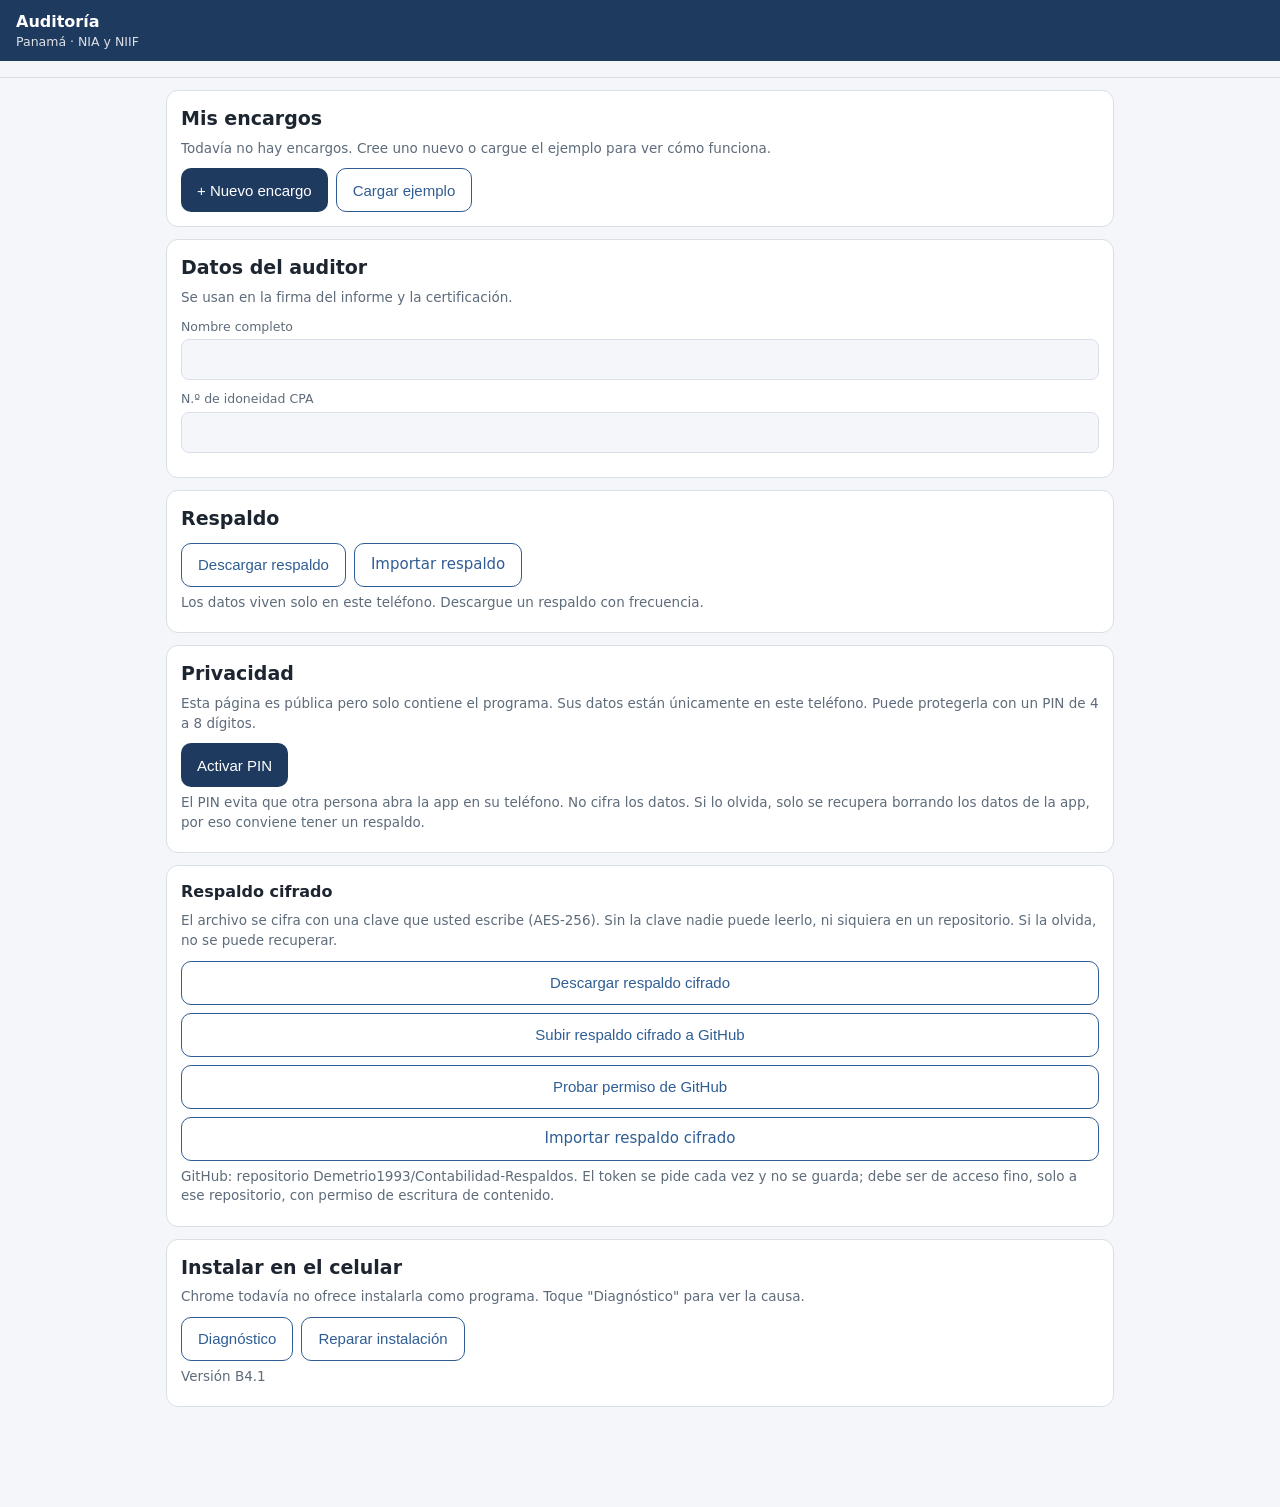
==== index.html @ 21fd391e "Add files via upload" ====
<!doctype html>
<html lang="es">
<head>
<meta charset="utf-8">
<meta name="viewport" content="width=device-width, initial-scale=1, viewport-fit=cover">
<meta name="theme-color" content="#1f3a5f">
<meta name="apple-mobile-web-app-capable" content="yes">
<meta name="mobile-web-app-capable" content="yes">
<meta name="apple-mobile-web-app-title" content="Auditoría">
<title>Auditoría Panamá</title>
<link rel="manifest" href="manifest.webmanifest">
<link rel="icon" href="icon-192.png" type="image/png">
<link rel="apple-touch-icon" href="icon-192.png">
<style>
/* estilos.css - App de auditoría */
:root {
  --bg: #f4f6f9; --card: #ffffff; --tx: #1c2530; --mut: #5d6b7a; --lin: #d9dfe7;
  --pri: #1f3a5f; --pri2: #2f5d94; --ok: #1d7a46; --mal: #b3261e; --med: #a86a00; --flag: #fff4d6;
}
@media (prefers-color-scheme: dark) {
  :root { --bg: #11161c; --card: #1a222b; --tx: #e6ebf1; --mut: #9aa8b6; --lin: #2d3946; --pri: #5f8fc9; --pri2: #7aa6dc; --ok: #4cc27f; --mal: #ff7b72; --med: #e0a63d; --flag: #3a3216; }
}
* { box-sizing: border-box; }
html { -webkit-text-size-adjust: 100%; }
body { margin: 0; background: var(--bg); color: var(--tx); font: 15px/1.45 system-ui, -apple-system, "Segoe UI", Roboto, sans-serif; padding-bottom: 76px; }
.cab { position: sticky; top: 0; z-index: 20; display: flex; align-items: center; gap: 12px; padding: 10px 16px; padding-top: calc(10px + env(safe-area-inset-top)); background: var(--pri); color: #fff; }
@media (prefers-color-scheme: dark) { .cab { background: #1f3a5f; } }
.cab .ico { background: transparent; border: 0; color: #fff; font-size: 22px; line-height: 1; padding: 4px 6px; cursor: pointer; }
.tit-app { display: flex; flex-direction: column; min-width: 0; }
.tit-app b { font-size: 16px; }
.tit-app small { opacity: .85; white-space: nowrap; overflow: hidden; text-overflow: ellipsis; }
.pasos { position: sticky; top: calc(52px + env(safe-area-inset-top)); z-index: 19; display: flex; gap: 6px; overflow-x: auto; padding: 8px 16px; background: var(--bg); border-bottom: 1px solid var(--lin); scrollbar-width: none; }
.pasos::-webkit-scrollbar { display: none; }
.paso { flex: 0 0 auto; border: 1px solid var(--lin); background: var(--card); color: var(--tx); border-radius: 999px; padding: 6px 12px; font-size: 13px; cursor: pointer; white-space: nowrap; }
.paso.act { background: var(--pri); color: #fff; border-color: var(--pri); }
@media (prefers-color-scheme: dark) { .paso.act { color: #0c1218; } }
.pt { display: inline-block; width: 8px; height: 8px; border-radius: 50%; margin-right: 6px; background: var(--lin); vertical-align: middle; }
.pt.ok { background: var(--ok); } .pt.parcial { background: var(--med); } .pt.no { background: var(--mal); }
.pts .pt { margin: 0 2px 0 0; }
.vista { padding: 12px 16px; max-width: 980px; margin: 0 auto; }
.card { background: var(--card); border: 1px solid var(--lin); border-radius: 12px; padding: 14px; margin-bottom: 12px; }
.card.sin-pad { padding: 0; overflow: hidden; }
h2 { font-size: 19px; margin: 0 0 6px; } h3 { font-size: 16px; margin: 0 0 8px; } h4 { font-size: 14px; margin: 14px 0 6px; color: var(--pri2); }
p { margin: 6px 0; } .mut { color: var(--mut); font-size: 13.5px; }
.okt { color: var(--ok); font-weight: 600; } .mal { color: var(--mal); font-weight: 600; }
.btn { display: inline-flex; align-items: center; justify-content: center; border: 0; background: var(--pri); color: #fff; padding: 10px 16px; border-radius: 10px; font-size: 15px; cursor: pointer; min-height: 44px; }
@media (prefers-color-scheme: dark) { .btn { color: #0c1218; } }
.btn.sec { background: transparent; color: var(--pri2); border: 1px solid var(--pri2); }
.btn.peligro { background: var(--mal); color: #fff; }
.btn:disabled { opacity: .4; cursor: default; }
.botones { display: flex; flex-wrap: wrap; gap: 8px; margin-top: 10px; } .botones.col { flex-direction: column; } .botones.col .btn { width: 100%; }
.campo { display: block; margin: 10px 0; } .campo > span { display: block; font-size: 12.5px; color: var(--mut); margin-bottom: 3px; }
input, select, textarea { width: 100%; font: inherit; color: var(--tx); background: var(--bg); border: 1px solid var(--lin); border-radius: 8px; padding: 9px 10px; min-height: 40px; }
textarea { resize: vertical; }
input[type=checkbox] { width: 20px; height: 20px; min-height: 0; flex: 0 0 auto; margin-top: 2px; }
.dos { display: grid; grid-template-columns: 1fr 1fr; gap: 10px; } .tres { display: grid; grid-template-columns: 1fr 1fr 1fr; gap: 8px; }
.chk { display: flex; gap: 10px; align-items: flex-start; margin: 8px 0; font-size: 14.5px; }
.nota { margin: 0 0 6px 30px; width: calc(100% - 30px); font-size: 13px; min-height: 34px; padding: 6px 8px; }
.vals { list-style: none; margin: 10px 0 0; padding: 0; } .vals li { font-size: 13.5px; padding: 3px 0; } .vals li.ok { color: var(--ok); } .vals li.no { color: var(--mal); }
.fila-emp { display: grid; grid-template-columns: 1fr auto; gap: 2px 10px; width: 100%; text-align: left; background: var(--bg); border: 1px solid var(--lin); border-radius: 10px; padding: 10px 12px; margin: 8px 0; color: var(--tx); font: inherit; cursor: pointer; }
.fila-emp small { color: var(--mut); grid-column: 1; } .fila-emp .pts, .fila-emp .chip, .fila-emp .sal { grid-column: 2; grid-row: 1; justify-self: end; } .fila-emp .sal { grid-row: 2; font-variant-numeric: tabular-nums; color: var(--mut); font-size: 13px; }
.tabla-scroll { overflow-x: auto; -webkit-overflow-scrolling: touch; }
table { border-collapse: collapse; width: 100%; }
.est td { padding: 6px 4px; border-bottom: 1px solid var(--lin); font-size: 14px; } .est .num, .grid .num, .kv .num { text-align: right; font-variant-numeric: tabular-nums; white-space: nowrap; }
.est tr.tit td { font-weight: 700; color: var(--pri2); padding-top: 12px; } .est tr.tot td { font-weight: 700; border-top: 1px solid var(--tx); } .est tr.gran td { font-weight: 800; border-top: 1px solid var(--tx); border-bottom: 3px double var(--tx); }
.ecp td { white-space: nowrap; font-size: 13px; } .ecp td:first-child { white-space: normal; min-width: 150px; }
.enc-est { text-align: center; margin-bottom: 10px; line-height: 1.5; }
.grid th { background: var(--pri); color: #fff; font-size: 12px; font-weight: 600; padding: 7px 6px; text-align: left; white-space: nowrap; position: sticky; top: 0; }
@media (prefers-color-scheme: dark) { .grid th { color: #0c1218; } }
.grid td { padding: 3px 4px; border-bottom: 1px solid var(--lin); font-size: 13px; vertical-align: middle; }
.grid input.cel { width: 92px; text-align: right; padding: 6px; min-height: 34px; font-size: 13px; font-variant-numeric: tabular-nums; }
.grid input.cod { width: 108px; min-height: 34px; padding: 6px; font-size: 13px; } .grid input.nom { width: 190px; min-height: 34px; padding: 6px; font-size: 13px; } .grid select.rub { width: 150px; min-height: 34px; padding: 4px; font-size: 12.5px; }
.grid tfoot td { font-weight: 700; padding: 8px 4px; background: var(--bg); } .grid tfoot .mal { color: var(--mal); }
.grid.an td { padding: 6px; } .grid .lect { white-space: normal; min-width: 220px; color: var(--mut); font-size: 12.5px; } .grid tr.flag td { background: var(--flag); } .grid tr.grp td { font-weight: 700; color: var(--pri2); background: var(--bg); }
.x { background: transparent; border: 0; color: var(--mal); font-size: 16px; cursor: pointer; padding: 6px 8px; }
.kv td { padding: 6px 0; border-bottom: 1px solid var(--lin); font-size: 14px; } .kv tr.gran td { font-weight: 700; }
.linea { display: grid; grid-template-columns: 1fr 92px 92px 34px; gap: 6px; margin: 6px 0; align-items: center; } .linea input { text-align: right; padding: 8px 6px; }
.seg { display: flex; gap: 0; margin: 10px 0; border: 1px solid var(--pri2); border-radius: 10px; overflow: hidden; } .seg button { flex: 1; border: 0; background: transparent; color: var(--pri2); padding: 9px 4px; font: inherit; font-size: 13.5px; cursor: pointer; } .seg button.act { background: var(--pri2); color: #fff; }
@media (prefers-color-scheme: dark) { .seg button.act { color: #0c1218; } }
details.rub { background: var(--card); border: 1px solid var(--lin); border-radius: 12px; margin-bottom: 10px; overflow: hidden; }
details.rub > summary { list-style: none; display: grid; grid-template-columns: 38px 1fr auto; gap: 2px 8px; padding: 10px 12px; cursor: pointer; align-items: center; }
details.rub > summary::-webkit-details-marker { display: none; }
.ref { font-weight: 700; color: var(--pri2); } .nm { font-weight: 600; } .sal { text-align: right; font-variant-numeric: tabular-nums; font-size: 13px; color: var(--mut); }
.bar { grid-column: 2; height: 5px; border-radius: 3px; background: var(--lin); overflow: hidden; } .bar i { display: block; height: 100%; background: var(--ok); }
.chip { justify-self: end; font-size: 11.5px; padding: 2px 8px; border-radius: 999px; background: var(--lin); color: var(--tx); white-space: nowrap; }
.c-razonable, .c-aceptado { background: #d7f0e0; color: #0f5a30; } .c-razonableconajustes { background: #dbe9fb; color: #17406f; } .c-consalvedad, .c-propuesto, .c-sinevidenciasuficiente { background: #fde9c4; color: #7a4d00; } .c-incorrecto, .c-noaceptado { background: #f9d6d3; color: #8a1b14; }
.cuerpo { padding: 0 12px 12px; }
.imp { margin-top: 10px; } .imp textarea { font-size: 13px; }
.aviso { position: fixed; left: 50%; bottom: 84px; transform: translateX(-50%) translateY(20px); background: #1c2530; color: #fff; padding: 10px 16px; border-radius: 10px; font-size: 14px; opacity: 0; pointer-events: none; transition: .2s; max-width: 90%; z-index: 40; text-align: center; }
.aviso.ver { opacity: 1; transform: translateX(-50%) translateY(0); }
.pie { position: fixed; left: 0; right: 0; bottom: 0; z-index: 20; display: flex; gap: 10px; padding: 10px 16px; padding-bottom: calc(10px + env(safe-area-inset-bottom)); background: var(--bg); border-top: 1px solid var(--lin); } .pie .btn { flex: 1; }
.pie:empty { display: none; }
@media (max-width: 480px) { .tres { grid-template-columns: 1fr 1fr 1fr; } .dos { grid-template-columns: 1fr; } .vista { padding: 10px 10px; } }
@media print {
  .noprint, .pasos, .cab, .pie, .aviso { display: none !important; }
  body { background: #fff; color: #000; padding: 0; font-size: 11pt; }
  .vista { max-width: none; padding: 0; } .card { border: 0; padding: 0 0 8px; break-inside: avoid-page; }
  details.rub { border: 0; } details.rub:not([open]) > .cuerpo { display: block; }
  textarea { border: 0; background: transparent; resize: none; overflow: visible; }
  .btn, .botones, .seg, .campo select, .campo input { display: none !important; }
}
details.al > summary { grid-template-columns: auto 1fr auto; }
.nv { font-size: 11px; font-weight: 700; padding: 2px 8px; border-radius: 999px; }
.n-alto { background: #f9d6d3; color: #8a1b14; } .n-medio { background: #fde9c4; color: #7a4d00; } .n-bajo { background: #dbe9fb; color: #17406f; }
.c-pendiente { background: var(--lin); } .c-sinproblema { background: #d7f0e0; color: #0f5a30; } .c-hallazgo { background: #f9d6d3; color: #8a1b14; }
.vers { border: 1px solid var(--lin); border-radius: 10px; padding: 10px 12px; margin: 10px 0; } .vers small { display: block; color: var(--mut); margin: 2px 0 4px; }
.carta textarea { font: 14px/1.5 Georgia, 'Times New Roman', serif; min-height: 300px; }
@media print { .carta textarea { font-size: 11pt; width: 100%; height: auto; } }
/* FIN DEL ARCHIVO estilos.css */

.cab .ico.txt { font-size: 15px; font-weight: 600; white-space: nowrap; padding: 8px 10px; border: 1px solid rgba(255,255,255,.5); border-radius: 8px; }
.tit-btn { background: transparent; border: 0; color: #fff; text-align: left; font: inherit; cursor: pointer; padding: 0; flex: 1; }
.bloqueo { position: fixed; inset: 0; z-index: 100; background: var(--bg); display: none; align-items: center; justify-content: center; padding: 16px; }
.bloq-caja { width: 100%; max-width: 340px; display: flex; flex-direction: column; gap: 10px; text-align: center; }
.bloq-caja input { font-size: 24px; text-align: center; letter-spacing: 6px; padding: 10px; border: 1px solid var(--lin); border-radius: 10px; background: var(--bg); color: var(--tx); }

.mx { border: 1px solid var(--lin); border-radius: 10px; padding: 8px 12px; margin: 10px 0; background: var(--bg); }
.mx p { margin: 4px 0; font-size: 14px; } .mx-t { display: flex; align-items: center; gap: 8px; flex-wrap: wrap; margin-bottom: 4px; }
.txt { white-space: pre-wrap; font-size: 14px; } .soloimp { display: none; white-space: pre-wrap; }
@media print { .soloimp { display: block; } .parte { break-inside: auto; } .mx { break-inside: avoid; } }

</style>
</head>
<body>
<header id="cab" class="cab noprint"></header>
<nav id="pasos" class="pasos noprint" aria-label="Módulos"></nav>
<main id="vista" class="vista"></main>
<footer id="pie" class="pie noprint"></footer>
<div id="aviso" class="aviso" role="status" aria-live="polite"></div>
<script>
/* datos.js - Rubros, programa de pruebas y textos base de la app de auditoría */
'use strict';

/* Secciones de los estados financieros */
var SECCIONES = {
  AC:  { nombre: 'Activo corriente',        estado: 'BG', lado: 'A' },
  ANC: { nombre: 'Activo no corriente',     estado: 'BG', lado: 'A' },
  PC:  { nombre: 'Pasivo corriente',        estado: 'BG', lado: 'P' },
  PNC: { nombre: 'Pasivo no corriente',     estado: 'BG', lado: 'P' },
  PAT: { nombre: 'Patrimonio del propietario', estado: 'BG', lado: 'P' },
  ING: { nombre: 'Ingresos',                estado: 'ER' },
  COS: { nombre: 'Costo de ventas o servicios', estado: 'ER' },
  GOP: { nombre: 'Gastos de operación',     estado: 'ER' },
  GDP: { nombre: 'Depreciación',            estado: 'ER' },
  OIN: { nombre: 'Otros ingresos',          estado: 'ER' },
  GFI: { nombre: 'Gastos financieros',      estado: 'ER' },
  GIS: { nombre: 'Impuesto sobre la renta', estado: 'ER' }
};

/* Rubros: flujo = efectivo | op | inv | fin | dep (solo el gasto de depreciación) */
var RUBROS = [
  { id: 'EFE',  nombre: 'Efectivo y equivalentes',                 sec: 'AC',  flujo: 'efectivo' },
  { id: 'CXC',  nombre: 'Cuentas por cobrar clientes',             sec: 'AC',  flujo: 'op' },
  { id: 'OCC',  nombre: 'Otras cuentas por cobrar',                sec: 'AC',  flujo: 'op' },
  { id: 'INV',  nombre: 'Inventarios',                             sec: 'AC',  flujo: 'op' },
  { id: 'ANT',  nombre: 'Gastos pagados por anticipado',           sec: 'AC',  flujo: 'op' },
  { id: 'IMPA', nombre: 'Anticipos y créditos de impuestos',       sec: 'AC',  flujo: 'op' },
  { id: 'PPE',  nombre: 'Propiedad, planta y equipo (costo)',      sec: 'ANC', flujo: 'inv' },
  { id: 'DEPA', nombre: 'Depreciación acumulada',                  sec: 'ANC', flujo: 'inv' },
  { id: 'INT',  nombre: 'Activos intangibles',                     sec: 'ANC', flujo: 'inv' },
  { id: 'OANC', nombre: 'Otros activos no corrientes',             sec: 'ANC', flujo: 'inv' },
  { id: 'CXP',  nombre: 'Cuentas por pagar proveedores',           sec: 'PC',  flujo: 'op' },
  { id: 'ACR',  nombre: 'Gastos acumulados por pagar',             sec: 'PC',  flujo: 'op' },
  { id: 'LAB',  nombre: 'Obligaciones laborales y cargas sociales', sec: 'PC', flujo: 'op' },
  { id: 'IMPP', nombre: 'Impuestos por pagar',                     sec: 'PC',  flujo: 'op' },
  { id: 'PRC',  nombre: 'Préstamos a corto plazo',                 sec: 'PC',  flujo: 'fin' },
  { id: 'CXPP', nombre: 'Cuentas por pagar al propietario',        sec: 'PC',  flujo: 'fin' },
  { id: 'PRL',  nombre: 'Préstamos a largo plazo',                 sec: 'PNC', flujo: 'fin' },
  { id: 'CAP',  nombre: 'Capital del propietario',                 sec: 'PAT', flujo: 'fin' },
  { id: 'URE',  nombre: 'Utilidades retenidas',                    sec: 'PAT', flujo: 'fin' },
  { id: 'RET',  nombre: 'Retiros del propietario',                 sec: 'PAT', flujo: 'fin' },
  { id: 'ING',  nombre: 'Ingresos por servicios',                  sec: 'ING', flujo: 'er' },
  { id: 'COS',  nombre: 'Costo de ventas o servicios',             sec: 'COS', flujo: 'er' },
  { id: 'GOP',  nombre: 'Gastos de operación',                     sec: 'GOP', flujo: 'er' },
  { id: 'GDEP', nombre: 'Gasto de depreciación',                   sec: 'GDP', flujo: 'dep' },
  { id: 'OIN',  nombre: 'Otros ingresos',                          sec: 'OIN', flujo: 'er' },
  { id: 'GFI',  nombre: 'Gastos financieros',                      sec: 'GFI', flujo: 'er' },
  { id: 'GISR', nombre: 'Gasto de impuesto sobre la renta',        sec: 'GIS', flujo: 'er' }
];

var RUBRO_POR_ID = {};
RUBROS.forEach(function (r) { RUBRO_POR_ID[r.id] = r; });

var MESES = ['Ene', 'Feb', 'Mar', 'Abr', 'May', 'Jun', 'Jul', 'Ago', 'Sep', 'Oct', 'Nov', 'Dic'];

/* Palabras clave para sugerir el rubro de una cuenta al importar */
var PISTAS_RUBRO = [
  ['EFE',  ['caja', 'banco', 'efectivo', 'cuenta corriente', 'cuenta de ahorro']],
  ['DEPA', ['depreciacion acumulada', 'depreciación acumulada', 'deprec. acum', 'dep. acum']],
  ['GDEP', ['gasto de depreciacion', 'gasto de depreciación', 'depreciacion del', 'depreciación del', 'amortizacion', 'amortización']],
  ['CXC',  ['cuentas por cobrar clientes', 'clientes', 'cuentas por cobrar comerciales']],
  ['OCC',  ['otras cuentas por cobrar', 'por cobrar', 'anticipo a empleados', 'prestamo a empleados']],
  ['INV',  ['inventario', 'mercancia', 'mercancía']],
  ['ANT',  ['pagado por anticipado', 'pagados por anticipado', 'seguro pagado', 'alquiler pagado']],
  ['IMPA', ['anticipo de impuesto', 'itbms por cobrar', 'credito fiscal', 'crédito fiscal', 'isr pagado', 'renta estimada']],
  ['PPE',  ['equipo', 'mobiliario', 'vehiculo', 'vehículo', 'edificio', 'terreno', 'maquinaria', 'propiedad']],
  ['INT',  ['intangible', 'software', 'licencia', 'marca']],
  ['CXP',  ['proveedores', 'cuentas por pagar comerciales', 'cuentas por pagar proveedores']],
  ['LAB',  ['seguro social', 'seguro educativo', 'decimo tercer', 'décimo tercer', 'vacaciones', 'prima de antiguedad', 'prima de antigüedad', 'prestaciones', 'salarios por pagar']],
  ['IMPP', ['isr por pagar', 'impuesto sobre la renta por pagar', 'itbms por pagar', 'impuestos por pagar']],
  ['ACR',  ['acumulad', 'por pagar']],
  ['PRC',  ['prestamo corto', 'préstamo corto', 'sobregiro', 'tarjeta de credito', 'tarjeta de crédito']],
  ['PRL',  ['prestamo largo', 'préstamo largo', 'hipoteca']],
  ['CXPP', ['propietario por pagar', 'cuenta con el propietario', 'cuenta del propietario']],
  ['RET',  ['retiro']],
  ['URE',  ['utilidades retenidas', 'utilidad retenida', 'resultados acumulados']],
  ['CAP',  ['capital', 'aporte']],
  ['COS',  ['costo de venta', 'costo de servicio', 'costo de ventas']],
  ['GISR', ['impuesto sobre la renta', 'gasto de isr']],
  ['GFI',  ['interes', 'interés', 'comision bancaria', 'comisión bancaria', 'gastos financieros']],
  ['OIN',  ['otros ingresos', 'ingreso financiero', 'ingresos financieros', 'ganancia']],
  ['ING',  ['ingreso', 'honorario', 'servicio prestado', 'ventas']],
  ['GOP',  ['gasto', 'salario', 'alquiler', 'honorarios profesionales', 'luz', 'agua', 'telefono', 'teléfono', 'internet', 'papeleria', 'papelería', 'combustible', 'mantenimiento', 'publicidad', 'viatico', 'viático']]
];

/* Programa de pruebas por rubro: objetivo, procedimientos, documentos e instrucciones */
var PROGRAMA = {
  EFE: {
    ref: 'A-1',
    objetivo: 'Comprobar que el efectivo y los depósitos existen, están completos, pertenecen al negocio y están bien medidos al cierre.',
    aserciones: 'Existencia, integridad, derechos, valuación',
    procedimientos: [
      'Obtener confirmación bancaria directa de todas las cuentas y préstamos, incluidas las que estén a nombre del propietario y se usen para el negocio',
      'Recalcular la conciliación bancaria de cada cuenta al cierre y seguir las partidas en tránsito hasta los estados de cuenta posteriores',
      'Hacer arqueo de caja sorpresivo, con acta firmada, y cotejarlo con el saldo en libros',
      'Probar el corte: cheques emitidos y depósitos de los últimos y primeros días',
      'Revisar transferencias o depósitos inusuales y confirmar que no mezclan gastos personales con los del negocio'
    ],
    documentos: ['Estados de cuenta del mes de cierre y del mes siguiente', 'Conciliaciones bancarias', 'Confirmación bancaria', 'Acta de arqueo de caja'],
    instrucciones: 'Anote saldo según banco, partidas conciliatorias y saldo en libros. Toda diferencia sin explicar mayor a la materialidad de ejecución se propone como ajuste.'
  },
  CXC: {
    ref: 'B-1',
    objetivo: 'Comprobar que los saldos de clientes existen, son cobrables y están bien cortados al cierre.',
    aserciones: 'Existencia, derechos, valuación, corte',
    procedimientos: [
      'Preparar la antigüedad de saldos y cotejarla con el mayor',
      'Confirmar por escrito los saldos de los clientes de mayor monto; donde no haya respuesta, aplicar procedimientos alternativos con cobros posteriores',
      'Revisar los cobros posteriores al cierre hasta la fecha de trabajo',
      'Evaluar la pérdida esperada o el deterioro de saldos vencidos',
      'Probar el corte de ingresos con las facturas y cobros de los últimos y primeros días'
    ],
    documentos: ['Antigüedad de saldos', 'Facturas fiscales emitidas', 'Estados de cuenta de clientes', 'Recibos y depósitos posteriores'],
    instrucciones: 'Registre saldo confirmado y diferencias por cliente. Los saldos sin respaldo ni cobro posterior se evalúan para provisión o salvedad.'
  },
  OCC: {
    ref: 'B-2',
    objetivo: 'Comprobar la naturaleza y recuperabilidad de otras cuentas por cobrar, incluidas las del propietario o de terceros.',
    aserciones: 'Existencia, valuación, presentación',
    procedimientos: [
      'Obtener el detalle por deudor y cotejarlo con el mayor',
      'Revisar el soporte de cada partida (contrato, recibo, autorización)',
      'Confirmar con el deudor o verificar cobros posteriores',
      'Determinar si el saldo debe clasificarse como corriente o no corriente'
    ],
    documentos: ['Detalle por deudor', 'Contratos o pagarés', 'Recibos de cobro'],
    instrucciones: 'Si el deudor es el propietario, evalúe si corresponde a un retiro y proponga la reclasificación.'
  },
  INV: {
    ref: 'C-1',
    objetivo: 'Comprobar existencia, propiedad y valuación del inventario al menor entre costo y valor neto realizable.',
    aserciones: 'Existencia, integridad, valuación',
    procedimientos: [
      'Observar el conteo físico al cierre o hacer un conteo de prueba y conciliarlo con el kardex',
      'Probar el costeo con facturas de compra y el método de costo usado',
      'Comparar el costo con el valor neto realizable de las partidas de lenta rotación',
      'Probar el corte de compras y ventas alrededor del cierre'
    ],
    documentos: ['Hojas de conteo', 'Kardex', 'Facturas de compra'],
    instrucciones: 'Si el negocio es de servicios y el saldo es mínimo, documente la razón y concluya sobre el monto.'
  },
  ANT: {
    ref: 'C-2',
    objetivo: 'Comprobar que los pagos anticipados están respaldados y se amortizan en el período que corresponde.',
    aserciones: 'Existencia, valuación, corte',
    procedimientos: [
      'Obtener el detalle y recalcular la amortización mensual',
      'Cotejar cada partida con la factura y el contrato o póliza',
      'Verificar que lo ya consumido no quede como activo'
    ],
    documentos: ['Facturas y pólizas', 'Cuadro de amortización'],
    instrucciones: 'La parte consumida y no amortizada se propone como ajuste contra gasto.'
  },
  IMPA: {
    ref: 'C-3',
    objetivo: 'Comprobar los pagos anticipados de impuestos y créditos fiscales que el negocio dice tener a su favor.',
    aserciones: 'Existencia, valuación',
    procedimientos: [
      'Cotejar cada pago con recibos de la DGI o la entidad correspondiente',
      'Verificar que el crédito sea aplicable y no esté ya compensado en otra declaración',
      'Recalcular el saldo contra la declaración de renta'
    ],
    documentos: ['Recibos de pago de la DGI', 'Declaración de renta', 'Estados de cuenta del contribuyente'],
    instrucciones: 'Un crédito que no se pueda respaldar se evalúa para ajuste o salvedad.'
  },
  PPE: {
    ref: 'D-1',
    objetivo: 'Comprobar existencia, propiedad, altas, bajas y medición de la propiedad, planta y equipo.',
    aserciones: 'Existencia, derechos, valuación',
    procedimientos: [
      'Preparar el movimiento del período: saldo inicial, altas, bajas y saldo final',
      'Cotejar las altas con facturas fiscales y comprobar que se capitalizan correctamente',
      'Inspeccionar físicamente una selección de bienes',
      'Verificar la propiedad con factura, título, registro o tarjeta de circulación',
      'Revisar bajas, ventas y su efecto en resultados'
    ],
    documentos: ['Auxiliar de activos fijos', 'Facturas de compra', 'Escrituras o títulos', 'Fotos o acta de inspección'],
    instrucciones: 'Anote la vida útil y el método por categoría. Las compras que no cumplan para capitalizarse se reclasifican a gasto.'
  },
  DEPA: {
    ref: 'D-2',
    objetivo: 'Comprobar que la depreciación acumulada y el gasto del período están bien calculados.',
    aserciones: 'Valuación, exactitud',
    procedimientos: [
      'Recalcular la depreciación de cada bien con su costo, vida útil y fecha de uso',
      'Conciliar el gasto del período con el estado de resultados',
      'Revisar vidas útiles y valores residuales',
      'Verificar que las bajas retiren su depreciación acumulada'
    ],
    documentos: ['Cuadro de depreciación', 'Auxiliar de activos'],
    instrucciones: 'Diferencias de recálculo sobre la trivialidad se anotan y se proponen como ajuste.'
  },
  INT: {
    ref: 'D-3',
    objetivo: 'Comprobar que los intangibles cumplen las condiciones para reconocerse como activo y se amortizan.',
    aserciones: 'Existencia, derechos, valuación',
    procedimientos: [
      'Cotejar cada intangible con su contrato o licencia',
      'Recalcular la amortización acumulada y del período',
      'Evaluar si hay indicios de deterioro'
    ],
    documentos: ['Licencias y contratos', 'Cuadro de amortización'],
    instrucciones: 'Si el desembolso no cumple condiciones de reconocimiento, proponga el ajuste contra gasto.'
  },
  OANC: {
    ref: 'D-4',
    objetivo: 'Comprobar depósitos en garantía y otros activos de largo plazo.',
    aserciones: 'Existencia, valuación, clasificación',
    procedimientos: [
      'Cotejar cada depósito con el contrato que lo originó',
      'Confirmar con la contraparte los saldos de mayor monto',
      'Revisar la clasificación entre corriente y no corriente'
    ],
    documentos: ['Contratos de alquiler o servicio', 'Recibos del depósito', 'Confirmación de la contraparte'],
    instrucciones: 'Documente la fecha esperada de recuperación para la clasificación.'
  },
  CXP: {
    ref: 'E-1',
    objetivo: 'Comprobar que los saldos con proveedores están completos y bien medidos, y buscar pasivos no registrados.',
    aserciones: 'Integridad, obligaciones, valuación, corte',
    procedimientos: [
      'Obtener el detalle por proveedor y cotejarlo con el mayor',
      'Conciliar con estados de cuenta o confirmaciones de los proveedores principales',
      'Buscar pasivos no registrados con los pagos y facturas posteriores al cierre',
      'Probar el corte de compras y gastos'
    ],
    documentos: ['Detalle por proveedor', 'Estados de cuenta de proveedores', 'Facturas y pagos posteriores'],
    instrucciones: 'Cada factura del período que aparezca después del cierre y no esté registrada se propone como ajuste.'
  },
  ACR: {
    ref: 'E-2',
    objetivo: 'Comprobar que los gastos devengados y no pagados están registrados y bien calculados.',
    aserciones: 'Integridad, valuación, corte',
    procedimientos: [
      'Obtener el detalle de cada acumulación y su base de cálculo',
      'Recalcular los montos y cotejarlos con contratos o facturas posteriores',
      'Revisar si falta algún gasto devengado (servicios, honorarios, intereses)'
    ],
    documentos: ['Detalle de acumulaciones', 'Contratos', 'Facturas posteriores'],
    instrucciones: 'Anote cualquier gasto devengado que falte y su monto estimado.'
  },
  LAB: {
    ref: 'E-3',
    objetivo: 'Comprobar las obligaciones laborales y cargas sociales: Caja de Seguro Social, seguro educativo, décimo tercer mes, vacaciones y prestaciones.',
    aserciones: 'Integridad, obligaciones, valuación',
    procedimientos: [
      'Cotejar planillas y salarios con el mayor de gastos de personal',
      'Recalcular cuotas obrero-patronales y seguro educativo y verificar su pago',
      'Recalcular la provisión del décimo tercer mes (pagos de abril, agosto y diciembre) y de vacaciones',
      'Revisar prima de antigüedad e indemnización según el Código de Trabajo',
      'Si no hay empleados, confirmarlo con planillas de la CSS y documentar la conclusión'
    ],
    documentos: ['Planillas de la CSS', 'Recibos de pago de cuotas', 'Contratos de trabajo', 'Cálculo de provisiones'],
    instrucciones: 'Registre cada diferencia de recálculo. Las cargas sociales no pagadas al cierre deben estar como pasivo.'
  },
  IMPP: {
    ref: 'E-4',
    objetivo: 'Comprobar el impuesto por pagar y su cálculo, incluido el ISR de persona natural y los demás impuestos.',
    aserciones: 'Integridad, obligaciones, valuación',
    procedimientos: [
      'Conciliar la utilidad contable con la renta gravable',
      'Recalcular el ISR con la tabla de persona natural: sin impuesto hasta B/. 11,000; 15 % sobre el exceso hasta B/. 50,000; B/. 5,850 más 25 % sobre el exceso de B/. 50,000',
      'Cotejar declaraciones presentadas y recibos de pago',
      'Confirmar si el negocio es o no contribuyente del ITBMS según su actividad e ingresos (verificar el umbral vigente con la DGI)',
      'Recalcular el seguro educativo y otras cargas calculadas sobre el ingreso'
    ],
    documentos: ['Declaración de renta', 'Recibos de pago DGI', 'Paz y salvo de la DGI', 'Cálculo del impuesto'],
    instrucciones: 'Use el cálculo esperado de ISR del módulo 3. La diferencia contra el saldo en libros se evalúa para ajuste.'
  },
  PRC: {
    ref: 'F-1',
    objetivo: 'Comprobar préstamos y financiamientos de corto plazo y sus intereses.',
    aserciones: 'Existencia, integridad, valuación, presentación',
    procedimientos: [
      'Confirmar saldos, tasas y garantías con el acreedor',
      'Recalcular intereses devengados con la tabla de amortización',
      'Verificar la clasificación del vencimiento corriente',
      'Revisar condiciones o cláusulas incumplidas'
    ],
    documentos: ['Contrato de préstamo', 'Tabla de amortización', 'Confirmación del acreedor', 'Estados de cuenta'],
    instrucciones: 'Diferencias contra la confirmación se anotan y se proponen como ajuste.'
  },
  CXPP: {
    ref: 'F-2',
    objetivo: 'Comprobar las cuentas con el propietario y su naturaleza (préstamo o aporte).',
    aserciones: 'Existencia, presentación, partes relacionadas',
    procedimientos: [
      'Obtener el auxiliar de movimientos con el propietario',
      'Determinar la naturaleza de cada partida con documentos o declaración escrita del propietario',
      'Revelar las transacciones como partes relacionadas',
      'Confirmar el saldo por escrito con el propietario'
    ],
    documentos: ['Auxiliar de la cuenta', 'Confirmación escrita del propietario', 'Soportes de cada movimiento'],
    instrucciones: 'Reclasifique a capital o retiros lo que no sea un préstamo exigible.'
  },
  PRL: {
    ref: 'F-3',
    objetivo: 'Comprobar préstamos de largo plazo, su porción corriente y sus condiciones.',
    aserciones: 'Existencia, valuación, presentación',
    procedimientos: [
      'Confirmar saldo y condiciones con el acreedor',
      'Recalcular intereses y la porción corriente',
      'Revisar garantías y cláusulas, y revelarlas',
      'Verificar la clasificación entre corriente y no corriente'
    ],
    documentos: ['Contrato de préstamo', 'Tabla de amortización', 'Confirmación del acreedor'],
    instrucciones: 'Reclasifique la porción que vence en los siguientes 12 meses al pasivo corriente.'
  },
  CAP: {
    ref: 'G-1',
    objetivo: 'Comprobar el capital o aportes del propietario.',
    aserciones: 'Existencia, derechos, presentación',
    procedimientos: [
      'Conciliar el saldo con el cierre auditado o declarado del año anterior',
      'Cotejar los aportes del período con depósitos o transferencias',
      'Obtener declaración escrita del propietario sobre el capital'
    ],
    documentos: ['Estados financieros anteriores', 'Depósitos de aportes', 'Declaración del propietario'],
    instrucciones: 'Todo aporte sin documento queda como salvedad hasta tener el soporte.'
  },
  URE: {
    ref: 'G-2',
    objetivo: 'Comprobar que las utilidades retenidas inician igual al cierre del año anterior y que sus movimientos están justificados.',
    aserciones: 'Integridad, exactitud, presentación',
    procedimientos: [
      'Conciliar el saldo inicial con el cierre del año anterior y con la declaración de renta',
      'Revisar cualquier movimiento del período y su autorización',
      'Verificar que las correcciones de años anteriores se presenten según la norma'
    ],
    documentos: ['Balance de cierre anterior', 'Asientos de cierre', 'Declaración de renta anterior'],
    instrucciones: 'Un saldo inicial que no concilia con el año anterior se informa como salvedad en el dictamen.'
  },
  RET: {
    ref: 'G-3',
    objetivo: 'Comprobar los retiros del propietario y que no incluyan gastos del negocio ni se hayan llevado a gasto.',
    aserciones: 'Presentación, exactitud, clasificación',
    procedimientos: [
      'Obtener el detalle de retiros con fecha, monto y forma de pago',
      'Cotejar cada retiro con el estado de cuenta bancario',
      'Verificar que gastos personales no estén deducidos como gastos del negocio'
    ],
    documentos: ['Detalle de retiros', 'Estados de cuenta', 'Autorización del propietario'],
    instrucciones: 'Los gastos personales dentro de los gastos del negocio se reclasifican a retiros.'
  },
  ING: {
    ref: 'P-1',
    objetivo: 'Comprobar que los ingresos por servicios están completos, ocurrieron y se reconocen en el período correcto.',
    aserciones: 'Ocurrencia, integridad, corte, clasificación',
    procedimientos: [
      'Hacer análisis mensual de ingresos y explicar variaciones inusuales',
      'Cotejar los ingresos del mayor con las facturas fiscales electrónicas emitidas en el período',
      'Probar una selección de ingresos contra contratos, facturas y cobros',
      'Probar el corte en los últimos y primeros días del período',
      'Verificar la clasificación de ingresos exentos, no gravados o de fuente extranjera según la declaración de renta'
    ],
    documentos: ['Facturas fiscales electrónicas', 'Contratos de servicio', 'Estados de cuenta bancarios', 'Reporte de ventas de la DGI'],
    instrucciones: 'Los ingresos cobrados y no facturados, o facturados y no registrados, se anotan y se proponen como ajuste.'
  },
  COS: {
    ref: 'P-2',
    objetivo: 'Comprobar que el costo directo de los servicios corresponde al período y a los ingresos reconocidos.',
    aserciones: 'Ocurrencia, integridad, corte',
    procedimientos: [
      'Analizar el margen mensual contra el período anterior',
      'Probar una selección de costos con factura y contrato',
      'Probar el corte de costos'
    ],
    documentos: ['Facturas de proveedores', 'Contratos', 'Detalle del costo'],
    instrucciones: 'Si no existe costo directo, documente la naturaleza del negocio y concluya.'
  },
  GOP: {
    ref: 'P-3',
    objetivo: 'Comprobar que los gastos de operación ocurrieron, pertenecen al negocio, están soportados y pertenecen al período.',
    aserciones: 'Ocurrencia, integridad, corte, clasificación',
    procedimientos: [
      'Analizar los gastos por cuenta y por mes contra el período anterior',
      'Probar una selección con factura fiscal a nombre del negocio y verificar que sea gasto necesario para producir la renta',
      'Detectar gastos personales y de capital llevados a resultados',
      'Probar el corte de gastos'
    ],
    documentos: ['Facturas fiscales', 'Comprobantes de pago', 'Planillas', 'Contratos'],
    instrucciones: 'Anote los gastos sin soporte o no deducibles; afectan el cálculo del impuesto y se evalúan para ajuste.'
  },
  GDEP: {
    ref: 'P-4',
    objetivo: 'Comprobar que el gasto de depreciación y amortización del período está bien calculado.',
    aserciones: 'Exactitud, valuación',
    procedimientos: [
      'Conciliar el gasto con el cuadro de depreciación del módulo D',
      'Recalcular una selección de bienes'
    ],
    documentos: ['Cuadro de depreciación'],
    instrucciones: 'Debe coincidir con el movimiento de la depreciación acumulada; cualquier diferencia queda pendiente de explicar.'
  },
  OIN: {
    ref: 'P-5',
    objetivo: 'Comprobar otros ingresos y su clasificación.',
    aserciones: 'Ocurrencia, integridad, clasificación',
    procedimientos: [
      'Obtener el detalle y cotejarlo con documentos de respaldo',
      'Verificar la naturaleza y su tratamiento tributario'
    ],
    documentos: ['Detalle de otros ingresos', 'Documentos de respaldo'],
    instrucciones: 'Ingresos no relacionados con la actividad se presentan por separado.'
  },
  GFI: {
    ref: 'P-6',
    objetivo: 'Comprobar intereses y comisiones financieras.',
    aserciones: 'Exactitud, integridad, corte',
    procedimientos: [
      'Recalcular intereses con la tabla de amortización',
      'Cotejar comisiones con estados de cuenta bancarios',
      'Verificar el devengado al cierre'
    ],
    documentos: ['Tablas de amortización', 'Estados de cuenta bancarios'],
    instrucciones: 'Diferencias contra el recálculo se evalúan para ajuste.'
  },
  GISR: {
    ref: 'P-7',
    objetivo: 'Comprobar el gasto de impuesto sobre la renta del período y su conciliación con la declaración.',
    aserciones: 'Exactitud, presentación',
    procedimientos: [
      'Recalcular el impuesto con la utilidad auditada y la tabla de persona natural',
      'Conciliar con el pasivo por impuestos y con la declaración',
      'Revisar el efecto de los ajustes propuestos sobre el impuesto'
    ],
    documentos: ['Cálculo del impuesto', 'Declaración de renta'],
    instrucciones: 'Cada ajuste de resultados aceptado cambia la base del impuesto: recalcule antes de cerrar.'
  }
};

/* Pruebas de ITBMS: solo se muestran cuando el encargo está marcado como contribuyente del ITBMS */
PROGRAMA.ITBMS = {
  ref: 'IT-1',
  objetivo: 'Comprobar que el negocio, como contribuyente del ITBMS, factura, declara y paga el impuesto correctamente y que el crédito fiscal que usa está respaldado.',
  aserciones: 'Integridad, exactitud, derechos, corte',
  procedimientos: [
    'Confirmar que el negocio está inscrito como contribuyente del ITBMS y que las actividades facturadas son gravadas, exentas o no gravadas según la ley (verificar con la DGI)',
    'Conciliar las ventas gravadas, exentas y no gravadas de las declaraciones mensuales (Formulario 430) con el mayor de ingresos',
    'Recalcular el ITBMS facturado con la tasa que corresponda a cada venta (la tasa general es 7 %) y compararlo con el pasivo y con lo declarado',
    'Verificar el crédito fiscal: facturas de compra a nombre del negocio, con RUC y DV, ITBMS desglosado y relación con la actividad gravada',
    'Revisar que las declaraciones se presentaron y se pagaron a tiempo, y si hay recargos o saldos pendientes',
    'Revisar retenciones de ITBMS, si el negocio actúa como agente de retención, y su declaración'
  ],
  documentos: ['Declaraciones mensuales del ITBMS (Formulario 430)', 'Recibos de pago de la DGI', 'Libros o reportes de ventas y compras', 'Facturas de compra con ITBMS'],
  instrucciones: 'Concilie mes a mes. Una diferencia entre el ITBMS declarado y el que resulta de los ingresos del mayor se propone como ajuste o se informa como salvedad según su monto.'
};

/* Lista de verificación de planificación (módulo 3) */
var CHECK_PLAN = [
  { id: 'p1', t: 'Aceptación del encargo y evaluación de independencia y ética (NIA 210, Código de Ética)' },
  { id: 'p2', t: 'Carta de compromiso firmada con el propietario (NIA 210)' },
  { id: 'p3', t: 'Entendimiento del negocio, su entorno y control interno (NIA 315)' },
  { id: 'p4', t: 'Evaluación de riesgos de incorrección material, incluido el fraude (NIA 240 y 315)' },
  { id: 'p5', t: 'Determinación de la materialidad y su umbral de ejecución (NIA 320)' },
  { id: 'p6', t: 'Procedimientos analíticos preliminares con la balanza (NIA 520)' },
  { id: 'p7', t: 'Estrategia global y programa de auditoría aprobados (NIA 300)' },
  { id: 'p8', t: 'Identificación de partes relacionadas, en especial el propietario (NIA 550)' },
  { id: 'p9', t: 'Determinación de si el negocio es contribuyente del ITBMS y de sus obligaciones (declaraciones y crédito fiscal)' }
];

/* Procedimientos finales (módulo 8) */
var CHECK_CIERRE = [
  { id: 'c1', t: 'Hechos posteriores al cierre revisados hasta la fecha del informe (NIA 560)' },
  { id: 'c2', t: 'Carta de representación firmada por el propietario (NIA 580)' },
  { id: 'c3', t: 'Evaluación de la hipótesis de empresa en funcionamiento (NIA 570)' },
  { id: 'c4', t: 'Revisión analítica final de los estados financieros (NIA 520)' },
  { id: 'c5', t: 'Evaluación de las diferencias no corregidas contra la materialidad (NIA 450)' },
  { id: 'c6', t: 'Partes relacionadas y su revelación revisadas (NIA 550)' },
  { id: 'c7', t: 'Revisión de papeles de trabajo por el auditor responsable (NIA 220)' }
];

var CONCLUSIONES = ['Pendiente', 'Razonable', 'Razonable con ajustes', 'Con salvedad', 'Sin evidencia suficiente', 'Incorrecto'];

var OPINIONES = [
  { id: 'favorable', nombre: 'Opinión favorable (sin salvedades)' },
  { id: 'salvedad', nombre: 'Opinión con salvedades' },
  { id: 'desfavorable', nombre: 'Opinión desfavorable' },
  { id: 'abstencion', nombre: 'Abstención de opinión' }
];

var MARCOS = [
  'NIIF para las PYMES',
  'NIIF completas',
  'NIIF para las PYMES (negocio de persona natural)'
];

/* Datos de ejemplo para probar la app (empresa ficticia, cuadrada) */
function datosEjemplo() {
  var z = function () { return [0, 0, 0, 0, 0, 0, 0, 0, 0, 0, 0, 0]; };
  var cta = function (cod, nombre, rubro, si, m) { return { cod: cod, nombre: nombre, rubro: rubro, si: si, m: m || z() }; };
  var ing = [3000, 3200, 3100, 2900, 3300, 3500, 3400, 3600, 3300, 3500, 3700, 3900].map(function (v) { return -v; });
  var gas = [1200, 1250, 1180, 1220, 1260, 1300, 1280, 1320, 1250, 1300, 1340, 1400];
  var dep = [100, 100, 100, 100, 100, 100, 100, 100, 100, 100, 100, 100];
  var banco = ing.map(function (v, i) { return -v - gas[i]; });
  var depac = dep.map(function (v) { return -v; });
  var lab = [0, 0, 0, 0, 0, 0, 0, 0, 0, 0, 0, 0];
  var iva = z();
  void lab; void iva;
  return [
    cta('1.1.01.001', 'Banco - cuenta corriente', 'EFE', 8000, banco),
    cta('1.1.02.001', 'Clientes', 'CXC', 2500),
    cta('1.2.01.001', 'Equipo de oficina', 'PPE', 12000),
    cta('1.2.01.002', 'Depreciación acumulada equipo', 'DEPA', -2400, depac),
    cta('2.1.01.001', 'Proveedores', 'CXP', -1500),
    cta('2.1.03.001', 'Seguro educativo por pagar', 'LAB', -300),
    cta('3.1.01.001', 'Capital del propietario', 'CAP', -15000),
    cta('3.3.01.001', 'Utilidades retenidas', 'URE', -3300),
    cta('3.2.01.001', 'Retiros del propietario', 'RET', 0),
    cta('4.1.01.001', 'Ingresos por servicios profesionales', 'ING', 0, ing),
    cta('6.1.01.001', 'Gastos de operación', 'GOP', 0, gas),
    cta('6.1.09.001', 'Gasto de depreciación', 'GDEP', 0, dep)
  ];
}
/* FIN DEL ARCHIVO datos.js */

</script>
<script>
/* calc.js - Cálculos de auditoría: balanza, ajustes, estados, análisis, razones, materialidad y textos */
'use strict';

/* Convención: todos los saldos internos van con signo (débito +, crédito -). */

function r2(n) { return Math.round((Number(n) || 0) * 100) / 100; }
function num(v) {
  if (typeof v === 'number') return isFinite(v) ? v : 0;
  var s = String(v == null ? '' : v).trim();
  if (!s) return 0;
  var neg = false;
  if (/^\(.*\)$/.test(s)) { neg = true; s = s.slice(1, -1); }
  s = s.replace(/B\/\.?/gi, '').replace(/[^0-9.,\-]/g, '');
  if (s.charAt(0) === '-') { neg = !neg; s = s.slice(1); }
  s = s.replace(/-/g, '');
  var pc = s.lastIndexOf('.'), cm = s.lastIndexOf(',');
  if (pc >= 0 && cm >= 0) {
    if (cm > pc) s = s.replace(/\./g, '').replace(',', '.'); else s = s.replace(/,/g, '');
  } else if (cm >= 0) {
    var partes = s.split(',');
    if (partes.length === 2 && partes[1].length <= 2) s = partes[0] + '.' + partes[1]; else s = s.replace(/,/g, '');
  }
  var x = parseFloat(s);
  if (!isFinite(x)) return 0;
  return neg ? -x : x;
}
function fmt(n, paren) {
  n = r2(n);
  var s = Math.abs(n).toLocaleString('en-US', { minimumFractionDigits: 2, maximumFractionDigits: 2 });
  if (n < 0) return paren ? '(' + s + ')' : '-' + s;
  return s;
}
function pct(n) { return (Math.round((Number(n) || 0) * 10) / 10).toFixed(1) + ' %'; }

/* ---------- Cuentas y balanza ---------- */
function acum(c) {
  var t = Number(c.si) || 0;
  for (var i = 0; i < 12; i++) t += Number(c.m && c.m[i]) || 0;
  return r2(t);
}
function movimiento(c) { return r2(acum(c) - (Number(c.si) || 0)); }

function ajustesAplicados(ajustes, estados) {
  var ok = estados || ['Aceptado'];
  var mapa = {};
  (ajustes || []).forEach(function (a) {
    if (ok.indexOf(a.estado) < 0) return;
    (a.lineas || []).forEach(function (l) {
      mapa[l.cod] = r2((mapa[l.cod] || 0) + (Number(l.debe) || 0) - (Number(l.haber) || 0));
    });
  });
  return mapa;
}

/* modo: 'prelim' (libros) | 'audit' (libros + ajustes aceptados) */
function saldoCuenta(c, mapa, modo) {
  var s = acum(c);
  if (modo === 'audit') s = r2(s + ((mapa && mapa[c.cod]) || 0));
  return s;
}

function porRubro(cuentas, mapa, modo) {
  var cierre = {}, ini = {}, ant = {};
  RUBROS.forEach(function (r) { cierre[r.id] = 0; ini[r.id] = 0; ant[r.id] = 0; });
  (cuentas || []).forEach(function (c) {
    if (!RUBRO_POR_ID[c.rubro]) return;
    cierre[c.rubro] = r2(cierre[c.rubro] + saldoCuenta(c, mapa, modo));
    ini[c.rubro] = r2(ini[c.rubro] + (Number(c.si) || 0));
    ant[c.rubro] = r2(ant[c.rubro] + (Number(c.pa) || 0));
  });
  return { cierre: cierre, ini: ini, ant: ant };
}

function sumaRubros(vals, ids) {
  var t = 0;
  ids.forEach(function (id) { t += vals[id] || 0; });
  return r2(t);
}
function idsDeSeccion(sec) {
  return RUBROS.filter(function (r) { return r.sec === sec; }).map(function (r) { return r.id; });
}

/* ---------- Estados financieros ---------- */
function estados(cuentas, ajustes, modo) {
  var mapa = ajustesAplicados(ajustes);
  var pr = porRubro(cuentas, mapa, modo);
  var v = pr.cierre, vi = pr.ini;

  var ing = r2(-v.ING), cos = r2(v.COS), gop = r2(v.GOP), gdep = r2(v.GDEP);
  var oin = r2(-v.OIN), gfi = r2(v.GFI), gisr = r2(v.GISR);
  var ub = r2(ing - cos), uo = r2(ub - gop - gdep), uai = r2(uo + oin - gfi), ni = r2(uai - gisr);

  var er = [
    { t: 'Ingresos por servicios', v: ing, k: 'fila' },
    { t: 'Costo de ventas o servicios', v: cos, k: 'fila' },
    { t: 'Utilidad bruta', v: ub, k: 'tot' },
    { t: 'Gastos de operación', v: gop, k: 'fila' },
    { t: 'Gasto de depreciación', v: gdep, k: 'fila' },
    { t: 'Utilidad de operación', v: uo, k: 'tot' },
    { t: 'Otros ingresos', v: oin, k: 'fila' },
    { t: 'Gastos financieros', v: gfi, k: 'fila' },
    { t: 'Utilidad antes del impuesto sobre la renta', v: uai, k: 'tot' },
    { t: 'Impuesto sobre la renta', v: gisr, k: 'fila' },
    { t: 'Utilidad neta del ejercicio', v: ni, k: 'gran' }
  ];

  /* Balance general */
  var bg = [], activos = 0, pasivos = 0, patBase = 0;
  function seccion(sec, signo) {
    var ids = idsDeSeccion(sec), total = 0, filas = [];
    ids.forEach(function (id) {
      var val = r2(signo * (v[id] || 0));
      if (Math.abs(val) >= 0.005) { filas.push({ t: RUBRO_POR_ID[id].nombre, v: val, k: 'fila', id: id }); total = r2(total + val); }
    });
    bg.push({ t: SECCIONES[sec].nombre, v: null, k: 'tit' });
    filas.forEach(function (f) { bg.push(f); });
    bg.push({ t: 'Total ' + SECCIONES[sec].nombre.toLowerCase(), v: total, k: 'tot' });
    return total;
  }
  var ac = seccion('AC', 1), anc = seccion('ANC', 1);
  activos = r2(ac + anc);
  bg.push({ t: 'TOTAL ACTIVOS', v: activos, k: 'gran' });
  var pc = seccion('PC', -1), pnc = seccion('PNC', -1);
  pasivos = r2(pc + pnc);
  bg.push({ t: 'Total pasivos', v: pasivos, k: 'tot' });
  /* Patrimonio */
  bg.push({ t: SECCIONES.PAT.nombre, v: null, k: 'tit' });
  ['CAP', 'URE', 'RET'].forEach(function (id) {
    var val = r2(-v[id]);
    if (Math.abs(val) >= 0.005) { bg.push({ t: RUBRO_POR_ID[id].nombre, v: val, k: 'fila', id: id }); patBase = r2(patBase + val); }
  });
  bg.push({ t: 'Utilidad neta del ejercicio', v: ni, k: 'fila' });
  var patrimonio = r2(patBase + ni);
  bg.push({ t: 'Total patrimonio', v: patrimonio, k: 'tot' });
  bg.push({ t: 'TOTAL PASIVOS Y PATRIMONIO', v: r2(pasivos + patrimonio), k: 'gran' });
  var difBG = r2(activos - pasivos - patrimonio);

  /* Cambios en el patrimonio: columnas Capital | Utilidades retenidas | Retiros | Resultado | Total */
  var ecp = [];
  var iCAP = r2(-vi.CAP), iURE = r2(-vi.URE), iRET = r2(-vi.RET);
  var mCAP = r2(-(v.CAP - vi.CAP)), mURE = r2(-(v.URE - vi.URE)), mRET = r2(-(v.RET - vi.RET));
  function fila(t, a, b, c, d, k) { return { t: t, c: [r2(a), r2(b), r2(c), r2(d), r2(a + b + c + d)], k: k || 'fila' }; }
  ecp.push(fila('Saldo al inicio del período', iCAP, iURE, iRET, 0, 'tot'));
  ecp.push(fila('Aportes del propietario', mCAP, 0, 0, 0));
  ecp.push(fila('Retiros del propietario', 0, 0, mRET, 0));
  ecp.push(fila('Otros movimientos en utilidades retenidas', 0, mURE, 0, 0));
  ecp.push(fila('Utilidad neta del ejercicio', 0, 0, 0, ni));
  ecp.push(fila('Saldo al final del período', iCAP + mCAP, iURE + mURE, iRET + mRET, ni, 'gran'));
  var ecpTotal = ecp[ecp.length - 1].c[4];
  var difECP = r2(ecpTotal - patrimonio);

  /* Flujo de efectivo, método indirecto */
  var delta = function (id) { return r2((v[id] || 0) - (vi[id] || 0)); };
  var fe = [], cfo = 0, cfi = 0, cff = 0;
  fe.push({ t: 'Actividades de operación', v: null, k: 'tit' });
  fe.push({ t: 'Utilidad neta del ejercicio', v: ni, k: 'fila' }); cfo = r2(cfo + ni);
  if (Math.abs(gdep) >= 0.005) { fe.push({ t: 'Más: depreciación (partida que no usa efectivo)', v: gdep, k: 'fila' }); cfo = r2(cfo + gdep); }
  RUBROS.filter(function (r) { return r.flujo === 'op'; }).forEach(function (r) {
    var d = delta(r.id);
    if (Math.abs(d) < 0.005) return;
    var activo = SECCIONES[r.sec].lado === 'A';
    var t = (activo ? '(Aumento) disminución en ' : 'Aumento (disminución) en ') + r.nombre.toLowerCase();
    fe.push({ t: t, v: r2(-d), k: 'fila' }); cfo = r2(cfo - d);
  });
  fe.push({ t: 'Efectivo neto de actividades de operación', v: cfo, k: 'tot' });
  fe.push({ t: 'Actividades de inversión', v: null, k: 'tit' });
  ['PPE', 'INT', 'OANC'].forEach(function (id) {
    var d = delta(id);
    if (Math.abs(d) < 0.005) return;
    fe.push({ t: (d > 0 ? 'Adquisición de ' : 'Disposición de ') + RUBRO_POR_ID[id].nombre.toLowerCase(), v: r2(-d), k: 'fila' }); cfi = r2(cfi - d);
  });
  var dDep = r2(delta('DEPA') + gdep);
  if (Math.abs(dDep) >= 0.005) { fe.push({ t: 'Bajas o ajustes de depreciación acumulada', v: r2(-dDep), k: 'fila' }); cfi = r2(cfi - dDep); }
  fe.push({ t: 'Efectivo neto de actividades de inversión', v: cfi, k: 'tot' });
  fe.push({ t: 'Actividades de financiamiento', v: null, k: 'tit' });
  ['PRC', 'PRL', 'CXPP', 'CAP', 'URE', 'RET'].forEach(function (id) {
    var d = delta(id);
    if (Math.abs(d) < 0.005) return;
    var t = RUBRO_POR_ID[id].nombre;
    if (id === 'CAP') t = 'Aportes del propietario';
    else if (id === 'RET') t = 'Retiros del propietario';
    else if (id === 'URE') t = 'Otros movimientos en utilidades retenidas';
    else t = (d < 0 ? 'Aumento en ' : 'Disminución en ') + t.toLowerCase();
    fe.push({ t: t, v: r2(-d), k: 'fila' }); cff = r2(cff - d);
  });
  fe.push({ t: 'Efectivo neto de actividades de financiamiento', v: cff, k: 'tot' });
  var neto = r2(cfo + cfi + cff);
  fe.push({ t: 'Aumento (disminución) neto del efectivo', v: neto, k: 'tot' });
  fe.push({ t: 'Efectivo al inicio del período', v: vi.EFE, k: 'fila' });
  fe.push({ t: 'Efectivo al final del período', v: r2(vi.EFE + neto), k: 'gran' });
  var difFE = r2(r2(vi.EFE + neto) - v.EFE);

  return {
    modo: modo, er: er, bg: bg, ecp: ecp, fe: fe,
    n: { ing: ing, cos: cos, ub: ub, gop: gop, gdep: gdep, uo: uo, oin: oin, gfi: gfi, uai: uai, gisr: gisr, ni: ni,
         ac: ac, anc: anc, activos: activos, pc: pc, pnc: pnc, pasivos: pasivos, patrimonio: patrimonio,
         cfo: cfo, cfi: cfi, cff: cff, neto: neto, efectivo: v.EFE, efectivoIni: vi.EFE },
    dif: { bg: difBG, ecp: difECP, fe: difFE },
    rub: pr
  };
}

/* ---------- Análisis horizontal y vertical ---------- */
function comparativo(cuentas, ajustes, modo, opc) {
  opc = opc || {};
  var umbralPct = opc.umbralPct == null ? 20 : opc.umbralPct;
  var umbralMonto = opc.umbralMonto || 0;
  var est = estados(cuentas, ajustes, modo);
  var pr = est.rub;
  var hayAntER = RUBROS.some(function (r) { return SECCIONES[r.sec].estado === 'ER' && Math.abs(pr.ant[r.id]) >= 0.005; });
  var baseBG = est.n.activos, baseER = est.n.ing;
  var filas = [];
  RUBROS.forEach(function (r) {
    var s = SECCIONES[r.sec], esBG = s.estado === 'BG';
    var signo = (esBG && s.lado === 'A') ? 1 : -1;
    if (!esBG && ['COS', 'GOP', 'GDP', 'GFI', 'GIS'].indexOf(r.sec) >= 0) signo = 1;
    var cur = r2(signo * pr.cierre[r.id]);
    var prev = esBG ? r2(signo * pr.ini[r.id]) : r2(signo * pr.ant[r.id]);
    var tienePrev = esBG || hayAntER;
    if (Math.abs(cur) < 0.005 && Math.abs(prev) < 0.005) return;
    var d = r2(cur - prev);
    var dp = Math.abs(prev) >= 0.005 ? (d / Math.abs(prev)) * 100 : null;
    var base = esBG ? baseBG : baseER;
    var vert = base ? (cur / base) * 100 : null;
    var flag = false;
    if (tienePrev && Math.abs(d) >= umbralMonto) {
      if (dp === null) flag = Math.abs(cur) >= Math.max(umbralMonto, 0.005);
      else flag = Math.abs(dp) >= umbralPct;
    }
    filas.push({ id: r.id, t: r.nombre, estado: s.estado, cur: cur, prev: prev, tienePrev: tienePrev, d: d, dp: dp, vert: vert, flag: flag });
  });
  return { filas: filas, hayAntER: hayAntER, est: est };
}

/* ---------- Razones financieras ---------- */
function razones(est) {
  var n = est.n, pr = est.rub;
  var prom = function (id) { return ((pr.cierre[id] || 0) + (pr.ini[id] || 0)) / 2; };
  var div = function (a, b) { return Math.abs(b) < 0.005 ? null : a / b; };
  var inv = prom('INV'), cxc = prom('CXC');
  var activoIni = 0, patIni = 0;
  RUBROS.forEach(function (r) {
    var s = SECCIONES[r.sec];
    if (s.estado === 'BG' && s.lado === 'A') activoIni += pr.ini[r.id] || 0;
    if (s.estado === 'BG' && r.sec === 'PAT') patIni += -(pr.ini[r.id] || 0);
  });
  var out = [];
  function add(grupo, nombre, valor, formato, texto) { out.push({ g: grupo, t: nombre, v: valor, f: formato, i: texto }); }
  var rc = div(n.ac, n.pc);
  add('Liquidez', 'Razón corriente', rc, 'x',
    rc === null ? 'No hay pasivo corriente.' : rc < 1 ? 'El activo corriente no alcanza a cubrir el pasivo corriente: revise la capacidad de pago y la hipótesis de empresa en funcionamiento.' :
    rc < 1.5 ? 'Cobertura ajustada del pasivo corriente.' : 'El activo corriente cubre el pasivo corriente con margen.');
  var pa = div(n.ac - (pr.cierre.INV || 0) - (pr.cierre.ANT || 0), n.pc);
  add('Liquidez', 'Prueba ácida', pa, 'x', pa === null ? '' : pa < 1 ? 'Sin contar inventarios ni anticipos, la cobertura es menor a 1.' : 'Cobertura suficiente sin depender de inventarios.');
  add('Liquidez', 'Capital de trabajo', r2(n.ac - n.pc), 'b', n.ac - n.pc < 0 ? 'Capital de trabajo negativo.' : 'Capital de trabajo positivo.');
  var e1 = div(n.pasivos, n.activos);
  add('Endeudamiento', 'Pasivo / Activo', e1, '%', e1 === null ? '' : e1 > 0.6 ? 'Más del 60 % de los activos se financia con deuda.' : 'Nivel de deuda moderado respecto de los activos.');
  var e2 = div(n.pasivos, n.patrimonio);
  add('Endeudamiento', 'Pasivo / Patrimonio', e2, 'x', e2 === null ? '' : e2 > 1.5 ? 'Apalancamiento alto frente al patrimonio.' : 'Apalancamiento dentro de un rango moderado.');
  var ri = div(n.cos, inv);
  add('Actividad', 'Rotación de inventarios', ri, 'x', ri === null ? 'Sin inventarios o sin costo de ventas.' : 'Equivale a ' + (365 / ri).toFixed(0) + ' días de inventario.');
  var rcx = div(n.ing, cxc);
  add('Actividad', 'Rotación de cuentas por cobrar', rcx, 'x', rcx === null ? 'Sin saldo promedio de clientes.' : 'Equivale a ' + (365 / rcx).toFixed(0) + ' días de cobro en promedio.');
  var mb = div(n.ub, n.ing), mo = div(n.uo, n.ing), mn = div(n.ni, n.ing);
  add('Rentabilidad', 'Margen bruto', mb === null ? null : mb, '%', '');
  add('Rentabilidad', 'Margen operativo', mo === null ? null : mo, '%', '');
  add('Rentabilidad', 'Margen neto', mn === null ? null : mn, '%', mn === null ? '' : mn < 0 ? 'El período cierra con pérdida.' : '');
  var roa = div(n.ni, (n.activos + activoIni) / 2), roe = div(n.ni, (n.patrimonio + patIni) / 2);
  add('Rentabilidad', 'Rendimiento sobre activos', roa, '%', '');
  add('Rentabilidad', 'Rendimiento sobre patrimonio', roe, '%', '');
  return out;
}
function fmtRazon(r) {
  if (r.v === null || r.v === undefined) return 'n/d';
  if (r.f === 'x') return r.v.toFixed(2) + ' veces';
  if (r.f === '%') return (r.v * 100).toFixed(1) + ' %';
  return fmt(r.v);
}

/* ---------- Materialidad e ISR ---------- */
function materialidad(emp, est) {
  var p = emp.plan || {};
  var bases = { ingresos: est.n.ing, activos: est.n.activos, utilidad: Math.abs(est.n.uai) };
  var pcts = { ingresos: 1, activos: 2, utilidad: 5 };
  var base = p.base || 'ingresos';
  var pctMat = p.pctMat == null || p.pctMat === '' ? pcts[base] : Number(p.pctMat);
  var pctEjec = p.pctEjec == null || p.pctEjec === '' ? 75 : Number(p.pctEjec);
  var pctTriv = p.pctTriv == null || p.pctTriv === '' ? 5 : Number(p.pctTriv);
  var valor = Math.max(0, bases[base] || 0);
  var mat = r2(valor * pctMat / 100);
  return {
    base: base, valorBase: r2(valor), pctMat: pctMat, pctEjec: pctEjec, pctTriv: pctTriv,
    mat: mat, ejec: r2(mat * pctEjec / 100), triv: r2(mat * pctTriv / 100),
    bases: bases, pcts: pcts,
    ref: { ingresos: r2(Math.max(0, bases.ingresos) * pcts.ingresos / 100), activos: r2(Math.max(0, bases.activos) * pcts.activos / 100), utilidad: r2(bases.utilidad * pcts.utilidad / 100) }
  };
}
function isrPN(base) {
  base = Math.max(0, Number(base) || 0);
  if (base <= 11000) return 0;
  if (base <= 50000) return r2((base - 11000) * 0.15);
  return r2(5850 + (base - 50000) * 0.25);
}

/* ---------- Ajustes ---------- */
function ajusteCuadrado(a) {
  var d = 0, h = 0;
  (a.lineas || []).forEach(function (l) { d += Number(l.debe) || 0; h += Number(l.haber) || 0; });
  return { debe: r2(d), haber: r2(h), ok: Math.abs(d - h) < 0.005 && d > 0 };
}
/* Efecto de ajustes (por estado) sobre utilidad, activos y pasivos */
function efectoAjustes(cuentas, ajustes, estadosOk) {
  var rubroDe = {};
  (cuentas || []).forEach(function (c) { rubroDe[c.cod] = c.rubro; });
  var ut = 0, act = 0, pas = 0;
  (ajustes || []).forEach(function (a) {
    if (estadosOk.indexOf(a.estado) < 0) return;
    (a.lineas || []).forEach(function (l) {
      var net = (Number(l.debe) || 0) - (Number(l.haber) || 0);
      var r = RUBRO_POR_ID[rubroDe[l.cod]];
      if (!r) return;
      var s = SECCIONES[r.sec];
      if (s.estado === 'ER') ut -= net;
      else if (s.lado === 'A') act += net;
      else if (r.sec !== 'PAT') pas -= net;
    });
  });
  return { utilidad: r2(ut), activos: r2(act), pasivos: r2(pas) };
}
function diferenciasNoCorregidas(emp, mat) {
  var ef = efectoAjustes(emp.cuentas, emp.ajustes, ['No aceptado']);
  var mayor = Math.max(Math.abs(ef.utilidad), Math.abs(ef.activos), Math.abs(ef.pasivos));
  var nivel = mayor === 0 ? 'ninguna' : mayor > mat.mat && mat.mat > 0 ? 'material' : mayor > mat.ejec && mat.ejec > 0 ? 'cercana' : 'no material';
  return { efecto: ef, mayor: r2(mayor), nivel: nivel };
}

/* ---------- Programa ---------- */
function progresoRubro(emp, id) {
  var base = PROGRAMA[id];
  if (!base) return { proc: 0, total: 0, docs: 0, totalDocs: 0, pct: 0 };
  var p = (emp.programa && emp.programa[id]) || {};
  var proc = 0, docs = 0;
  base.procedimientos.forEach(function (_, i) { if (p.proc && p.proc[i] && p.proc[i].ok) proc++; });
  base.documentos.forEach(function (_, i) { if (p.doc && p.doc[i] && p.doc[i].ok) docs++; });
  var total = base.procedimientos.length, totalDocs = base.documentos.length;
  return { proc: proc, total: total, docs: docs, totalDocs: totalDocs, pct: Math.round(100 * (proc + docs) / (total + totalDocs)) };
}
function rubrosConSaldo(emp) {
  var pr = porRubro(emp.cuentas, ajustesAplicados(emp.ajustes), 'audit');
  var pl = porRubro(emp.cuentas, {}, 'prelim');
  return RUBROS.filter(function (r) {
    return Math.abs(pr.cierre[r.id]) >= 0.005 || Math.abs(pl.cierre[r.id]) >= 0.005 || Math.abs(pl.ini[r.id]) >= 0.005;
  });
}
function conclusionSugerida(emp, id) {
  var p = (emp.programa && emp.programa[id]) || {};
  if (p.conclusion) return p.conclusion;
  var pg = progresoRubro(emp, id);
  if (pg.proc < pg.total) return 'Pendiente';
  var tieneAj = (emp.ajustes || []).some(function (a) {
    return a.estado === 'Aceptado' && (a.lineas || []).some(function (l) { return (emp.cuentas || []).some(function (c) { return c.cod === l.cod && c.rubro === id; }); });
  });
  return tieneAj ? 'Razonable con ajustes' : 'Razonable';
}

/* ---------- Validaciones por módulo ---------- */
function validaciones(emp) {
  var res = { 1: [], 2: [], 3: [], 4: [], 5: [], 6: [], 7: [], 8: [] };
  function chk(m, ok, msg) { res[m].push({ ok: !!ok, msg: msg }); }
  var e = emp.encargo || {};
  chk(1, e.nombre, 'Nombre del cliente');
  chk(1, e.anio, 'Ejercicio fiscal');
  chk(1, e.fechaCierre, 'Fecha de cierre del período');
  var cu = emp.cuentas || [];
  chk(2, cu.length > 0, 'Hay cuentas cargadas');
  var sumSi = r2(cu.reduce(function (t, c) { return t + (Number(c.si) || 0); }, 0));
  chk(2, Math.abs(sumSi) < 0.005, 'Saldos iniciales cuadran' + (Math.abs(sumSi) < 0.005 ? '' : ' (diferencia ' + fmt(sumSi) + ')'));
  var mesesMal = [];
  for (var i = 0; i < 12; i++) {
    var s = r2(cu.reduce(function (t, c) { return t + (Number(c.m && c.m[i]) || 0); }, 0));
    if (Math.abs(s) >= 0.005) mesesMal.push(MESES[i]);
  }
  chk(2, mesesMal.length === 0, 'Cada mes cuadra' + (mesesMal.length ? ' (descuadre en ' + mesesMal.join(', ') + ')' : ''));
  var sinRubro = cu.filter(function (c) { return !RUBRO_POR_ID[c.rubro]; }).length;
  chk(2, sinRubro === 0, 'Todas las cuentas tienen rubro' + (sinRubro ? ' (' + sinRubro + ' sin rubro)' : ''));
  var erIni = cu.filter(function (c) { var r = RUBRO_POR_ID[c.rubro]; return r && SECCIONES[r.sec].estado === 'ER' && Math.abs(c.si || 0) >= 0.005; }).length;
  chk(2, erIni === 0, 'Cuentas de resultados inician en cero' + (erIni ? ' (' + erIni + ' con saldo inicial)' : ''));

  var est0 = estados(cu, emp.ajustes, 'prelim');
  var mat = materialidad(emp, est0);
  chk(3, mat.mat > 0, 'Materialidad determinada' + (mat.mat > 0 ? ' (' + fmt(mat.mat) + ')' : ''));
  var plan = (emp.plan && emp.plan.check) || {};
  var hechos = CHECK_PLAN.filter(function (c) { return plan[c.id]; }).length;
  chk(3, hechos === CHECK_PLAN.length, 'Lista de planificación completa (' + hechos + ' de ' + CHECK_PLAN.length + ')');

  var rs = rubrosConSaldo(emp), compl = 0;
  rs.forEach(function (r) { var pg = progresoRubro(emp, r.id); if (pg.proc === pg.total) compl++; });
  chk(4, rs.length > 0 && compl === rs.length, 'Pruebas ejecutadas en ' + compl + ' de ' + rs.length + ' rubros con saldo');
  var sinConc = rs.filter(function (r) { return conclusionSugerida(emp, r.id) === 'Pendiente'; }).length;
  chk(4, sinConc === 0, 'Conclusión por rubro' + (sinConc ? ' (' + sinConc + ' pendientes)' : ''));

  var aj = emp.ajustes || [];
  var desc = aj.filter(function (a) { return !ajusteCuadrado(a).ok; }).length;
  chk(5, desc === 0, 'Todos los ajustes cuadran' + (desc ? ' (' + desc + ' descuadrados)' : ''));
  var pend = aj.filter(function (a) { return a.estado === 'Propuesto'; }).length;
  chk(5, pend === 0, 'Sin ajustes pendientes de decisión' + (pend ? ' (' + pend + ')' : ''));
  var cods = {};
  cu.forEach(function (c) { cods[c.cod] = 1; });
  var ext = 0;
  aj.forEach(function (a) { (a.lineas || []).forEach(function (l) { if (!cods[l.cod]) ext++; }); });
  chk(5, ext === 0, 'Cuentas de ajustes existen en la balanza' + (ext ? ' (' + ext + ' líneas sin cuenta)' : ''));

  var mapa = ajustesAplicados(aj);
  var sa = r2(cu.reduce(function (t, c) { return t + saldoCuenta(c, mapa, 'audit'); }, 0));
  chk(6, Math.abs(sa) < 0.005 && cu.length > 0, 'Balanza auditada cuadra');

  var est = estados(cu, aj, 'audit');
  chk(7, Math.abs(est.dif.bg) < 0.005, 'El balance cuadra' + (Math.abs(est.dif.bg) < 0.005 ? '' : ' (diferencia ' + fmt(est.dif.bg) + ')'));
  chk(7, Math.abs(est.dif.fe) < 0.005, 'El flujo de efectivo concilia con el efectivo del balance');
  chk(7, Math.abs(est.dif.ecp) < 0.005, 'El estado de patrimonio concilia con el balance');

  var cierre = (emp.dictamen && emp.dictamen.check) || {};
  var hc = CHECK_CIERRE.filter(function (c) { return cierre[c.id]; }).length;
  chk(8, hc === CHECK_CIERRE.length, 'Procedimientos finales completos (' + hc + ' de ' + CHECK_CIERRE.length + ')');
  chk(8, emp.dictamen && emp.dictamen.opinion, 'Tipo de opinión elegido');
  chk(8, emp.auditor && emp.auditor.nombre, 'Nombre del auditor en la firma');
  return res;
}
function estadoModulo(res, m) {
  var l = res[m] || [];
  if (!l.length) return 'na';
  var ok = l.filter(function (x) { return x.ok; }).length;
  return ok === l.length ? 'ok' : ok === 0 ? 'no' : 'parcial';
}

/* ---------- Opinión sugerida ---------- */
function opinionSugerida(emp) {
  var est = estados(emp.cuentas, emp.ajustes, 'audit');
  var mat = materialidad(emp, estados(emp.cuentas, emp.ajustes, 'prelim'));
  var dif = diferenciasNoCorregidas(emp, mat);
  var rs = rubrosConSaldo(emp);
  var conc = rs.map(function (r) { return conclusionSugerida(emp, r.id); });
  var motivos = [];
  if (dif.nivel === 'material') motivos.push('Las diferencias no corregidas (' + fmt(dif.mayor) + ') superan la materialidad (' + fmt(mat.mat) + ').');
  if (conc.indexOf('Con salvedad') >= 0) motivos.push('Hay rubros concluidos con salvedad.');
  if (conc.indexOf('Sin evidencia suficiente') >= 0) motivos.push('Hay rubros sin evidencia suficiente: evalúe si la limitación es generalizada para una abstención.');
  if (conc.indexOf('Incorrecto') >= 0) motivos.push('Hay rubros concluidos como incorrectos: evalúe si el efecto es generalizado para una opinión desfavorable.');
  var id = motivos.length ? 'salvedad' : 'favorable';
  return { id: id, motivos: motivos, est: est, mat: mat, dif: dif };
}

/* ---------- Textos: dictamen por cuenta, informe y certificación ---------- */
function fechaLarga(iso) {
  if (!iso) return '__ de ______ de ____';
  var p = String(iso).split('-');
  if (p.length < 3) return iso;
  var m = ['enero', 'febrero', 'marzo', 'abril', 'mayo', 'junio', 'julio', 'agosto', 'septiembre', 'octubre', 'noviembre', 'diciembre'];
  return parseInt(p[2], 10) + ' de ' + m[parseInt(p[1], 10) - 1] + ' de ' + p[0];
}
function textoCuenta(emp, rubro, prelim, ajuste, audit, conclusion) {
  var nom = RUBRO_POR_ID[rubro].nombre.toLowerCase();
  var ref = PROGRAMA[rubro] ? PROGRAMA[rubro].ref : '';
  var fecha = fechaLarga(emp.encargo && emp.encargo.fechaCierre);
  var base = 'Saldo según libros: B/. ' + fmt(prelim) + '; ajustes de auditoría: B/. ' + fmt(ajuste) + '; saldo auditado: B/. ' + fmt(audit) + ' al ' + fecha + '. ';
  var txt = {
    'Razonable': 'Con base en los procedimientos del papel de trabajo ' + ref + ', el saldo de ' + nom + ' se presenta razonablemente, en todos los aspectos materiales.',
    'Razonable con ajustes': 'Con base en los procedimientos del papel de trabajo ' + ref + ' y después de los ajustes de auditoría aceptados por el propietario, el saldo de ' + nom + ' se presenta razonablemente, en todos los aspectos materiales.',
    'Con salvedad': 'Excepto por la cuestión descrita en el hallazgo del papel de trabajo ' + ref + ', el saldo de ' + nom + ' se presenta razonablemente, en todos los aspectos materiales.',
    'Sin evidencia suficiente': 'No fue posible obtener evidencia de auditoría suficiente y adecuada sobre el saldo de ' + nom + ' (papel de trabajo ' + ref + '), por lo que no se expresa conclusión sobre este rubro.',
    'Incorrecto': 'El saldo de ' + nom + ' contiene incorrecciones materiales descritas en el papel de trabajo ' + ref + ' y no se presenta razonablemente.',
    'Pendiente': 'Las pruebas de este rubro (papel de trabajo ' + ref + ') están pendientes de concluir.'
  };
  return base + (txt[conclusion] || txt.Pendiente);
}

function textosInforme(emp, opinionId) {
  var e = emp.encargo || {}, a = emp.auditor || {}, d = emp.dictamen || {};
  var nom = e.nombre || '[Nombre del negocio]';
  var fecha = fechaLarga(e.fechaCierre);
  var marco = e.marco || 'NIIF para las PYMES';
  var s = [];
  var salv = d.salvedadTexto || '[Describa la cuestión que origina la salvedad, su efecto y los montos]';
  var detalleEst = 'el balance general al ' + fecha + ', el estado de resultados, el estado de cambios en el patrimonio y el estado de flujos de efectivo por el período terminado en esa fecha, así como las notas a los estados financieros, que incluyen un resumen de las políticas contables significativas';
  s.push({ h: 'Al propietario de ' + nom, p: '' });
  if (opinionId === 'favorable') {
    s.push({ h: 'Opinión', p: 'He auditado los estados financieros de ' + nom + ', que comprenden ' + detalleEst + '.\n\nEn mi opinión, los estados financieros adjuntos presentan razonablemente, en todos los aspectos materiales, la situación financiera de ' + nom + ' al ' + fecha + ', así como su desempeño financiero y sus flujos de efectivo por el período terminado en esa fecha, de conformidad con ' + marco + '.' });
    s.push({ h: 'Fundamento de la opinión', p: 'Llevé a cabo mi auditoría de conformidad con las Normas Internacionales de Auditoría (NIA). Mis responsabilidades de acuerdo con esas normas se describen más adelante en la sección Responsabilidades del auditor en relación con la auditoría de los estados financieros. Soy independiente de ' + nom + ' de conformidad con el Código de Ética para Contadores Públicos aplicable en la República de Panamá y he cumplido las demás responsabilidades de ética de acuerdo con ese código. Considero que la evidencia de auditoría obtenida proporciona una base suficiente y adecuada para mi opinión.' });
  } else if (opinionId === 'salvedad') {
    s.push({ h: 'Opinión con salvedades', p: 'He auditado los estados financieros de ' + nom + ', que comprenden ' + detalleEst + '.\n\nEn mi opinión, excepto por los efectos de la cuestión descrita en la sección Fundamento de la opinión con salvedades, los estados financieros adjuntos presentan razonablemente, en todos los aspectos materiales, la situación financiera de ' + nom + ' al ' + fecha + ', así como su desempeño financiero y sus flujos de efectivo por el período terminado en esa fecha, de conformidad con ' + marco + '.' });
    s.push({ h: 'Fundamento de la opinión con salvedades', p: salv + '\n\nLlevé a cabo mi auditoría de conformidad con las NIA. Mis responsabilidades se describen más adelante en la sección Responsabilidades del auditor. Soy independiente de ' + nom + ' de conformidad con el Código de Ética aplicable en la República de Panamá. Considero que la evidencia de auditoría obtenida proporciona una base suficiente y adecuada para mi opinión con salvedades.' });
  } else if (opinionId === 'desfavorable') {
    s.push({ h: 'Opinión desfavorable', p: 'He auditado los estados financieros de ' + nom + ', que comprenden ' + detalleEst + '.\n\nEn mi opinión, debido a la importancia de la cuestión descrita en la sección Fundamento de la opinión desfavorable, los estados financieros adjuntos no presentan razonablemente la situación financiera de ' + nom + ' al ' + fecha + ', ni su desempeño financiero ni sus flujos de efectivo por el período terminado en esa fecha, de conformidad con ' + marco + '.' });
    s.push({ h: 'Fundamento de la opinión desfavorable', p: salv + '\n\nLlevé a cabo mi auditoría de conformidad con las NIA y soy independiente de ' + nom + ' de conformidad con el Código de Ética aplicable en la República de Panamá. Considero que la evidencia de auditoría obtenida proporciona una base suficiente y adecuada para mi opinión desfavorable.' });
  } else {
    s.push({ h: 'Abstención de opinión', p: 'Fui contratado para auditar los estados financieros de ' + nom + ', que comprenden ' + detalleEst + '.\n\nNo expreso una opinión sobre los estados financieros adjuntos. Debido a la significatividad de la cuestión descrita en la sección Fundamento de la abstención de opinión, no he podido obtener evidencia de auditoría suficiente y adecuada que proporcione una base para una opinión de auditoría sobre estos estados financieros.' });
    s.push({ h: 'Fundamento de la abstención de opinión', p: salv });
  }
  if (d.enfasis) s.push({ h: 'Párrafo de énfasis', p: d.enfasis });
  s.push({ h: 'Responsabilidades del propietario en relación con los estados financieros', p: 'El propietario es responsable de la preparación y presentación razonable de los estados financieros de conformidad con ' + marco + ', y del control interno que considere necesario para permitir la preparación de estados financieros libres de incorrección material, debida a fraude o error.\n\nEn la preparación de los estados financieros, el propietario es responsable de evaluar la capacidad del negocio para continuar como empresa en funcionamiento, revelando, según corresponda, las cuestiones relacionadas con la empresa en funcionamiento.' });
  if (opinionId !== 'abstencion') {
    s.push({ h: 'Responsabilidades del auditor en relación con la auditoría de los estados financieros', p: 'Mis objetivos son obtener una seguridad razonable de que los estados financieros en su conjunto están libres de incorrección material, debida a fraude o error, y emitir un informe de auditoría que contiene mi opinión. Seguridad razonable es un alto grado de seguridad, pero no garantiza que una auditoría realizada de conformidad con las NIA siempre detecte una incorrección material cuando existe.\n\nComo parte de una auditoría de conformidad con las NIA, aplico mi juicio profesional y mantengo una actitud de escepticismo profesional durante toda la auditoría. También: identifico y evalúo los riesgos de incorrección material en los estados financieros; obtengo conocimiento del control interno relevante para la auditoría; evalúo lo adecuado de las políticas contables aplicadas y la razonabilidad de las estimaciones contables; concluyo sobre lo adecuado de la utilización por el propietario de la hipótesis de empresa en funcionamiento; y evalúo la presentación global, la estructura y el contenido de los estados financieros.' });
  }
  s.push({ h: 'Firma', p: (a.nombre || '[Nombre del auditor]') + '\nContador Público Autorizado, Idoneidad N.º ' + (a.idoneidad || '[número]') + '\n' + (d.ciudad || 'Panamá') + ', ' + fechaLarga(d.fechaInforme) });
  return s;
}

function textoCertificacion(emp) {
  var e = emp.encargo || {}, a = emp.auditor || {}, d = emp.dictamen || {};
  var nom = e.nombre || '[Nombre del negocio]';
  return 'Yo, ' + (a.nombre || '[Nombre del auditor]') + ', Contador Público Autorizado con Idoneidad N.º ' + (a.idoneidad || '[número]') + ', certifico que los estados financieros adjuntos de ' + nom + ', correspondientes al período terminado el ' + fechaLarga(e.fechaCierre) + ', fueron auditados por mí de conformidad con las Normas Internacionales de Auditoría y que reflejan los saldos que resultan de los libros y registros del negocio, después de los ajustes de auditoría aceptados, en los términos de mi informe de esta misma fecha.\n\nSe expide la presente certificación a solicitud del interesado en ' + (d.ciudad || 'Panamá') + ', el ' + fechaLarga(d.fechaInforme) + '.';
}

function interpretacionFinal(emp) {
  var est = estados(emp.cuentas, emp.ajustes, 'audit');
  var pre = estados(emp.cuentas, emp.ajustes, 'prelim');
  var n = est.n, o = (emp.ajustes || []).filter(function (x) { return x.estado === 'Aceptado'; });
  var ns = (emp.ajustes || []).filter(function (x) { return x.estado === 'No aceptado'; });
  var rz = razones(est);
  var rc = rz.filter(function (r) { return r.t === 'Razón corriente'; })[0];
  var mn = rz.filter(function (r) { return r.t === 'Margen neto'; })[0];
  var t = 'El negocio reporta ingresos por B/. ' + fmt(n.ing) + ' y una utilidad neta auditada de B/. ' + fmt(n.ni) + (mn && mn.v !== null ? ' (margen neto de ' + (mn.v * 100).toFixed(1) + ' %)' : '') + '. ';
  t += 'Los ajustes de auditoría aceptados cambiaron la utilidad en B/. ' + fmt(n.ni - pre.n.ni) + ' (' + o.length + ' ajustes). ';
  if (ns.length) t += 'Quedan ' + ns.length + ' diferencias no corregidas que se evalúan en el informe. ';
  if (rc && rc.v !== null) t += 'La razón corriente es de ' + rc.v.toFixed(2) + ' veces. ';
  t += 'Activos totales por B/. ' + fmt(n.activos) + ', pasivos por B/. ' + fmt(n.pasivos) + ' y patrimonio por B/. ' + fmt(n.patrimonio) + '.';
  return t;
}

/* ---------- Importación de texto pegado (Excel, CSV) ---------- */
function sugerirRubro(cod, nombre) {
  var n = String(nombre || '').toLowerCase();
  for (var i = 0; i < PISTAS_RUBRO.length; i++) {
    var claves = PISTAS_RUBRO[i][1];
    for (var j = 0; j < claves.length; j++) { if (n.indexOf(claves[j]) >= 0) return PISTAS_RUBRO[i][0]; }
  }
  return '';
}
function parseTabla(texto) {
  var lineas = String(texto || '').split(/\r?\n/).filter(function (l) { return l.trim(); });
  if (!lineas.length) return { cuentas: [], saltadas: 0 };
  var sep = lineas[0].indexOf('\t') >= 0 ? '\t' : (lineas[0].split(';').length > lineas[0].split(',').length ? ';' : ',');
  var filas = lineas.map(function (ln) { return ln.split(sep).map(function (x) { return x.trim().replace(/^"|"$/g, ''); }); });
  /* Con o sin columna de rubro: por encabezado o por texto en la tercera columna */
  var conRubro = filas.some(function (c, i) {
    if (c.length < 4) return false;
    if (i === 0 && /rubro/i.test(c[2])) return true;
    return /[A-Za-z]/.test(c[2]) && !/^(b\/\.?|\$)?\s*[\d.,()\-\s]+$/i.test(c[2]) && !/saldo/i.test(c[2]);
  });
  var o = conRubro ? 3 : 2;
  var cuentas = [], saltadas = 0;
  filas.forEach(function (c) {
    if (c.length < o + 1) { saltadas++; return; }
    var hayNumeros = c.slice(o).some(function (x) { return /\d/.test(x); });
    var esEncabezado = /saldo|ene|c[oó]digo|cuenta/i.test(c[o]) || /c[oó]digo/i.test(c[0]);
    if (!hayNumeros || esEncabezado || (!c[0] && !c[1])) { saltadas++; return; }
    var rubro = '';
    if (conRubro && RUBRO_POR_ID[(c[2] || '').toUpperCase()]) rubro = c[2].toUpperCase();
    if (!rubro) rubro = sugerirRubro(c[0], c[1]);
    var m = [];
    for (var i = 0; i < 12; i++) m.push(num(c[o + 1 + i]));
    cuentas.push({ cod: c[0], nombre: c[1], rubro: rubro, si: num(c[o]), m: m, pa: num(c[o + 13]) });
  });
  return { cuentas: cuentas, saltadas: saltadas };
}

if (typeof module !== 'undefined' && module.exports) {
  module.exports = { r2: r2, num: num, fmt: fmt, acum: acum, estados: estados, comparativo: comparativo, razones: razones, materialidad: materialidad, isrPN: isrPN, validaciones: validaciones, opinionSugerida: opinionSugerida, parseTabla: parseTabla, ajustesAplicados: ajustesAplicados, diferenciasNoCorregidas: diferenciasNoCorregidas, textosInforme: textosInforme, ajusteCuadrado: ajusteCuadrado };
}
/* FIN DEL ARCHIVO calc.js */

</script>
<script>
/* diario.js - Bloque 2: analítica de datos del diario (importación y pruebas de alertas) */
'use strict';

/* Feriados nacionales 2026 según el calendario oficial publicado por La Estrella de Panamá (12 días).
   Editable por encargo: confirmar contra la Gaceta Oficial si el ejercicio es otro. */
var FERIADOS_2026 = ['2026-01-01', '2026-01-09', '2026-02-17', '2026-04-03', '2026-05-01', '2026-11-03', '2026-11-05', '2026-11-10', '2026-11-28', '2026-12-08', '2026-12-20', '2026-12-25'];

var PRUEBAS_DIARIO = [
  { id: 'T1', t: 'Asientos manuales fuera de horario', n: 'NIA 240', d: 'Asientos manuales registrados antes o después del horario laboral indicado. Requiere la columna Hora.' },
  { id: 'T2', t: 'Asientos en fines de semana y feriados', n: 'NIA 240', d: 'Asientos manuales con fecha en sábado, domingo o feriado nacional.' },
  { id: 'T3', t: 'Ajustes significativos cerca del cierre', n: 'NIA 240 y 330', d: 'Asientos grandes en los últimos días del ejercicio, sobre todo los que dicen ajuste, reclasificación, provisión o estimación.' },
  { id: 'T4', t: 'Facturas de proveedores duplicadas', n: 'NIA 330', d: 'Mismo proveedor y mismo número de documento en más de un asiento, mismo número con distinto proveedor, o mismo proveedor, monto y fecha con documentos distintos.' },
  { id: 'T5', t: 'Secuencia de facturación de ventas', n: 'NIA 330', d: 'Números de factura de ingresos faltantes dentro de una serie o repetidos en más de un asiento.' },
  { id: 'T6', t: 'Montos redondeados en gastos', n: 'NIA 240', d: 'Gastos con montos terminados en centenas exactas, por cuenta y por partida individual.' },
  { id: 'T7', t: 'Montos idénticos repetidos en gastos', n: 'NIA 240', d: 'La misma cuenta con el mismo monto en tres o más asientos distintos.' },
  { id: 'T8', t: 'Primer dígito de los gastos (Benford)', n: 'NIA 520', d: 'Compara la frecuencia del primer dígito de los gastos con la distribución esperada. Necesita al menos 50 líneas.' },
  { id: 'T9', t: 'Integridad de los asientos', n: 'NIA 500', d: 'Asientos descuadrados, sin fecha o fuera del período, con cuentas que no están en la balanza o sin descripción.' },
  { id: 'T10', t: 'Diario contra balanza', n: 'NIA 500', d: 'El movimiento de cada cuenta en el diario debe coincidir con el de la balanza preliminar (acumulado menos saldo inicial).' }
];

/* ---------- Lectura de fechas, horas y tablas ---------- */
function pad2(n) { return (n < 10 ? '0' : '') + n; }
function fechaValida(y, m, d) { return y >= 1990 && y <= 2100 && m >= 1 && m <= 12 && d >= 1 && d <= 31; }
function parseFechaHora(v) {
  var s = String(v == null ? '' : v).trim();
  if (!s) return { f: '', h: '' };
  var m;
  if (/^\d+(\.\d+)?$/.test(s) && parseFloat(s) > 20000 && parseFloat(s) < 80000) {
    var ser = parseFloat(s), dias = Math.floor(ser), frac = ser - dias;
    var dt = new Date(Date.UTC(1899, 11, 30) + dias * 86400000);
    var min = Math.round(frac * 1440);
    return { f: dt.getUTCFullYear() + '-' + pad2(dt.getUTCMonth() + 1) + '-' + pad2(dt.getUTCDate()), h: frac > 0.0001 ? pad2(Math.floor(min / 60) % 24) + ':' + pad2(min % 60) : '' };
  }
  var hora = '';
  var mh = s.match(/[ T](\d{1,2}):(\d{2})(?::\d{2})?\s*(a\.?\s?m\.?|p\.?\s?m\.?)?$/i);
  if (mh) {
    var hh = parseInt(mh[1], 10);
    if (mh[3]) { var pm = /p/i.test(mh[3]); if (pm && hh < 12) hh += 12; if (!pm && hh === 12) hh = 0; }
    hora = pad2(hh) + ':' + mh[2];
    s = s.slice(0, mh.index).trim();
  }
  if ((m = s.match(/^(\d{4})[-\/](\d{1,2})[-\/](\d{1,2})$/))) { if (fechaValida(+m[1], +m[2], +m[3])) return { f: m[1] + '-' + pad2(+m[2]) + '-' + pad2(+m[3]), h: hora }; }
  if ((m = s.match(/^(\d{1,2})[-\/.](\d{1,2})[-\/.](\d{2,4})$/))) {
    var y = +m[3]; if (y < 100) y += 2000;
    if (fechaValida(y, +m[2], +m[1])) return { f: y + '-' + pad2(+m[2]) + '-' + pad2(+m[1]), h: hora };
  }
  return { f: '', h: hora };
}
function parseHora(v) {
  var s = String(v == null ? '' : v).trim();
  if (!s) return '';
  if (/^0?\.\d+$|^0$|^1$/.test(s) && parseFloat(s) < 1) { var min = Math.round(parseFloat(s) * 1440); return pad2(Math.floor(min / 60) % 24) + ':' + pad2(min % 60); }
  var r = parseFechaHora('2000-01-01 ' + s);
  return r.h;
}
function diaSemana(iso) { return new Date(iso + 'T12:00:00Z').getUTCDay(); }
function minutos(hhmm) { var p = String(hhmm).split(':'); return parseInt(p[0], 10) * 60 + parseInt(p[1], 10); }
function normTxt(s) { return String(s == null ? '' : s).toLowerCase().normalize('NFD').replace(/[̀-ͯ]/g, '').replace(/[^a-z0-9]+/g, ' ').trim(); }

var COLS_DIARIO = [
  ['f', ['fecha', 'date']], ['hr', ['hora', 'time']], ['as', ['asiento', 'comprobante', 'poliza', 'numero de asiento', 'no asiento', 'n asiento']],
  ['cod', ['codigo de cuenta', 'cuenta', 'codigo', 'cod']], ['ds', ['descripcion', 'concepto', 'detalle', 'glosa', 'referencia']],
  ['de', ['debe', 'debito', 'debitos']], ['ha', ['haber', 'credito', 'creditos']], ['us', ['usuario', 'registrado por', 'creado por', 'user']],
  ['or', ['origen', 'fuente', 'modulo', 'tipo de asiento', 'source']], ['dc', ['documento', 'factura', 'n factura', 'no factura', 'num documento', 'numero de documento', 'doc']],
  ['te', ['tercero', 'proveedor', 'cliente', 'beneficiario', 'nombre del tercero']]
];
var ORDEN_FIJO = ['f', 'as', 'cod', 'ds', 'de', 'ha', 'us', 'hr', 'or', 'dc', 'te'];

function parseDiario(texto) {
  var lineas = String(texto || '').split(/\r?\n/).filter(function (l) { return l.trim(); });
  if (!lineas.length) return { filas: [], saltadas: 0, mapa: [] };
  var sep = lineas[0].indexOf('\t') >= 0 ? '\t' : (lineas[0].split(';').length > lineas[0].split(',').length ? ';' : ',');
  var cel = lineas.map(function (l) { return l.split(sep).map(function (x) { return x.trim().replace(/^"|"$/g, ''); }); });
  /* Encabezado: se reconoce si la primera fila trae nombres de columnas conocidos */
  var mapa = [], usado = {}, reconocidas = 0;
  cel[0].forEach(function (h, i) {
    var n = normTxt(h), hallada = '';
    for (var k = 0; k < COLS_DIARIO.length && !hallada; k++) {
      if (usado[COLS_DIARIO[k][0]]) continue;
      var sin = COLS_DIARIO[k][1];
      for (var j = 0; j < sin.length; j++) { if (n === sin[j]) { hallada = COLS_DIARIO[k][0]; break; } }
    }
    if (!hallada && n) {
      for (var k2 = 0; k2 < COLS_DIARIO.length && !hallada; k2++) {
        if (usado[COLS_DIARIO[k2][0]]) continue;
        var sin2 = COLS_DIARIO[k2][1];
        for (var j2 = 0; j2 < sin2.length; j2++) { if (n.indexOf(sin2[j2]) === 0) { hallada = COLS_DIARIO[k2][0]; break; } }
      }
    }
    mapa[i] = hallada;
    if (hallada) { usado[hallada] = 1; reconocidas++; }
  });
  var conEncabezado = reconocidas >= 3;
  if (!conEncabezado) mapa = ORDEN_FIJO.slice(0, cel[0].length);
  var filas = [], saltadas = 0;
  cel.forEach(function (c, idx) {
    if (conEncabezado && idx === 0) return;
    var o = {};
    c.forEach(function (v, i) { if (mapa[i]) o[mapa[i]] = v; });
    var fh = parseFechaHora(o.f), hr = o.hr ? parseHora(o.hr) : '';
    var de = num(o.de), ha = num(o.ha);
    if (!o.cod || (!de && !ha)) { saltadas++; return; }
    filas.push({ f: fh.f, hr: hr || fh.h, as: String(o.as || '').trim(), cod: o.cod, ds: o.ds || '', de: r2(de), ha: r2(ha), us: o.us || '', or: o.or || '', dc: String(o.dc || '').trim(), te: o.te || '' });
  });
  return { filas: filas, saltadas: saltadas, mapa: mapa, conEncabezado: conEncabezado };
}

/* ---------- Análisis ---------- */
var RUBROS_GASTO = ['GOP', 'COS', 'GFI']; /* la depreciación se excluye: sus cifras redondas son normales */
var RUBROS_COMPRA = ['GOP', 'COS', 'GFI', 'PPE', 'INV', 'INT', 'ANT', 'OANC'];
var BENFORD = [0.301, 0.176, 0.125, 0.097, 0.079, 0.067, 0.058, 0.051, 0.046];

function listaFeriados(D) {
  var t = D && D.feriados != null ? D.feriados : FERIADOS_2026.join(', ');
  var out = {};
  String(t).split(/[\s,;]+/).forEach(function (x) { var r = parseFechaHora(x); if (r.f) out[r.f] = 1; });
  return out;
}
function rangos(nums) {
  var out = [], ini = null, prev = null;
  nums.forEach(function (n) {
    if (ini === null) { ini = prev = n; return; }
    if (n === prev + 1) { prev = n; return; }
    out.push(ini === prev ? String(ini) : ini + '-' + prev); ini = prev = n;
  });
  if (ini !== null) out.push(ini === prev ? String(ini) : ini + '-' + prev);
  return out;
}

function analizarDiario(e) {
  var D = e.diario || {}, filas = D.filas || [];
  var res = { alertas: [], avisos: [], resumen: null, benford: null };
  if (!filas.length) return res;
  var cfg = {
    horaIni: D.horaIni == null || D.horaIni === '' ? 7 : Number(D.horaIni),
    horaFin: D.horaFin == null || D.horaFin === '' ? 19 : Number(D.horaFin),
    diasCierre: D.diasCierre == null || D.diasCierre === '' ? 5 : Number(D.diasCierre)
  };
  var mat = materialidad(e, estados(e.cuentas, [], 'prelim'));
  var uEj = mat.ejec > 0 ? mat.ejec : 1000, uTr = mat.triv > 0 ? mat.triv : 50, uMat = mat.mat > 0 ? mat.mat : 2000;
  var cuentaPor = {};
  (e.cuentas || []).forEach(function (c) { cuentaPor[c.cod] = c; });
  var rubroDe = function (cod) { return cuentaPor[cod] ? cuentaPor[cod].rubro : ''; };
  var feriados = listaFeriados(D);
  var cierre = e.encargo.fechaCierre, ini = e.encargo.fechaIni;
  var esManual = function (f) { return !/autom|sistema|interfaz|import/i.test(f.or || ''); };
  var A = function (prueba, nivel, id, titulo, det, monto) { res.alertas.push({ k: prueba + '|' + id, p: prueba, nivel: nivel, titulo: titulo, det: det, monto: monto ? r2(monto) : 0 }); };

  /* Agrupar por asiento */
  var asientos = {}, orden = [];
  filas.forEach(function (f, i) {
    var id = f.as || ('S/N ' + (f.f || 'sin fecha') + ' ' + (f.ds || '').slice(0, 20));
    if (!asientos[id]) { asientos[id] = { id: id, f: f.f, hr: f.hr, us: f.us, ds: f.ds, filas: [], de: 0, ha: 0, manual: false }; orden.push(id); }
    var a = asientos[id];
    a.filas.push(f); a.de = r2(a.de + f.de); a.ha = r2(a.ha + f.ha);
    if (!a.f && f.f) a.f = f.f;
    if (!a.hr && f.hr) a.hr = f.hr;
    if (!a.us && f.us) a.us = f.us;
    if (!a.ds && f.ds) a.ds = f.ds;
    if (esManual(f)) a.manual = true;
  });
  var lista = orden.map(function (id) { var a = asientos[id]; a.monto = Math.max(a.de, a.ha); return a; });
  var fechas = lista.map(function (a) { return a.f; }).filter(Boolean).sort();
  res.resumen = { filas: filas.length, asientos: lista.length, desde: fechas[0] || '', hasta: fechas[fechas.length - 1] || '', debe: r2(filas.reduce(function (t, f) { return t + f.de; }, 0)), haber: r2(filas.reduce(function (t, f) { return t + f.ha; }, 0)), umbralEj: uEj, umbralTriv: uTr, umbralMat: uMat };
  var desc = function (a) { return 'Asiento ' + a.id + (a.f ? ' del ' + a.f : '') + (a.hr ? ' a las ' + a.hr : '') + (a.us ? ', usuario ' + a.us : '') + ': B/. ' + fmt(a.monto) + (a.ds ? '. ' + a.ds : '') + '.'; };

  /* T1 y T2 */
  var hayHora = lista.some(function (a) { return a.hr; });
  var hayOrigen = filas.some(function (f) { return f.or; });
  if (!hayOrigen) res.avisos.push('El diario no trae la columna Origen; se tratan todos los asientos como manuales.');
  if (!hayHora) res.avisos.push('El diario no trae la columna Hora: la prueba de horario (T1) no se pudo aplicar.');
  lista.forEach(function (a) {
    if (!a.manual) return;
    if (a.hr) {
      var m = minutos(a.hr);
      if (m < cfg.horaIni * 60 || m >= cfg.horaFin * 60) A('T1', a.monto >= uEj ? 'Alto' : 'Medio', a.id, 'Asiento ' + a.id + ' a las ' + a.hr, desc(a) + ' Horario laboral definido: ' + cfg.horaIni + ':00 a ' + cfg.horaFin + ':00.', a.monto);
    }
    if (a.f) {
      var dw = diaSemana(a.f), fer = feriados[a.f];
      if (dw === 0 || dw === 6 || fer) A('T2', a.monto >= uEj ? 'Alto' : 'Medio', a.id, 'Asiento ' + a.id + ' en ' + (fer ? 'feriado' : dw === 0 ? 'domingo' : 'sábado'), desc(a), a.monto);
    }
  });

  /* T3: ajustes grandes cerca del cierre */
  if (cierre) {
    var limite = new Date(cierre + 'T12:00:00Z'); limite.setUTCDate(limite.getUTCDate() - cfg.diasCierre + 1);
    var desdeIso = limite.getUTCFullYear() + '-' + pad2(limite.getUTCMonth() + 1) + '-' + pad2(limite.getUTCDate());
    lista.forEach(function (a) {
      if (!a.f || a.f < desdeIso || a.f > cierre || a.monto < uEj) return;
      var esAj = /ajust|reclas|provis|estimac|correcc|regulariz/i.test(a.ds || '');
      var nivel = (a.manual && a.monto >= uMat) || (esAj && a.monto >= uEj) ? 'Alto' : 'Medio';
      A('T3', nivel, a.id, 'Asiento ' + a.id + ' dentro de los últimos ' + cfg.diasCierre + ' días', desc(a) + (esAj ? ' La descripción indica ajuste o estimación.' : ''), a.monto);
    });
  } else res.avisos.push('Falta la fecha de cierre en el encargo: la prueba de cierre (T3) no se pudo aplicar.');

  /* T4: duplicados de proveedores */
  var porDoc = {}, porDocSolo = {}, porMonto = {};
  filas.forEach(function (f) {
    if (!f.dc || !(f.de > 0) || RUBROS_COMPRA.indexOf(rubroDe(f.cod)) < 0) return;
    var as = f.as || ('S/N ' + f.f), ter = normTxt(f.te), doc = normTxt(f.dc);
    var k1 = ter + '|' + doc; (porDoc[k1] = porDoc[k1] || { ter: f.te, dc: f.dc, as: {}, monto: 0 }); porDoc[k1].as[as] = 1; porDoc[k1].monto = Math.max(porDoc[k1].monto, f.de);
    (porDocSolo[doc] = porDocSolo[doc] || { dc: f.dc, ter: {}, as: {} }); porDocSolo[doc].ter[ter || '(sin proveedor)'] = f.te || '(sin proveedor)'; porDocSolo[doc].as[as] = 1;
    var k3 = ter + '|' + f.de + '|' + f.f; (porMonto[k3] = porMonto[k3] || { ter: f.te, monto: f.de, f: f.f, docs: {}, as: {} }); porMonto[k3].docs[doc] = f.dc; porMonto[k3].as[as] = 1;
  });
  Object.keys(porDoc).forEach(function (k) {
    var d = porDoc[k], as = Object.keys(d.as);
    if (as.length >= 2) A('T4', 'Alto', 'dup|' + k, 'Documento ' + d.dc + (d.ter ? ' de ' + d.ter : '') + ' en ' + as.length + ' asientos', 'El mismo proveedor y número de documento aparece en los asientos ' + as.join(', ') + '. Monto mayor: B/. ' + fmt(d.monto) + '. Verifique si se registró y se pagó dos veces.', d.monto * (as.length - 1));
  });
  Object.keys(porDocSolo).forEach(function (k) {
    var d = porDocSolo[k], ters = Object.keys(d.ter);
    if (ters.length >= 2 && Object.keys(d.as).length >= 2) A('T4', 'Medio', 'num|' + k, 'Documento ' + d.dc + ' con ' + ters.length + ' proveedores distintos', 'Proveedores: ' + ters.map(function (t) { return d.ter[t]; }).join('; ') + '. Puede ser coincidencia de numeración o un documento reutilizado.', 0);
  });
  Object.keys(porMonto).forEach(function (k) {
    var d = porMonto[k], docs = Object.keys(d.docs);
    if (docs.length >= 2 && Object.keys(d.as).length >= 2) A('T4', 'Medio', 'mon|' + k, 'Mismo proveedor, monto y fecha con ' + docs.length + ' documentos', (d.ter || '(sin proveedor)') + ', B/. ' + fmt(d.monto) + ' el ' + d.f + '. Documentos: ' + docs.map(function (x) { return d.docs[x]; }).join(', ') + '. Posible duplicado con otro número.', d.monto);
  });

  /* T5: secuencia de ventas */
  var series = {}, hayDocVenta = false;
  filas.forEach(function (f) {
    if (rubroDe(f.cod) !== 'ING' || !f.dc || !(f.ha > 0)) return;
    var m = f.dc.match(/^(.*?)(\d+)\s*$/); if (!m) return;
    hayDocVenta = true;
    var pre = m[1].replace(/\s+/g, '').toUpperCase(), n = parseInt(m[2], 10), as = f.as || ('S/N ' + f.f);
    var s = series[pre] = series[pre] || { nums: {}, f: {} };
    (s.nums[n] = s.nums[n] || {})[as] = 1;
  });
  if (!hayDocVenta) res.avisos.push('No hay números de documento en las líneas de ingresos: la prueba de secuencia (T5) no se pudo aplicar.');
  Object.keys(series).forEach(function (pre) {
    var s = series[pre], nums = Object.keys(s.nums).map(Number).sort(function (a, b) { return a - b; });
    var falt = [], dups = [];
    nums.forEach(function (n, i) { if (Object.keys(s.nums[n]).length >= 2) dups.push(n); if (i > 0 && n - nums[i - 1] > 1) for (var x = nums[i - 1] + 1; x < n && falt.length < 5000; x++) falt.push(x); });
    var etq = pre ? 'serie ' + pre : 'serie sin prefijo';
    if (falt.length) A('T5', falt.length > 500 ? 'Medio' : 'Alto', 'falt|' + pre, 'Faltan ' + falt.length + ' números en la ' + etq, 'Entre ' + nums[0] + ' y ' + nums[nums.length - 1] + ' faltan: ' + rangos(falt).slice(0, 40).join(', ') + (rangos(falt).length > 40 ? ' y más' : '') + '. Verifique si son anuladas, notas de crédito o ingresos no registrados, y concilie con el reporte de facturación electrónica de la DGI.', 0);
    if (dups.length) A('T5', 'Alto', 'dup|' + pre, 'Números repetidos en la ' + etq, 'Aparecen en más de un asiento: ' + rangos(dups).slice(0, 40).join(', ') + '.', 0);
  });

  /* T6 y T7: montos redondeados e idénticos en gastos */
  var gastos = [];
  filas.forEach(function (f) { if (RUBROS_GASTO.indexOf(rubroDe(f.cod)) >= 0 && f.de > 0) gastos.push(f); });
  var redondo = function (x) { return x >= 100 && Math.round(x * 100) % 10000 === 0; };
  var porCuenta = {};
  gastos.forEach(function (f) { var c = porCuenta[f.cod] = porCuenta[f.cod] || { n: 0, r: 0, tot: 0 }; c.n++; c.tot += f.de; if (redondo(f.de)) c.r++; });
  Object.keys(porCuenta).forEach(function (cod) {
    var c = porCuenta[cod];
    if (c.r >= 3 && c.n >= 5 && c.r / c.n >= 0.2) A('T6', c.r / c.n >= 0.5 ? 'Alto' : 'Medio', 'cta|' + cod, (cuentaPor[cod] ? cuentaPor[cod].nombre : cod) + ': ' + c.r + ' de ' + c.n + ' líneas redondas', 'El ' + (100 * c.r / c.n).toFixed(0) + ' % de las líneas termina en centenas exactas. Los gastos con factura rara vez dan cifras tan redondas.', 0);
  });
  gastos.forEach(function (f, i) {
    if (!redondo(f.de) || f.de < uEj) return;
    A('T6', 'Medio', 'lin|' + (f.as || i) + '|' + f.cod + '|' + f.de, 'Gasto redondo B/. ' + fmt(f.de) + ' en ' + (f.as ? 'asiento ' + f.as : 'una línea'), (f.f || 'Sin fecha') + ', cuenta ' + f.cod + (f.te ? ', ' + f.te : '') + (f.ds ? '. ' + f.ds : '') + '. Pida el comprobante que lo respalde.', f.de);
  });
  var ident = {};
  gastos.forEach(function (f) {
    if (f.de < uTr) return;
    var k = f.cod + '|' + f.de, o = ident[k] = ident[k] || { cod: f.cod, m: f.de, as: {}, fechas: [] };
    o.as[f.as || ('S/N ' + f.f + f.ds)] = 1; o.fechas.push(f.f);
  });
  Object.keys(ident).forEach(function (k) {
    var o = ident[k], n = Object.keys(o.as).length;
    if (n >= 3) A('T7', o.m >= uEj ? 'Medio' : 'Bajo', k, 'B/. ' + fmt(o.m) + ' repetido ' + n + ' veces en ' + (cuentaPor[o.cod] ? cuentaPor[o.cod].nombre : o.cod), 'Fechas: ' + o.fechas.filter(Boolean).slice(0, 12).join(', ') + '. Puede ser un pago recurrente legítimo (alquiler, cuota); confirme con el contrato.', o.m * n);
  });

  /* T8: Benford sobre gastos */
  var cuenta = [0, 0, 0, 0, 0, 0, 0, 0, 0], tot = 0;
  gastos.forEach(function (f) { if (f.de >= 10) { var d = parseInt(String(Math.floor(f.de)).charAt(0), 10); if (d >= 1) { cuenta[d - 1]++; tot++; } } });
  if (tot >= 50) {
    var mad = 0, tabla = [];
    for (var i = 0; i < 9; i++) { var ob = cuenta[i] / tot; mad += Math.abs(ob - BENFORD[i]); tabla.push({ d: i + 1, n: cuenta[i], obs: ob, esp: BENFORD[i] }); }
    mad /= 9;
    var clase = mad <= 0.006 ? 'Conforme' : mad <= 0.012 ? 'Aceptable' : mad <= 0.015 ? 'Marginal' : 'No conforme';
    res.benford = { n: tot, mad: mad, clase: clase, tabla: tabla };
    if (mad > 0.012) A('T8', mad > 0.015 ? 'Medio' : 'Bajo', 'ben', 'Primer dígito de los gastos: ' + clase.toLowerCase(), 'Desviación media absoluta de ' + mad.toFixed(4) + ' sobre ' + tot + ' líneas (umbrales de Nigrini: hasta 0.006 conforme, 0.012 aceptable, 0.015 marginal). Es una señal para dirigir el muestreo, no una conclusión.', 0);
  } else res.avisos.push('Hay solo ' + tot + ' líneas de gasto de B/. 10 o más; Benford (T8) necesita al menos 50.');

  /* T9: integridad */
  var sinCuenta = {}, sinDesc = 0, sinFecha = 0;
  lista.forEach(function (a) {
    if (Math.abs(a.de - a.ha) > 0.005) A('T9', 'Alto', 'desc|' + a.id, 'Asiento ' + a.id + ' descuadrado', 'Debe B/. ' + fmt(a.de) + ' y haber B/. ' + fmt(a.ha) + ': diferencia B/. ' + fmt(a.de - a.ha) + '.', Math.abs(a.de - a.ha));
    if (!a.f) { sinFecha++; }
    else if ((cierre && a.f > cierre) || (ini && a.f < ini)) A('T9', 'Medio', 'per|' + a.id, 'Asiento ' + a.id + ' fuera del período', desc(a) + ' El período va de ' + (ini || '...') + ' a ' + (cierre || '...') + '.', a.monto);
    if (!a.ds && a.monto >= uTr) sinDesc++;
  });
  if (sinFecha) A('T9', 'Medio', 'sinfecha', sinFecha + ' asientos sin fecha válida', 'Revise el formato de la columna Fecha (se aceptan AAAA-MM-DD, DD/MM/AAAA y fechas de Excel).', 0);
  if (sinDesc) A('T9', 'Bajo', 'sindesc', sinDesc + ' asientos sin descripción', 'Asientos de B/. ' + fmt(uTr) + ' o más sin concepto. Dificultan la revisión del soporte.', 0);
  filas.forEach(function (f) { if (!cuentaPor[f.cod]) sinCuenta[f.cod] = (sinCuenta[f.cod] || 0) + 1; });
  Object.keys(sinCuenta).forEach(function (cod) { A('T9', 'Medio', 'cta|' + cod, 'La cuenta ' + cod + ' no está en la balanza', sinCuenta[cod] + ' líneas del diario usan una cuenta que no existe en la balanza preliminar.', 0); });

  /* T10: diario contra balanza */
  var movDiario = {};
  filas.forEach(function (f) { movDiario[f.cod] = r2((movDiario[f.cod] || 0) + f.de - f.ha); });
  (e.cuentas || []).forEach(function (c) {
    var mb = movimiento(c), md = movDiario[c.cod] || 0, dif = r2(md - mb);
    if (Math.abs(dif) >= 0.005) A('T10', Math.abs(dif) >= uEj ? 'Alto' : 'Medio', c.cod, c.cod + ' ' + c.nombre + ': diferencia B/. ' + fmt(dif), 'Movimiento en el diario B/. ' + fmt(md) + ' contra B/. ' + fmt(mb) + ' en la balanza (acumulado menos saldo inicial). Si el diario es parcial, la diferencia es esperable.', Math.abs(dif));
  });

  var peso = { Alto: 0, Medio: 1, Bajo: 2 };
  res.alertas.sort(function (x, y) { return (peso[x.nivel] - peso[y.nivel]) || (y.monto - x.monto); });
  return res;
}

function revisionDe(e, k) { var r = (e.diario && e.diario.rev && e.diario.rev[k]) || {}; return { estado: r.estado || 'Pendiente', nota: r.nota || '' }; }
function resumenAlertas(e, res) {
  var o = { total: res.alertas.length, pendientes: 0, hallazgos: 0, sinProblema: 0, porNivel: { Alto: 0, Medio: 0, Bajo: 0 }, porPrueba: {} };
  PRUEBAS_DIARIO.forEach(function (p) { o.porPrueba[p.id] = { n: 0, pend: 0 }; });
  res.alertas.forEach(function (a) {
    var st = revisionDe(e, a.k).estado;
    o.porNivel[a.nivel]++; o.porPrueba[a.p].n++;
    if (st === 'Pendiente') { o.pendientes++; o.porPrueba[a.p].pend++; } else if (st === 'Hallazgo') o.hallazgos++; else o.sinProblema++;
  });
  return o;
}

if (typeof module !== 'undefined' && module.exports) { module.exports = { parseDiario: parseDiario, analizarDiario: analizarDiario, parseFechaHora: parseFechaHora }; }
/* FIN DEL ARCHIVO diario.js */

</script>
<script>
/* xlsx.js - Generador mínimo de archivos .xlsx (sin librerías, funciona sin internet) */
'use strict';

/* hojas: [{ nombre, anchos:[...], filas:[[celda,...],...] }]
   celda: texto | número | null | { v: valor, f: 'FÓRMULA', s: 'b'|'n'|'bn'|'h'|'w'|'t' } */
var XLSX_ESTILOS = { b: 1, n: 2, bn: 3, h: 4, w: 5, t: 6 };

function xlsxEsc(s) {
  return String(s).replace(/[\u0000-\u0008\u000B\u000C\u000E-\u001F]/g, '')
    .replace(/&/g, '&amp;').replace(/</g, '&lt;').replace(/>/g, '&gt;').replace(/"/g, '&quot;');
}
function xlsxCol(i) {
  var s = '';
  i++;
  while (i > 0) { var m = (i - 1) % 26; s = String.fromCharCode(65 + m) + s; i = Math.floor((i - 1) / 26); }
  return s;
}
function xlsxNombreHoja(n, usados) {
  var base = String(n || 'Hoja').replace(/[\[\]:*?\/\\]/g, ' ').trim().slice(0, 31) || 'Hoja';
  var nombre = base, k = 2;
  while (usados[nombre.toLowerCase()]) { nombre = base.slice(0, 28) + ' ' + k; k++; }
  usados[nombre.toLowerCase()] = 1;
  return nombre;
}
function xlsxHojaXml(h) {
  var x = '<?xml version="1.0" encoding="UTF-8" standalone="yes"?>\n<worksheet xmlns="http://schemas.openxmlformats.org/spreadsheetml/2006/main">';
  x += '<sheetViews><sheetView workbookViewId="0"/></sheetViews><sheetFormatPr defaultRowHeight="15"/>';
  if (h.anchos && h.anchos.length) {
    x += '<cols>';
    h.anchos.forEach(function (w, i) { x += '<col min="' + (i + 1) + '" max="' + (i + 1) + '" width="' + w + '" customWidth="1"/>'; });
    x += '</cols>';
  }
  x += '<sheetData>';
  (h.filas || []).forEach(function (fila, r) {
    x += '<row r="' + (r + 1) + '">';
    (fila || []).forEach(function (c, i) {
      if (c === null || c === undefined || c === '') return;
      var ref = xlsxCol(i) + (r + 1), est = 0, val = c, f = null;
      if (typeof c === 'object') {
        val = c.v; f = c.f || null;
        est = XLSX_ESTILOS[c.s] || 0;
      }
      if (typeof val === 'number') {
        if (!est) est = 2;
        x += '<c r="' + ref + '" s="' + est + '">' + (f ? '<f>' + xlsxEsc(f) + '</f>' : '') + '<v>' + (isFinite(val) ? val : 0) + '</v></c>';
      } else if (f) {
        x += '<c r="' + ref + '" s="' + est + '"><f>' + xlsxEsc(f) + '</f></c>';
      } else {
        var t = String(val);
        if (!est && t.indexOf('\n') >= 0) est = 5;
        x += '<c r="' + ref + '" t="inlineStr" s="' + est + '"><is><t xml:space="preserve">' + xlsxEsc(t) + '</t></is></c>';
      }
    });
    x += '</row>';
  });
  x += '</sheetData><pageMargins left="0.5" right="0.5" top="0.75" bottom="0.75" header="0.3" footer="0.3"/></worksheet>';
  return x;
}
var XLSX_ESTILOS_XML = '<?xml version="1.0" encoding="UTF-8" standalone="yes"?>\n' +
  '<styleSheet xmlns="http://schemas.openxmlformats.org/spreadsheetml/2006/main">' +
  '<fonts count="4"><font><sz val="11"/><name val="Calibri"/></font><font><b/><sz val="11"/><name val="Calibri"/></font>' +
  '<font><b/><sz val="11"/><color rgb="FFFFFFFF"/><name val="Calibri"/></font><font><b/><sz val="14"/><name val="Calibri"/></font></fonts>' +
  '<fills count="3"><fill><patternFill patternType="none"/></fill><fill><patternFill patternType="gray125"/></fill>' +
  '<fill><patternFill patternType="solid"><fgColor rgb="FF1F3A5F"/><bgColor indexed="64"/></patternFill></fill></fills>' +
  '<borders count="1"><border><left/><right/><top/><bottom/><diagonal/></border></borders>' +
  '<cellStyleXfs count="1"><xf numFmtId="0" fontId="0" fillId="0" borderId="0"/></cellStyleXfs>' +
  '<cellXfs count="7">' +
  '<xf numFmtId="0" fontId="0" fillId="0" borderId="0" xfId="0"/>' +
  '<xf numFmtId="0" fontId="1" fillId="0" borderId="0" xfId="0" applyFont="1"/>' +
  '<xf numFmtId="4" fontId="0" fillId="0" borderId="0" xfId="0" applyNumberFormat="1"/>' +
  '<xf numFmtId="4" fontId="1" fillId="0" borderId="0" xfId="0" applyNumberFormat="1" applyFont="1"/>' +
  '<xf numFmtId="0" fontId="2" fillId="2" borderId="0" xfId="0" applyFont="1" applyFill="1"><alignment wrapText="1" vertical="center"/></xf>' +
  '<xf numFmtId="0" fontId="0" fillId="0" borderId="0" xfId="0" applyAlignment="1"><alignment wrapText="1" vertical="top"/></xf>' +
  '<xf numFmtId="0" fontId="3" fillId="0" borderId="0" xfId="0" applyFont="1"/>' +
  '</cellXfs><cellStyles count="1"><cellStyle name="Normal" xfId="0" builtinId="0"/></cellStyles></styleSheet>';

var XLSX_CRC = (function () {
  var t = [];
  for (var n = 0; n < 256; n++) {
    var c = n;
    for (var k = 0; k < 8; k++) c = (c & 1) ? (0xEDB88320 ^ (c >>> 1)) : (c >>> 1);
    t[n] = c >>> 0;
  }
  return t;
})();
function xlsxCrc32(bytes) {
  var c = 0xFFFFFFFF;
  for (var i = 0; i < bytes.length; i++) c = XLSX_CRC[(c ^ bytes[i]) & 0xFF] ^ (c >>> 8);
  return (c ^ 0xFFFFFFFF) >>> 0;
}
function xlsxUtf8(s) { return new TextEncoder().encode(s); }
function xlsxZip(archivos) {
  var partes = [], central = [], offset = 0;
  function u16(n) { return [n & 255, (n >>> 8) & 255]; }
  function u32(n) { return [n & 255, (n >>> 8) & 255, (n >>> 16) & 255, (n >>> 24) & 255]; }
  archivos.forEach(function (a) {
    var nombre = xlsxUtf8(a.n), datos = xlsxUtf8(a.d), crc = xlsxCrc32(datos);
    var cab = [].concat(u32(0x04034b50), u16(20), u16(0x0800), u16(0), u16(0), u16(0x5A21), u32(crc), u32(datos.length), u32(datos.length), u16(nombre.length), u16(0));
    partes.push(new Uint8Array(cab), nombre, datos);
    var cen = [].concat(u32(0x02014b50), u16(20), u16(20), u16(0x0800), u16(0), u16(0), u16(0x5A21), u32(crc), u32(datos.length), u32(datos.length), u16(nombre.length), u16(0), u16(0), u16(0), u16(0), u32(0), u32(offset));
    central.push(new Uint8Array(cen), nombre);
    offset += cab.length + nombre.length + datos.length;
  });
  var tamCen = 0;
  central.forEach(function (p) { tamCen += p.length; });
  var fin = [].concat(u32(0x06054b50), u16(0), u16(0), u16(archivos.length), u16(archivos.length), u32(tamCen), u32(offset), u16(0));
  var todo = partes.concat(central, [new Uint8Array(fin)]);
  var total = 0;
  todo.forEach(function (p) { total += p.length; });
  var out = new Uint8Array(total), pos = 0;
  todo.forEach(function (p) { out.set(p, pos); pos += p.length; });
  return out;
}
function xlsxCrear(hojas) {
  var usados = {}, nombres = hojas.map(function (h) { return xlsxNombreHoja(h.nombre, usados); });
  var arch = [];
  var ct = '<?xml version="1.0" encoding="UTF-8" standalone="yes"?>\n<Types xmlns="http://schemas.openxmlformats.org/package/2006/content-types"><Default Extension="rels" ContentType="application/vnd.openxmlformats-package.relationships+xml"/><Default Extension="xml" ContentType="application/xml"/><Override PartName="/xl/workbook.xml" ContentType="application/vnd.openxmlformats-officedocument.spreadsheetml.sheet.main+xml"/><Override PartName="/xl/styles.xml" ContentType="application/vnd.openxmlformats-officedocument.spreadsheetml.styles+xml"/>';
  hojas.forEach(function (_, i) { ct += '<Override PartName="/xl/worksheets/sheet' + (i + 1) + '.xml" ContentType="application/vnd.openxmlformats-officedocument.spreadsheetml.worksheet+xml"/>'; });
  ct += '</Types>';
  arch.push({ n: '[Content_Types].xml', d: ct });
  arch.push({ n: '_rels/.rels', d: '<?xml version="1.0" encoding="UTF-8" standalone="yes"?>\n<Relationships xmlns="http://schemas.openxmlformats.org/package/2006/relationships"><Relationship Id="rId1" Type="http://schemas.openxmlformats.org/officeDocument/2006/relationships/officeDocument" Target="xl/workbook.xml"/></Relationships>' });
  var wb = '<?xml version="1.0" encoding="UTF-8" standalone="yes"?>\n<workbook xmlns="http://schemas.openxmlformats.org/spreadsheetml/2006/main" xmlns:r="http://schemas.openxmlformats.org/officeDocument/2006/relationships"><sheets>';
  var rel = '<?xml version="1.0" encoding="UTF-8" standalone="yes"?>\n<Relationships xmlns="http://schemas.openxmlformats.org/package/2006/relationships">';
  hojas.forEach(function (_, i) {
    wb += '<sheet name="' + xlsxEsc(nombres[i]) + '" sheetId="' + (i + 1) + '" r:id="rId' + (i + 1) + '"/>';
    rel += '<Relationship Id="rId' + (i + 1) + '" Type="http://schemas.openxmlformats.org/officeDocument/2006/relationships/worksheet" Target="worksheets/sheet' + (i + 1) + '.xml"/>';
  });
  wb += '</sheets></workbook>';
  rel += '<Relationship Id="rId' + (hojas.length + 1) + '" Type="http://schemas.openxmlformats.org/officeDocument/2006/relationships/styles" Target="styles.xml"/></Relationships>';
  arch.push({ n: 'xl/workbook.xml', d: wb });
  arch.push({ n: 'xl/_rels/workbook.xml.rels', d: rel });
  arch.push({ n: 'xl/styles.xml', d: XLSX_ESTILOS_XML });
  hojas.forEach(function (h, i) { arch.push({ n: 'xl/worksheets/sheet' + (i + 1) + '.xml', d: xlsxHojaXml(h) }); });
  return xlsxZip(arch);
}
if (typeof module !== 'undefined' && module.exports) { module.exports = { xlsxCrear: xlsxCrear }; }
/* FIN DEL ARCHIVO xlsx.js */

</script>
<script>
/* docs.js - Plantillas de cartas: compromiso (NIA 210), representación (NIA 580) y recomendaciones (NIA 265) */
'use strict';

var AVISO_PLANTILLA = 'Plantilla de trabajo. Revísela y ajústela antes de firmar; no sustituye el criterio del auditor ni la revisión legal.';

function mn(n) { return 'B/. ' + fmt(n); }
function dato(v, ph) { return v && String(v).trim() ? String(v).trim() : '[' + ph + ']'; }

function cabeceraCarta(e, extra) {
  var c = e.encargo, d = e.dictamen || {};
  return dato(c.ciudad, 'ciudad') + ', ' + (extra || fechaLarga(c.fechaCarta || d.fechaInforme)) + '\n\nSeñor(a) ' + dato(c.propietario, 'propietario') + '\nPropietario de ' + dato(c.nombre, 'nombre del negocio') + '\n' + dato(c.ciudad, 'ciudad') + '\n\n';
}

function cartaCompromiso(e) {
  var c = e.encargo, a = e.auditor || ESTADO.auditor || {};
  var nom = dato(c.nombre, 'nombre del negocio'), cierre = fechaLarga(c.fechaCierre), marco = c.marco || 'NIIF para las PYMES';
  var hon = c.honorarios ? mn(c.honorarios) : '[honorarios]';
  var t = cabeceraCarta(e, fechaLarga(c.fechaCarta));
  t += 'Estimado(a) señor(a) ' + dato(c.propietario, 'propietario') + ':\n\n';
  t += 'Asunto: Carta de compromiso para la auditoría de los estados financieros por el período terminado el ' + cierre + '\n\n';
  t += 'Esta carta confirma los términos en que acepto el encargo de auditar los estados financieros de ' + nom + ', que comprenden el balance general al ' + cierre + ', el estado de resultados, el estado de cambios en el patrimonio y el estado de flujos de efectivo por el período terminado en esa fecha, con las notas que incluyen un resumen de las políticas contables significativas.\n\n';
  t += '1. Objetivo y alcance. El objetivo de la auditoría es expresar una opinión sobre si los estados financieros presentan razonablemente, en todos los aspectos materiales, la situación financiera y el desempeño de ' + nom + ', de conformidad con ' + marco + '. La auditoría se realizará de conformidad con las Normas Internacionales de Auditoría (NIA).\n\n';
  t += '2. Responsabilidades del auditor. Planificaré y ejecutaré la auditoría para obtener una seguridad razonable de que los estados financieros están libres de incorrección material, debida a fraude o error. Por las limitaciones inherentes a una auditoría y al control interno, existe un riesgo inevitable de que algunas incorrecciones materiales no se detecten, aun cuando la auditoría se planifique y ejecute correctamente. Comunicaré por escrito las deficiencias significativas de control interno que identifique.\n\n';
  t += '3. Responsabilidades del propietario. Usted es responsable de la preparación y presentación razonable de los estados financieros de conformidad con ' + marco + '; del control interno necesario para prepararlos libres de incorrección material; de proporcionarme acceso a toda la información relevante, a los libros, registros, documentos de soporte y estados de cuenta bancarios; de permitirme las indagaciones necesarias con el personal, los asesores y las entidades financieras; y de entregarme una carta de representación al finalizar la auditoría.\n\n';
  t += '4. Marco de información y tributario. Los estados financieros se preparan sobre la base del devengado y en balboas (B/.). ' + (c.itbms === 'Sí' ? 'El negocio es contribuyente del ITBMS y las pruebas incluirán sus declaraciones y el crédito fiscal. ' : 'El negocio no es contribuyente del ITBMS. ') + 'La auditoría no incluye una revisión exhaustiva del cumplimiento de todas las obligaciones tributarias, laborales o de seguridad social, salvo en lo que afecte a los estados financieros.\n\n';
  t += '5. Informe. Emitiré un informe de auditoría con mi opinión, que podrá ser favorable, con salvedades, desfavorable o una abstención, según la evidencia obtenida. Si las circunstancias lo exigen, me reservo el derecho de modificar el informe o renunciar al encargo.\n\n';
  t += '6. Plazos. Iniciaré el trabajo una vez recibida la balanza de comprobación, los libros y los soportes solicitados' + (c.fechaEntrega ? ', y entregaré el informe a más tardar el ' + fechaLarga(c.fechaEntrega) : ', y entregaré el informe en la fecha que acordemos [fecha de entrega]') + ', siempre que la información se reciba a tiempo.\n\n';
  t += '7. Honorarios. Los honorarios por este encargo son de ' + hon + ' [condiciones de pago]. Los gastos en que incurra se facturarán por separado, previa aprobación suya.\n\n';
  t += '8. Confidencialidad. Mantendré la reserva de la información que conozca por este encargo, salvo que una ley o una autoridad competente exija revelarla.\n\n';
  t += 'Le ruego firmar y devolverme una copia de esta carta para confirmar que está de acuerdo con los términos del encargo.\n\nAtentamente,\n\n\n' + dato(a.nombre, 'nombre del auditor') + '\nContador Público Autorizado, Idoneidad N.º ' + dato(a.idoneidad, 'número') + '\n\n\nAceptado y de acuerdo:\n\n\n' + dato(c.propietario, 'propietario') + '\nPropietario de ' + nom + '\nFecha: ____________________\n';
  return t;
}

function listaNoCorregidas(e) {
  var l = (e.ajustes || []).filter(function (a) { return a.estado === 'No aceptado'; });
  if (!l.length) return '   Ninguna.';
  return l.map(function (a, i) {
    var q = ajusteCuadrado(a);
    return '   ' + (i + 1) + '. ' + a.n + ': ' + (a.descripcion || 'sin descripción') + ' (monto ' + mn(q.debe) + ').';
  }).join('\n');
}

function cartaRepresentacion(e) {
  var c = e.encargo, d = e.dictamen || {}, a = e.auditor || ESTADO.auditor || {};
  var nom = dato(c.nombre, 'nombre del negocio'), cierre = fechaLarga(c.fechaCierre), marco = c.marco || 'NIIF para las PYMES';
  var t = dato(c.ciudad, 'ciudad') + ', ' + fechaLarga(d.fechaInforme) + '\n\n' + dato(a.nombre, 'nombre del auditor') + '\nContador Público Autorizado\n\n';
  t += 'Asunto: Carta de representación sobre los estados financieros de ' + nom + ' al ' + cierre + '\n\n';
  t += 'Esta carta se entrega en relación con la auditoría de los estados financieros de ' + nom + ' por el período terminado el ' + cierre + ', con el fin de que usted exprese una opinión sobre si presentan razonablemente, en todos los aspectos materiales, su situación financiera, su desempeño y sus flujos de efectivo, de conformidad con ' + marco + '.\n\n';
  t += 'Confirmo, según mi mejor saber y entender y después de hacer las indagaciones necesarias, que:\n\n';
  t += 'Estados financieros\n';
  t += '1. He cumplido mi responsabilidad de preparar los estados financieros de conformidad con ' + marco + ', y de mantener el control interno necesario para prepararlos libres de incorrección material.\n';
  t += '2. Las estimaciones contables, incluidas las medidas a valor razonable, son razonables.\n';
  t += '3. Las transacciones con partes relacionadas, incluidos mis aportes y retiros como propietario, están registradas y reveladas adecuadamente.\n';
  t += '4. Los hechos ocurridos después de la fecha de los estados financieros que requerían ajuste o revelación han sido ajustados o revelados.\n\n';
  t += 'Información proporcionada\n';
  t += '5. Le he dado acceso a toda la información relevante, a los libros, registros y documentos de soporte, y a las personas de quienes consideró necesario obtener evidencia.\n';
  t += '6. Todas las transacciones están registradas en los libros y reflejadas en los estados financieros.\n';
  t += '7. Le he informado de los resultados de mi evaluación del riesgo de que los estados financieros contengan incorrecciones materiales por fraude, y de cualquier fraude o sospecha de fraude de que tengo conocimiento.\n';
  t += '8. Le he informado de todo incumplimiento o sospecha de incumplimiento de leyes y reglamentos cuyos efectos deban considerarse al preparar los estados financieros.\n';
  t += '9. Todas las cuentas bancarias, cuentas por cobrar y por pagar, y los compromisos y contingencias de los que tengo conocimiento han sido informados.\n\n';
  t += 'Impuestos y obligaciones\n';
  t += '10. Las declaraciones de impuestos del período fueron presentadas y los impuestos exigibles están pagados o registrados como pasivo' + (c.itbms === 'Sí' ? ', incluidas las declaraciones del ITBMS' : '') + '.\n';
  t += '11. Las obligaciones de seguridad social y demás cargas laborales están al día o registradas.\n\n';
  t += 'Continuidad\n';
  t += '12. No tengo conocimiento de hechos o condiciones que pongan en duda la capacidad del negocio para continuar como empresa en funcionamiento.\n\n';
  t += 'Diferencias no corregidas\n';
  t += '13. Los efectos de las incorrecciones no corregidas, que usted me ha comunicado, son inmateriales, individualmente y en conjunto, para los estados financieros en su conjunto. Esas diferencias son:\n' + listaNoCorregidas(e) + '\n\n';
  t += 'Atentamente,\n\n\n' + dato(c.propietario, 'propietario') + '\nPropietario de ' + nom + '\n';
  return t;
}

var RECOMENDACION_PRUEBA = {
  T1: ['Registro de asientos', 'Restringir el registro de asientos manuales al horario laboral, o exigir autorización y bitácora de los registrados fuera de él.'],
  T2: ['Registro de asientos', 'Autorizar de antemano el registro en fines de semana y feriados y dejar constancia del motivo.'],
  T3: ['Cierre contable', 'Exigir aprobación del propietario y soporte documental para los ajustes cercanos al cierre, y usar una lista de verificación de cierre.'],
  T4: ['Compras y pagos', 'Validar el RUC y el número de factura antes de registrar o pagar, y marcar las facturas pagadas para evitar duplicados.'],
  T5: ['Ventas y facturación', 'Controlar la numeración de las facturas emitidas, documentar las anuladas y conciliarlas cada mes con el reporte de facturación electrónica de la DGI.'],
  T6: ['Gastos', 'Exigir factura o soporte para cada gasto y evitar estimaciones redondeadas sin documento.'],
  T7: ['Gastos', 'Revisar los pagos repetidos del mismo monto y documentar los contratos recurrentes.'],
  T8: ['Gastos', 'Investigar las cuentas cuyo patrón de dígitos se aleja de lo esperado y aplicar muestreo dirigido.'],
  T9: ['Sistema contable', 'Corregir los descuadres y las descripciones faltantes y bloquear los períodos ya cerrados.'],
  T10: ['Sistema contable', 'Conciliar cada mes el diario con la balanza y documentar las diferencias.']
};

/* Observaciones sugeridas a partir de lo que el auditor marcó como hallazgo y de los ajustes aceptados */
function observacionesSugeridas(e) {
  var out = [], vistos = {};
  var res = analizarDiario(e);
  res.alertas.forEach(function (al) {
    if (revisionDe(e, al.k).estado !== 'Hallazgo' || vistos[al.p]) return;
    vistos[al.p] = 1;
    var r = RECOMENDACION_PRUEBA[al.p], pr = PRUEBAS_DIARIO.filter(function (x) { return x.id === al.p; })[0];
    out.push({ area: r[0], obs: pr.t + ': ' + al.titulo + (res.alertas.filter(function (z) { return z.p === al.p && revisionDe(e, z.k).estado === 'Hallazgo'; }).length > 1 ? ' y otros casos similares.' : '.'), riesgo: al.nivel, rec: r[1], resp: '' });
  });
  (e.ajustes || []).filter(function (a) { return a.estado === 'Aceptado'; }).forEach(function (a) {
    out.push({ area: a.rubro && RUBRO_POR_ID[a.rubro] ? RUBRO_POR_ID[a.rubro].nombre : 'Registros contables', obs: 'La auditoría propuso el ajuste ' + a.n + ': ' + (a.descripcion || 'sin descripción') + '.', riesgo: 'Medio', rec: 'Revisar el proceso que originó la diferencia y registrar las transacciones de este tipo en el mes en que ocurren.', resp: '' });
  });
  return out;
}

function cartaRecomendaciones(e) {
  var c = e.encargo, d = e.dictamen || {}, a = e.auditor || ESTADO.auditor || {};
  var nom = dato(c.nombre, 'nombre del negocio'), obs = (e.cartas && e.cartas.obs) || [];
  var t = cabeceraCarta(e, fechaLarga(d.fechaInforme));
  t += 'Estimado(a) señor(a) ' + dato(c.propietario, 'propietario') + ':\n\n';
  t += 'Asunto: Comunicación de deficiencias de control interno y recomendaciones, auditoría al ' + fechaLarga(c.fechaCierre) + '\n\n';
  t += 'Al auditar los estados financieros de ' + nom + ' consideré el control interno relevante para su preparación, con el fin de diseñar procedimientos de auditoría adecuados y no para opinar sobre su eficacia. Por eso, las observaciones siguientes se limitan a las que llegaron a mi conocimiento durante la auditoría y no son una lista completa de todas las deficiencias que pudieran existir.\n\n';
  if (!obs.length) t += '[Agregue las observaciones en el módulo Cartas]\n\n';
  obs.forEach(function (o, i) {
    t += (i + 1) + '. ' + dato(o.area, 'área') + ' (riesgo ' + (o.riesgo || 'Medio').toLowerCase() + ')\n   Observación: ' + dato(o.obs, 'observación') + '\n   Recomendación: ' + dato(o.rec, 'recomendación') + '\n' + (o.resp ? '   Respuesta del propietario: ' + o.resp + '\n' : '') + '\n';
  });
  t += 'Esta comunicación es solo para su uso y no debe entregarse a terceros sin mi autorización. Quedo a su disposición para comentar estas observaciones.\n\nAtentamente,\n\n\n' + dato(a.nombre, 'nombre del auditor') + '\nContador Público Autorizado, Idoneidad N.º ' + dato(a.idoneidad, 'número') + '\n';
  return t;
}

var CARTAS = [
  { id: 'comp', t: 'Carta de compromiso', n: 'NIA 210', f: cartaCompromiso },
  { id: 'repr', t: 'Carta de representación', n: 'NIA 580', f: cartaRepresentacion },
  { id: 'reco', t: 'Carta de recomendaciones', n: 'NIA 265', f: cartaRecomendaciones }
];
function textoCarta(e, id) {
  var ov = e.cartas && e.cartas.txt && e.cartas.txt[id];
  if (ov != null && ov !== '') return ov;
  return CARTAS.filter(function (c) { return c.id === id; })[0].f(e);
}
/* FIN DEL ARCHIVO docs.js */

</script>
<script>
/* lock.js - Bloqueo opcional con PIN. Protege contra el acceso casual; no cifra los datos. */
var CLAVE_PIN = 'auditoria.pa.pin';
var LOCK = { pin: null, oculto: 0, espera: 120000 };

function pinLeer() {
  try { var t = localStorage.getItem(CLAVE_PIN); if (t) return JSON.parse(t); } catch (e) { /* sin almacenamiento */ }
  return null;
}
function pinHash(pin, sal) {
  var txt = sal + ':' + pin;
  if (window.crypto && crypto.subtle && window.TextEncoder) {
    return crypto.subtle.digest('SHA-256', new TextEncoder().encode(txt)).then(function (b) {
      return [].map.call(new Uint8Array(b), function (x) { return ('0' + x.toString(16)).slice(-2); }).join('');
    });
  }
  var h = 5381, i; for (i = 0; i < txt.length; i++) h = ((h << 5) + h + txt.charCodeAt(i)) | 0;
  return Promise.resolve('s' + h);
}
function pinGuardar(pin) {
  var sal = Math.random().toString(36).slice(2) + Date.now().toString(36);
  return pinHash(pin, sal).then(function (h) {
    try { localStorage.setItem(CLAVE_PIN, JSON.stringify({ sal: sal, hash: h })); } catch (e) { aviso('No se pudo guardar el PIN'); }
  });
}
function pinQuitar() { try { localStorage.removeItem(CLAVE_PIN); } catch (e) { /* nada */ } }

function cardPin() {
  var on = !!pinLeer();
  return '<section class="card"><h2>Privacidad</h2><p class="mut">Esta página es pública pero solo contiene el programa. Sus datos están únicamente en este teléfono. ' +
    (on ? 'El bloqueo con PIN está activo.' : 'Puede protegerla con un PIN de 4 a 8 dígitos.') + '</p><div class="botones">' +
    (on ? '<button class="btn sec" data-act="pinCambiar">Cambiar PIN</button><button class="btn sec" data-act="pinQuitar">Quitar PIN</button><button class="btn sec" data-act="pinBloquear">Bloquear ahora</button>'
        : '<button class="btn" data-act="pinCambiar">Activar PIN</button>') +
    '</div><p class="mut">El PIN evita que otra persona abra la app en su teléfono. No cifra los datos. Si lo olvida, solo se recupera borrando los datos de la app, por eso conviene tener un respaldo.</p></section>';
}

function bloquear() {
  if (!pinLeer()) return;
  var d = document.getElementById('bloqueo');
  if (!d) { d = document.createElement('div'); d.id = 'bloqueo'; d.className = 'bloqueo'; document.body.appendChild(d); }
  d.innerHTML = '<div class="bloq-caja"><h2>Auditoría Panamá</h2><p class="mut">Escriba su PIN para entrar.</p>' +
    '<input id="pinIn" type="password" inputmode="numeric" autocomplete="off" maxlength="8" placeholder="PIN">' +
    '<div id="pinMsg" class="mal"></div><button class="btn" data-act="pinEntrar">Entrar</button>' +
    '<button class="btn sec" data-act="pinOlvido">Olvidé mi PIN</button></div>';
  d.style.display = 'flex';
  var i = document.getElementById('pinIn');
  i.addEventListener('keydown', function (ev) { if (ev.key === 'Enter') pinEntrar(); });
  setTimeout(function () { i.focus(); }, 50);
}
function desbloquear() { var d = document.getElementById('bloqueo'); if (d) d.style.display = 'none'; }
function pinEntrar() {
  var p = pinLeer(), v = document.getElementById('pinIn').value;
  if (!p) { desbloquear(); return; }
  pinHash(v, p.sal).then(function (h) {
    if (h === p.hash) desbloquear();
    else { document.getElementById('pinMsg').textContent = 'PIN incorrecto'; document.getElementById('pinIn').value = ''; }
  });
}

function clickLock(t, a) {
  if (a === 'pinEntrar') { pinEntrar(); return true; }
  if (a === 'pinBloquear') { bloquear(); return true; }
  if (a === 'pinOlvido') {
    if (confirm('Si no recuerda el PIN, la única forma de entrar es borrar todos los datos guardados en este teléfono. ¿Borrar todo?')) {
      try { localStorage.removeItem(CLAVE); localStorage.removeItem(CLAVE_PIN); } catch (e) { /* nada */ }
      location.reload();
    }
    return true;
  }
  if (a === 'pinQuitar') {
    var v = prompt('Escriba su PIN actual para quitarlo');
    var p = pinLeer();
    if (v == null || !p) return true;
    pinHash(v, p.sal).then(function (h) { if (h === p.hash) { pinQuitar(); render(); aviso('PIN quitado'); } else aviso('PIN incorrecto'); });
    return true;
  }
  if (a === 'pinCambiar') {
    var p2 = pinLeer(), ok = Promise.resolve(true);
    if (p2) {
      var act = prompt('Escriba su PIN actual');
      if (act == null) return true;
      ok = pinHash(act, p2.sal).then(function (h) { return h === p2.hash; });
    }
    ok.then(function (bien) {
      if (!bien) { aviso('PIN incorrecto'); return; }
      var n = prompt('Nuevo PIN (4 a 8 dígitos)');
      if (n == null) return;
      if (!/^\d{4,8}$/.test(n)) { aviso('El PIN debe tener de 4 a 8 dígitos'); return; }
      var c = prompt('Repita el nuevo PIN');
      if (c !== n) { aviso('Los PIN no coinciden'); return; }
      pinGuardar(n).then(function () { render(); aviso('PIN activado'); });
    });
    return true;
  }
  return false;
}

function bloqueoIniciar() {
  if (pinLeer()) bloquear();
  document.addEventListener('visibilitychange', function () {
    if (document.hidden) LOCK.oculto = Date.now();
    else if (LOCK.oculto && Date.now() - LOCK.oculto > LOCK.espera && pinLeer()) bloquear();
  });
}
/* FIN DEL ARCHIVO lock.js */

</script>
<script>
/* instalar.js - Botón de instalación, diagnóstico y reparación (solo toca esta app, no otros sitios) */
var INST = { evento: null, instalada: false };
window.addEventListener('beforeinstallprompt', function (ev) { ev.preventDefault(); INST.evento = ev; if (typeof render === 'function' && (!ESTADO.actual || ESTADO.paso === 0) && !document.getElementById('bloqueo')) { var y = window.scrollY; render(); window.scrollTo(0, y); } });
window.addEventListener('appinstalled', function () { INST.instalada = true; INST.evento = null; });

function modoApp() { return (window.matchMedia && matchMedia('(display-mode: standalone)').matches) || window.navigator.standalone === true; }
function cardInstalar() {
  var h = '<section class="card"><h2>Instalar en el celular</h2>';
  if (modoApp()) h += '<p class="mut">Está usando la app instalada (se abre sin la barra de Chrome).</p>';
  else if (INST.evento) h += '<p class="mut">Su navegador permite instalarla como programa.</p><div class="botones"><button class="btn" data-act="instalarYa">Instalar como programa</button></div>';
  else h += '<p class="mut">Chrome todavía no ofrece instalarla como programa. Toque "Diagnóstico" para ver la causa.</p>';
  h += '<div class="botones"><button class="btn sec" data-act="diag">Diagnóstico</button><button class="btn sec" data-act="reparar">Reparar instalación</button></div><div id="diagOut" class="mut"></div>' +
    '<p class="mut">Versión ' + VERSION_APP + '</p></section>';
  return h;
}
function diagLinea(ok, t) { return '<li class="' + (ok ? 'ok' : 'no') + '">' + (ok ? '✔ ' : '✘ ') + esc(t) + '</li>'; }
function diagnostico() {
  var out = document.getElementById('diagOut'), L = [];
  if (!out) return;
  out.innerHTML = 'Revisando…';
  L.push(diagLinea(location.protocol === 'https:', 'Dirección segura (https)'));
  L.push(diagLinea(modoApp(), modoApp() ? 'Abierta como app instalada' : 'Abierta dentro de Chrome (no como app)'));
  L.push(diagLinea(!!INST.evento, INST.evento ? 'Chrome ofrece instalar' : 'Chrome no ofrece instalar en este momento'));
  var tareas = [];
  tareas.push(('serviceWorker' in navigator ? navigator.serviceWorker.getRegistration() : Promise.resolve(null)).then(function (r) {
    L.push(diagLinea(!!(r && r.active), r && r.active ? 'Servicio sin conexión activo' : 'Servicio sin conexión NO activo'));
  }));
  var lk = document.querySelector('link[rel=manifest]');
  tareas.push(fetch(lk ? lk.href : 'manifest.webmanifest', { cache: 'no-cache' }).then(function (r) {
    if (!r.ok) { L.push(diagLinea(false, 'manifest.webmanifest no se encuentra (error ' + r.status + ')')); return; }
    return r.json().then(function (m) {
      L.push(diagLinea(true, 'manifest.webmanifest correcto (' + (m.display || '?') + ')'));
      return Promise.all((m.icons || []).filter(function (x, i, a) { return a.findIndex(function (y) { return y.src === x.src; }) === i; }).map(function (ic) {
        return fetch(new URL(ic.src, r.url).href, { cache: 'no-cache' }).then(function (q) { L.push(diagLinea(q.ok, ic.src + (q.ok ? ' presente' : ' NO se encuentra (error ' + q.status + '); revise el nombre exacto del archivo'))); }).catch(function () { L.push(diagLinea(false, ic.src + ' sin acceso')); });
      }));
    }).catch(function () { L.push(diagLinea(false, 'manifest.webmanifest tiene un formato inválido')); });
  }).catch(function () { L.push(diagLinea(false, 'No se pudo leer manifest.webmanifest')); }));
  Promise.all(tareas).then(function () {
    var extra = '<p>Si todo sale en ✔ pero Chrome no ofrece instalar, es porque cree que ya está instalada: desinstálela en Ajustes → Aplicaciones, y también quite el acceso directo que abre Google.</p>';
    out.innerHTML = '<ul class="vals">' + L.join('') + '</ul>' + (INST.evento ? '<div class="botones"><button class="btn" data-act="instalarYa">Instalar como programa</button></div>' : extra);
  });
}
function reparar() {
  if (!confirm('Se quitará el servicio sin conexión y la copia guardada de esta app. Sus encargos NO se borran ni se tocan otros sitios. ¿Continuar?')) return;
  var p = [];
  if ('serviceWorker' in navigator) p.push(navigator.serviceWorker.getRegistrations().then(function (rs) { return Promise.all(rs.filter(function (r) { return r.scope.indexOf('/Auditor-a-Nueva/') >= 0 || r.scope === location.origin + location.pathname.replace(/[^\/]*$/, ''); }).map(function (r) { return r.unregister(); })); }));
  if (window.caches) p.push(caches.keys().then(function (ks) { return Promise.all(ks.filter(function (k) { return k.indexOf('auditoria-') === 0; }).map(function (k) { return caches.delete(k); })); }));
  Promise.all(p).then(function () { aviso('Listo. Recargando…'); setTimeout(function () { location.reload(); }, 700); });
}
function clickInst(t, a) {
  if (a === 'diag') { diagnostico(); return true; }
  if (a === 'reparar') { reparar(); return true; }
  if (a === 'instalarYa') { if (INST.evento) { INST.evento.prompt(); INST.evento.userChoice.then(function () { INST.evento = null; render(); }); } return true; }
  return false;
}
/* FIN DEL ARCHIVO instalar.js */

</script>
<script>
/* vistas2.js - Módulos 4 (diario), 9 (cartas) y 12 (control), validación por módulo y exportación extra */
'use strict';

function hoyIso() { var d = new Date(); return d.getFullYear() + '-' + pad2(d.getMonth() + 1) + '-' + pad2(d.getDate()); }

/* Garantiza que un encargo antiguo tenga los campos nuevos */
function asegurarEmp(e) {
  if (!e.diario) e.diario = {};
  var D = e.diario;
  if (!D.filas) D.filas = [];
  if (D.horaIni == null) D.horaIni = 7;
  if (D.horaFin == null) D.horaFin = 19;
  if (D.diasCierre == null) D.diasCierre = 5;
  if (D.feriados == null) D.feriados = FERIADOS_2026.join(', ');
  if (!D.rev) D.rev = {};
  if (!e.cartas) e.cartas = {};
  if (!e.cartas.txt) e.cartas.txt = {};
  if (!e.cartas.obs) e.cartas.obs = [];
  if (!e.cartas.firmada) e.cartas.firmada = {};
  if (!e.informe) e.informe = {};
  if (!e.informe.rev) e.informe.rev = {};
  if (!e.informe.nv) e.informe.nv = {};
  if (e.informe.coment == null) e.informe.coment = '';
  if (!e.versiones) e.versiones = [];
  if (!e.horas) e.horas = [];
  if (!e.plan) e.plan = {};
  if (!e.encargo.estado) e.encargo.estado = 'Planificación';
}

function totalHoras(e) { return r2((e.horas || []).reduce(function (t, h) { return t + (Number(h.horas) || 0); }, 0)); }

/* ---------- Validación con la numeración nueva de módulos ---------- */
function valApp(e) {
  asegurarEmp(e);
  var v = validaciones(e), n = {};
  n[1] = v[1]; n[2] = v[2];
  n[3] = v[3].concat([{ ok: !!(e.plan.justMat && String(e.plan.justMat).trim()), msg: 'Justificación de la materialidad escrita' }]);
  var an = e.diario.filas.length ? analizarDiario(e) : null;
  n[4] = [{ ok: e.diario.filas.length > 0 || !!e.diario.noAplica, msg: 'Diario cargado o marcado como no disponible' }];
  if (an) { var rs = resumenAlertas(e, an); n[4].push({ ok: rs.pendientes === 0, msg: 'Alertas revisadas' + (rs.pendientes ? ' (' + rs.pendientes + ' pendientes)' : '') }); }
  n[5] = v[4];
  if (e.encargo.itbms === 'Sí') { var pg = progresoRubro(e, 'ITBMS'); n[5] = n[5].concat([{ ok: pg.total > 0 && pg.proc === pg.total, msg: 'Pruebas de ITBMS (IT-1) ejecutadas' }]); }
  n[6] = v[5]; n[7] = v[6]; n[8] = v[7];
  var f = e.cartas.firmada;
  n[9] = [{ ok: !!f.comp, msg: 'Carta de compromiso firmada' }, { ok: !!f.repr, msg: 'Carta de representación firmada' }, { ok: !!f.reco, msg: 'Carta de recomendaciones entregada' }];
  n[10] = v[8];
  var rv = e.informe.rev;
  n[11] = [[2, 'Resumen ejecutivo'], [3, 'Matriz de riesgos'], [4, 'Guía de pruebas'], [5, 'Control interno'], [7, 'Otros temas']].map(function (x) { return { ok: !!rv['p' + x[0]], msg: 'Parte ' + x[0] + ' (' + x[1] + ') revisada' }; });
  n[12] = [{ ok: e.versiones.length > 0, msg: 'Al menos una versión guardada de los papeles' }, { ok: totalHoras(e) > 0, msg: 'Horas del encargo registradas' }];
  n[13] = [];
  return n;
}

/* ---------- Módulo 4: Diario ---------- */
function chipEstado(st) { return '<span class="chip c-' + st.replace(/\s/g, '').toLowerCase() + '">' + esc(st) + '</span>'; }
function htmlAlerta(e, a) {
  var rv = revisionDe(e, a.k), ab = UI.abiertos['A' + a.k] ? ' open' : '';
  return '<details class="rub al" data-alerta="' + esc(a.k) + '"' + ab + '><summary><span class="nv n-' + a.nivel.toLowerCase() + '">' + a.nivel + '</span><span class="nm">' + esc(a.titulo) + '</span>' + chipEstado(rv.estado) + '</summary><div class="cuerpo"><p>' + esc(a.det) + '</p>' + (a.monto ? '<p class="mut">Monto involucrado: B/. ' + fmt(a.monto) + '</p>' : '') +
    '<label class="campo"><span>Revisión</span><select data-rev="' + esc(a.k) + '">' + ['Pendiente', 'Sin problema', 'Hallazgo'].map(function (x) { return '<option' + (rv.estado === x ? ' selected' : '') + '>' + x + '</option>'; }).join('') + '</select></label>' +
    '<label class="campo"><span>Nota o referencia del soporte revisado</span><input data-revn="' + esc(a.k) + '" data-nr="1" value="' + esc(rv.nota) + '"></label></div></details>';
}
function vDiario(e, res) {
  var D = e.diario, an = analizarDiario(e), rs = resumenAlertas(e, an), R = an.resumen;
  var h = '<section class="card"><h2>4. Analítica del diario</h2><p class="mut">Cruza los asientos del libro diario para encontrar patrones de riesgo (NIA 240, 330, 500 y 520). Cada alerta es una señal para revisar, no una conclusión: márquela como Sin problema o Hallazgo y anote el soporte que vio.</p>';
  if (R) {
    h += '<table class="kv"><tr><td>Líneas y asientos</td><td class="num">' + R.filas + ' · ' + R.asientos + '</td></tr><tr><td>Fechas</td><td class="num">' + esc(R.desde) + ' a ' + esc(R.hasta) + '</td></tr><tr><td>Total debe / haber</td><td class="num">' + fmt(R.debe) + ' / ' + fmt(R.haber) + '</td></tr><tr><td>Umbral de ejecución usado</td><td class="num">' + fmt(R.umbralEj) + '</td></tr><tr class="gran"><td>Alertas: alto / medio / bajo</td><td class="num">' + rs.porNivel.Alto + ' / ' + rs.porNivel.Medio + ' / ' + rs.porNivel.Bajo + '</td></tr><tr><td>Pendientes · sin problema · hallazgos</td><td class="num">' + rs.pendientes + ' · ' + rs.sinProblema + ' · ' + rs.hallazgos + '</td></tr></table>';
  } else h += '<p class="mut">Todavía no hay asientos cargados.</p>';
  h += '<div class="botones"><button class="btn" data-act="toggleImpDiario">Pegar o cargar asientos</button>' + (D.filas.length ? '<button class="btn sec" data-act="vaciarDiario">Vaciar diario</button>' : '') + '</div>';
  if (UI.impDiario) {
    h += '<div class="imp"><p class="mut">Copie del Excel las columnas del diario y péguelas aquí, con o sin la fila de encabezados. Con encabezados se reconocen: Fecha, Hora, Asiento, Cuenta, Descripción, Debe, Haber, Usuario, Origen, Documento y Tercero. Sin encabezados, el orden es: Fecha, Asiento, Cuenta, Descripción, Debe, Haber, Usuario, Hora, Origen, Documento, Tercero. La cuenta debe ser el mismo código de la balanza.</p>' +
      '<textarea id="txtDiario" rows="6" placeholder="2026-03-05&#9;A0001&#9;1.1.01.001&#9;Cobro&#9;100&#9;&#9;ana"></textarea>' +
      '<div class="botones"><button class="btn" data-act="impDiario" data-m="add">Agregar</button><button class="btn sec" data-act="impDiario" data-m="rep">Reemplazar todo</button></div>' +
      '<label class="campo"><span>O cargue un archivo CSV o de texto</span><input type="file" accept=".csv,.txt,.tsv,text/csv,text/plain" data-act="subirDiario"></label></div>';
  }
  h += '<label class="chk"><input type="checkbox" data-k="diario.noAplica"' + (D.noAplica ? ' checked' : '') + '><span>El cliente no tiene diario utilizable. Se documentará el procedimiento alterno en el papel de trabajo.</span></label></section>';
  h += '<section class="card"><h3>Parámetros</h3><div class="tres">' + campo('Hora de inicio', 'diario.horaIni', D.horaIni, { tipo: 'n' }) + campo('Hora de fin', 'diario.horaFin', D.horaFin, { tipo: 'n' }) + campo('Días de cierre', 'diario.diasCierre', D.diasCierre, { tipo: 'n' }) + '</div>' +
    campo('Feriados (fechas AAAA-MM-DD separadas por coma)', 'diario.feriados', D.feriados, { tipo: 'area', filas: 3 }) +
    '<p class="mut">Los feriados de 2026 son los 12 del calendario oficial publicado por La Estrella de Panamá. Si el ejercicio es otro año o el negocio trabaja en días locales especiales, ajústelos. Las horas se leen como 24 horas: 7 y 19 significan de 7:00 a 19:00.</p>' + listaVal(res, 4) + '</section>';
  an.avisos.forEach(function (x) { h += '<section class="card"><p class="mut">⚠ ' + esc(x) + '</p></section>'; });
  PRUEBAS_DIARIO.forEach(function (p) {
    var l = an.alertas.filter(function (a) { return a.p === p.id; }), pr = rs.porPrueba[p.id];
    h += '<section class="card"><h3>' + p.id + ' · ' + esc(p.t) + ' <span class="chip">' + l.length + '</span></h3><p class="mut">' + esc(p.d) + ' (' + p.n + ')</p>';
    if (p.id === 'T8' && an.benford) {
      h += '<p>Clasificación: <b>' + esc(an.benford.clase) + '</b> · desviación media ' + an.benford.mad.toFixed(4) + ' sobre ' + an.benford.n + ' líneas.</p><div class="tabla-scroll"><table class="grid an"><thead><tr><th>Dígito</th><th>Líneas</th><th>Observado</th><th>Esperado</th></tr></thead><tbody>' +
        an.benford.tabla.map(function (r) { return '<tr><td>' + r.d + '</td><td class="num">' + r.n + '</td><td class="num">' + (r.obs * 100).toFixed(1) + ' %</td><td class="num">' + (r.esp * 100).toFixed(1) + ' %</td></tr>'; }).join('') + '</tbody></table></div>';
    }
    if (!R) h += '<p class="mut">Sin datos.</p>';
    else if (!l.length) h += '<p class="okt">Sin alertas.</p>';
    else {
      var ver = UI.verTodas && UI.verTodas[p.id], lim = ver ? l.length : 25;
      l.slice(0, lim).forEach(function (a) { h += htmlAlerta(e, a); });
      if (l.length > 25) h += '<div class="botones"><button class="btn sec" data-act="verTodas" data-p="' + p.id + '">' + (ver ? 'Mostrar menos' : 'Ver las ' + l.length + ' alertas') + '</button></div>';
      if (pr.pend) h += '<div class="botones"><button class="btn sec" data-act="marcarTodas" data-p="' + p.id + '">Marcar ' + pr.pend + ' pendientes como Sin problema</button></div>';
    }
    h += '</section>';
  });
  return h;
}

/* ---------- Módulo 9: Cartas ---------- */
function vCartas(e, res) {
  var id = UI.carta || 'comp', c = CARTAS.filter(function (x) { return x.id === id; })[0];
  var h = '<section class="card noprint"><h2>9. Cartas y comunicaciones</h2><p class="mut">Plantillas para el encargo. ' + esc(AVISO_PLANTILLA) + ' Lo que usted edite se guarda y reemplaza la plantilla; con Restablecer vuelve a generarse con los datos actuales.</p><div class="seg pestanas">' +
    CARTAS.map(function (x) { return '<button class="' + (id === x.id ? 'act' : '') + '" data-act="cartaTab" data-c="' + x.id + '">' + esc(x.t.replace('Carta de ', '')) + '</button>'; }).join('') + '</div>' + listaVal(res, 9) + '</section>';
  if (id === 'reco') {
    h += '<section class="card noprint"><h3>Observaciones de control interno</h3><p class="mut">Cada observación entra a la carta. Puede traer las que salen de las alertas marcadas como Hallazgo y de los ajustes aceptados.</p><div class="botones"><button class="btn" data-act="addObs">+ Observación</button><button class="btn sec" data-act="obsSug">Traer sugeridas</button></div>';
    e.cartas.obs.forEach(function (o, i) {
      h += '<details class="rub" ' + (UI.abiertos['O' + i] ? 'open' : '') + ' data-rub="O' + i + '"><summary><span class="ref">' + (i + 1) + '</span><span class="nm">' + esc(o.area || 'Sin área') + '</span><span class="sal">' + esc(o.riesgo || 'Medio') + '</span></summary><div class="cuerpo">' +
        campo('Área', 'cartas.obs.' + i + '.area', o.area) + campo('Observación', 'cartas.obs.' + i + '.obs', o.obs, { tipo: 'area', filas: 3 }) +
        campo('Riesgo', 'cartas.obs.' + i + '.riesgo', o.riesgo || 'Medio', { tipo: 'sel', op: ['Alto', 'Medio', 'Bajo'], nr: true }) +
        campo('Recomendación', 'cartas.obs.' + i + '.rec', o.rec, { tipo: 'area', filas: 3 }) + campo('Respuesta del propietario (opcional)', 'cartas.obs.' + i + '.resp', o.resp, { tipo: 'area', filas: 2 }) +
        '<button class="btn peligro" data-act="delObs" data-i="' + i + '">Eliminar</button></div></details>';
    });
    h += '</section>';
  }
  var txt = textoCarta(e, id), filas = Math.min(70, Math.max(10, txt.split('\n').length + 2));
  h += '<section class="card carta"><h3 class="noprint">' + esc(c.t) + ' (' + c.n + ')</h3><textarea rows="' + filas + '" data-cartatxt="' + id + '" data-nr="1">' + esc(txt) + '</textarea>' +
    '<div class="botones noprint"><button class="btn sec" data-act="imprimir">Imprimir o guardar PDF</button><button class="btn sec" data-act="resetCarta" data-c="' + id + '">Restablecer plantilla</button></div>' +
    '<label class="chk noprint"><input type="checkbox" data-k="cartas.firmada.' + id + '"' + (e.cartas.firmada[id] ? ' checked' : '') + '><span>' + (id === 'reco' ? 'Entregada al propietario' : 'Firmada y archivada') + '</span></label></section>';
  return h;
}

/* ---------- Módulo 11: Control del encargo ---------- */
function instantanea(e) { var o = {}; Object.keys(e).forEach(function (k) { if (k !== 'versiones' && k !== 'horas') o[k] = e[k]; }); return JSON.stringify(o); }
function resumenVersion(datos) {
  var s = JSON.parse(datos), est = estados(s.cuentas || [], s.ajustes || [], 'audit');
  var aj = s.ajustes || [], rev = (s.diario && s.diario.rev) || {};
  return { ni: est.n.ni, activos: est.n.activos, pasivos: est.n.pasivos, patrimonio: est.n.patrimonio, ajustes: aj.length, aceptados: aj.filter(function (a) { return a.estado === 'Aceptado'; }).length, cuentas: (s.cuentas || []).length, filas: ((s.diario && s.diario.filas) || []).length, hallazgos: Object.keys(rev).filter(function (k) { return rev[k].estado === 'Hallazgo'; }).length, opinion: (s.dictamen && s.dictamen.opinion) || '' };
}
function kbUsados() { try { return Math.round((localStorage.getItem(CLAVE) || '').length / 1024); } catch (x) { return 0; } }
function vControl(e, res) {
  var h = '<section class="card"><h2>12. Control del encargo</h2><p class="mut">Versiones de los papeles de trabajo y registro de horas. Guarde una versión antes de enviar un borrador al cliente y otra al emitir el informe.</p>' + listaVal(res, 11) + '</section>';
  h += '<section class="card"><h3>Versiones de los papeles</h3><label class="campo"><span>Etiqueta</span><input id="verEtq" placeholder="Ej.: Borrador enviado al cliente"></label><div class="botones"><button class="btn" data-act="guardarVersion">Guardar versión</button></div>' +
    '<p class="mut">Datos guardados en este teléfono: ' + kbUsados() + ' KB de unos 5,000 KB que permite el navegador. Se conservan hasta 6 versiones; descargue un respaldo si se acerca al límite.</p>';
  if (!e.versiones.length) h += '<p class="mut">Todavía no hay versiones.</p>';
  e.versiones.forEach(function (v) {
    var r = resumenVersion(v.datos);
    h += '<div class="vers"><b>' + esc(v.etq) + '</b><small>' + esc(v.fecha) + ' · utilidad auditada ' + fmt(r.ni) + ' · ' + r.ajustes + ' ajustes (' + r.aceptados + ' aceptados) · ' + r.filas + ' líneas de diario</small><div class="botones"><button class="btn sec" data-act="compV" data-id="' + v.id + '">' + (UI.compV === v.id ? 'Ocultar comparación' : 'Comparar con hoy') + '</button><button class="btn sec" data-act="restaurarV" data-id="' + v.id + '">Restaurar</button><button class="btn peligro" data-act="delV" data-id="' + v.id + '">Eliminar</button></div>';
    if (UI.compV === v.id) {
      var s = JSON.parse(v.datos), est = estados(e.cuentas, e.ajustes, 'audit'), hoyAj = e.ajustes, hoyRev = e.diario.rev, ha = Object.keys(hoyRev).filter(function (k) { return hoyRev[k].estado === 'Hallazgo'; }).length;
      var fila = function (t, a, b, esMon) { return '<tr><td>' + t + '</td><td class="num">' + (esMon ? fmt(a) : a) + '</td><td class="num">' + (esMon ? fmt(b) : b) + '</td><td class="num">' + (esMon ? fmt(b - a) : (b - a)) + '</td></tr>'; };
      h += '<div class="tabla-scroll"><table class="grid an"><thead><tr><th>Concepto</th><th>Versión</th><th>Hoy</th><th>Cambio</th></tr></thead><tbody>' + fila('Utilidad neta auditada', r.ni, est.n.ni, 1) + fila('Activos', r.activos, est.n.activos, 1) + fila('Pasivos', r.pasivos, est.n.pasivos, 1) + fila('Patrimonio', r.patrimonio, est.n.patrimonio, 1) + fila('Ajustes', r.ajustes, hoyAj.length) + fila('Ajustes aceptados', r.aceptados, hoyAj.filter(function (a) { return a.estado === 'Aceptado'; }).length) + fila('Cuentas en la balanza', r.cuentas, e.cuentas.length) + fila('Líneas del diario', r.filas, e.diario.filas.length) + fila('Hallazgos del diario', r.hallazgos, ha) + '</tbody></table></div>';
      var antes = {}; (s.ajustes || []).forEach(function (a) { antes[a.n + '|' + a.estado] = a; });
      var nuevos = hoyAj.filter(function (a) { return !antes[a.n + '|' + a.estado]; });
      if (nuevos.length) h += '<p class="mut">Ajustes nuevos o con decisión distinta: ' + nuevos.map(function (a) { return esc(a.n + ' (' + a.estado + ')'); }).join(', ') + '.</p>';
    }
    h += '</div>';
  });
  h += '</section>';
  /* Horas */
  var tot = totalHoras(e), pres = Number(e.encargo.horasPres) || 0, porFase = {};
  e.horas.forEach(function (x) { porFase[x.fase] = r2((porFase[x.fase] || 0) + (Number(x.horas) || 0)); });
  h += '<section class="card"><h3>Registro de horas</h3><div class="dos"><label class="campo"><span>Fecha</span><input type="date" id="hFecha" value="' + hoyIso() + '"></label><label class="campo"><span>Horas</span><input id="hHoras" inputmode="decimal" placeholder="0.0"></label></div>' +
    '<label class="campo"><span>Fase</span><select id="hFase">' + PASOS.map(function (p) { return '<option>' + esc(p.n + '. ' + p.t) + '</option>'; }).join('') + '<option>Otro</option></select></label>' +
    '<label class="campo"><span>Tarea</span><input id="hTarea" placeholder="Ej.: Confirmación bancaria"></label><label class="campo"><span>Persona</span><input id="hQuien" value="' + esc(ESTADO.auditor.nombre || '') + '"></label><div class="botones"><button class="btn" data-act="addHora">Registrar</button></div>' +
    '<table class="kv"><tr><td>Horas registradas</td><td class="num">' + fmt(tot) + '</td></tr><tr><td>Horas presupuestadas</td><td class="num">' + (pres ? fmt(pres) : 'sin definir') + '</td></tr>' + (pres ? '<tr class="gran"><td>Avance contra el presupuesto</td><td class="num">' + pct(tot / pres * 100) + '</td></tr>' : '') + '</table>';
  Object.keys(porFase).forEach(function (f) { h += '<p class="mut">' + esc(f) + ': ' + fmt(porFase[f]) + ' h</p>'; });
  if (e.horas.length) {
    h += '<div class="tabla-scroll"><table class="grid an"><thead><tr><th>Fecha</th><th>Fase</th><th>Tarea</th><th>Persona</th><th>Horas</th><th></th></tr></thead><tbody>' + e.horas.slice().reverse().map(function (x) { return '<tr><td>' + esc(x.fecha) + '</td><td>' + esc(x.fase) + '</td><td>' + esc(x.tarea) + '</td><td>' + esc(x.quien) + '</td><td class="num">' + fmt(x.horas) + '</td><td><button class="x" data-act="delHora" data-id="' + x.id + '" aria-label="Quitar">✕</button></td></tr>'; }).join('') + '</tbody></table></div>';
  }
  return h + '</section>';
}

/* ---------- Eventos de los módulos nuevos ---------- */
function clickExtra(t, a, e) {
  if (!e) return false;
  if (a === 'toggleImpDiario') { UI.impDiario = !UI.impDiario; refrescar(); return true; }
  if (a === 'impDiario') {
    var r = parseDiario(document.getElementById('txtDiario').value);
    if (!r.filas.length) { aviso('No se reconocieron asientos en el texto'); return true; }
    e.diario.filas = t.dataset.m === 'rep' ? r.filas : e.diario.filas.concat(r.filas);
    UI.impDiario = false; if (guardar()) { refrescar(); aviso(r.filas.length + ' líneas importadas' + (r.saltadas ? '; ' + r.saltadas + ' filas omitidas' : '')); }
    return true;
  }
  if (a === 'vaciarDiario') { if (confirm('¿Vaciar el diario y las revisiones de alertas?')) { e.diario.filas = []; e.diario.rev = {}; guardar(); refrescar(); } return true; }
  if (a === 'verTodas') { UI.verTodas = UI.verTodas || {}; UI.verTodas[t.dataset.p] = !UI.verTodas[t.dataset.p]; refrescar(); return true; }
  if (a === 'marcarTodas') {
    analizarDiario(e).alertas.forEach(function (al) { if (al.p === t.dataset.p && revisionDe(e, al.k).estado === 'Pendiente') { e.diario.rev[al.k] = { estado: 'Sin problema', nota: '' }; } });
    guardar(); refrescar(); return true;
  }
  if (a === 'cartaTab') { UI.carta = t.dataset.c; refrescar(); window.scrollTo(0, 0); return true; }
  if (a === 'addObs') { e.cartas.obs.push({ area: '', obs: '', riesgo: 'Medio', rec: '', resp: '' }); delete e.cartas.txt.reco; guardar(); refrescar(); return true; }
  if (a === 'delObs') { e.cartas.obs.splice(parseInt(t.dataset.i, 10), 1); delete e.cartas.txt.reco; guardar(); refrescar(); return true; }
  if (a === 'obsSug') { var s = observacionesSugeridas(e); if (!s.length) { aviso('No hay hallazgos ni ajustes aceptados para sugerir'); return true; } e.cartas.obs = e.cartas.obs.concat(s); delete e.cartas.txt.reco; guardar(); refrescar(); aviso(s.length + ' observaciones agregadas'); return true; }
  if (a === 'resetCarta') { delete e.cartas.txt[t.dataset.c]; guardar(); refrescar(); return true; }
  if (a === 'guardarVersion') {
    var et = document.getElementById('verEtq').value.trim() || 'Versión ' + (e.versiones.length + 1);
    var nv = { id: 'v' + Date.now().toString(36), fecha: new Date().toLocaleString('es-PA'), etq: et, datos: instantanea(e) };
    e.versiones.push(nv);
    var borradas = [];
    while (e.versiones.length > 6) borradas.push(e.versiones.shift());
    if (!guardar()) { e.versiones.pop(); borradas.reverse().forEach(function (b) { e.versiones.unshift(b); }); aviso('No cabe: elimine versiones o descargue un respaldo'); return true; }
    refrescar(); aviso('Versión guardada' + (borradas.length ? '; se eliminó la más antigua' : '')); return true;
  }
  if (a === 'compV') { UI.compV = UI.compV === t.dataset.id ? null : t.dataset.id; refrescar(); return true; }
  if (a === 'delV') { if (confirm('¿Eliminar esta versión?')) { e.versiones = e.versiones.filter(function (v) { return v.id !== t.dataset.id; }); guardar(); refrescar(); } return true; }
  if (a === 'restaurarV') {
    var v = e.versiones.filter(function (x) { return x.id === t.dataset.id; })[0];
    if (!v || !confirm('¿Restaurar la versión "' + v.etq + '"? Se guardará antes una copia del estado actual.')) return true;
    e.versiones.push({ id: 'v' + Date.now().toString(36), fecha: new Date().toLocaleString('es-PA'), etq: 'Antes de restaurar "' + v.etq + '"', datos: instantanea(e) });
    while (e.versiones.length > 6) { var k = e.versiones.findIndex(function (x) { return x.id !== v.id; }); e.versiones.splice(k, 1); }
    var snap = JSON.parse(v.datos); Object.keys(snap).forEach(function (kk) { e[kk] = snap[kk]; });
    asegurarEmp(e); guardar(); refrescar(); aviso('Versión restaurada'); return true;
  }
  if (a === 'addHora') {
    var hrs = num(document.getElementById('hHoras').value);
    if (!(hrs > 0)) { aviso('Escriba las horas'); return true; }
    e.horas.push({ id: 'h' + Date.now().toString(36), fecha: document.getElementById('hFecha').value, fase: document.getElementById('hFase').value, tarea: document.getElementById('hTarea').value.trim(), quien: document.getElementById('hQuien').value.trim(), horas: hrs });
    guardar(); refrescar(); return true;
  }
  if (a === 'delHora') { e.horas = e.horas.filter(function (x) { return x.id !== t.dataset.id; }); guardar(); refrescar(); return true; }
  return false;
}
function changeExtra(t) {
  var e = ESTADO.actual ? emp() : null;
  if (!e) return false;
  if (t.dataset.act === 'subirDiario') {
    var f = t.files[0]; if (!f) return true;
    var rd = new FileReader();
    rd.onload = function () {
      var r = parseDiario(String(rd.result));
      if (!r.filas.length) { aviso('No se reconocieron asientos en el archivo'); return; }
      e.diario.filas = e.diario.filas.concat(r.filas); UI.impDiario = false;
      if (guardar()) { refrescar(); aviso(r.filas.length + ' líneas importadas'); }
    };
    rd.readAsText(f); t.value = ''; return true;
  }
  if (t.dataset.rev) { e.diario.rev[t.dataset.rev] = { estado: t.value, nota: (e.diario.rev[t.dataset.rev] || {}).nota || '' }; guardar(); refrescar(); return true; }
  if (t.dataset.revn) { var cur = e.diario.rev[t.dataset.revn] || { estado: 'Pendiente' }; cur.nota = t.value; e.diario.rev[t.dataset.revn] = cur; guardar(); return true; }
  if (t.dataset.cartatxt) { e.cartas.txt[t.dataset.cartatxt] = t.value; guardar(); return true; }
  if (t.dataset.k && /^cartas\.obs\./.test(t.dataset.k)) { setPath(e, t.dataset.k, t.value); delete e.cartas.txt.reco; guardar(); return true; }
  return false;
}

/* ---------- Hojas extra del libro de Excel ---------- */
function hojasExtra(e) {
  var out = [], an = analizarDiario(e);
  var H = function (a) { return a.map(function (x) { return { v: x, s: 'h' }; }); };
  var al = [[{ v: 'Analítica del diario: alertas y revisión', s: 't' }], []];
  if (an.resumen) { al.push(['Líneas', an.resumen.filas]); al.push(['Asientos', an.resumen.asientos]); al.push(['Período del diario', an.resumen.desde + ' a ' + an.resumen.hasta]); al.push([]); }
  an.avisos.forEach(function (x) { al.push([{ v: 'Aviso: ' + x, s: 'w' }]); });
  al.push(H(['Prueba', 'Nivel', 'Alerta', 'Detalle', 'Monto', 'Revisión', 'Nota']));
  an.alertas.forEach(function (a) { var r = revisionDe(e, a.k); al.push([a.p, a.nivel, { v: a.titulo, s: 'w' }, { v: a.det, s: 'w' }, a.monto, r.estado, { v: r.nota, s: 'w' }]); });
  out.push({ nombre: 'Diario-Alertas', anchos: [8, 10, 40, 70, 14, 14, 36], filas: al });
  var ct = [[{ v: 'Cartas del encargo', s: 't' }], [{ v: AVISO_PLANTILLA, s: 'w' }], []];
  CARTAS.forEach(function (c) { ct.push([{ v: c.t + ' (' + c.n + ')', s: 'b' }]); textoCarta(e, c.id).split(/\n\n+/).forEach(function (p) { ct.push([{ v: p, s: 'w' }]); }); ct.push([]); });
  out.push({ nombre: 'Cartas', anchos: [120], filas: ct });
  var hr = [[{ v: 'Registro de horas', s: 't' }], [], H(['Fecha', 'Fase', 'Tarea', 'Persona', 'Horas'])];
  e.horas.forEach(function (x) { hr.push([x.fecha, x.fase, x.tarea, x.quien, x.horas]); });
  hr.push([{ v: 'Total', s: 'b' }, null, null, null, { v: totalHoras(e), f: 'SUM(E4:E' + (3 + e.horas.length) + ')', s: 'bn' }]);
  out.push({ nombre: 'Horas', anchos: [12, 28, 40, 24, 10], filas: hr });
  var vr = [[{ v: 'Versiones de los papeles de trabajo', s: 't' }], [], H(['Fecha', 'Etiqueta', 'Utilidad auditada', 'Ajustes', 'Aceptados', 'Líneas de diario'])];
  e.versiones.forEach(function (v) { var r = resumenVersion(v.datos); vr.push([v.fecha, v.etq, r.ni, r.ajustes, r.aceptados, r.filas]); });
  out.push({ nombre: 'Versiones', anchos: [22, 40, 18, 10, 10, 16], filas: vr });
  return out;
}
/* FIN DEL ARCHIVO vistas2.js */

</script>
<script>
/* informe.js - Bloque 3: informe de auditoría en 7 partes (módulo 11) */
'use strict';

var PARTES_INFORME = [
  { n: 1, t: 'Estados financieros auditados y notas' },
  { n: 2, t: 'Resumen ejecutivo' },
  { n: 3, t: 'Matriz de riesgos' },
  { n: 4, t: 'Guía de ejecución de pruebas' },
  { n: 5, t: 'Control interno' },
  { n: 6, t: 'Certificación y dictamen' },
  { n: 7, t: 'Otros temas' }
];

/* Riesgo inherente de partida y texto del riesgo por rubro (criterio del auditor: se puede cambiar en la matriz) */
var RIESGO_RUBRO = {
  EFE: ['Alto', 'Fondos no registrados o partidas conciliatorias sin sustento; mezcla de fondos del negocio y personales'],
  CXC: ['Medio', 'Cuentas por cobrar inexistentes, sin cobro posible o sin estimación de incobrables'],
  OCC: ['Medio', 'Préstamos o anticipos a terceros o al propietario sin soporte ni condiciones'],
  INV: ['Medio', 'Existencias que no están, están dañadas u obsoletas, o valoradas por encima de su costo'],
  ANT: ['Bajo', 'Gastos pagados por anticipado sin amortizar o ya consumidos'],
  IMPA: ['Medio', 'Créditos o anticipos de impuestos que no son recuperables o sin comprobante'],
  PPE: ['Bajo', 'Activos que no existen, no son del negocio o gastos capitalizados sin criterio'],
  DEPA: ['Bajo', 'Depreciación mal calculada o con vidas útiles sin sustento'],
  INT: ['Bajo', 'Intangibles sin derecho comprobable o sin amortizar'],
  OANC: ['Bajo', 'Depósitos y otros activos sin soporte'],
  CXP: ['Medio', 'Deudas no registradas (corte) o facturas duplicadas'],
  ACR: ['Medio', 'Gastos devengados sin registrar o provisiones sin base'],
  LAB: ['Medio', 'Cargas sociales y prestaciones laborales sin registrar o mal calculadas'],
  IMPP: ['Medio', 'Impuestos por pagar subestimados o declaraciones no presentadas'],
  PRC: ['Medio', 'Deuda no registrada o sin los intereses devengados'],
  CXPP: ['Medio', 'Saldos con el propietario sin soporte ni clasificación correcta'],
  PRL: ['Medio', 'Deuda a largo plazo mal clasificada o con cláusulas incumplidas'],
  CAP: ['Bajo', 'Aportes sin soporte o mal clasificados'],
  URE: ['Bajo', 'Saldo inicial que no coincide con los estados del año anterior'],
  RET: ['Medio', 'Retiros del propietario no identificados o mezclados con gastos del negocio'],
  ING: ['Alto', 'Ingresos no registrados, registrados antes de ganarse o fuera de período (riesgo presunto de fraude, NIA 240)'],
  COS: ['Medio', 'Costos omitidos o fuera de período que inflan el margen'],
  GOP: ['Medio', 'Gastos sin soporte, de naturaleza personal o fuera de período'],
  GDEP: ['Bajo', 'Gasto de depreciación que no concuerda con el auxiliar de activos'],
  OIN: ['Bajo', 'Otros ingresos mal clasificados o sin soporte'],
  GFI: ['Bajo', 'Intereses y comisiones no conciliados con los estados de los acreedores'],
  GISR: ['Medio', 'Impuesto sobre la renta mal estimado o no registrado']
};

/* Criterios de selección por rubro para la guía de pruebas */
var SELECCION_RUBRO = {
  EFE: 'Todas las cuentas bancarias y la caja. Conciliación al cierre; partidas conciliatorias mayores a la materialidad de ejecución; cheques y transferencias de los últimos 10 días del año y los primeros 10 del siguiente.',
  CXC: 'Todos los saldos mayores a la ejecución; muestra al azar del resto; saldos más antiguos y los de partes relacionadas; cobros posteriores para los no confirmados.',
  OCC: 'Todos los saldos; examine el soporte y la fecha de cobro esperada.',
  INV: 'Artículos de mayor valor y de movimiento lento; conteo físico en las fechas más cercanas al cierre y conciliación con el kárdex; corte en las últimas entradas y salidas.',
  ANT: 'Partidas mayores a la ejecución; recalcule la amortización.',
  IMPA: 'Todos los comprobantes de anticipos y créditos; contraste con la declaración y el recibo de pago.',
  PPE: 'Adiciones del año (todas las mayores a la ejecución); bajas; inspección física de los activos más valiosos; contraste con facturas y títulos.',
  DEPA: 'Recálculo con vida útil y método; contraste con el auxiliar de activos.',
  INT: 'Contratos o registros que dan el derecho; recálculo de amortización.',
  OANC: 'Todas las partidas con su contrato o recibo.',
  CXP: 'Proveedores con saldo mayor a la ejecución; búsqueda de pasivos no registrados con los pagos y facturas posteriores al cierre; confirmaciones o estados de cuenta.',
  ACR: 'Recálculo de cada provisión y contraste con facturas o pagos posteriores.',
  LAB: 'Recálculo de planilla, seguro social, seguro educativo, décimo tercer mes y vacaciones; contraste con los pagos a la Caja de Seguro Social.',
  IMPP: 'Declaraciones, recibos de pago y estado de cuenta tributario; recálculo del impuesto.',
  PRC: 'Contrato, tabla de amortización y confirmación o estado del acreedor.',
  CXPP: 'Todos los movimientos del año con su soporte; clasifique aportes y préstamos del propietario.',
  PRL: 'Contrato, tabla de amortización, parte corriente y confirmación del acreedor.',
  CAP: 'Aportes del año con comprobantes; conciliación del saldo inicial con el año anterior.',
  URE: 'Concilie el saldo inicial con los estados del año anterior y los retiros acordados.',
  RET: 'Todos los retiros del año con su comprobante; revise que no se hayan registrado como gasto.',
  ING: 'Secuencia completa de facturas del período; muestra de facturas con su orden, entrega o servicio y cobro; corte de las últimas y primeras 10 operaciones; conciliación con las ventas declaradas.',
  COS: 'Muestra de facturas de compras y costos con su corte; recálculo del margen y análisis de variaciones.',
  GOP: 'Todos los gastos mayores a la ejecución; muestra al azar del resto; gastos redondos, repetidos o con proveedor nuevo; corte de fin de año.',
  GDEP: 'Concilie con el cálculo del auxiliar de activos.',
  OIN: 'Todas las partidas con su soporte.',
  GFI: 'Concilie con los estados de cuenta de los acreedores.',
  GISR: 'Recalcule el impuesto con la tabla vigente y concilie con la declaración.'
};

/* Controles que se recomiendan según el rubro, cuando el riesgo es medio o alto */
var CONTROL_RUBRO = {
  EFE: ['Efectivo y bancos', 'Hacer la conciliación bancaria cada mes, firmada por el propietario, y mantener cuentas bancarias separadas para el negocio y para uso personal.'],
  CXC: ['Cuentas por cobrar', 'Preparar cada mes un informe de antigüedad de saldos y definir una política para estimar los incobrables.'],
  INV: ['Inventarios', 'Hacer conteos físicos periódicos, conciliarlos con el registro y documentar las mermas y las bajas.'],
  PPE: ['Propiedad, planta y equipo', 'Llevar un auxiliar de activos con fecha, costo, vida útil y ubicación, y revisarlo cada año.'],
  CXP: ['Compras y cuentas por pagar', 'Pagar solo contra factura aprobada y conciliar cada mes los saldos con los estados de cuenta de los proveedores.'],
  LAB: ['Planilla y cargas sociales', 'Conciliar cada mes la planilla con los pagos a la Caja de Seguro Social y guardar los comprobantes.'],
  IMPP: ['Impuestos', 'Llevar un calendario de obligaciones fiscales y archivar las declaraciones con su comprobante de pago.'],
  RET: ['Retiros del propietario', 'Registrar los retiros del propietario en la cuenta de retiros, con comprobante, y no mezclarlos con gastos del negocio.'],
  ING: ['Ventas y facturación', 'Controlar la numeración de facturas, documentar las anuladas y conciliar cada mes las ventas con el reporte de facturación electrónica.'],
  GOP: ['Gastos', 'Exigir un comprobante por cada gasto y marcar los gastos personales para excluirlos de la contabilidad del negocio.']
};

function nivelMax(a, b) { var o = { Bajo: 1, Medio: 2, Alto: 3 }; return (o[b] || 0) > (o[a] || 0) ? b : a; }
function chipNivel(n) { return '<span class="nv n-' + String(n).toLowerCase() + '">' + esc(n) + '</span>'; }

function ctxInforme(e) {
  var pre = estados(e.cuentas, e.ajustes, 'prelim'), aud = estados(e.cuentas, e.ajustes, 'audit');
  var mat = materialidad(e, pre), mapa = ajustesAplicados(e.ajustes);
  var an = e.diario.filas.length ? analizarDiario(e) : null;
  return {
    pre: pre, aud: aud, mat: mat, mapa: mapa, an: an, rs: an ? resumenAlertas(e, an) : null,
    prP: porRubro(e.cuentas, {}, 'prelim'), prA: porRubro(e.cuentas, mapa, 'audit'),
    op: opinionSugerida(e), rubros: rubrosConSaldo(e), rz: razones(aud)
  };
}
function rzVal(c, t) { var r = c.rz.filter(function (x) { return x.t === t; })[0]; return r ? r.v : null; }

/* ---------- Parte 3: matriz de riesgos ---------- */
function matrizRiesgos(e) {
  var c = ctxInforme(e), out = [], nv = (e.informe && e.informe.nv) || {};
  function add(k, area, riesgo, nivel, evid) { out.push({ k: k, area: area, riesgo: riesgo, nivel: nv[k] || nivel, nivelAuto: nivel, evid: evid }); }
  c.rubros.forEach(function (r) {
    var base = RIESGO_RUBRO[r.id]; if (!base) return;
    var p = (e.programa && e.programa[r.id]) || {}, pg = progresoRubro(e, r.id), conc = conclusionSugerida(e, r.id);
    var nivel = p.riesgo || base[0], ev = [];
    var ref = PROGRAMA[r.id] ? PROGRAMA[r.id].ref : '';
    ev.push('Papel ' + ref + ': ' + pg.proc + ' de ' + pg.total + ' procedimientos');
    var sp = p.saldoProbado;
    if (sp !== undefined && sp !== '' && sp !== null) {
      var dif = r2(sp - c.prP.cierre[r.id]);
      ev.push(Math.abs(dif) >= 0.005 ? 'diferencia contra libros B/. ' + fmt(dif) : 'saldo probado igual al de libros');
      if (Math.abs(dif) >= c.mat.ejec && c.mat.ejec > 0) nivel = 'Alto'; else if (Math.abs(dif) >= c.mat.triv && c.mat.triv > 0) nivel = nivelMax(nivel, 'Medio');
    }
    if (['Con salvedad', 'Incorrecto', 'Sin evidencia suficiente'].indexOf(conc) >= 0) { nivel = 'Alto'; ev.push('conclusión: ' + conc.toLowerCase()); }
    else ev.push('conclusión: ' + conc.toLowerCase());
    if (p.hallazgo && String(p.hallazgo).trim()) ev.push('hallazgo: ' + String(p.hallazgo).trim().slice(0, 140));
    ev.push('saldo auditado B/. ' + fmt(Math.abs(c.prA.cierre[r.id])));
    add('r_' + r.id, r.nombre, base[1], nivel, ev.join('; ') + '.');
  });
  /* Riesgos que no dependen de un rubro */
  var ex = (c.an && c.rs) ? c.rs : null;
  add('g_dir', 'Elusión de controles por la dirección', 'Asientos manuales o de cierre registrados sin autorización para cambiar resultados (riesgo presunto, NIA 240)',
    ex ? (ex.porNivel.Alto > 0 || ex.hallazgos > 0 ? 'Alto' : 'Medio') : 'Alto',
    ex ? 'Analítica del diario: ' + ex.total + ' alertas, ' + ex.porNivel.Alto + ' de nivel alto, ' + ex.hallazgos + ' marcadas como hallazgo, ' + ex.pendientes + ' pendientes de revisar.' : 'Sin diario cargado: no se pudo aplicar la analítica de asientos. Es una limitación del trabajo.');
  var rc = rzVal(c, 'Razón corriente'), n = c.aud.n;
  var indicios = [];
  if (rc !== null && rc < 1) indicios.push('razón corriente de ' + rc.toFixed(2));
  if (n.ni < 0) indicios.push('pérdida del ejercicio de B/. ' + fmt(Math.abs(n.ni)));
  if (n.patrimonio < 0) indicios.push('patrimonio negativo');
  add('g_fun', 'Empresa en funcionamiento', 'Que el negocio no pueda pagar sus deudas ni continuar su actividad durante los 12 meses siguientes (NIA 570)',
    indicios.length >= 2 ? 'Alto' : indicios.length === 1 ? 'Medio' : 'Bajo',
    indicios.length ? 'Indicios: ' + indicios.join('; ') + '.' : 'Sin indicios cuantitativos en los estados auditados.' + (rc !== null ? ' Razón corriente ' + rc.toFixed(2) + '.' : ''));
  var dif = diferenciasNoCorregidas(e, c.mat);
  if (dif.nivel !== 'ninguna') add('g_dnc', 'Diferencias no corregidas', 'Que las incorrecciones que el propietario no aceptó corregir afecten los estados (NIA 450)', dif.nivel === 'material' ? 'Alto' : dif.nivel === 'cercana' ? 'Medio' : 'Bajo',
    'La mayor diferencia es B/. ' + fmt(dif.mayor) + ' frente a una materialidad de B/. ' + fmt(c.mat.mat) + ' y una ejecución de B/. ' + fmt(c.mat.ejec) + ' (' + dif.nivel + ').');
  add('g_trib', 'Cumplimiento tributario', 'Impuestos mal calculados o declaraciones no presentadas' + (e.encargo.itbms === 'Sí' ? ', incluido el ITBMS' : ''), 'Medio',
    'Estimado del ISR sobre la utilidad antes de impuesto auditada (B/. ' + fmt(n.uai) + '): B/. ' + fmt(isrPN(n.uai)) + ' frente a un gasto registrado de B/. ' + fmt(Math.abs(c.prA.cierre.GISR || 0)) + '. El estimado es una referencia, no sustituye la declaración.');
  /* Hallazgos del diario, uno por prueba */
  if (c.an) {
    var vistos = {};
    c.an.alertas.forEach(function (al) {
      if (revisionDe(e, al.k).estado !== 'Hallazgo' || vistos[al.p]) return;
      vistos[al.p] = 1;
      var pr = PRUEBAS_DIARIO.filter(function (x) { return x.id === al.p; })[0], rec = RECOMENDACION_PRUEBA[al.p];
      var cuantas = c.an.alertas.filter(function (z) { return z.p === al.p && revisionDe(e, z.k).estado === 'Hallazgo'; }).length;
      add('d_' + al.p, rec[0], pr.t + ': ' + al.titulo, al.nivel, cuantas + ' alerta(s) marcada(s) como hallazgo en la prueba ' + al.p + '.');
    });
  }
  var o = { Alto: 0, Medio: 1, Bajo: 2 };
  out.sort(function (a, b) { return o[a.nivel] - o[b.nivel]; });
  return out;
}

/* ---------- Parte 4: guía de ejecución de pruebas y muestras ---------- */
var FACTOR_CONFIANZA = { Alto: 3.0, Medio: 2.3, Bajo: 1.6 };
function guiaPruebas(e) {
  var c = ctxInforme(e), mx = matrizRiesgos(e), nvl = {};
  mx.forEach(function (m) { if (m.k.indexOf('r_') === 0) nvl[m.k.slice(2)] = m.nivel; });
  var cuentaPor = {}, lineas = {};
  e.cuentas.forEach(function (x) { cuentaPor[x.cod] = x; });
  (e.diario.filas || []).forEach(function (f) { var r = cuentaPor[f.cod] && cuentaPor[f.cod].rubro; if (r) lineas[r] = (lineas[r] || 0) + 1; });
  var out = [], te = c.mat.ejec;
  c.rubros.forEach(function (r) {
    var b = PROGRAMA[r.id]; if (!b) return;
    var saldo = Math.abs(c.prA.cierre[r.id] || 0), nivel = nvl[r.id] || 'Medio', F = FACTOR_CONFIANZA[nivel];
    var nc = e.cuentas.filter(function (x) { return x.rubro === r.id; }).length;
    var pobl = lineas[r.id] || 0, n = null, interv = null, texto;
    if (c.mat.triv > 0 && saldo < c.mat.triv) texto = 'Saldo menor al umbral de trivialidad (B/. ' + fmt(c.mat.triv) + '): bastan procedimientos analíticos.';
    else if (te > 0) {
      n = Math.max(1, Math.ceil(saldo * F / te)); interv = r2(saldo / n);
      if (pobl && n >= pobl) texto = 'La muestra calculada (' + n + ') alcanza o supera las ' + pobl + ' líneas del diario de este rubro: examine el 100 %.';
      else texto = 'Muestra de ' + n + ' partidas con selección por unidad monetaria (intervalo de B/. ' + fmt(interv) + '). Toda partida mayor al intervalo se examina completa.' + (pobl ? '' : ' Si el rubro tiene menos partidas que la muestra, examínelas todas.');
    } else texto = 'Defina la materialidad en el módulo 3 para calcular la muestra.';
    out.push({ id: r.id, ref: b.ref, rubro: r.nombre, saldo: r2(saldo), nivel: nivel, factor: F, cuentas: nc, lineas: pobl, clave: te, n: n, interv: interv, texto: texto, criterio: SELECCION_RUBRO[r.id] || 'Seleccione partidas clave y una muestra al azar del resto.', docs: b.documentos.join('; '), aserciones: b.aserciones });
  });
  return { filas: out, mat: c.mat };
}

/* ---------- Parte 5: recomendaciones de control interno ---------- */
function recomendacionesControl(e) {
  var mx = matrizRiesgos(e), out = observacionesSugeridas(e).map(function (o) { return { area: o.area, obs: o.obs, riesgo: o.riesgo, rec: o.rec, origen: 'Hallazgo o ajuste' }; });
  mx.forEach(function (m) {
    if (m.k.indexOf('r_') !== 0 || m.nivel === 'Bajo') return;
    var r = CONTROL_RUBRO[m.k.slice(2)]; if (!r) return;
    out.push({ area: r[0], obs: 'Riesgo ' + m.nivel.toLowerCase() + ' identificado en la auditoría: ' + m.riesgo + '.', riesgo: m.nivel, rec: r[1], origen: 'Riesgo del rubro' });
  });
  var tieneRet = e.cuentas.some(function (x) { return (x.rubro === 'RET' || x.rubro === 'CXPP') && Math.abs(acum(x)) >= 0.005; });
  if (tieneRet || !out.length) out.push({ area: 'Negocio del propietario', obs: 'El negocio es de una sola persona y los fondos del dueño y del negocio pueden confundirse.', riesgo: 'Medio', rec: 'Usar cuentas separadas, sacar dinero solo mediante retiros registrados y firmar cada mes la conciliación.', origen: 'Característica del encargo' });
  out.push({ area: 'Respaldo de la información', obs: 'Los libros contables y los soportes dependen de pocos medios de almacenamiento.', riesgo: 'Bajo', rec: 'Guardar cada mes una copia de los libros y de las facturas, en la nube o en otro dispositivo.', origen: 'Práctica general' });
  var vistos = {}, res = [];
  out.forEach(function (o) { var k = o.area + '|' + o.rec; if (!vistos[k]) { vistos[k] = 1; res.push(o); } });
  var ord = { Alto: 0, Medio: 1, Bajo: 2 };
  res.sort(function (a, b) { return (ord[a.riesgo] == null ? 1 : ord[a.riesgo]) - (ord[b.riesgo] == null ? 1 : ord[b.riesgo]); });
  return res;
}

/* ---------- Parte 7: otros temas de auditoría ---------- */
function otrosTemas(e) {
  var c = ctxInforme(e), n = c.aud.n, out = [], ex = c.rs;
  function add(t, nia, nivel, txt) { out.push({ t: t, nia: nia, nivel: nivel, txt: txt }); }
  add('Fraude y elusión de controles', 'NIA 240', ex && (ex.porNivel.Alto || ex.hallazgos) ? 'Alto' : 'Medio',
    'Se presume riesgo de fraude en el reconocimiento de ingresos y en la elusión de controles por la dirección. ' + (ex ? 'La analítica del diario generó ' + ex.total + ' alertas: ' + ex.hallazgos + ' son hallazgos, ' + ex.sinProblema + ' se revisaron sin problema y ' + ex.pendientes + ' siguen pendientes.' : 'No se cargó el diario; esa prueba no se pudo aplicar.') + ' Al ser un negocio de un solo dueño, la separación de funciones es limitada; compense con pruebas de corte, secuencia de facturas y confirmaciones con terceros.');
  var rc = rzVal(c, 'Razón corriente'), ct = r2(n.ac - n.pc);
  add('Empresa en funcionamiento', 'NIA 570', (rc !== null && rc < 1) || n.ni < 0 || n.patrimonio < 0 ? 'Alto' : 'Bajo',
    'Razón corriente: ' + (rc === null ? 'n/d' : rc.toFixed(2)) + '; capital de trabajo: B/. ' + fmt(ct) + '; utilidad neta auditada: B/. ' + fmt(n.ni) + '; patrimonio: B/. ' + fmt(n.patrimonio) + '. ' + ((rc !== null && rc < 1) || n.ni < 0 || n.patrimonio < 0 ? 'Hay indicios que obligan a evaluar el plan del propietario para cubrir sus deudas y, si hay duda importante, a revelarla o modificar la opinión.' : 'No hay indicios cuantitativos que cuestionen la continuidad. Confirme además que el propietario no planea cerrar el negocio.'));
  var ret = Math.abs(c.prA.cierre.RET || 0), cxpp = Math.abs(c.prA.cierre.CXPP || 0), cap = Math.abs(c.prA.cierre.CAP || 0);
  add('Partes relacionadas', 'NIA 550', ret + cxpp > c.mat.mat && c.mat.mat > 0 ? 'Medio' : 'Bajo',
    'El propietario es la parte relacionada. Retiros del año: B/. ' + fmt(ret) + '; cuenta por pagar al propietario: B/. ' + fmt(cxpp) + '; capital: B/. ' + fmt(cap) + '. Confirme que todas las operaciones entre el dueño y el negocio están registradas y reveladas en las notas, y que ningún gasto personal está en los gastos del negocio.');
  var isr = isrPN(n.uai), regI = Math.abs(c.prA.cierre.GISR || 0);
  var tx = 'Impuesto sobre la renta estimado con la tabla de persona natural sobre una utilidad antes de impuesto de B/. ' + fmt(n.uai) + ': B/. ' + fmt(isr) + '. Gasto de ISR registrado: B/. ' + fmt(regI) + (Math.abs(isr - regI) >= (c.mat.triv || 0) && Math.abs(isr - regI) >= 0.005 ? ', con una diferencia de B/. ' + fmt(r2(isr - regI)) + ' que debe explicarse.' : '.') + ' Es un cálculo de referencia: la renta se determina con la declaración y sus deducciones.';
  if (e.encargo.itbms !== 'Sí' && c.aud.n.ing > 36000) tx += ' Los ingresos superan B/. 36,000, cifra que la DGI menciona como referencia para declarar el ITBMS. Confirme con la norma vigente que el negocio no está obligado a inscribirse.';
  add('Cumplimiento de leyes y reglamentos', 'NIA 250', 'Medio', tx + ' Revise también seguro social, seguro educativo y aviso de operación.');
  var ch = (e.dictamen && e.dictamen.check) || {};
  add('Hechos posteriores', 'NIA 560', ch.c1 ? 'Bajo' : 'Medio', ch.c1 ? 'Revisados hasta la fecha del informe según el módulo 10.' : 'Pendiente: revise los cobros, pagos, asientos y acuerdos posteriores al cierre hasta la fecha del informe y marque el punto en el módulo 10.');
  add('Estimaciones contables', 'NIA 540', 'Medio',
    'Depreciación (vidas útiles y método), estimación de incobrables' + (Math.abs(c.prA.cierre.CXC || 0) >= 0.005 ? ' sobre cuentas por cobrar de B/. ' + fmt(Math.abs(c.prA.cierre.CXC)) : '') + ' y provisiones laborales. Pruebe que el método es razonable y se aplica igual que el año anterior.');
  var ini = Math.abs(c.pre.n.activos) > 0 || e.cuentas.some(function (x) { return Math.abs(Number(x.si) || 0) >= 0.005; });
  add('Saldos iniciales', 'NIA 510', ini ? 'Medio' : 'Bajo', ini ? 'Concilie los saldos iniciales con los estados financieros del año anterior. Si no fueron auditados, aplique procedimientos adicionales y evalúe el efecto sobre la opinión.' : 'No hay saldos iniciales registrados.');
  add('Comunicación con los encargados del gobierno', 'NIA 260', 'Bajo', 'El propietario es quien dirige y gobierna el negocio. Comunique por escrito el alcance, el calendario, los hallazgos importantes y las diferencias no corregidas; la carta de recomendaciones del módulo 9 cumple parte de esa comunicación.');
  var pc = rzVal(c, 'Rotación de cuentas por cobrar'), mo = rzVal(c, 'Margen operativo');
  var oportun = [];
  if (n.uai > 11000) oportun.push('La utilidad está sobre el tramo exento del ISR (B/. 11,000): revise que todos los gastos deducibles estén documentados y que la depreciación se tome conforme a la norma fiscal.');
  if (pc !== null && pc > 0 && 365 / pc > 60) oportun.push('Cobro en promedio cada ' + Math.round(365 / pc) + ' días: una política de crédito y de cobranza liberaría efectivo.');
  if (rc !== null && rc < 1) oportun.push('Capital de trabajo negativo: renegocie plazos de pago o convierta deuda de corto plazo a largo plazo.');
  if (mo !== null && mo < 0.1 && n.ing > 0) oportun.push('Margen operativo de ' + (mo * 100).toFixed(1) + ' %: analice los gastos de operación de mayor monto.');
  oportun.push('Separar las finanzas personales de las del negocio facilita las declaraciones y reduce el riesgo de que se rechacen gastos.');
  add('Optimización fiscal y financiera', 'Observaciones', 'Bajo', oportun.join(' ') + ' Son sugerencias para conversar con el propietario; valide cada una contra la ley fiscal vigente antes de aplicarla.');
  return out;
}

/* ---------- Parte 2: resumen ejecutivo ---------- */
function resumenEjecutivo(e) {
  var c = ctxInforme(e), n = c.aud.n, p = c.pre.n, mx = matrizRiesgos(e), dif = diferenciasNoCorregidas(e, c.mat);
  var nom = e.encargo.nombre || '[Nombre del negocio]';
  var act = (e.ajustes || []).filter(function (a) { return a.estado === 'Aceptado'; });
  var par = [];
  par.push('Auditamos los estados financieros de ' + nom + ' al ' + fechaLarga(e.encargo.fechaCierre) + ', bajo ' + (e.encargo.marco || 'NIIF para las PYMES') + ' y las NIA. Los ingresos fueron de B/. ' + fmt(n.ing) + ' y la utilidad neta auditada de B/. ' + fmt(n.ni) + ', contra B/. ' + fmt(p.ni) + ' en los libros (cambio de B/. ' + fmt(r2(n.ni - p.ni)) + ' por ' + act.length + ' ajuste(s) aceptado(s)). Activos: B/. ' + fmt(n.activos) + '; pasivos: B/. ' + fmt(n.pasivos) + '; patrimonio: B/. ' + fmt(n.patrimonio) + '.');
  par.push('Materialidad de B/. ' + fmt(c.mat.mat) + ' (' + c.mat.pctMat + ' % de ' + ({ ingresos: 'los ingresos', activos: 'los activos', utilidad: 'la utilidad' })[c.mat.base] + '), ejecución de B/. ' + fmt(c.mat.ejec) + ' y trivialidad de B/. ' + fmt(c.mat.triv) + '.');
  var elegida = e.dictamen && e.dictamen.opinion ? OPINIONES.filter(function (o) { return o.id === e.dictamen.opinion; })[0] : null;
  par.push('Opinión: ' + (elegida ? elegida.nombre.toLowerCase() + '.' : 'aún no se elige. Con la información actual el sistema sugiere ' + OPINIONES.filter(function (o) { return o.id === c.op.id; })[0].nombre.toLowerCase() + '.') + (c.op.motivos.length ? ' ' + c.op.motivos.join(' ') : ''));
  var crit = [];
  mx.filter(function (m) { return m.nivel === 'Alto'; }).forEach(function (m) { crit.push(m.area + ': ' + m.riesgo + '. ' + m.evid); });
  act.forEach(function (a) { var q = ajusteCuadrado(a); crit.push('Ajuste ' + a.n + ' (aceptado): ' + (a.descripcion || 'sin descripción') + ' Monto B/. ' + fmt(q.debe) + '.'); });
  if (dif.nivel !== 'ninguna') crit.push('Diferencias no corregidas: la mayor es B/. ' + fmt(dif.mayor) + ' (' + dif.nivel + ' frente a la materialidad).');
  var pend = [];
  var sinConc = c.rubros.filter(function (r) { return conclusionSugerida(e, r.id) === 'Pendiente'; }).length;
  if (sinConc) pend.push(sinConc + ' rubro(s) con pruebas pendientes de concluir.');
  if (c.rs && c.rs.pendientes) pend.push(c.rs.pendientes + ' alerta(s) del diario sin revisar.');
  if (!c.an) pend.push('No se cargó el libro diario.');
  var props = (e.ajustes || []).filter(function (a) { return a.estado === 'Propuesto'; }).length;
  if (props) pend.push(props + ' ajuste(s) propuesto(s) sin decisión del propietario.');
  return { parrafos: par, criticos: crit, pendientes: pend };
}

/* ---------- Vista del módulo ---------- */
function revisadoCheck(e, p) {
  return '<label class="chk noprint"><input type="checkbox" data-k="informe.rev.p' + p + '"' + (e.informe.rev['p' + p] ? ' checked' : '') + ' data-nr="1"><span>Revisado por el auditor</span></label>';
}
function cuerpoParte(e, p) {
  var c, h = '';
  if (p === 1) {
    c = ctxInforme(e);
    h += '<p class="mut">Estados auditados con los ajustes aceptados. Las notas se editan en el módulo 8.</p>';
    h += '<table class="kv"><tr><td></td><td class="num"><b>Libros</b></td><td class="num"><b>Auditado</b></td></tr>' +
      [['Ingresos', 'ing'], ['Utilidad neta', 'ni'], ['Activos', 'activos'], ['Pasivos', 'pasivos'], ['Patrimonio', 'patrimonio']].map(function (x) { return '<tr><td>' + x[0] + '</td><td class="num">' + fmt(c.pre.n[x[1]]) + '</td><td class="num">' + fmt(c.aud.n[x[1]]) + '</td></tr>'; }).join('') + '</table>';
    h += encabezadoEstado('Balance general') + tablaEstado(c.aud.bg) + encabezadoEstado('Estado de resultados') + tablaEstado(c.aud.er) +
      encabezadoEstado('Estado de cambios en el patrimonio') + tablaECP(c.aud.ecp) + encabezadoEstado('Estado de flujos de efectivo (método indirecto)') + tablaEstado(c.aud.fe);
    h += '<h3>Notas a los estados financieros</h3>';
    notasAuto(e, c.aud).forEach(function (nt) {
      h += '<h4>' + esc(nt.t) + '</h4><p class="txt">' + esc(e.notas[nt.k] != null ? e.notas[nt.k] : nt.txt) + '</p>';
      if (nt.tabla) h += '<table class="est">' + nt.tabla.map(function (f) { return '<tr' + (f[1] === null ? ' class="tit"' : '') + '><td>' + esc(f[0]) + '</td><td class="num">' + (f[1] === null ? '' : fmt(f[1], true)) + '</td></tr>'; }).join('') + '</table>';
    });
  } else if (p === 2) {
    var r = resumenEjecutivo(e);
    r.parrafos.forEach(function (t) { h += '<p>' + esc(t) + '</p>'; });
    h += '<h4>Hallazgos críticos</h4>' + (r.criticos.length ? '<ul class="vals">' + r.criticos.map(function (t) { return '<li class="no">' + esc(t) + '</li>'; }).join('') + '</ul>' : '<p class="okt">No hay hallazgos de nivel alto con la información cargada.</p>');
    h += '<h4>Pendientes antes de emitir el informe</h4>' + (r.pendientes.length ? '<ul class="vals">' + r.pendientes.map(function (t) { return '<li class="no">' + esc(t) + '</li>'; }).join('') + '</ul>' : '<p class="okt">Sin pendientes detectados.</p>');
    h += campo('Comentarios del auditor (se agregan al resumen)', 'informe.coment', e.informe.coment || '', { tipo: 'area', filas: 4 });
    if (e.informe.coment) h += '<p class="soloimp">' + esc(e.informe.coment) + '</p>';
  } else if (p === 3) {
    var mx = matrizRiesgos(e), nAlto = mx.filter(function (m) { return m.nivel === 'Alto'; }).length;
    h += '<p class="mut">' + mx.length + ' riesgos: ' + nAlto + ' altos. Puede cambiar el nivel de cada fila si su criterio es otro.</p>';
    mx.forEach(function (m) {
      h += '<div class="mx"><div class="mx-t">' + chipNivel(m.nivel) + '<b>' + esc(m.area) + '</b></div><p><span class="mut">Riesgo:</span> ' + esc(m.riesgo) + '</p><p><span class="mut">Evidencia:</span> ' + esc(m.evid) + '</p>' +
        '<label class="campo noprint"><span>Nivel' + (m.nivel !== m.nivelAuto ? ' (el sistema calculó ' + m.nivelAuto + ')' : '') + '</span><select data-k="informe.nv.' + m.k + '">' + ['Alto', 'Medio', 'Bajo'].map(function (x) { return '<option' + (m.nivel === x ? ' selected' : '') + '>' + x + '</option>'; }).join('') + '</select></label></div>';
    });
  } else if (p === 4) {
    var g = guiaPruebas(e);
    h += '<p class="mut">Muestreo por unidad monetaria: n = saldo × factor ÷ error tolerable. El error tolerable es la materialidad de ejecución (B/. ' + fmt(g.mat.ejec) + '). El factor de confianza (3.0 alto, 2.3 medio, 1.6 bajo) supone cero errores esperados. La NIA 530 no fija tamaños: ajuste con su criterio.</p>';
    g.filas.forEach(function (f) {
      h += '<div class="mx"><div class="mx-t">' + chipNivel(f.nivel) + '<b>' + esc(f.ref + ' · ' + f.rubro) + '</b></div>' +
        '<p><span class="mut">Saldo auditado:</span> B/. ' + fmt(f.saldo) + ' · <span class="mut">Cuentas:</span> ' + f.cuentas + (f.lineas ? ' · <span class="mut">Líneas del diario:</span> ' + f.lineas : '') + '</p>' +
        '<p><span class="mut">Tamaño de muestra:</span> ' + (f.n === null ? 'n/d' : '<b>' + f.n + '</b> (factor ' + f.factor.toFixed(1) + (f.interv ? ', intervalo B/. ' + fmt(f.interv) : '') + ')') + '</p><p>' + esc(f.texto) + '</p>' +
        '<p><span class="mut">Cómo seleccionar:</span> ' + esc(f.criterio) + '</p><p><span class="mut">Obtener:</span> ' + esc(f.docs) + '</p><p class="mut">Aserciones: ' + esc(f.aserciones) + '</p></div>';
    });
    if (!g.filas.length) h += '<p class="mut">No hay rubros con saldo.</p>';
  } else if (p === 5) {
    var rc = recomendacionesControl(e);
    h += '<p class="mut">Recomendaciones derivadas de los riesgos y hallazgos. El botón las lleva a la carta de recomendaciones (módulo 9) sin repetir las que ya están.</p>';
    rc.forEach(function (o) {
      h += '<div class="mx"><div class="mx-t">' + chipNivel(o.riesgo || 'Medio') + '<b>' + esc(o.area) + '</b></div><p><span class="mut">Observación:</span> ' + esc(o.obs) + '</p><p><span class="mut">Recomendación:</span> ' + esc(o.rec) + '</p><p class="mut">' + esc(o.origen) + '</p></div>';
    });
    h += '<div class="botones noprint"><button class="btn sec" data-act="infAcarta">Pasar a la carta de recomendaciones</button></div>';
  } else if (p === 6) {
    var d = e.dictamen, op = opinionSugerida(e);
    if (!d.opinion) h += '<p class="mal">Aún no eligió el tipo de opinión. Hágalo en el módulo 10; el sistema sugiere: ' + esc(OPINIONES.filter(function (o) { return o.id === op.id; })[0].nombre) + '.</p>';
    else {
      h += '<h3>Informe del auditor independiente</h3>';
      textosInforme(e, d.opinion).forEach(function (s) { h += '<h4>' + esc(s.h) + '</h4>' + (s.p ? '<p class="txt">' + esc(s.p) + '</p>' : ''); });
    }
    h += '<h3>Certificación</h3><p class="txt">' + esc(textoCertificacion(e)) + '</p><h3>Interpretación final</h3><p class="txt">' + esc(interpretacionFinal(e)) + '</p>';
  } else {
    otrosTemas(e).forEach(function (o) {
      h += '<div class="mx"><div class="mx-t">' + chipNivel(o.nivel) + '<b>' + esc(o.t) + '</b><span class="mut"> · ' + esc(o.nia) + '</span></div><p>' + esc(o.txt) + '</p></div>';
    });
  }
  return h;
}
function vInforme(e, res) {
  var tab = UI.tabInf || 2;
  var h = '<section class="card"><h2>11. Informe de auditoría</h2><p class="mut">Informe en 7 partes armado con los datos del encargo. Revise cada parte y márquela. Los textos son un borrador: el criterio profesional es suyo.</p>' + listaVal(res, 11) +
    '<div class="seg pestanas noprint">' + PARTES_INFORME.map(function (x) { return '<button class="' + (tab === x.n ? 'act' : '') + '" data-act="tabInf" data-t="' + x.n + '">' + x.n + '</button>'; }).join('') + '<button class="' + (tab === 'todo' ? 'act' : '') + '" data-act="tabInf" data-t="todo">Todo</button></div>' +
    '<p class="mut noprint">' + (tab === 'todo' ? 'Informe completo, listo para imprimir o guardar como PDF.' : 'Parte ' + tab + ': ' + PARTES_INFORME[tab - 1].t) + '</p></section>';
  var partes = tab === 'todo' ? PARTES_INFORME : [PARTES_INFORME[tab - 1]];
  partes.forEach(function (x) {
    h += '<section class="card parte"><h3>Parte ' + x.n + '. ' + esc(x.t) + '</h3>' + cuerpoParte(e, x.n) + (x.n !== 1 && x.n !== 6 ? revisadoCheck(e, x.n) : '') + '</section>';
  });
  h += '<section class="card noprint"><div class="botones col"><button class="btn sec" data-act="imprimir">Imprimir o guardar PDF</button><button class="btn" data-act="xlsx" data-m="todo">Libro de auditoría completo (Excel)</button></div></section>';
  return h;
}

function clickInforme(t, a, e) {
  if (a === 'tabInf') { UI.tabInf = t.dataset.t === 'todo' ? 'todo' : parseInt(t.dataset.t, 10); refrescar(); window.scrollTo(0, 0); return true; }
  if (a === 'infAcarta') {
    var cur = e.cartas.obs, nuevas = 0;
    recomendacionesControl(e).forEach(function (o) {
      if (cur.some(function (x) { return x.obs === o.obs && x.rec === o.rec; })) return;
      cur.push({ area: o.area, obs: o.obs, riesgo: o.riesgo, rec: o.rec, resp: '' }); nuevas++;
    });
    guardar(); refrescar(); aviso(nuevas + ' observación(es) agregada(s) a la carta');
    return true;
  }
  return false;
}

/* ---------- Hojas de Excel del informe ---------- */
function hojasInforme(e) {
  var H = function (a) { return a.map(function (x) { return { v: x, s: 'h' }; }); }, out = [];
  var idx = [[{ v: 'Informe de auditoría: contenido', s: 't' }], [], H(['Parte', 'Contenido', 'Hoja o módulo'])];
  idx.push(['1', 'Estados financieros auditados con notas', 'BG-Auditado, ER-Auditado, ECP-Auditado, FE-Auditado, Notas']);
  idx.push(['2', 'Resumen ejecutivo', 'Inf2-Resumen']); idx.push(['3', 'Matriz de riesgos', 'Inf3-Matriz']); idx.push(['4', 'Guía de ejecución de pruebas', 'Inf4-Guia-Pruebas']);
  idx.push(['5', 'Recomendaciones de control interno', 'Inf5-Control']); idx.push(['6', 'Certificación con dictamen e interpretación', 'Informe']); idx.push(['7', 'Otros temas de auditoría', 'Inf7-Otros']);
  out.push({ nombre: 'Inf-Indice', anchos: [8, 50, 70], filas: idx });
  var r = resumenEjecutivo(e), s = [[{ v: 'Resumen ejecutivo', s: 't' }], []];
  r.parrafos.forEach(function (t) { s.push([{ v: t, s: 'w' }]); });
  s.push([{ v: 'Hallazgos críticos', s: 'b' }]); (r.criticos.length ? r.criticos : ['Sin hallazgos de nivel alto.']).forEach(function (t) { s.push([{ v: t, s: 'w' }]); });
  s.push([]); s.push([{ v: 'Pendientes antes de emitir', s: 'b' }]); (r.pendientes.length ? r.pendientes : ['Ninguno.']).forEach(function (t) { s.push([{ v: t, s: 'w' }]); });
  if (e.informe.coment) { s.push([]); s.push([{ v: 'Comentarios del auditor', s: 'b' }]); s.push([{ v: e.informe.coment, s: 'w' }]); }
  out.push({ nombre: 'Inf2-Resumen', anchos: [120], filas: s });
  var m = [[{ v: 'Matriz de riesgos', s: 't' }], [], H(['Área', 'Riesgo', 'Nivel', 'Evidencia'])];
  matrizRiesgos(e).forEach(function (x) { m.push([x.area, { v: x.riesgo, s: 'w' }, x.nivel, { v: x.evid, s: 'w' }]); });
  out.push({ nombre: 'Inf3-Matriz', anchos: [32, 60, 10, 80], filas: m });
  var g = guiaPruebas(e), q = [[{ v: 'Guía de ejecución de pruebas y muestras', s: 't' }], [{ v: 'Error tolerable: ejecución B/. ' + fmt(g.mat.ejec) + '. Muestreo por unidad monetaria, factores 3.0 / 2.3 / 1.6 según riesgo alto / medio / bajo, sin errores esperados.', s: 'w' }], [],
    H(['Ref.', 'Rubro', 'Saldo auditado', 'Riesgo', 'Factor', 'Muestra', 'Intervalo', 'Líneas del diario', 'Indicación', 'Cómo seleccionar', 'Documentos'])];
  g.filas.forEach(function (f) { q.push([f.ref, f.rubro, f.saldo, f.nivel, f.factor, f.n === null ? 'n/d' : f.n, f.interv === null ? 'n/d' : f.interv, f.lineas, { v: f.texto, s: 'w' }, { v: f.criterio, s: 'w' }, { v: f.docs, s: 'w' }]); });
  out.push({ nombre: 'Inf4-Guia-Pruebas', anchos: [8, 30, 16, 10, 8, 9, 12, 12, 50, 60, 50], filas: q });
  var c = [[{ v: 'Recomendaciones de control interno', s: 't' }], [], H(['Área', 'Riesgo', 'Observación', 'Recomendación', 'Origen'])];
  recomendacionesControl(e).forEach(function (o) { c.push([o.area, o.riesgo, { v: o.obs, s: 'w' }, { v: o.rec, s: 'w' }, o.origen]); });
  out.push({ nombre: 'Inf5-Control', anchos: [28, 10, 60, 60, 22], filas: c });
  var ot = [[{ v: 'Otros temas de auditoría', s: 't' }], [], H(['Tema', 'Norma', 'Nivel', 'Comentario'])];
  otrosTemas(e).forEach(function (o) { ot.push([o.t, o.nia, o.nivel, { v: o.txt, s: 'w' }]); });
  out.push({ nombre: 'Inf7-Otros', anchos: [34, 14, 10, 110], filas: ot });
  return out;
}
/* FIN DEL ARCHIVO informe.js */

</script>
<script>
/* conexion.js - Bloque 4: conexión de SOLO LECTURA con la app contable (Supabase) y respaldo cifrado */
'use strict';

var CLAVE_CON = 'auditoria.pa.conexion', CLAVE_SES = 'auditoria.pa.sesion';
var CON_DEFECTO = {
  url: 'https://ujblyfvkesvulypcgmks.supabase.co',
  key: 'eyJhbGciOiJIUzI1NiIsInR5cCI6IkpXVCJ9.eyJpc3MiOiJzdXBhYmFzZSIsInJlZiI6InVqYmx5ZnZrZXN2dWx5cGNnbWtzIiwicm9sZSI6ImFub24iLCJpYXQiOjE3OTA4NzQ2MzIsImV4cCI6MjEwNjQ1MDYzMn0.rM_NY3wU2h8I2_4TEhWqx4rfvbVOyNy3Ug-y9q_K98k',
  email: '', repo: 'Demetrio1993/Contabilidad-Respaldos'
};
var CON = { resp: [], emps: [], sel: '', rol: '', msg: [], bal: true, dia: true, ocupado: false };

function leerLS(k) { try { var t = localStorage.getItem(k); return t ? JSON.parse(t) : null; } catch (er) { return null; } }
function escribirLS(k, v) { try { if (v === null) localStorage.removeItem(k); else localStorage.setItem(k, JSON.stringify(v)); } catch (er) { /* sin almacenamiento */ } }
function conCfg() { var c = leerLS(CLAVE_CON) || {}; return { url: c.url || CON_DEFECTO.url, key: c.key || CON_DEFECTO.key, email: c.email || '', repo: c.repo || CON_DEFECTO.repo }; }
function conGuardarCfg(c) { escribirLS(CLAVE_CON, c); }
function conSesion() { return leerLS(CLAVE_SES); }
function conMsg(t) { CON.msg.push(t); }

/* ---------- Red: solo GET a la base de datos; el único POST es el inicio de sesión ---------- */
function conFetch(url, op, ms) {
  var ctl = typeof AbortController !== 'undefined' ? new AbortController() : null, h = ctl ? setTimeout(function () { ctl.abort(); }, ms || 30000) : null;
  if (ctl) op.signal = ctl.signal;
  return fetch(url, op).then(function (r) { if (h) clearTimeout(h); return r; }, function (er) { if (h) clearTimeout(h); throw new Error(er && er.name === 'AbortError' ? 'La conexión tardó demasiado' : 'Sin conexión con el servidor'); });
}
function conErr(r, j) { return (j && (j.msg || j.message || j.error_description || j.error)) || ('Error ' + r.status); }
function conAuth(c, cuerpo, tipo) {
  return conFetch(c.url + '/auth/v1/token?grant_type=' + tipo, { method: 'POST', headers: { apikey: c.key, 'Content-Type': 'application/json' }, body: JSON.stringify(cuerpo) }).then(function (r) {
    return r.json().catch(function () { return {}; }).then(function (j) {
      if (!r.ok || !j.access_token) throw new Error(tipo === 'password' ? 'Correo o contraseña incorrectos' : 'La sesión venció; inicie sesión de nuevo');
      var s = { access: j.access_token, refresh: j.refresh_token, exp: Date.now() + (Number(j.expires_in) || 3600) * 1000, email: (j.user && j.user.email) || c.email, uid: (j.user && j.user.id) || '' };
      escribirLS(CLAVE_SES, s); return s;
    });
  });
}
function conToken() {
  var s = conSesion(), c = conCfg();
  if (!s) return Promise.reject(new Error('Inicie sesión primero'));
  if (s.exp - Date.now() > 60000) return Promise.resolve(s.access);
  return conAuth(c, { refresh_token: s.refresh }, 'refresh_token').then(function (n) { return n.access; });
}
function conGET(ruta) {
  var c = conCfg(), todo = [];
  function pagina(desde) {
    return conToken().then(function (tok) {
      return conFetch(c.url + '/rest/v1/' + ruta, { method: 'GET', headers: { apikey: c.key, Authorization: 'Bearer ' + tok, Range: desde + '-' + (desde + 999), 'Range-Unit': 'items' } });
    }).then(function (r) {
      return r.json().catch(function () { return null; }).then(function (j) {
        if (!r.ok && r.status !== 206) throw new Error(conErr(r, j));
        if (!Array.isArray(j)) throw new Error('Respuesta inesperada del servidor');
        todo = todo.concat(j);
        return j.length >= 1000 ? pagina(desde + 1000) : todo;
      });
    });
  }
  return pagina(0);
}

/* ---------- Transformación: plan de cuentas de la app contable a rubros de auditoría ---------- */
var PREFIJO_RUBRO = [
  ['1.1.01', 'EFE'], ['1.1.02', 'CXC'], ['1.1.03', 'OCC'], ['1.1.04', 'CXC'], ['1.1.05', 'INV'], ['1.1.06', 'ANT'],
  ['1.2.01', 'PPE'], ['1.2.02', 'DEPA'], ['1.2.03', 'INT'], ['1.2.04', 'INT'], ['1.2.05', 'OANC'],
  ['2.1.01', 'CXP'], ['2.1.02', 'PRC'], ['2.1.03', 'IMPP'], ['2.1.04', 'LAB'], ['2.1.05', 'ACR'], ['2.2', 'PRL'],
  ['3.1', 'CAP'], ['3.2', 'RET'], ['3.3', 'URE'], ['4.1', 'ING'], ['4.2', 'OIN'], ['5', 'COS'],
  ['6.1.06', 'GDEP'], ['6.1', 'GOP'], ['6.2', 'GFI'], ['6.3.02', 'GISR'], ['7', 'OIN']
];
var TIPOS_RESULTADO = { ingreso: 1, costo: 1, gasto: 1, extraordinario: 1 };
function conRubro(num, nombre, tipo) {
  var n = String(nombre || '').toLowerCase(), r = '';
  for (var i = 0; i < PREFIJO_RUBRO.length; i++) {
    var p = PREFIJO_RUBRO[i][0];
    if (num === p || String(num).indexOf(p + '.') === 0) { r = PREFIJO_RUBRO[i][1]; break; }
  }
  if (r === 'ANT' && /impuesto|itbms|isr|cr[eé]dito fiscal|anticipo de renta/.test(n)) r = 'IMPA';
  if (r === 'ACR' && /propietario|due[nñ]o|socio/.test(n)) r = 'CXPP';
  if (r === 'GOP' && /deprec|amortiz/.test(n)) r = 'GDEP';
  if (!r) r = sugerirRubro(num, nombre);
  return r;
}
function conMes(f) { return parseInt(String(f).slice(5, 7), 10) - 1; }

/* cuentasDB: [{id,numero,nombre,tipo}], asientos con asiento_lineas embebidas */
function conConstruir(cuentasDB, asientos, anio, fin) {
  var y = String(anio), ini = y + '-01-01', ant = String(Number(anio) - 1) + '-01-01', avisos = [];
  var anul = {}, validos = [], nAnul = 0;
  asientos.forEach(function (a) { if (a.anulado) { anul[a.id] = 1; nAnul++; } });
  asientos.forEach(function (a) { if (!anul[a.id] && !(a.asiento_anula_id && anul[a.asiento_anula_id]) && !a.asiento_anula_id) validos.push(a); });
  var porId = {}; cuentasDB.forEach(function (c) { porId[c.id] = c; });
  var acc = {};
  function A(cid) { return acc[cid] || (acc[cid] = { pre: 0, ant: 0, m: [0, 0, 0, 0, 0, 0, 0, 0, 0, 0, 0, 0] }); }
  var nLin = 0;
  validos.forEach(function (a) {
    var f = String(a.fecha).slice(0, 10);
    (a.asiento_lineas || []).forEach(function (l) {
      var v = (Number(l.debito) || 0) - (Number(l.credito) || 0), o = A(l.cuenta_id); nLin++;
      if (f < ini) { o.pre += v; if (f >= ant) o.ant += v; }
      else if (f <= fin) o.m[conMes(f)] += v;
    });
  });
  var out = [], sumSi = 0;
  Object.keys(acc).forEach(function (cid) {
    var c = porId[cid]; if (!c) return;
    var o = acc[cid], res = !!TIPOS_RESULTADO[c.tipo];
    var si = res ? 0 : r2(o.pre), pa = res ? r2(o.ant) : r2(o.pre);
    var mv = o.m.map(r2);
    if (Math.abs(si) < 0.005 && Math.abs(pa) < 0.005 && mv.every(function (x) { return Math.abs(x) < 0.005; })) return;
    if (!res) sumSi += si;
    out.push({ cod: c.numero, nombre: c.nombre, rubro: conRubro(c.numero, c.nombre, c.tipo), si: si, m: mv, pa: pa });
  });
  out.sort(function (a, b) { return a.cod < b.cod ? -1 : a.cod > b.cod ? 1 : 0; });
  sumSi = r2(sumSi);
  if (Math.abs(sumSi) >= 0.005) {
    var ure = out.filter(function (c) { return c.rubro === 'URE'; })[0];
    if (!ure) { ure = { cod: 'AJ-SI', nombre: 'Resultados de años anteriores (diferencia de saldos iniciales)', rubro: 'URE', si: 0, m: [0, 0, 0, 0, 0, 0, 0, 0, 0, 0, 0, 0], pa: 0 }; out.push(ure); }
    ure.si = r2(ure.si - sumSi);
    avisos.push('Los saldos iniciales sumaban B/. ' + fmt(sumSi) + ' porque hay resultados de años anteriores sin cerrar en los libros. La diferencia se llevó a ' + ure.cod + ' (utilidades retenidas). Revise esa cuenta.');
  }
  var sinRubro = out.filter(function (c) { return !c.rubro; });
  if (sinRubro.length) avisos.push(sinRubro.length + ' cuenta(s) quedaron sin rubro (' + sinRubro.slice(0, 4).map(function (c) { return c.cod; }).join(', ') + (sinRubro.length > 4 ? '…' : '') + '). Elíjalo en la tabla.');
  avisos.push('El año anterior de las cuentas de resultados se tomó del movimiento del año anterior. Si ese año tuvo asiento de cierre, quedará neutralizado: compárelo con los estados que entregó el cliente.');
  avisos.push('El impuesto sobre la renta y el seguro educativo de la app contable se calculan en el estado de resultados y no generan asiento; por eso no aparecen en los libros.');
  return { cuentas: out, avisos: avisos, anulados: nAnul, lineas: nLin, validos: validos };
}

function conHoraPanama(iso) {
  var ms = Date.parse(iso); if (isNaN(ms)) return '';
  return new Date(ms - 5 * 3600000).toISOString().slice(11, 16);
}
function conOrigen(a) {
  if (a.importacion_id) return 'Importación';
  return ({ transaccion: 'Sistema (transacción)', apertura: 'Sistema (apertura)', ajuste: 'Manual (ajuste)' })[a.origen] || (a.origen || 'Manual');
}
function conDiario(validos, cuentaPorId, trans, correos, anio, fin) {
  var ini = String(anio) + '-01-01', filas = [];
  validos.forEach(function (a) {
    var f = String(a.fecha).slice(0, 10); if (f < ini || f > fin) return;
    var t = trans[a.id] || {};
    (a.asiento_lineas || []).forEach(function (l) {
      var c = cuentaPorId[l.cuenta_id]; if (!c) return;
      var de = r2(l.debito), ha = r2(l.credito); if (!de && !ha) return;
      filas.push({ f: f, hr: conHoraPanama(a.creado_en), as: String(a.consecutivo != null ? a.consecutivo : a.id).slice(0, 12), cod: c.numero, ds: l.descripcion || a.descripcion || '', de: de, ha: ha,
        us: correos[a.id] || (a.creado_por ? String(a.creado_por).slice(0, 8) : ''), or: conOrigen(a), dc: t.num || a.referencia || '', te: t.ter || '' });
    });
  });
  return filas;
}

/* ---------- Acciones ---------- */
function conIniciar(email, pass) {
  var c = conCfg(); c.email = email; conGuardarCfg(c);
  CON.msg = [];
  return conAuth(c, { email: email, password: pass }, 'password').then(function (s) {
    conMsg('Sesión iniciada como ' + s.email + '.');
    return conGET('empresas?select=id,razon_social,nombre_comercial,ruc,contribuyente_itbms&order=razon_social.asc');
  }).then(function (l) {
    CON.emps = l; CON.sel = l.length ? l[0].id : '';
    conMsg(l.length + ' empresa(s) disponibles.');
    return conRol();
  });
}
function conRol() {
  var s = conSesion(); if (!s || !s.uid) return Promise.resolve();
  return conGET('empresa_usuarios?select=empresa_id,rol&usuario_id=eq.' + s.uid).then(function (l) {
    CON.roles = {}; l.forEach(function (x) { CON.roles[x.empresa_id] = x.rol; });
  }).catch(function () { CON.roles = {}; });
}
function conCerrar() { escribirLS(CLAVE_SES, null); CON.emps = []; CON.sel = ''; CON.roles = {}; CON.msg = ['Sesión cerrada.']; }

function conTraer(e, empresaId, anio, fin, queBal, queDia) {
  CON.msg = []; var emp = CON.emps.filter(function (x) { return x.id === empresaId; })[0] || {};
  var cuentasDB, asientos, trans = {}, correos = {};
  var q = 'asientos?empresa_id=eq.' + empresaId + '&fecha=lte.' + fin + '&select=id,consecutivo,fecha,descripcion,referencia,origen,creado_por,creado_en,anulado,asiento_anula_id,importacion_id,asiento_lineas(cuenta_id,debito,credito,descripcion)&order=fecha.asc,consecutivo.asc';
  return conGET('cuentas?empresa_id=eq.' + empresaId + '&select=id,numero,nombre,tipo').then(function (l) {
    cuentasDB = l; conMsg(l.length + ' cuentas leídas.');
    return conGET(q);
  }).then(function (l) {
    asientos = l; conMsg(l.length + ' asientos leídos hasta el ' + fin + '.');
    if (!queDia) return null;
    return conGET('transacciones?empresa_id=eq.' + empresaId + '&fecha=gte.' + anio + '-01-01&select=asiento_id,numero_factura,nombre_tercero').then(function (t) {
      t.forEach(function (x) { if (x.asiento_id) trans[x.asiento_id] = { num: x.numero_factura || '', ter: x.nombre_tercero || '' }; });
      return conGET('bitacora?empresa_id=eq.' + empresaId + '&tabla=eq.asientos&accion=eq.crear&select=registro_id,usuario_correo').then(function (b) {
        b.forEach(function (x) { if (x.registro_id) correos[x.registro_id] = x.usuario_correo || ''; });
      }).catch(function () { conMsg('No se pudieron leer los usuarios de la bitácora; el diario mostrará un código corto.'); });
    });
  }).then(function () {
    var r = conConstruir(cuentasDB, asientos, anio, fin);
    var cuentaPorId = {}; cuentasDB.forEach(function (c) { cuentaPorId[c.id] = c; });
    if (queBal) {
      e.cuentas = r.cuentas;
      conMsg('Balanza: ' + r.cuentas.length + ' cuentas con saldo o movimiento (' + r.lineas + ' líneas de asiento).');
      if (!e.encargo.nombre) e.encargo.nombre = emp.razon_social || emp.nombre_comercial || '';
      if (!e.encargo.anio) e.encargo.anio = String(anio);
      if (!e.encargo.fechaIni) e.encargo.fechaIni = anio + '-01-01';
      if (!e.encargo.fechaCierre) e.encargo.fechaCierre = fin;
      if (emp.contribuyente_itbms === true) e.encargo.itbms = 'Sí';
    }
    if (queDia) {
      e.diario.filas = conDiario(r.validos, cuentaPorId, trans, correos, anio, fin); e.diario.noAplica = false;
      conMsg('Diario: ' + e.diario.filas.length + ' líneas. Las horas son las de registro en la app contable (hora de Panamá); los asientos importados se marcan como Importación.');
    }
    if (r.anulados) conMsg(r.anulados + ' asiento(s) anulado(s) se excluyeron junto con su reverso.');
    r.avisos.forEach(function (x) { conMsg('Aviso: ' + x); });
    e.conexion = { empresaId: empresaId, empresa: emp.razon_social || emp.nombre_comercial || '', anio: anio, fecha: new Date().toISOString(), asientos: asientos.length };
    guardar();
  });
}

/* ---------- Vista de la conexión (módulo 2) ---------- */
function conVista(e) {
  var c = conCfg(), s = conSesion(), ab = UI.conOpen ? ' open' : '';
  var h = '<details class="card" data-conbox="1"' + ab + '><summary><b>Traer datos de la app contable (solo lectura)</b></summary>' +
    '<p class="mut">Lee la balanza y el diario directamente de la base de la app contable. Esta app solo lee: no escribe ni modifica nada. Use una cuenta de perfil <b>lector</b>: así la base de datos misma impide cambios.</p>';
  if (!s) {
    h += '<label class="campo"><span>Correo</span><input id="conMail" type="email" data-con="email" data-nr="1" autocomplete="username" value="' + esc(c.email) + '"></label>' +
      '<label class="campo"><span>Contraseña (no se guarda)</span><input id="conPass" type="password" autocomplete="current-password" data-nr="1"></label>' +
      '<div class="botones"><button class="btn" data-act="conLogin">Iniciar sesión</button></div>' +
      '<details><summary class="mut">Ajustes de conexión</summary><label class="campo"><span>Dirección de la base</span><input id="conUrl" data-con="url" data-nr="1" value="' + esc(c.url) + '"></label>' +
      '<label class="campo"><span>Clave pública (anon)</span><input id="conKey" data-con="key" data-nr="1" value="' + esc(c.key) + '"></label></details>';
  } else {
    h += '<p>Sesión: <b>' + esc(s.email || c.email) + '</b> <button class="btn sec" data-act="conSalir">Cerrar sesión</button></p>';
    if (CON.emps.length) {
      var rol = CON.roles && CON.roles[CON.sel];
      h += '<label class="campo"><span>Empresa</span><select data-con="sel" data-nr="1">' + CON.emps.map(function (x) { return '<option value="' + esc(x.id) + '"' + (x.id === CON.sel ? ' selected' : '') + '>' + esc(x.razon_social || x.nombre_comercial || x.id) + '</option>'; }).join('') + '</select></label>';
      if (rol) h += '<p class="' + (rol === 'lector' ? 'okt' : 'mal') + '">Su rol en esta empresa: ' + esc(rol) + (rol === 'lector' ? ' (solo lectura).' : '. Para auditar conviene usar un usuario lector.') + '</p>';
      h += '<div class="dos"><label class="campo"><span>Ejercicio</span><input data-con="anio" data-nr="1" inputmode="numeric" value="' + esc(e.encargo.anio || '') + '"></label><label class="campo"><span>Cierre</span><input type="date" data-con="fin" data-nr="1" value="' + esc(e.encargo.fechaCierre || '') + '"></label></div>' +
        '<label class="chk"><input type="checkbox" data-con="bal" data-nr="1"' + (CON.bal ? ' checked' : '') + '><span>Traer la balanza (reemplaza las cuentas actuales)</span></label>' +
        '<label class="chk"><input type="checkbox" data-con="dia" data-nr="1"' + (CON.dia ? ' checked' : '') + '><span>Traer el diario (reemplaza las líneas actuales)</span></label>' +
        '<div class="botones"><button class="btn" data-act="conTraer"' + (CON.ocupado ? ' disabled' : '') + '>' + (CON.ocupado ? 'Leyendo…' : 'Traer datos') + '</button></div>';
    } else h += '<div class="botones"><button class="btn" data-act="conEmpresas">Cargar mis empresas</button></div>';
  }
  if (CON.msg.length) h += '<ul class="vals">' + CON.msg.map(function (t) { return '<li class="' + (/^(Error|Aviso)/.test(t) ? 'no' : 'ok') + '">' + esc(t) + '</li>'; }).join('') + '</ul>';
  if (e.conexion) h += '<p class="mut">Último traspaso: ' + esc(e.conexion.empresa) + ', ejercicio ' + esc(e.conexion.anio) + ', ' + esc(String(e.conexion.fecha).slice(0, 16).replace('T', ' ')) + ' UTC.</p>';
  return h + '</details>';
}
function conLeerCampos() {
  var g = function (id) { var x = document.getElementById(id); return x ? x.value : ''; };
  var c = conCfg(); if (g('conUrl')) c.url = g('conUrl').trim().replace(/\/+$/, ''); if (g('conKey')) c.key = g('conKey').trim(); if (g('conMail')) c.email = g('conMail').trim();
  conGuardarCfg(c); return c;
}

/* ---------- Respaldo cifrado y subida a GitHub ---------- */
function b64(u8) { var s = ''; for (var i = 0; i < u8.length; i += 8192) s += String.fromCharCode.apply(null, u8.subarray(i, i + 8192)); return btoa(s); }
function deb64(t) { var s = atob(t), u = new Uint8Array(s.length); for (var i = 0; i < s.length; i++) u[i] = s.charCodeAt(i); return u; }
function claveDe(pass, sal) {
  return crypto.subtle.importKey('raw', new TextEncoder().encode(pass), 'PBKDF2', false, ['deriveKey']).then(function (k) {
    return crypto.subtle.deriveKey({ name: 'PBKDF2', salt: sal, iterations: 200000, hash: 'SHA-256' }, k, { name: 'AES-GCM', length: 256 }, false, ['encrypt', 'decrypt']);
  });
}
function cifrarTexto(texto, pass) {
  var sal = crypto.getRandomValues(new Uint8Array(16)), iv = crypto.getRandomValues(new Uint8Array(12));
  return claveDe(pass, sal).then(function (k) { return crypto.subtle.encrypt({ name: 'AES-GCM', iv: iv }, k, new TextEncoder().encode(texto)); }).then(function (buf) {
    return JSON.stringify({ app: 'auditoria-pa', cifrado: 'AES-GCM-256/PBKDF2-SHA256', v: 1, sal: b64(sal), iv: b64(iv), datos: b64(new Uint8Array(buf)) });
  });
}
function descifrarTexto(json, pass) {
  var o = JSON.parse(json);
  if (!o.datos || !o.sal || !o.iv) return Promise.reject(new Error('formato'));
  return claveDe(pass, deb64(o.sal)).then(function (k) { return crypto.subtle.decrypt({ name: 'AES-GCM', iv: deb64(o.iv) }, k, deb64(o.datos)); }).then(function (b) { return new TextDecoder().decode(b); }, function () { throw new Error('clave'); });
}
function respaldoTexto() { return JSON.stringify({ app: 'auditoria-pa', version: 1, exportado: new Date().toISOString(), estado: ESTADO }); }
function cardRespaldoCif() {
  var c = conCfg();
  return '<section class="card"><h3>Respaldo cifrado</h3><p class="mut">El archivo se cifra con una clave que usted escribe (AES-256). Sin la clave nadie puede leerlo, ni siquiera en un repositorio. Si la olvida, no se puede recuperar.</p>' +
    '<div class="botones col"><button class="btn sec" data-act="cifBajar">Descargar respaldo cifrado</button><button class="btn sec" data-act="cifGitHub">Subir respaldo cifrado a GitHub</button>' +
    '<button class="btn sec" data-act="cifProbar">Probar permiso de GitHub</button><label class="btn sec">Importar respaldo cifrado<input type="file" accept=".json,.enc,application/json" data-act="subirCif" hidden></label></div>' +
    (CON.resp.length ? '<ul class="vals">' + CON.resp.map(function (t) { return '<li class="' + (/^(Error|No)/.test(t) ? 'no' : 'ok') + '">' + esc(t) + '</li>'; }).join('') + '</ul><div class="botones"><button class="btn sec" data-act="cifLimpiar">Quitar mensajes</button></div>' : '') +
    '<p class="mut">GitHub: repositorio ' + esc(c.repo) + '. El token se pide cada vez y no se guarda; debe ser de acceso fino, solo a ese repositorio, con permiso de escritura de contenido.</p></section>';
}
function pedirClave(doble) {
  var a = prompt('Clave del respaldo (mínimo 8 caracteres)'); if (a == null) return null;
  if (a.length < 8) { aviso('La clave debe tener al menos 8 caracteres'); return null; }
  if (doble) { var b = prompt('Repita la clave'); if (b !== a) { aviso('Las claves no coinciden'); return null; } }
  return a;
}
function mezclarEstado(s) {
  var n = 0;
  Object.keys(s.empresas).forEach(function (id) {
    if (ESTADO.empresas[id] && !confirm('El encargo "' + ((s.empresas[id].encargo || {}).nombre || id) + '" ya existe. ¿Reemplazarlo con el del respaldo?')) return;
    ESTADO.empresas[id] = s.empresas[id]; n++;
  });
  if (s.auditor && !ESTADO.auditor.nombre) ESTADO.auditor = s.auditor;
  guardar(); render(); aviso(n + ' encargo(s) importado(s)');
}
function ghFetch(url, tok, op, ms) {
  op.headers = { Authorization: 'Bearer ' + tok.trim(), Accept: 'application/vnd.github+json' };
  if (op.body) op.headers['Content-Type'] = 'application/json';
  return conFetch(url, op, ms || 30000);
}
function ghError(st, msg) {
  var m = { 401: 'El token no es válido o venció.', 403: 'El token no tiene permiso o se alcanzó un límite.', 404: 'GitHub no encuentra el repositorio o el token no tiene acceso a él (en repositorios privados GitHub responde así).', 409: 'Conflicto al guardar el archivo; intente de nuevo.', 422: 'GitHub rechazó la ruta o el contenido.' }[st];
  return (m || ('Error ' + st + '.')) + (msg ? ' (' + msg + ')' : '');
}
function nombreCif() { var d = new Date().toISOString().replace(/[:T]/g, '-').slice(0, 16); return 'Respaldo_Auditoria_' + d + '.enc.json'; }

function clickCon(t, a, e) {
  if (a === 'conLogin') {
    var c = conLeerCampos(), pass = (document.getElementById('conPass') || {}).value || '';
    if (!c.email || !pass) { aviso('Escriba el correo y la contraseña'); return true; }
    CON.ocupado = true; CON.msg = ['Conectando…']; UI.conOpen = true; refrescar();
    conIniciar(c.email, pass).catch(function (er) { CON.msg = ['Error: ' + er.message]; }).then(function () { CON.ocupado = false; refrescar(); });
    return true;
  }
  if (a === 'conEmpresas') {
    CON.ocupado = true; refrescar();
    conGET('empresas?select=id,razon_social,nombre_comercial,ruc,contribuyente_itbms&order=razon_social.asc').then(function (l) { CON.emps = l; CON.sel = l.length ? l[0].id : ''; return conRol(); })
      .catch(function (er) { CON.msg = ['Error: ' + er.message]; }).then(function () { CON.ocupado = false; refrescar(); });
    return true;
  }
  if (a === 'conSalir') { conCerrar(); refrescar(); return true; }
  if (a === 'conTraer') {
    var anio = String(e.encargo.anio || '').trim(), fin = e.encargo.fechaCierre || (anio + '-12-31');
    if (!/^\d{4}$/.test(anio)) { aviso('Escriba el ejercicio (año de cuatro cifras)'); return true; }
    if (!CON.bal && !CON.dia) { aviso('Marque la balanza, el diario o ambos'); return true; }
    if (CON.bal && e.cuentas.length && !confirm('La balanza actual (' + e.cuentas.length + ' cuentas) será reemplazada. Los ajustes y pruebas se conservan. ¿Continuar?')) return true;
    CON.ocupado = true; CON.msg = ['Leyendo la app contable…']; UI.conOpen = true; refrescar();
    conTraer(e, CON.sel, anio, fin, CON.bal, CON.dia).catch(function (er) { CON.msg = ['Error: ' + er.message]; }).then(function () { CON.ocupado = false; refrescar(); });
    return true;
  }
  if (a === 'cifBajar') {
    var k = pedirClave(true); if (!k) return true;
    cifrarTexto(respaldoTexto(), k).then(function (j) { descargar(nombreCif(), j, 'application/json'); aviso('Respaldo cifrado descargado'); }).catch(function () { aviso('No se pudo cifrar en este navegador'); });
    return true;
  }
  if (a === 'cifLimpiar') { CON.resp = []; refrescar(); return true; }
  if (a === 'cifProbar') {
    var c0 = conCfg(), repo0 = prompt('Repositorio privado (usuario/repositorio)', c0.repo); if (!repo0) return true;
    var tok0 = prompt('Token de GitHub (no se guarda)'); if (!tok0) return true;
    c0.repo = repo0.trim(); conGuardarCfg(c0); CON.resp = ['Probando el permiso…']; refrescar();
    ghFetch('https://api.github.com/repos/' + c0.repo, tok0, { method: 'GET' }).then(function (r) {
      return r.json().catch(function () { return {}; }).then(function (j) {
        if (!r.ok) throw new Error(ghError(r.status, j.message));
        CON.resp = [j.permissions && j.permissions.push ? 'El token puede escribir en ' + j.full_name + ' (' + (j.private ? 'privado' : 'público') + ', rama ' + j.default_branch + '). Ya puede subir el respaldo.' : 'No: el token lee ' + j.full_name + ' pero no puede escribir. Cree el token con permiso Contents: Read and write.'];
      });
    }).catch(function (er) { CON.resp = ['Error: ' + er.message]; }).then(refrescar);
    return true;
  }
  if (a === 'cifGitHub') {
    var cfg = conCfg(), repo = prompt('Repositorio privado (usuario/repositorio)', cfg.repo); if (!repo) return true;
    repo = repo.trim();
    if (!/^[\w.-]+\/[\w.-]+$/.test(repo)) { aviso('Escriba el repositorio como usuario/repositorio'); return true; }
    var tok = prompt('Token de GitHub (no se guarda)'); if (!tok) return true;
    var k2 = pedirClave(true); if (!k2) return true;
    cfg.repo = repo; conGuardarCfg(cfg);
    var ruta = 'auditoria/' + nombreCif();
    CON.resp = ['Cifrando el respaldo…']; refrescar();
    cifrarTexto(respaldoTexto(), k2).then(function (j) {
      CON.resp = ['Subiendo a ' + repo + '…']; refrescar();
      return ghFetch('https://api.github.com/repos/' + repo + '/contents/' + ruta, tok, { method: 'PUT', body: JSON.stringify({ message: 'Respaldo cifrado de auditoría', content: btoa(unescape(encodeURIComponent(j))) }) }, 60000);
    }).then(function (r) {
      return r.json().catch(function () { return {}; }).then(function (j) {
        if (!r.ok) throw new Error(ghError(r.status, j.message));
        var url = (j.content && j.content.html_url) || '';
        CON.resp = ['Subido y confirmado por GitHub: ' + repo + '/' + ruta + (j.commit && j.commit.sha ? ' (commit ' + String(j.commit.sha).slice(0, 7) + ')' : '') + '.', 'En GitHub abra la carpeta "auditoria" dentro de ' + repo + ' (rama principal). Si no la ve, actualice la página.'];
        if (url) CON.resp.push(url);
      });
    }).catch(function (er) { CON.resp = ['Error: ' + er.message + ' El respaldo NO se subió. Use "Descargar respaldo cifrado" para no perder el trabajo.']; }).then(refrescar);
    return true;
  }
  return false;
}
function changeCon(t) {
  if (t.dataset.act === 'subirCif') {
    var f = t.files[0]; if (!f) return true;
    var rd = new FileReader();
    rd.onload = function () {
      var k = pedirClave(false); if (!k) return;
      descifrarTexto(rd.result, k).then(function (txt) { var o = JSON.parse(txt), s = o.estado || o; if (!s.empresas) throw new Error('formato'); mezclarEstado(s); })
        .catch(function (er) { aviso(er.message === 'clave' ? 'Clave incorrecta o archivo dañado' : 'El archivo no es un respaldo cifrado válido'); });
    };
    rd.readAsText(f); t.value = '';
    return true;
  }
  if (!t.dataset.con) return false;
  var d = t.dataset.con, e = ESTADO.actual ? emp() : null;
  if (d === 'sel') CON.sel = t.value;
  else if (d === 'bal') CON.bal = t.checked;
  else if (d === 'dia') CON.dia = t.checked;
  else if (d === 'anio' && e) { e.encargo.anio = t.value.trim(); guardar(); }
  else if (d === 'fin' && e) { e.encargo.fechaCierre = t.value; guardar(); }
  else if (d === 'url' || d === 'key' || d === 'email') conLeerCampos();
  return true;
}
/* FIN DEL ARCHIVO conexion.js */

</script>
<script>
/* app.js - Interfaz de la app de auditoría (módulos 1 a 9) */
'use strict';

var CLAVE = 'auditoria.pa.v1';
var VERSION_APP = 'B4.1';
var PASOS = [
  { n: 1, t: 'Encargo' }, { n: 2, t: 'Balanza' }, { n: 3, t: 'Planificación' }, { n: 4, t: 'Diario' }, { n: 5, t: 'Pruebas' }, { n: 6, t: 'Ajustes' },
  { n: 7, t: 'Balanza auditada' }, { n: 8, t: 'Estados' }, { n: 9, t: 'Cartas' }, { n: 10, t: 'Dictamen' }, { n: 11, t: 'Informe' }, { n: 12, t: 'Control' }, { n: 13, t: 'Exportar' }
];
var ESTADO = cargar();
var UI = { tab: 'bg', modo: 'audit', draft: null, abiertos: {}, todos: false, impOpen: false };

/* ---------- Estado y almacenamiento ---------- */
function estadoVacio() { return { version: 1, auditor: { nombre: '', idoneidad: '' }, empresas: {}, actual: null, paso: 0 }; }
function cargar() {
  try {
    var t = localStorage.getItem(CLAVE);
    if (t) { var o = JSON.parse(t); if (o && o.empresas) return o; }
  } catch (e) { /* sin almacenamiento */ }
  return estadoVacio();
}
function guardar() {
  try { localStorage.setItem(CLAVE, JSON.stringify(ESTADO)); return true; } catch (e) { aviso('No se pudo guardar en este navegador (¿sin espacio?)'); return false; }
}
function emp() { return ESTADO.empresas[ESTADO.actual]; }
function nuevoId() { return 'e' + Date.now().toString(36) + Math.floor(Math.random() * 1000).toString(36); }
function empresaNueva(nombre) {
  return {
    id: nuevoId(), creada: new Date().toISOString(),
    encargo: { nombre: nombre || '', propietario: '', actividad: '', anio: String(new Date().getFullYear()), fechaIni: '', fechaCierre: '', marco: MARCOS[0], itbms: 'No', ciudad: 'Panamá', fechaCarta: '', estado: 'Planificación', honorarios: '', horasPres: '', fechaEntrega: '' },
    plan: { base: 'ingresos', pctMat: '', pctEjec: 75, pctTriv: 5, umbralPct: 20, check: {}, riesgoGlobal: '' },
    cuentas: [], ajustes: [], programa: {}, dictamen: { check: {}, ciudad: 'Panamá', opinion: '' }, notas: {}
  };
}
function setPath(obj, path, val) {
  var p = path.split('.'), o = obj;
  for (var i = 0; i < p.length - 1; i++) {
    var k = p[i];
    if (o[k] == null || typeof o[k] !== 'object') o[k] = /^\d+$/.test(p[i + 1]) ? [] : {};
    o = o[k];
  }
  o[p[p.length - 1]] = val;
}
function getPath(obj, path) {
  var p = path.split('.'), o = obj;
  for (var i = 0; i < p.length; i++) { if (o == null) return undefined; o = o[p[i]]; }
  return o;
}

/* ---------- Utilidades de presentación ---------- */
function esc(s) { return String(s == null ? '' : s).replace(/[&<>"]/g, function (c) { return { '&': '&amp;', '<': '&lt;', '>': '&gt;', '"': '&quot;' }[c]; }); }
function aviso(t) {
  var el = document.getElementById('aviso');
  if (!el) return;
  el.textContent = t; el.className = 'aviso ver';
  clearTimeout(aviso.h); aviso.h = setTimeout(function () { el.className = 'aviso'; }, 2600);
}
function campo(etq, k, val, o) {
  o = o || {};
  var tipo = o.tipo || 'text', extra = o.g ? ' data-r="g"' : '';
  var h = '<label class="campo"><span>' + esc(etq) + '</span>';
  if (tipo === 'area') h += '<textarea rows="' + (o.filas || 3) + '" data-k="' + k + '"' + extra + ' data-nr="1">' + esc(val) + '</textarea>';
  else if (tipo === 'sel') {
    h += '<select data-k="' + k + '"' + extra + (o.nr ? ' data-nr="1"' : '') + '>';
    o.op.forEach(function (x) { var v = typeof x === 'object' ? x.id : x, t = typeof x === 'object' ? x.nombre : x; h += '<option value="' + esc(v) + '"' + (String(val) === String(v) ? ' selected' : '') + '>' + esc(t) + '</option>'; });
    h += '</select>';
  } else if (tipo === 'n') h += '<input data-k="' + k + '"' + extra + ' data-t="n" inputmode="decimal" value="' + (val ? r2(val) : '') + '" placeholder="0.00"' + (o.nr ? ' data-nr="1"' : '') + '>';
  else h += '<input type="' + tipo + '" data-k="' + k + '"' + extra + ' value="' + esc(val) + '" data-nr="1"' + (o.ph ? ' placeholder="' + esc(o.ph) + '"' : '') + '>';
  return h + '</label>';
}
function listaVal(res, m) {
  var l = res[m] || [];
  if (!l.length) return '';
  return '<ul class="vals" id="val' + m + '">' + l.map(function (x) { return '<li class="' + (x.ok ? 'ok' : 'no') + '">' + (x.ok ? '✔ ' : '✘ ') + esc(x.msg) + '</li>'; }).join('') + '</ul>';
}
function tablaEstado(filas) {
  return '<table class="est">' + filas.map(function (f) {
    if (f.k === 'tit') return '<tr class="tit"><td colspan="2">' + esc(f.t) + '</td></tr>';
    return '<tr class="' + f.k + '"><td>' + esc(f.t) + '</td><td class="num">' + (f.v === null ? '' : fmt(f.v, true)) + '</td></tr>';
  }).join('') + '</table>';
}
function tablaECP(filas) {
  var h = '<div class="tabla-scroll"><table class="est ecp"><tr class="tit"><td></td><td class="num">Capital</td><td class="num">Utilidades retenidas</td><td class="num">Retiros</td><td class="num">Resultado del ejercicio</td><td class="num">Total</td></tr>';
  filas.forEach(function (f) {
    h += '<tr class="' + f.k + '"><td>' + esc(f.t) + '</td>' + f.c.map(function (v) { return '<td class="num">' + (Math.abs(v) < 0.005 ? '-' : fmt(v, true)) + '</td>'; }).join('') + '</tr>';
  });
  return h + '</table></div>';
}
function encabezadoEstado(titulo) {
  var e = emp().encargo;
  return '<div class="enc-est"><b>' + esc(e.nombre || 'Nombre del negocio') + '</b><br>' + esc(titulo) + '<br>Al ' + esc(fechaLarga(e.fechaCierre)) + '<br><small>Expresado en balboas (B/.)</small></div>';
}
var OPT_RUBROS = (function () {
  var h = '<option value="">- elegir -</option>', sec = '';
  RUBROS.forEach(function (r) {
    if (r.sec !== sec) { if (sec) h += '</optgroup>'; h += '<optgroup label="' + esc(SECCIONES[r.sec].nombre) + '">'; sec = r.sec; }
    h += '<option value="' + r.id + '">' + esc(r.nombre) + '</option>';
  });
  return h + '</optgroup>';
})();
function selRubro(val, attrs) { return '<select ' + attrs + '>' + OPT_RUBROS.replace('value="' + val + '"', 'value="' + val + '" selected') + '</select>'; }

/* ---------- Estructura general ---------- */
function render() {
  var cab = document.getElementById('cab'), nav = document.getElementById('pasos'), vista = document.getElementById('vista'), pie = document.getElementById('pie');
  var e = ESTADO.actual && emp();
  if (e && ESTADO.paso !== 0) cab.innerHTML = '<button class="ico txt" data-act="inicio">‹ Inicio</button><button class="tit-app tit-btn" data-act="paso" data-n="1" aria-label="Editar datos del encargo"><b>' + esc(e.encargo.nombre || 'Sin nombre (toque para escribirlo)') + '</b><small>Ejercicio ' + esc(e.encargo.anio || '') + ' · toque para editar</small></button>';
  else cab.innerHTML = '<div class="tit-app"><b>Auditoría</b><small>Panamá · NIA y NIIF</small></div>';
  if (!e || ESTADO.paso === 0) {
    nav.innerHTML = ''; pie.innerHTML = '';
    vista.innerHTML = vInicio();
    return;
  }
  asegurarEmp(e);
  var res = valApp(e);
  nav.innerHTML = PASOS.map(function (p) {
    var st = p.n <= 12 ? estadoModulo(res, p.n) : 'na';
    return '<button class="paso' + (ESTADO.paso === p.n ? ' act' : '') + '" data-act="paso" data-n="' + p.n + '"><i class="pt ' + st + '"></i>' + p.n + '. ' + p.t + '</button>';
  }).join('');
  var vistas = { 1: vPaso1, 2: function (e, res) { return conVista(e) + vPaso2(e, res); }, 3: vPaso3, 4: vDiario, 5: vPaso4, 6: vPaso5, 7: vPaso6, 8: vPaso7, 9: vCartas, 10: vPaso8, 11: vInforme, 12: vControl, 13: function (e, res) { return vPaso9(e) + cardRespaldoCif(); } };
  vista.innerHTML = vistas[ESTADO.paso](e, res);
  pie.innerHTML = '<button class="btn sec" data-act="ant"' + (ESTADO.paso <= 1 ? ' disabled' : '') + '>← Anterior</button><button class="btn" data-act="sig"' + (ESTADO.paso >= 13 ? ' disabled' : '') + '>Siguiente →</button>';
  if (ESTADO.paso === 2) actualizarTotales();
}
function refrescar() {
  var y = window.scrollY, sc = [].map.call(document.querySelectorAll('.tabla-scroll'), function (x) { return x.scrollLeft; });
  render();
  [].forEach.call(document.querySelectorAll('.tabla-scroll'), function (x, i) { if (sc[i]) x.scrollLeft = sc[i]; });
  window.scrollTo(0, y);
}
function irPaso(n) { ESTADO.paso = n; UI.draft = null; guardar(); render(); window.scrollTo(0, 0); }

/* ---------- Inicio ---------- */
function vInicio() {
  var ids = Object.keys(ESTADO.empresas);
  var h = '<section class="card"><h2>Mis encargos</h2>';
  if (!ids.length) h += '<p class="mut">Todavía no hay encargos. Cree uno nuevo o cargue el ejemplo para ver cómo funciona.</p>';
  else h += '<p class="mut">Toque un encargo para abrirlo. Allí, en el módulo 1, se escribe y cambia el nombre.</p>';
  ids.forEach(function (id) {
    var e = ESTADO.empresas[id]; asegurarEmp(e); var res = valApp(e);
    var pts = PASOS.slice(0, 12).map(function (p) { return '<i class="pt ' + estadoModulo(res, p.n) + '"></i>'; }).join('');
    h += '<button class="fila-emp" data-act="abrir" data-id="' + id + '"><b>' + esc(e.encargo.nombre || 'Sin nombre') + '</b><small>Ejercicio ' + esc(e.encargo.anio || '') + ' · ' + esc(e.encargo.estado) + ' · ' + e.cuentas.length + ' cuentas · ' + fmt(totalHoras(e)) + (e.encargo.horasPres ? ' de ' + fmt(e.encargo.horasPres) : '') + ' h' + (e.encargo.fechaEntrega ? ' · entrega ' + esc(e.encargo.fechaEntrega) : '') + '</small><span class="pts">' + pts + '</span></button>';
  });
  h += '<div class="botones"><button class="btn" data-act="nueva">+ Nuevo encargo</button><button class="btn sec" data-act="ejemplo">Cargar ejemplo</button></div></section>';
  h += '<section class="card"><h2>Datos del auditor</h2><p class="mut">Se usan en la firma del informe y la certificación.</p>' +
    campo('Nombre completo', 'auditor.nombre', ESTADO.auditor.nombre, { g: 1 }) + campo('N.º de idoneidad CPA', 'auditor.idoneidad', ESTADO.auditor.idoneidad, { g: 1 }) + '</section>';
  h += '<section class="card"><h2>Respaldo</h2><div class="botones"><button class="btn sec" data-act="respaldo">Descargar respaldo</button><label class="btn sec">Importar respaldo<input type="file" accept=".json,application/json" data-act="subirRespaldo" hidden></label></div>' +
    '<p class="mut">Los datos viven solo en este teléfono. Descargue un respaldo con frecuencia.</p></section>';
  h += cardPin();
  h += cardRespaldoCif();
  h += cardInstalar();
  return h;
}

/* ---------- Paso 1: Encargo ---------- */
function vPaso1(e, res) {
  var c = e.encargo;
  return '<section class="card"><h2>1. Encargo y aceptación</h2><p class="mut">Datos del cliente y del ejercicio. Todo lo demás se arma a partir de aquí.</p>' +
    campo('Nombre del negocio o titular', 'encargo.nombre', c.nombre) +
    campo('Propietario', 'encargo.propietario', c.propietario) +
    campo('Actividad (servicios)', 'encargo.actividad', c.actividad) +
    '<div class="dos">' + campo('Ejercicio', 'encargo.anio', c.anio) + campo('Ciudad', 'encargo.ciudad', c.ciudad) + '</div>' +
    '<div class="dos">' + campo('Inicio del período', 'encargo.fechaIni', c.fechaIni, { tipo: 'date' }) + campo('Cierre del período', 'encargo.fechaCierre', c.fechaCierre, { tipo: 'date' }) + '</div>' +
    campo('Marco de información', 'encargo.marco', c.marco, { tipo: 'sel', op: MARCOS, nr: true }) +
    campo('Contribuyente del ITBMS (si es Sí, el programa agrega las pruebas IT-1)', 'encargo.itbms', c.itbms, { tipo: 'sel', op: ['No', 'Sí'] }) +
    '<p class="mut">' + (c.itbms === 'Sí' ? 'Activado: el módulo Pruebas incluye el papel IT-1 de ITBMS y las cartas lo mencionan. ' : 'Hoy el encargo se trata como no contribuyente del ITBMS. ') + 'La página de preguntas frecuentes de la DGI menciona ingresos anuales de más de B/. 36,000 o según la actividad económica para declarar el ITBMS; confirme con la DGI el umbral y si la actividad del cliente es gravada.</p>' +
    '<h4>Registro del encargo</h4><div class="dos">' + campo('Estado', 'encargo.estado', c.estado || 'Planificación', { tipo: 'sel', op: ['Planificación', 'Ejecución', 'Cierre', 'Informe emitido'], nr: true }) + campo('Fecha de entrega', 'encargo.fechaEntrega', c.fechaEntrega, { tipo: 'date' }) + '</div>' +
    '<div class="dos">' + campo('Honorarios pactados (B/.)', 'encargo.honorarios', c.honorarios, { tipo: 'n', nr: true }) + campo('Horas presupuestadas', 'encargo.horasPres', c.horasPres, { tipo: 'n', nr: true }) + '</div>' +
    campo('Fecha carta de compromiso', 'encargo.fechaCarta', c.fechaCarta, { tipo: 'date' }) +
    '<p class="mut">Plantilla anual: la balanza lleva saldo inicial y los 12 meses, sin atarse a un rango de fechas. Si el período es parcial (por ejemplo enero a mayo), deje en cero los meses sin movimiento.</p>' +
    listaVal(res, 1) + '</section>' +
    '<section class="card"><button class="btn peligro" data-act="borrarEmpresa">Eliminar este encargo</button></section>';
}

/* ---------- Paso 2: Balanza preliminar ---------- */
function vPaso2(e, res) {
  var h = '<section class="card"><h2>2. Balanza de comprobación preliminar</h2>' +
    '<p class="mut">Saldos según los libros del cliente, antes de auditar. Convención: <b>débito positivo, crédito negativo</b>. Cada mes lleva el movimiento neto del mes.</p>' +
    '<div class="botones"><button class="btn" data-act="addCuenta">+ Cuenta</button><button class="btn sec" data-act="toggleImp">Pegar desde Excel</button><button class="btn sec" data-act="vaciar">Vaciar</button></div>';
  if (UI.impOpen) {
    h += '<div class="imp"><p class="mut">Copie las celdas de Excel y péguelas aquí. Columnas: Código, Nombre, Rubro (opcional), Saldo inicial, Ene a Dic y Año anterior (opcional). Sin rubro, la app lo sugiere por el nombre.</p>' +
      '<textarea id="txtImp" rows="6" placeholder="1.1.01.001&#9;Banco&#9;EFE&#9;1000&#9;..."></textarea>' +
      '<div class="botones"><button class="btn" data-act="importar" data-m="add">Agregar</button><button class="btn sec" data-act="importar" data-m="rep">Reemplazar todo</button></div></div>';
  }
  h += '</section>';
  if (!e.cuentas.length) return h + '<section class="card"><p class="mut">No hay cuentas. Agregue cuentas o pegue la balanza.</p></section>';
  h += '<section class="card sin-pad"><div class="tabla-scroll"><table class="grid"><thead><tr><th>Código</th><th>Nombre</th><th>Rubro</th><th>Saldo inicial</th>' +
    MESES.map(function (m) { return '<th>' + m + '</th>'; }).join('') + '<th>Acumulado</th><th>Año anterior</th><th></th></tr></thead><tbody>';
  e.cuentas.forEach(function (c, i) {
    h += '<tr><td><input class="cod" data-k="cuentas.' + i + '.cod" data-nr="1" value="' + esc(c.cod) + '"></td><td><input class="nom" data-k="cuentas.' + i + '.nombre" data-nr="1" value="' + esc(c.nombre) + '"></td>' +
      '<td>' + selRubro(c.rubro || '', 'class="rub" data-k="cuentas.' + i + '.rubro" data-nr="1" data-cel="1"') + '</td>' +
      '<td><input class="cel" data-cel="1" data-nr="1" data-t="n" inputmode="decimal" data-k="cuentas.' + i + '.si" value="' + (c.si ? c.si : '') + '"></td>';
    for (var m = 0; m < 12; m++) h += '<td><input class="cel" data-cel="1" data-nr="1" data-t="n" inputmode="decimal" data-k="cuentas.' + i + '.m.' + m + '" value="' + (c.m && c.m[m] ? c.m[m] : '') + '"></td>';
    h += '<td class="num" id="ac-' + i + '">' + fmt(acum(c)) + '</td><td><input class="cel" data-cel="1" data-nr="1" data-t="n" inputmode="decimal" data-k="cuentas.' + i + '.pa" value="' + (c.pa ? c.pa : '') + '"></td><td><button class="x" data-act="delCuenta" data-i="' + i + '" aria-label="Quitar">✕</button></td></tr>';
  });
  h += '</tbody><tfoot><tr><td colspan="3">Suma (debe ser cero)</td><td class="num" id="tt-si"></td>';
  for (var j = 0; j < 12; j++) h += '<td class="num" id="tt-' + j + '"></td>';
  h += '<td class="num" id="tt-ac"></td><td class="num" id="tt-pa"></td><td></td></tr></tfoot></table></div></section>';
  h += '<section class="card">' + listaVal(res, 2) + '<p class="mut">El año anterior solo se necesita en las cuentas de resultados, para el análisis horizontal. En el balance se usa el saldo inicial.</p></section>';
  return h;
}
function actualizarTotales() {
  var e = emp(); if (!e) return;
  var s = function (f) { return r2(e.cuentas.reduce(function (t, c) { return t + (Number(f(c)) || 0); }, 0)); };
  var put = function (id, v, neutro) { var el = document.getElementById(id); if (el) { el.textContent = fmt(v); el.className = 'num' + (!neutro && Math.abs(v) >= 0.005 ? ' mal' : ''); } };
  put('tt-si', s(function (c) { return c.si; }));
  for (var j = 0; j < 12; j++) (function (jj) { put('tt-' + jj, s(function (c) { return c.m && c.m[jj]; })); })(j);
  put('tt-ac', s(acum));
  put('tt-pa', s(function (c) { return c.pa; }), true);
  e.cuentas.forEach(function (c, i) { var el = document.getElementById('ac-' + i); if (el) el.textContent = fmt(acum(c)); });
  var res = valApp(e), v = document.getElementById('val2');
  if (v) v.outerHTML = listaVal(res, 2);
}

/* ---------- Paso 3: Planificación ---------- */
function vPaso3(e, res) {
  var est = estados(e.cuentas, e.ajustes, 'prelim');
  var mat = materialidad(e, est);
  var h = '<section class="card"><h2>3. Planificación y análisis preliminar</h2><p class="mut">Con la balanza cargada se determina la materialidad, se buscan variaciones inusuales y se evalúa el riesgo por rubro.</p></section>';
  /* Estados iniciales */
  h += '<section class="card"><h3>Estados financieros iniciales (no auditados)</h3><p class="mut">Utilidad neta preliminar: <b>B/. ' + fmt(est.n.ni) + '</b>; activos: B/. ' + fmt(est.n.activos) + '; pasivos: B/. ' + fmt(est.n.pasivos) + '; patrimonio: B/. ' + fmt(est.n.patrimonio) + '.</p>' +
    '<div class="botones"><button class="btn sec" data-act="verEst" data-modo="prelim">Ver estados preliminares</button><button class="btn sec" data-act="xlsx" data-m="prelim">Exportar a Excel</button></div></section>';
  /* Materialidad */
  h += '<section class="card"><h3>Materialidad (NIA 320)</h3>' +
    campo('Base de cálculo', 'plan.base', mat.base, { tipo: 'sel', op: [{ id: 'ingresos', nombre: 'Ingresos' }, { id: 'activos', nombre: 'Activos totales' }, { id: 'utilidad', nombre: 'Utilidad antes de impuesto' }] }) +
    '<div class="tres">' + campo('% materialidad', 'plan.pctMat', mat.pctMat, { tipo: 'n', nr: false }) + campo('% ejecución', 'plan.pctEjec', mat.pctEjec, { tipo: 'n' }) + campo('% trivial', 'plan.pctTriv', mat.pctTriv, { tipo: 'n' }) + '</div>' +
    '<table class="kv"><tr><td>Base (' + esc(mat.base) + ')</td><td class="num">' + fmt(mat.valorBase) + '</td></tr><tr class="gran"><td>Materialidad global</td><td class="num">' + fmt(mat.mat) + '</td></tr><tr><td>Materialidad de ejecución</td><td class="num">' + fmt(mat.ejec) + '</td></tr><tr><td>Umbral claramente trivial</td><td class="num">' + fmt(mat.triv) + '</td></tr></table>' +
    '<p class="mut">Referencia con porcentajes usuales: 1 % de ingresos = ' + fmt(mat.ref.ingresos) + '; 2 % de activos = ' + fmt(mat.ref.activos) + '; 5 % de la utilidad antes de impuesto = ' + fmt(mat.ref.utilidad) + '.</p>' +
    '<p class="mut">Verificación: la NIA 320 no fija porcentajes. Su material de aplicación (párrafos A3 y A7) dice que se aplica un porcentaje a una base elegida como punto de partida, que elegirlo exige juicio profesional, y da como ejemplos 5 % de la utilidad antes de impuesto para una entidad con fines de lucro y 1 % de los ingresos o gastos totales para una sin fines de lucro, aclarando que pueden usarse porcentajes mayores o menores. El 2 % de activos es una práctica común, no un texto de la norma. Para un negocio de servicios con fines de lucro, la utilidad antes de impuesto suele ser la base más natural; si es muy pequeña o variable, use ingresos con un porcentaje menor.</p>' +
    campo('Justificación de la base y el porcentaje elegidos', 'plan.justMat', e.plan.justMat, { tipo: 'area', filas: 3 }) + '</section>';
  /* Horizontal y vertical */
  var cp = comparativo(e.cuentas, e.ajustes, 'prelim', { umbralPct: e.plan.umbralPct, umbralMonto: mat.triv });
  h += '<section class="card"><h3>Análisis horizontal y vertical</h3>' + campo('Marcar variaciones desde (%)', 'plan.umbralPct', e.plan.umbralPct, { tipo: 'n' });
  if (!cp.hayAntER) h += '<p class="mut">Para comparar resultados falta cargar la columna Año anterior en la balanza. El balance se compara con el saldo inicial.</p>';
  ['BG', 'ER'].forEach(function (es) {
    var filas = cp.filas.filter(function (f) { return f.estado === es; });
    if (!filas.length) return;
    h += '<div class="tabla-scroll"><table class="grid an"><thead><tr><th>' + (es === 'BG' ? 'Balance' : 'Resultados') + '</th><th>Actual</th><th>Anterior</th><th>Var. B/.</th><th>Var. %</th><th>% vertical</th></tr></thead><tbody>';
    filas.forEach(function (f) {
      h += '<tr class="' + (f.flag ? 'flag' : '') + '"><td>' + esc(f.t) + (f.flag ? ' ⚑' : '') + '</td><td class="num">' + fmt(f.cur) + '</td><td class="num">' + (f.tienePrev ? fmt(f.prev) : 'n/d') + '</td><td class="num">' + (f.tienePrev ? fmt(f.d) : 'n/d') + '</td><td class="num">' + (f.dp === null ? (f.tienePrev ? 'nuevo' : 'n/d') : pct(f.dp)) + '</td><td class="num">' + (f.vert === null ? '' : pct(f.vert)) + '</td></tr>';
    });
    h += '</tbody></table></div>';
  });
  h += '<p class="mut">⚑ marca variaciones iguales o mayores al porcentaje indicado y al umbral trivial. El % vertical es sobre activos totales (balance) o sobre ingresos (resultados).</p></section>';
  /* Razones */
  var rz = razones(est);
  h += '<section class="card"><h3>Razones financieras</h3><div class="tabla-scroll"><table class="grid an"><thead><tr><th>Razón</th><th>Valor</th><th>Lectura</th></tr></thead><tbody>';
  var gr = '';
  rz.forEach(function (r) {
    if (r.g !== gr) { h += '<tr class="grp"><td colspan="3">' + esc(r.g) + '</td></tr>'; gr = r.g; }
    h += '<tr><td>' + esc(r.t) + '</td><td class="num">' + esc(fmtRazon(r)) + '</td><td class="lect">' + esc(r.i) + '</td></tr>';
  });
  h += '</tbody></table></div><p class="mut">Lecturas orientativas con umbrales generales; compárelas con el sector y con el período anterior.</p></section>';
  /* ISR esperado */
  var isr = isrPN(est.n.uai);
  h += '<section class="card"><h3>Impuesto sobre la renta esperado (persona natural)</h3><table class="kv"><tr><td>Utilidad antes de impuesto (libros)</td><td class="num">' + fmt(est.n.uai) + '</td></tr><tr><td>ISR según tabla (11,000 exento; 15 % hasta 50,000; 5,850 + 25 % sobre el exceso)</td><td class="num">' + fmt(isr) + '</td></tr><tr><td>ISR registrado en libros</td><td class="num">' + fmt(est.n.gisr) + '</td></tr><tr class="gran"><td>Diferencia</td><td class="num">' + fmt(isr - est.n.gisr) + '</td></tr></table>' +
    '<p class="mut">Es un cálculo de prueba sobre la utilidad contable. La renta gravable real depende de ingresos exentos, gastos no deducibles y otras partidas de la declaración. La tabla coincide con la publicada por la DGI para personas naturales (consulta del 31/10/2026).</p></section>';
  /* Riesgo por rubro */
  var rs = rubrosConSaldo(e);
  h += '<section class="card"><h3>Riesgo por rubro (NIA 315)</h3><div class="tabla-scroll"><table class="grid an"><thead><tr><th>Rubro</th><th>Saldo en libros</th><th>Riesgo</th></tr></thead><tbody>';
  var pre = porRubro(e.cuentas, {}, 'prelim');
  rs.forEach(function (r) {
    var p = e.programa[r.id] || {};
    h += '<tr><td>' + esc(PROGRAMA[r.id].ref + ' ' + r.nombre) + '</td><td class="num">' + fmt(pre.cierre[r.id]) + '</td><td><select data-k="programa.' + r.id + '.riesgo">' + ['Bajo', 'Medio', 'Alto'].map(function (x) { return '<option' + ((p.riesgo || 'Medio') === x ? ' selected' : '') + '>' + x + '</option>'; }).join('') + '</select></td></tr>';
  });
  h += '</tbody></table></div>' + campo('Riesgos globales y comentarios (fraude, control interno, partes relacionadas)', 'plan.riesgoGlobal', e.plan.riesgoGlobal, { tipo: 'area', filas: 4 }) + '</section>';
  /* Lista */
  h += '<section class="card"><h3>Lista de planificación</h3>' + CHECK_PLAN.map(function (c) {
    return '<label class="chk"><input type="checkbox" data-k="plan.check.' + c.id + '"' + (e.plan.check[c.id] ? ' checked' : '') + '><span>' + esc(c.t) + '</span></label>';
  }).join('') + listaVal(res, 3) + '</section>';
  return h;
}

/* ---------- Paso 4: Programa de pruebas ---------- */
function vPaso4(e, res) {
  var pre = porRubro(e.cuentas, {}, 'prelim');
  var rs = (UI.todos ? RUBROS : rubrosConSaldo(e)).slice();
  if (e.encargo.itbms === 'Sí') { rs.unshift({ id: 'ITBMS', nombre: 'ITBMS (contribuyente)', sec: 'IMP' }); pre.cierre.ITBMS = r2((pre.cierre.IMPA || 0) + (pre.cierre.IMPP || 0)); }
  var h = '<section class="card"><h2>5. Programa de pruebas por cuenta</h2><p class="mut">Cada rubro con saldo trae objetivo, procedimientos, documentos e instrucciones. Marque lo ejecutado, anote el hallazgo y concluya. Si una cuenta tiene salvedad, concluya "Con salvedad" y descríbala.</p>' +
    '<label class="chk"><input type="checkbox" data-act="todos"' + (UI.todos ? ' checked' : '') + '><span>Mostrar también los rubros sin saldo</span></label>' + listaVal(res, 5) + '</section>';
  rs.forEach(function (r) {
    var base = PROGRAMA[r.id], p = e.programa[r.id] || {}, pg = progresoRubro(e, r.id), conc = conclusionSugerida(e, r.id);
    var abierto = UI.abiertos[r.id] ? ' open' : '';
    h += '<details class="rub" data-rub="' + r.id + '"' + abierto + '><summary><span class="ref">' + base.ref + '</span><span class="nm">' + esc(r.nombre) + '</span><span class="sal">' + fmt(pre.cierre[r.id]) + '</span><span class="bar"><i style="width:' + pg.pct + '%"></i></span><span class="chip c-' + conc.replace(/\s/g, '').toLowerCase() + '">' + esc(conc) + '</span></summary><div class="cuerpo">';
    h += '<p><b>Objetivo.</b> ' + esc(base.objetivo) + '</p><p class="mut">Aserciones: ' + esc(base.aserciones) + ' · Riesgo: <b>' + esc(p.riesgo || 'Medio') + '</b></p>';
    h += '<h4>Procedimientos</h4>';
    base.procedimientos.forEach(function (t, i) {
      var ok = p.proc && p.proc[i] && p.proc[i].ok;
      h += '<label class="chk"><input type="checkbox" data-k="programa.' + r.id + '.proc.' + i + '.ok"' + (ok ? ' checked' : '') + '><span>' + esc(t) + '</span></label><input class="nota" placeholder="Nota o referencia del papel de trabajo" data-nr="1" data-k="programa.' + r.id + '.proc.' + i + '.nota" value="' + esc((p.proc && p.proc[i] && p.proc[i].nota) || '') + '">';
    });
    h += '<h4>Documentos necesarios</h4>';
    base.documentos.forEach(function (t, i) {
      var ok = p.doc && p.doc[i] && p.doc[i].ok;
      h += '<label class="chk"><input type="checkbox" data-k="programa.' + r.id + '.doc.' + i + '.ok"' + (ok ? ' checked' : '') + '><span>' + esc(t) + '</span></label>';
    });
    h += '<h4>Instrucciones</h4><p>' + esc(base.instrucciones) + '</p>';
    var sp = p.saldoProbado, dif = (sp === undefined || sp === '' || sp === null) ? null : r2(sp - pre.cierre[r.id]);
    h += '<h4>Resultado de la prueba</h4>' + campo('Saldo según la prueba (confirmado o recalculado)', 'programa.' + r.id + '.saldoProbado', p.saldoProbado, { tipo: 'n' });
    if (dif !== null) h += '<p class="' + (Math.abs(dif) >= 0.005 ? 'mal' : 'okt') + '">Diferencia contra libros: B/. ' + fmt(dif) + '</p>' + (r.id === 'ITBMS' ? '' : '<button class="btn sec" data-act="propAjuste" data-r="' + r.id + '" data-v="' + dif + '">Proponer ajuste</button>');
    h += campo('Hallazgo', 'programa.' + r.id + '.hallazgo', p.hallazgo, { tipo: 'area', filas: 3 }) +
      campo('Conclusión', 'programa.' + r.id + '.conclusion', p.conclusion || '', { tipo: 'sel', op: [{ id: '', nombre: 'Automática (' + conc + ')' }].concat(CONCLUSIONES.map(function (x) { return { id: x, nombre: x }; })) }) +
      '<p class="mut">Avance: ' + pg.proc + ' de ' + pg.total + ' procedimientos y ' + pg.docs + ' de ' + pg.totalDocs + ' documentos.</p></div></details>';
  });
  return h;
}

/* ---------- Paso 5: Ajustes y salvedades ---------- */
function vPaso5(e, res) {
  if (UI.draft) return vEditorAjuste(e);
  var mat = materialidad(e, estados(e.cuentas, e.ajustes, 'prelim'));
  var dn = diferenciasNoCorregidas(e, mat);
  var h = '<section class="card"><h2>6. Ajustes del auditor y salvedades</h2><p class="mut">Cada ajuste es un asiento cuadrado. Solo los <b>Aceptados</b> entran en la balanza auditada. Los <b>No aceptados</b> quedan como diferencias no corregidas y pueden originar una salvedad.</p><div class="botones"><button class="btn" data-act="nuevoAjuste">+ Nuevo ajuste</button></div>' + listaVal(res, 6) + '</section>';
  if (!e.ajustes.length) h += '<section class="card"><p class="mut">Todavía no hay ajustes.</p></section>';
  e.ajustes.forEach(function (a) {
    var q = ajusteCuadrado(a);
    h += '<button class="fila-emp" data-act="editarAjuste" data-id="' + a.id + '"><b>' + esc(a.n) + ' · ' + esc(a.tipo) + '</b><small>' + esc(a.descripcion || 'Sin descripción') + '</small><span class="chip c-' + a.estado.replace(/\s/g, '').toLowerCase() + '">' + esc(a.estado) + '</span><span class="sal">' + fmt(q.debe) + (q.ok ? '' : ' ⚠ descuadrado') + '</span></button>';
  });
  var acc = efectoAjustes(e.cuentas, e.ajustes, ['Aceptado']);
  h += '<section class="card"><h3>Efecto de los ajustes</h3><table class="kv"><tr><td>Ajustes aceptados: efecto en la utilidad</td><td class="num">' + fmt(acc.utilidad) + '</td></tr><tr><td>Ajustes aceptados: efecto en activos</td><td class="num">' + fmt(acc.activos) + '</td></tr><tr><td>Diferencias no corregidas: efecto en la utilidad</td><td class="num">' + fmt(dn.efecto.utilidad) + '</td></tr><tr><td>Diferencias no corregidas: efecto en activos</td><td class="num">' + fmt(dn.efecto.activos) + '</td></tr><tr><td>Diferencias no corregidas: efecto en pasivos</td><td class="num">' + fmt(dn.efecto.pasivos) + '</td></tr><tr class="gran"><td>Mayor diferencia no corregida frente a la materialidad (' + fmt(mat.mat) + ')</td><td class="num">' + fmt(dn.mayor) + '</td></tr></table>';
  var msg = { ninguna: 'No hay diferencias no corregidas.', material: 'La diferencia no corregida supera la materialidad. Origina una opinión con salvedades o desfavorable según su efecto generalizado (NIA 450 y 705).', cercana: 'Está por encima de la materialidad de ejecución pero no de la global. Evalúe el efecto acumulado con otras diferencias.', 'no material': 'Está por debajo de la materialidad de ejecución. Se acumula en el resumen de diferencias.' };
  h += '<p class="' + (dn.nivel === 'material' ? 'mal' : 'mut') + '">' + esc(msg[dn.nivel]) + '</p></section>';
  return h;
}
function nuevoAjusteDraft() {
  var e = emp(), n = e.ajustes.length + 1;
  UI.draft = { id: 'a' + Date.now().toString(36), n: 'AJ-' + (n < 10 ? '0' : '') + n, fecha: e.encargo.fechaCierre || '', tipo: 'Ajuste', rubro: '', descripcion: '', estado: 'Propuesto', lineas: [{ cod: '', debe: 0, haber: 0 }, { cod: '', debe: 0, haber: 0 }], nuevo: true };
}
function opcionesCuentas(sel) {
  return '<option value="">- cuenta -</option>' + emp().cuentas.map(function (c) { return '<option value="' + esc(c.cod) + '"' + (c.cod === sel ? ' selected' : '') + '>' + esc(c.cod + ' ' + c.nombre) + '</option>'; }).join('');
}
function vEditorAjuste(e) {
  var d = UI.draft, q = ajusteCuadrado(d);
  var h = '<section class="card"><h2>' + (d.nuevo ? 'Nuevo ajuste' : 'Editar ajuste') + ' ' + esc(d.n) + '</h2>' +
    '<div class="dos"><label class="campo"><span>Tipo</span><select data-d="tipo">' + ['Ajuste', 'Reclasificación'].map(function (x) { return '<option' + (d.tipo === x ? ' selected' : '') + '>' + x + '</option>'; }).join('') + '</select></label><label class="campo"><span>Fecha</span><input type="date" data-d="fecha" value="' + esc(d.fecha) + '"></label></div>' +
    '<label class="campo"><span>Rubro o papel de trabajo relacionado</span><select data-d="rubro">' + OPT_RUBROS.replace('value="' + d.rubro + '"', 'value="' + d.rubro + '" selected') + '</select></label>' +
    '<label class="campo"><span>Descripción y razón del ajuste</span><textarea rows="3" data-d="descripcion">' + esc(d.descripcion) + '</textarea></label>' +
    '<label class="campo"><span>Decisión</span><select data-d="estado">' + ['Propuesto', 'Aceptado', 'No aceptado'].map(function (x) { return '<option' + (d.estado === x ? ' selected' : '') + '>' + x + '</option>'; }).join('') + '</select></label>' +
    '<h4>Líneas del asiento</h4>';
  d.lineas.forEach(function (l, i) {
    h += '<div class="linea"><select data-dl="' + i + '.cod">' + opcionesCuentas(l.cod) + '</select><input data-dl="' + i + '.debe" data-t="n" inputmode="decimal" placeholder="Debe" value="' + (l.debe ? l.debe : '') + '"><input data-dl="' + i + '.haber" data-t="n" inputmode="decimal" placeholder="Haber" value="' + (l.haber ? l.haber : '') + '"><button class="x" data-act="delLinea" data-i="' + i + '">✕</button></div>';
  });
  h += '<button class="btn sec" data-act="addLinea">+ Línea</button><p id="totAj" class="' + (q.ok ? 'okt' : 'mal') + '">Debe ' + fmt(q.debe) + ' · Haber ' + fmt(q.haber) + (q.ok ? ' · cuadra' : ' · no cuadra') + '</p>' +
    '<div class="botones"><button class="btn" data-act="guardarAjuste">Guardar</button><button class="btn sec" data-act="cancelarAjuste">Cancelar</button>' + (d.nuevo ? '' : '<button class="btn peligro" data-act="delAjuste">Eliminar</button>') + '</div></section>';
  return h;
}

/* ---------- Paso 6: Balanza auditada ---------- */
function vPaso6(e, res) {
  var mapa = ajustesAplicados(e.ajustes);
  var h = '<section class="card"><h2>7. Balanza auditada</h2><p class="mut">Saldo en libros más los ajustes aceptados.</p>' + listaVal(res, 7) + '</section>';
  if (!e.cuentas.length) return h;
  var t1 = 0, t2 = 0, t3 = 0;
  h += '<section class="card sin-pad"><div class="tabla-scroll"><table class="grid an"><thead><tr><th>Código</th><th>Cuenta</th><th>Rubro</th><th>Libros</th><th>Ajustes</th><th>Auditado</th></tr></thead><tbody>';
  e.cuentas.forEach(function (c) {
    var a = acum(c), j = mapa[c.cod] || 0, f = r2(a + j);
    t1 += a; t2 += j; t3 += f;
    h += '<tr' + (Math.abs(j) >= 0.005 ? ' class="flag"' : '') + '><td>' + esc(c.cod) + '</td><td>' + esc(c.nombre) + '</td><td>' + esc(c.rubro) + '</td><td class="num">' + fmt(a) + '</td><td class="num">' + fmt(j) + '</td><td class="num"><b>' + fmt(f) + '</b></td></tr>';
  });
  h += '</tbody><tfoot><tr><td colspan="3">Suma</td><td class="num">' + fmt(t1) + '</td><td class="num">' + fmt(t2) + '</td><td class="num">' + fmt(t3) + '</td></tr></tfoot></table></div></section>';
  return h;
}

/* ---------- Paso 7: Estados financieros y notas ---------- */
function notasAuto(e, est) {
  var c = e.encargo, n = est.n, mapa = ajustesAplicados(e.ajustes), notas = [];
  var rub = est.rub.cierre, ini = est.rub.ini;
  notas.push({ k: 'n1', t: '1. Información general', txt: (c.nombre || '[Nombre]') + ' es un negocio de persona natural con un solo propietario' + (c.propietario ? ' (' + c.propietario + ')' : '') + (c.actividad ? ', dedicado a ' + c.actividad : '') + '. Opera en ' + (c.ciudad || 'Panamá') + '. Los estados financieros corresponden al período terminado el ' + fechaLarga(c.fechaCierre) + '.' + (c.itbms === 'Sí' ? ' El negocio es contribuyente del ITBMS.' : ' El negocio no es contribuyente del ITBMS.') });
  notas.push({ k: 'n2', t: '2. Base de preparación', txt: 'Los estados financieros se prepararon de conformidad con ' + (c.marco || 'NIIF para las PYMES') + ', sobre la base del devengado. Se expresan en balboas (B/.), unidad monetaria de la República de Panamá, a la par con el dólar de los Estados Unidos de América.' });
  notas.push({ k: 'n3', t: '3. Políticas contables significativas', txt: 'Efectivo y equivalentes: incluye caja y depósitos bancarios a la vista.\nCuentas por cobrar: se presentan al valor de la factura menos la estimación por pérdidas esperadas, si la hay.\nPropiedad, planta y equipo: se mide al costo menos la depreciación acumulada, calculada por el método de línea recta durante la vida útil estimada. [Confirmar método y vidas útiles con el cliente]\nIngresos: los ingresos por servicios se reconocen cuando el servicio se presta.\nImpuesto sobre la renta: se determina con la tabla vigente para personas naturales.' });
  var det = [];
  RUBROS.forEach(function (r) {
    if (SECCIONES[r.sec].estado !== 'BG') return;
    var cu = e.cuentas.filter(function (x) { return x.rubro === r.id; });
    if (!cu.length || Math.abs(rub[r.id]) < 0.005) return;
    var lado = SECCIONES[r.sec].lado === 'A' ? 1 : -1;
    det.push([r.nombre, null]);
    cu.forEach(function (x) { det.push(['   ' + x.cod + ' ' + x.nombre, r2(lado * saldoCuenta(x, mapa, 'audit'))]); });
    det.push(['Total ' + r.nombre.toLowerCase(), r2(lado * rub[r.id])]);
  });
  notas.push({ k: 'n4', t: '4. Detalle de las cuentas del balance', txt: 'Saldos auditados al ' + fechaLarga(c.fechaCierre) + '.', tabla: det });
  var aportes = r2(-(rub.CAP - ini.CAP)), retiros = r2(-(rub.RET - ini.RET));
  notas.push({ k: 'n5', t: '5. Transacciones con el propietario (parte relacionada)', txt: 'Durante el período el propietario aportó B/. ' + fmt(aportes) + ' y retiró B/. ' + fmt(Math.abs(retiros)) + '. El saldo por pagar al propietario al cierre es de B/. ' + fmt(-rub.CXPP) + '. [Confirme la naturaleza de cada partida con el propietario]' });
  var isr = isrPN(n.uai);
  notas.push({ k: 'n6', t: '6. Impuesto sobre la renta', txt: 'La utilidad antes de impuesto es de B/. ' + fmt(n.uai) + '. Según la tabla de personas naturales (sin impuesto hasta B/. 11,000; 15 % sobre el exceso hasta B/. 50,000; B/. 5,850 más 25 % sobre el exceso de B/. 50,000), el cálculo sobre la utilidad contable es de B/. ' + fmt(isr) + '. El gasto registrado es de B/. ' + fmt(n.gisr) + '. La renta gravable de la declaración puede diferir por ingresos exentos y gastos no deducibles.' });
  notas.push({ k: 'n7', t: '7. Hechos posteriores', txt: '[Complete: hechos ocurridos entre el cierre y la fecha del informe, o indique que no se identificaron]' });
  notas.push({ k: 'n8', t: '8. Aprobación', txt: 'Los estados financieros fueron autorizados para su emisión por el propietario el [fecha].' });
  return notas;
}
function vPaso7(e, res) {
  var modo = UI.modo, est = estados(e.cuentas, e.ajustes, modo);
  var h = '<section class="card"><h2>8. Estados financieros' + (modo === 'prelim' ? ' preliminares' : ' auditados') + '</h2>' +
    '<div class="seg"><button class="' + (modo === 'prelim' ? 'act' : '') + '" data-act="modoEst" data-modo="prelim">No auditados</button><button class="' + (modo === 'audit' ? 'act' : '') + '" data-act="modoEst" data-modo="audit">Auditados</button></div>' +
    '<div class="seg pestanas">' + [['bg', 'Balance'], ['er', 'Resultados'], ['ecp', 'Patrimonio'], ['fe', 'Flujo'], ['nt', 'Notas']].map(function (t) { return '<button class="' + (UI.tab === t[0] ? 'act' : '') + '" data-act="tab" data-t="' + t[0] + '">' + t[1] + '</button>'; }).join('') + '</div>' + listaVal(res, 8) + '</section>';
  h += '<section class="card estado">';
  if (UI.tab === 'bg') h += encabezadoEstado('Balance general') + tablaEstado(est.bg);
  else if (UI.tab === 'er') h += encabezadoEstado('Estado de resultados') + tablaEstado(est.er);
  else if (UI.tab === 'ecp') h += encabezadoEstado('Estado de cambios en el patrimonio') + tablaECP(est.ecp);
  else if (UI.tab === 'fe') h += encabezadoEstado('Estado de flujos de efectivo (método indirecto)') + tablaEstado(est.fe);
  else {
    notasAuto(e, est).forEach(function (nt) {
      var txt = e.notas[nt.k] != null ? e.notas[nt.k] : nt.txt;
      h += '<h4>' + esc(nt.t) + '</h4><textarea rows="' + Math.min(10, Math.max(3, Math.ceil(txt.length / 42))) + '" data-k="notas.' + nt.k + '" data-nr="1">' + esc(txt) + '</textarea>';
      if (nt.tabla) h += '<table class="est">' + nt.tabla.map(function (f) { return '<tr' + (f[1] === null ? ' class="tit"' : '') + '><td>' + esc(f[0]) + '</td><td class="num">' + (f[1] === null ? '' : fmt(f[1], true)) + '</td></tr>'; }).join('') + '</table>';
    });
  }
  h += '</section><section class="card noprint"><button class="btn sec" data-act="imprimir">Imprimir o guardar PDF</button></section>';
  return h;
}

/* ---------- Paso 8: Cierre y dictamen ---------- */
function vPaso8(e, res) {
  var op = opinionSugerida(e), est = op.est, mapa = ajustesAplicados(e.ajustes);
  var pre = porRubro(e.cuentas, {}, 'prelim'), aud = porRubro(e.cuentas, mapa, 'audit');
  var d = e.dictamen;
  var h = '<section class="card"><h2>10. Cierre y dictamen</h2><p class="mut">Dictamen por cuenta, procedimientos finales, opinión, informe y certificación.</p>' + listaVal(res, 10) + '</section>';
  /* Dictamen por cuenta */
  h += '<section class="card"><h3>Dictamen por cuenta</h3>';
  rubrosConSaldo(e).forEach(function (r) {
    var sg = SECCIONES[r.sec].estado === 'BG' && SECCIONES[r.sec].lado === 'A' ? 1 : (SECCIONES[r.sec].estado === 'BG' ? -1 : (['ING', 'OIN'].indexOf(r.sec) >= 0 ? -1 : 1));
    var conc = conclusionSugerida(e, r.id), p = r2(sg * pre.cierre[r.id]), a = r2(sg * aud.cierre[r.id]);
    h += '<details class="rub"><summary><span class="ref">' + PROGRAMA[r.id].ref + '</span><span class="nm">' + esc(r.nombre) + '</span><span class="sal">' + fmt(a) + '</span><span class="chip c-' + conc.replace(/\s/g, '').toLowerCase() + '">' + esc(conc) + '</span></summary><div class="cuerpo"><p>' + esc(textoCuenta(e, r.id, p, r2(a - p), a, conc)) + '</p></div></details>';
  });
  h += '</section>';
  /* Opinión sugerida */
  h += '<section class="card"><h3>Evaluación de la opinión</h3><p>Opinión sugerida por los resultados: <b>' + esc(OPINIONES.filter(function (o) { return o.id === op.id; })[0].nombre) + '</b>.</p>' + (op.motivos.length ? '<ul class="vals">' + op.motivos.map(function (m) { return '<li class="no">' + esc(m) + '</li>'; }).join('') + '</ul>' : '<p class="mut">No hay diferencias materiales ni rubros con salvedad.</p>') + '</section>';
  /* Procedimientos finales */
  h += '<section class="card"><h3>Procedimientos finales</h3>' + CHECK_CIERRE.map(function (c) { return '<label class="chk"><input type="checkbox" data-k="dictamen.check.' + c.id + '"' + (d.check[c.id] ? ' checked' : '') + '><span>' + esc(c.t) + '</span></label>'; }).join('') + '</section>';
  /* Opinión y firma */
  h += '<section class="card"><h3>Opinión y firma</h3>' + campo('Tipo de opinión', 'dictamen.opinion', d.opinion, { tipo: 'sel', op: [{ id: '', nombre: '- elegir -' }].concat(OPINIONES) }) +
    campo('Fundamento de la salvedad, opinión desfavorable o abstención (cuestión, efecto y montos)', 'dictamen.salvedadTexto', d.salvedadTexto, { tipo: 'area', filas: 5 }) +
    campo('Párrafo de énfasis (opcional)', 'dictamen.enfasis', d.enfasis, { tipo: 'area', filas: 3 }) +
    '<div class="dos">' + campo('Ciudad', 'dictamen.ciudad', d.ciudad) + campo('Fecha del informe', 'dictamen.fechaInforme', d.fechaInforme, { tipo: 'date' }) + '</div>' +
    campo('Auditor (nombre)', 'auditor.nombre', ESTADO.auditor.nombre, { g: 1 }) + campo('Idoneidad CPA N.º', 'auditor.idoneidad', ESTADO.auditor.idoneidad, { g: 1 }) + '</section>';
  /* Informe */
  if (d.opinion) {
    h += '<section class="card informe"><h3>Informe del auditor independiente</h3>' + textosInforme(e, d.opinion).map(function (s) { return '<h4>' + esc(s.h) + '</h4>' + (s.p ? '<p>' + esc(s.p).replace(/\n/g, '<br>') + '</p>' : ''); }).join('') + '</section>';
  } else h += '<section class="card"><p class="mut">Elija el tipo de opinión para generar el informe.</p></section>';
  h += '<section class="card informe"><h3>Certificación</h3><p>' + esc(textoCertificacion(e)).replace(/\n/g, '<br>') + '</p><h3>Interpretación final</h3><p>' + esc(interpretacionFinal(e)) + '</p></section>';
  h += '<section class="card noprint"><button class="btn sec" data-act="imprimir">Imprimir o guardar PDF</button></section>';
  return h;
}

/* ---------- Paso 9: Exportar y respaldo ---------- */
function vPaso9(e) {
  return '<section class="card"><h2>13. Exportar y respaldo</h2><p class="mut">Los libros se generan en el teléfono. Los totales de las balanzas llevan fórmulas de Excel.</p>' +
    '<div class="botones col"><button class="btn" data-act="xlsx" data-m="todo">Libro de auditoría completo (Excel)</button><button class="btn sec" data-act="xlsx" data-m="prelim">Solo fase 1: estados no auditados y análisis</button><button class="btn sec" data-act="imprimir">Imprimir o guardar PDF de la pantalla actual</button></div></section>' +
    '<section class="card"><h3>Respaldo de datos</h3><div class="botones col"><button class="btn sec" data-act="respaldo">Descargar respaldo de todos los encargos</button><label class="btn sec">Importar respaldo<input type="file" accept=".json,application/json" data-act="subirRespaldo" hidden></label></div></section>' +
    '<section class="card"><h3>Estado del desarrollo</h3><ul class="vals"><li>Bloques 1 a 4 completos. Pruebe con un cliente real y avise los ajustes.</li></ul><p class="mut">Versión ' + VERSION_APP + '</p></section>';
}

/* ---------- Exportación a Excel ---------- */
function filasEst(filas) {
  return filas.map(function (f) {
    if (f.k === 'tit') return [{ v: f.t, s: 'b' }];
    return [{ v: f.t, s: (f.k === 'tot' || f.k === 'gran') ? 'b' : undefined }, f.v === null ? null : { v: f.v, s: (f.k === 'tot' || f.k === 'gran') ? 'bn' : 'n' }];
  });
}
function hojaEst(e, nombre, titulo, filas) {
  var c = e.encargo;
  return { nombre: nombre, anchos: [58, 18], filas: [[{ v: c.nombre || '', s: 't' }], [titulo], ['Al ' + fechaLarga(c.fechaCierre)], ['Expresado en balboas (B/.)'], []].concat(filasEst(filas)) };
}
function hojaECP(e, nombre, filas) {
  var c = e.encargo;
  var out = [[{ v: c.nombre || '', s: 't' }], ['Estado de cambios en el patrimonio'], ['Al ' + fechaLarga(c.fechaCierre)], [], [{ v: '', s: 'h' }, { v: 'Capital', s: 'h' }, { v: 'Utilidades retenidas', s: 'h' }, { v: 'Retiros', s: 'h' }, { v: 'Resultado del ejercicio', s: 'h' }, { v: 'Total', s: 'h' }]];
  filas.forEach(function (f) { out.push([{ v: f.t, s: f.k === 'fila' ? undefined : 'b' }].concat(f.c.map(function (v) { return { v: v, s: f.k === 'fila' ? 'n' : 'bn' }; }))); });
  return { nombre: nombre, anchos: [44, 16, 18, 16, 20, 16], filas: out };
}
function hojaTB(e, titulo, modo) {
  var mapa = ajustesAplicados(e.ajustes), n = e.cuentas.length, f = [[{ v: e.encargo.nombre || '', s: 't' }], [titulo + ' · convención: débito +, crédito -'], []];
  var enc = ['Código', 'Cuenta', 'Rubro'];
  if (modo === 'prelim') {
    enc = enc.concat(['Saldo inicial'], MESES, ['Acumulado', 'Año anterior']);
    f.push(enc.map(function (x) { return { v: x, s: 'h' }; }));
    e.cuentas.forEach(function (c, i) {
      var r = f.length + 1;
      var fila = [c.cod, c.nombre, c.rubro, c.si || 0];
      for (var m = 0; m < 12; m++) fila.push(c.m[m] || 0);
      fila.push({ v: acum(c), f: 'D' + r + '+SUM(E' + r + ':P' + r + ')' }); fila.push(c.pa || 0);
      f.push(fila);
    });
    var a = 5, z = 4 + n, tot = [{ v: 'Suma', s: 'b' }, null, null];
    for (var col = 3; col <= 17; col++) {
      var L = xlsxCol(col), val = col === 16 ? r2(e.cuentas.reduce(function (t, c) { return t + acum(c); }, 0)) : r2(e.cuentas.reduce(function (t, c) { return t + (col === 3 ? (c.si || 0) : col === 17 ? (c.pa || 0) : (c.m[col - 4] || 0)); }, 0));
      tot.push({ v: val, f: 'SUM(' + L + a + ':' + L + z + ')', s: 'bn' });
    }
    f.push(tot);
    return { nombre: 'TB-Preliminar', anchos: [14, 34, 8, 14].concat(MESES.map(function () { return 12; }), [14, 14]), filas: f };
  }
  enc = enc.concat(['Saldo en libros', 'Ajustes', 'Saldo auditado']);
  f.push(enc.map(function (x) { return { v: x, s: 'h' }; }));
  e.cuentas.forEach(function (c) {
    var r = f.length + 1, a = acum(c), j = mapa[c.cod] || 0;
    f.push([c.cod, c.nombre, c.rubro, a, j, { v: r2(a + j), f: 'D' + r + '+E' + r }]);
  });
  var tot = [{ v: 'Suma', s: 'b' }, null, null];
  var sa = r2(e.cuentas.reduce(function (t, c) { return t + acum(c); }, 0)), sj = r2(Object.keys(mapa).reduce(function (t, k) { return t + mapa[k]; }, 0));
  [['D', sa], ['E', sj], ['F', r2(sa + sj)]].forEach(function (p) { tot.push({ v: p[1], f: 'SUM(' + p[0] + '5:' + p[0] + (4 + n) + ')', s: 'bn' }); });
  f.push(tot);
  return { nombre: 'TB-Auditada', anchos: [14, 34, 8, 16, 14, 16], filas: f };
}
function libroExcel(e, modo) {
  var pre = estados(e.cuentas, e.ajustes, 'prelim'), aud = estados(e.cuentas, e.ajustes, 'audit');
  var mat = materialidad(e, pre), c = e.encargo, hojas = [];
  var res = valApp(e);
  var por = [[{ v: 'Auditoría externa', s: 't' }], [], ['Cliente', c.nombre], ['Propietario', c.propietario], ['Actividad', c.actividad], ['Ejercicio', c.anio], ['Cierre', fechaLarga(c.fechaCierre)], ['Marco', c.marco], ['Contribuyente ITBMS', c.itbms], ['Auditor', ESTADO.auditor.nombre], ['Idoneidad CPA', ESTADO.auditor.idoneidad], [], [{ v: 'Materialidad global', s: 'b' }, { v: mat.mat, s: 'n' }], ['Materialidad de ejecución', { v: mat.ejec, s: 'n' }], ['Umbral trivial', { v: mat.triv, s: 'n' }], [], [{ v: 'Estado de los módulos', s: 'b' }]];
  PASOS.slice(0, 12).forEach(function (p) { var l = res[p.n] || []; por.push([p.n + '. ' + p.t, l.filter(function (x) { return x.ok; }).length + ' de ' + l.length + ' controles cumplidos']); });
  hojas.push({ nombre: 'Portada', anchos: [30, 50], filas: por });
  hojas.push(hojaTB(e, 'Balanza de comprobación preliminar', 'prelim'));
  hojas.push(hojaEst(e, 'BG-NoAuditado', 'Balance general (no auditado)', pre.bg));
  hojas.push(hojaEst(e, 'ER-NoAuditado', 'Estado de resultados (no auditado)', pre.er));
  hojas.push(hojaECP(e, 'ECP-NoAuditado', pre.ecp));
  hojas.push(hojaEst(e, 'FE-NoAuditado', 'Flujo de efectivo, método indirecto (no auditado)', pre.fe));
  var cp = comparativo(e.cuentas, e.ajustes, 'prelim', { umbralPct: e.plan.umbralPct, umbralMonto: mat.triv });
  var an = [[{ v: 'Análisis horizontal y vertical (no auditado)', s: 't' }], [], ['Rubro', 'Actual', 'Anterior', 'Variación B/.', 'Variación %', '% vertical', 'Marca'].map(function (x) { return { v: x, s: 'h' }; })];
  cp.filas.forEach(function (f) { an.push([f.t, f.cur, f.tienePrev ? f.prev : 'n/d', f.tienePrev ? f.d : 'n/d', f.dp === null ? '' : r2(f.dp), f.vert === null ? '' : r2(f.vert), f.flag ? 'Revisar' : '']); });
  hojas.push({ nombre: 'Analisis-H-V', anchos: [40, 16, 16, 16, 14, 14, 10], filas: an });
  var rz = [[{ v: 'Razones financieras (no auditado)', s: 't' }], [], ['Grupo', 'Razón', 'Valor', 'Lectura'].map(function (x) { return { v: x, s: 'h' }; })];
  razones(pre).forEach(function (r) { rz.push([r.g, r.t, fmtRazon(r), r.i]); });
  hojas.push({ nombre: 'Razones', anchos: [16, 34, 18, 70], filas: rz });
  if (modo === 'todo') {
    var pg = [[{ v: 'Programa de auditoría por cuenta', s: 't' }], [], ['Ref.', 'Rubro', 'Saldo en libros', 'Riesgo', 'Objetivo', 'Procedimientos', 'Ejecutado', 'Documentos', 'Instrucciones', 'Hallazgo', 'Conclusión'].map(function (x) { return { v: x, s: 'h' }; })];
    var prr = porRubro(e.cuentas, {}, 'prelim');
    rubrosConSaldo(e).forEach(function (r) {
      var b = PROGRAMA[r.id], p = e.programa[r.id] || {}, g = progresoRubro(e, r.id);
      pg.push([b.ref, r.nombre, prr.cierre[r.id], p.riesgo || 'Medio', { v: b.objetivo, s: 'w' }, { v: b.procedimientos.map(function (t, i) { return (i + 1) + '. ' + t + ((p.proc && p.proc[i] && p.proc[i].ok) ? ' [hecho]' : ' [pendiente]') + ((p.proc && p.proc[i] && p.proc[i].nota) ? ' (' + p.proc[i].nota + ')' : ''); }).join('\n'), s: 'w' }, g.proc + ' de ' + g.total, { v: b.documentos.join('\n'), s: 'w' }, { v: b.instrucciones, s: 'w' }, { v: p.hallazgo || '', s: 'w' }, conclusionSugerida(e, r.id)]);
    });
    hojas.push({ nombre: 'Programa', anchos: [8, 30, 16, 10, 40, 80, 12, 40, 50, 40, 22], filas: pg });
    var aj = [[{ v: 'Ajustes del auditor y salvedades', s: 't' }], [], ['N.º', 'Tipo', 'Fecha', 'Estado', 'Descripción', 'Cuenta', 'Debe', 'Haber'].map(function (x) { return { v: x, s: 'h' }; })];
    e.ajustes.forEach(function (a) { (a.lineas || []).forEach(function (l, i) { aj.push([i === 0 ? a.n : '', i === 0 ? a.tipo : '', i === 0 ? a.fecha : '', i === 0 ? a.estado : '', i === 0 ? { v: a.descripcion, s: 'w' } : '', l.cod, l.debe || 0, l.haber || 0]); }); });
    hojas.push({ nombre: 'Ajustes', anchos: [8, 14, 12, 14, 50, 16, 14, 14], filas: aj });
    hojas.push(hojaTB(e, 'Balanza de comprobación auditada', 'audit'));
    hojas.push(hojaEst(e, 'BG-Auditado', 'Balance general (auditado)', aud.bg));
    hojas.push(hojaEst(e, 'ER-Auditado', 'Estado de resultados (auditado)', aud.er));
    hojas.push(hojaECP(e, 'ECP-Auditado', aud.ecp));
    hojas.push(hojaEst(e, 'FE-Auditado', 'Flujo de efectivo, método indirecto (auditado)', aud.fe));
    var mapa = ajustesAplicados(e.ajustes), pa = porRubro(e.cuentas, mapa, 'audit');
    var dc = [[{ v: 'Dictamen por cuenta', s: 't' }], [], ['Ref.', 'Rubro', 'Libros', 'Ajustes', 'Auditado', 'Conclusión', 'Dictamen'].map(function (x) { return { v: x, s: 'h' }; })];
    rubrosConSaldo(e).forEach(function (r) {
      var sg = SECCIONES[r.sec].estado === 'BG' && SECCIONES[r.sec].lado === 'A' ? 1 : (SECCIONES[r.sec].estado === 'BG' ? -1 : (['ING', 'OIN'].indexOf(r.sec) >= 0 ? -1 : 1));
      var p = r2(sg * prr_(e, r.id)), a = r2(sg * pa.cierre[r.id]), cc = conclusionSugerida(e, r.id);
      dc.push([PROGRAMA[r.id].ref, r.nombre, p, r2(a - p), a, cc, { v: textoCuenta(e, r.id, p, r2(a - p), a, cc), s: 'w' }]);
    });
    hojas.push({ nombre: 'Dictamen-por-cuenta', anchos: [8, 34, 14, 14, 14, 22, 90], filas: dc });
    var nt = [[{ v: 'Notas a los estados financieros', s: 't' }], []];
    notasAuto(e, aud).forEach(function (n) {
      nt.push([{ v: n.t, s: 'b' }]); nt.push([{ v: e.notas[n.k] != null ? e.notas[n.k] : n.txt, s: 'w' }]);
      if (n.tabla) n.tabla.forEach(function (f) { nt.push([f[0], f[1] === null ? null : f[1]]); });
      nt.push([]);
    });
    hojas.push({ nombre: 'Notas', anchos: [110, 18], filas: nt });
    var inf = [[{ v: 'Informe del auditor independiente', s: 't' }], []];
    if (e.dictamen.opinion) textosInforme(e, e.dictamen.opinion).forEach(function (s) { inf.push([{ v: s.h, s: 'b' }]); if (s.p) inf.push([{ v: s.p, s: 'w' }]); inf.push([]); });
    else inf.push(['Pendiente: elija el tipo de opinión en el módulo 10.']);
    inf.push([{ v: 'Certificación', s: 'b' }]); inf.push([{ v: textoCertificacion(e), s: 'w' }]); inf.push([]);
    inf.push([{ v: 'Interpretación final', s: 'b' }]); inf.push([{ v: interpretacionFinal(e), s: 'w' }]);
    hojas.push({ nombre: 'Informe', anchos: [120], filas: inf });
    hojasExtra(e).forEach(function (hh) { hojas.push(hh); });
    hojasInforme(e).forEach(function (hh) { hojas.push(hh); });
  }
  return hojas;
}
function prr_(e, id) { return porRubro(e.cuentas, {}, 'prelim').cierre[id]; }

function descargar(nombre, datos, mime) {
  var blob = new Blob([datos], { type: mime });
  var a = document.createElement('a');
  a.href = URL.createObjectURL(blob); a.download = nombre;
  document.body.appendChild(a); a.click();
  setTimeout(function () { URL.revokeObjectURL(a.href); a.remove(); }, 4000);
}
function nombreArchivo(e, sufijo) {
  var b = (e.encargo.nombre || 'cliente').normalize('NFD').replace(/[̀-ͯ]/g, '').replace(/[^A-Za-z0-9]+/g, '_').replace(/^_|_$/g, '');
  return 'Auditoria_' + b + '_' + (e.encargo.anio || '') + '_' + sufijo;
}

/* ---------- Eventos ---------- */
function onClick(ev) {
  var t = ev.target.closest('[data-act]');
  if (!t) return;
  var a = t.dataset.act, e = ESTADO.actual ? emp() : null;
  if (t.tagName === 'INPUT' && t.type === 'file') return;
  if (clickLock(t, a) || clickInst(t, a)) return;
  if (clickCon(t, a, e)) return;
  if (e && clickInforme(t, a, e)) return;
  if (clickExtra(t, a, e)) return;
  if (a === 'inicio') { ESTADO.paso = 0; guardar(); render(); }
  else if (a === 'abrir') { ESTADO.actual = t.dataset.id; ESTADO.paso = 1; guardar(); render(); window.scrollTo(0, 0); }
  else if (a === 'nueva') { var ne = empresaNueva(''); ESTADO.empresas[ne.id] = ne; ESTADO.actual = ne.id; ESTADO.paso = 1; guardar(); render(); }
  else if (a === 'ejemplo') {
    var ex = empresaNueva('Negocio de ejemplo (ficticio)');
    ex.encargo.propietario = 'Propietario Ejemplo'; ex.encargo.actividad = 'servicios profesionales'; ex.encargo.anio = '2026'; ex.encargo.fechaIni = '2026-01-01'; ex.encargo.fechaCierre = '2026-12-31';
    ex.cuentas = datosEjemplo(); ESTADO.empresas[ex.id] = ex; ESTADO.actual = ex.id; ESTADO.paso = 2; guardar(); render();
  }
  else if (a === 'paso') irPaso(parseInt(t.dataset.n, 10));
  else if (a === 'sig') irPaso(Math.min(13, ESTADO.paso + 1));
  else if (a === 'ant') irPaso(Math.max(1, ESTADO.paso - 1));
  else if (a === 'borrarEmpresa') { if (confirm('¿Eliminar este encargo y todos sus datos? Esta acción no se puede deshacer.')) { delete ESTADO.empresas[ESTADO.actual]; ESTADO.actual = null; ESTADO.paso = 0; guardar(); render(); } }
  else if (a === 'addCuenta') { e.cuentas.push({ cod: '', nombre: '', rubro: '', si: 0, m: [0, 0, 0, 0, 0, 0, 0, 0, 0, 0, 0, 0], pa: 0 }); guardar(); refrescar(); }
  else if (a === 'delCuenta') { e.cuentas.splice(parseInt(t.dataset.i, 10), 1); guardar(); refrescar(); }
  else if (a === 'vaciar') { if (confirm('¿Vaciar toda la balanza?')) { e.cuentas = []; guardar(); refrescar(); } }
  else if (a === 'toggleImp') { UI.impOpen = !UI.impOpen; refrescar(); }
  else if (a === 'importar') {
    var r = parseTabla(document.getElementById('txtImp').value);
    if (!r.cuentas.length) { aviso('No se reconocieron cuentas en el texto'); return; }
    e.cuentas = t.dataset.m === 'rep' ? r.cuentas : e.cuentas.concat(r.cuentas);
    UI.impOpen = false; guardar(); refrescar();
    var sin = r.cuentas.filter(function (c) { return !c.rubro; }).length;
    aviso(r.cuentas.length + ' cuentas importadas' + (sin ? '; ' + sin + ' sin rubro, elíjalo en la tabla' : ''));
  }
  else if (a === 'verEst') { UI.modo = t.dataset.modo; UI.tab = 'bg'; irPaso(8); }
  else if (a === 'modoEst') { UI.modo = t.dataset.modo; refrescar(); }
  else if (a === 'tab') { UI.tab = t.dataset.t; refrescar(); }
  else if (a === 'todos') { UI.todos = t.checked; refrescar(); }
  else if (a === 'nuevoAjuste') { nuevoAjusteDraft(); refrescar(); window.scrollTo(0, 0); }
  else if (a === 'propAjuste') {
    nuevoAjusteDraft(); UI.draft.rubro = t.dataset.r;
    UI.draft.descripcion = 'Diferencia de la prueba de ' + RUBRO_POR_ID[t.dataset.r].nombre.toLowerCase() + ': saldo probado contra libros (B/. ' + fmt(parseFloat(t.dataset.v)) + ').';
    ESTADO.paso = 6; guardar(); render(); window.scrollTo(0, 0);
  }
  else if (a === 'editarAjuste') { var f = e.ajustes.filter(function (x) { return x.id === t.dataset.id; })[0]; UI.draft = JSON.parse(JSON.stringify(f)); refrescar(); window.scrollTo(0, 0); }
  else if (a === 'addLinea') { UI.draft.lineas.push({ cod: '', debe: 0, haber: 0 }); refrescar(); }
  else if (a === 'delLinea') { UI.draft.lineas.splice(parseInt(t.dataset.i, 10), 1); refrescar(); }
  else if (a === 'cancelarAjuste') { UI.draft = null; refrescar(); }
  else if (a === 'guardarAjuste') {
    var d = UI.draft; d.lineas = d.lineas.filter(function (l) { return l.cod || l.debe || l.haber; });
    var q = ajusteCuadrado(d);
    if (!q.ok) { aviso('El asiento no cuadra: debe y haber deben ser iguales'); return; }
    if (d.lineas.some(function (l) { return !l.cod; })) { aviso('Toda línea con monto necesita cuenta'); return; }
    delete d.nuevo;
    var idx = -1; e.ajustes.forEach(function (x, i) { if (x.id === d.id) idx = i; });
    if (idx >= 0) e.ajustes[idx] = d; else e.ajustes.push(d);
    UI.draft = null; guardar(); refrescar(); aviso('Ajuste guardado');
  }
  else if (a === 'delAjuste') { if (confirm('¿Eliminar este ajuste?')) { e.ajustes = e.ajustes.filter(function (x) { return x.id !== UI.draft.id; }); UI.draft = null; guardar(); refrescar(); } }
  else if (a === 'imprimir') window.print();
  else if (a === 'xlsx') {
    try {
      var bytes = xlsxCrear(libroExcel(e, t.dataset.m));
      descargar(nombreArchivo(e, t.dataset.m === 'prelim' ? 'Fase1_NoAuditado.xlsx' : 'Libro_Completo.xlsx'), bytes, 'application/vnd.openxmlformats-officedocument.spreadsheetml.sheet');
      aviso('Archivo generado');
    } catch (err) { aviso('No se pudo generar el Excel: ' + err.message); }
  }
  else if (a === 'respaldo') {
    descargar('Respaldo_Auditoria_' + new Date().toISOString().slice(0, 10) + '.json', JSON.stringify({ app: 'auditoria-pa', version: 1, exportado: new Date().toISOString(), estado: ESTADO }), 'application/json');
  }
}
function onChange(ev) {
  var t = ev.target;
  if (changeCon(t)) return;
  if (changeExtra(t)) return;
  if (t.dataset.act === 'subirRespaldo') {
    var f = t.files[0]; if (!f) return;
    var rd = new FileReader();
    rd.onload = function () {
      try {
        var o = JSON.parse(rd.result), s = o.estado || o;
        if (!s.empresas) throw new Error('formato');
        var n = 0;
        Object.keys(s.empresas).forEach(function (id) {
          if (ESTADO.empresas[id] && !confirm('El encargo "' + (s.empresas[id].encargo.nombre || id) + '" ya existe. ¿Reemplazarlo con el del respaldo?')) return;
          ESTADO.empresas[id] = s.empresas[id]; n++;
        });
        if (s.auditor && !ESTADO.auditor.nombre) ESTADO.auditor = s.auditor;
        guardar(); render(); aviso(n + ' encargos importados');
      } catch (er) { aviso('El archivo no es un respaldo válido'); }
    };
    rd.readAsText(f); t.value = '';
    return;
  }
  if (t.dataset.act === 'todos') return;
  if (t.dataset.d) { UI.draft[t.dataset.d] = t.value; return; }
  if (t.dataset.dl) {
    var p = t.dataset.dl.split('.'), i = parseInt(p[0], 10);
    UI.draft.lineas[i][p[1]] = p[1] === 'cod' ? t.value : num(t.value);
    var q = ajusteCuadrado(UI.draft), el = document.getElementById('totAj');
    if (el) { el.className = q.ok ? 'okt' : 'mal'; el.textContent = 'Debe ' + fmt(q.debe) + ' · Haber ' + fmt(q.haber) + (q.ok ? ' · cuadra' : ' · no cuadra'); }
    return;
  }
  if (!t.dataset.k) return;
  var v = t.type === 'checkbox' ? t.checked : t.value;
  if (t.dataset.t === 'n') v = (t.value.trim() === '' && /saldoProbado$/.test(t.dataset.k)) ? '' : num(t.value);
  var raiz = t.dataset.r === 'g' ? ESTADO : emp();
  setPath(raiz, t.dataset.k, v);
  guardar();
  if (t.dataset.cel) actualizarTotales();
  else if (!t.dataset.nr) refrescar();
}
function onToggle(ev) {
  var d = ev.target;
  if (d.tagName === 'DETAILS' && d.dataset.rub) UI.abiertos[d.dataset.rub] = d.open;
  else if (d.tagName === 'DETAILS' && d.dataset.conbox) UI.conOpen = d.open;
  else if (d.tagName === 'DETAILS' && d.dataset.alerta) UI.abiertos['A' + d.dataset.alerta] = d.open;
}
function iniciar() {
  var v = document.getElementById('vista');
  document.body.addEventListener('click', onClick);
  document.body.addEventListener('change', onChange);
  v.addEventListener('toggle', onToggle, true);
  render();
  if (typeof bloqueoIniciar === 'function') bloqueoIniciar();
  if ('serviceWorker' in navigator) navigator.serviceWorker.register('sw.js').catch(function () { /* sin sw */ });
}
if (typeof document !== 'undefined' && document.getElementById && document.getElementById('vista')) { iniciar(); }
/* FIN DEL ARCHIVO app.js */

</script>
</body>
</html>
<!-- FIN DEL ARCHIVO index.html -->
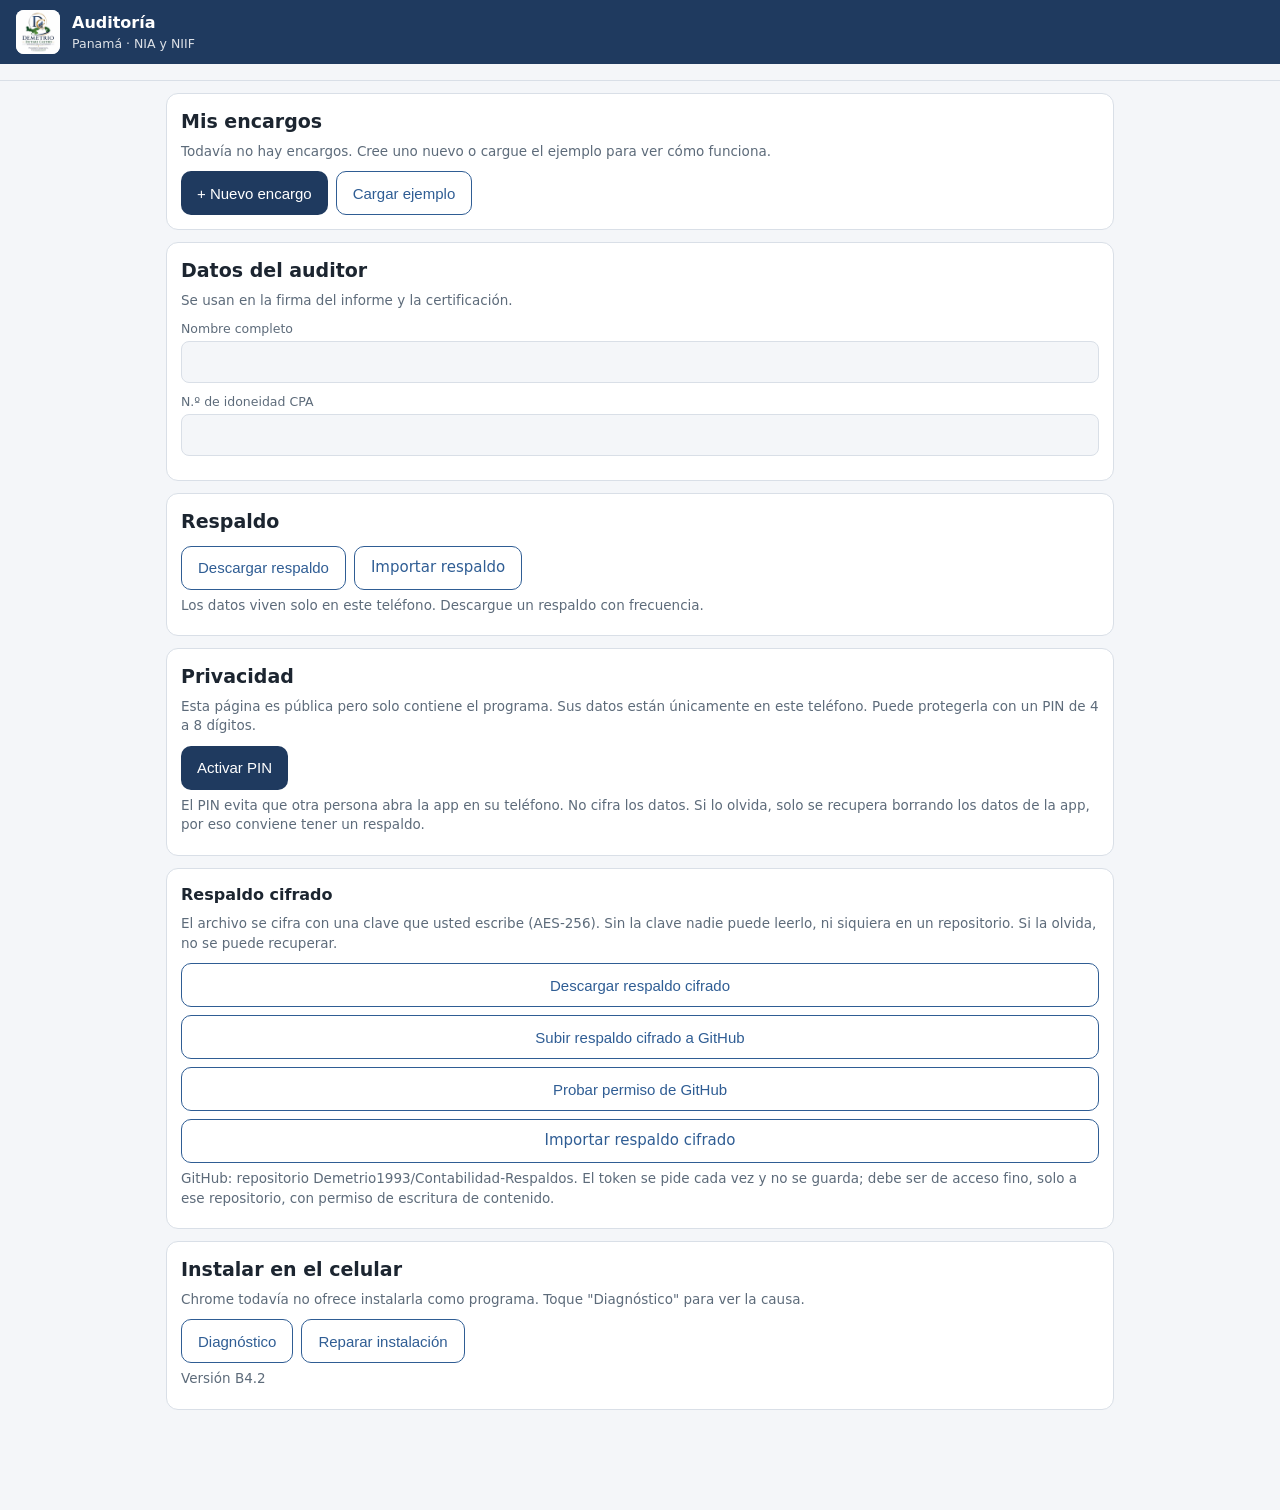
==== commit 221be37b: "Add files via upload" ====
--- a/index.html
+++ b/index.html
@@ -118,6 +118,8 @@
 .mx p { margin: 4px 0; font-size: 14px; } .mx-t { display: flex; align-items: center; gap: 8px; flex-wrap: wrap; margin-bottom: 4px; }
 .txt { white-space: pre-wrap; font-size: 14px; } .soloimp { display: none; white-space: pre-wrap; }
 @media print { .soloimp { display: block; } .parte { break-inside: auto; } .mx { break-inside: avoid; } }
+
+.logo-cab { width: 44px; height: 44px; border-radius: 8px; background: #fff; object-fit: contain; flex: 0 0 auto; }
 
 </style>
 </head>
@@ -2906,7 +2908,7 @@
   var m = { 401: 'El token no es válido o venció.', 403: 'El token no tiene permiso o se alcanzó un límite.', 404: 'GitHub no encuentra el repositorio o el token no tiene acceso a él (en repositorios privados GitHub responde así).', 409: 'Conflicto al guardar el archivo; intente de nuevo.', 422: 'GitHub rechazó la ruta o el contenido.' }[st];
   return (m || ('Error ' + st + '.')) + (msg ? ' (' + msg + ')' : '');
 }
-function nombreCif() { var d = new Date().toISOString().replace(/[:T]/g, '-').slice(0, 16); return 'Respaldo_Auditoria_' + d + '.enc.json'; }
+function nombreCif() { var d = new Date(Date.now() - 5 * 3600000).toISOString().replace(/[:T]/g, '-').slice(0, 16); return 'Respaldo_Auditoria_' + d + '_PA.enc.json'; }
 
 function clickCon(t, a, e) {
   if (a === 'conLogin') {
@@ -3004,7 +3006,7 @@
 'use strict';
 
 var CLAVE = 'auditoria.pa.v1';
-var VERSION_APP = 'B4.1';
+var VERSION_APP = 'B4.2';
 var PASOS = [
   { n: 1, t: 'Encargo' }, { n: 2, t: 'Balanza' }, { n: 3, t: 'Planificación' }, { n: 4, t: 'Diario' }, { n: 5, t: 'Pruebas' }, { n: 6, t: 'Ajustes' },
   { n: 7, t: 'Balanza auditada' }, { n: 8, t: 'Estados' }, { n: 9, t: 'Cartas' }, { n: 10, t: 'Dictamen' }, { n: 11, t: 'Informe' }, { n: 12, t: 'Control' }, { n: 13, t: 'Exportar' }
@@ -3107,7 +3109,7 @@
   var cab = document.getElementById('cab'), nav = document.getElementById('pasos'), vista = document.getElementById('vista'), pie = document.getElementById('pie');
   var e = ESTADO.actual && emp();
   if (e && ESTADO.paso !== 0) cab.innerHTML = '<button class="ico txt" data-act="inicio">‹ Inicio</button><button class="tit-app tit-btn" data-act="paso" data-n="1" aria-label="Editar datos del encargo"><b>' + esc(e.encargo.nombre || 'Sin nombre (toque para escribirlo)') + '</b><small>Ejercicio ' + esc(e.encargo.anio || '') + ' · toque para editar</small></button>';
-  else cab.innerHTML = '<div class="tit-app"><b>Auditoría</b><small>Panamá · NIA y NIIF</small></div>';
+  else cab.innerHTML = '<img class="logo-cab" src="logo.png" alt="Demetrio Dutari Castro, CPA"><div class="tit-app"><b>Auditoría</b><small>Panamá · NIA y NIIF</small></div>';
   if (!e || ESTADO.paso === 0) {
     nav.innerHTML = ''; pie.innerHTML = '';
     vista.innerHTML = vInicio();
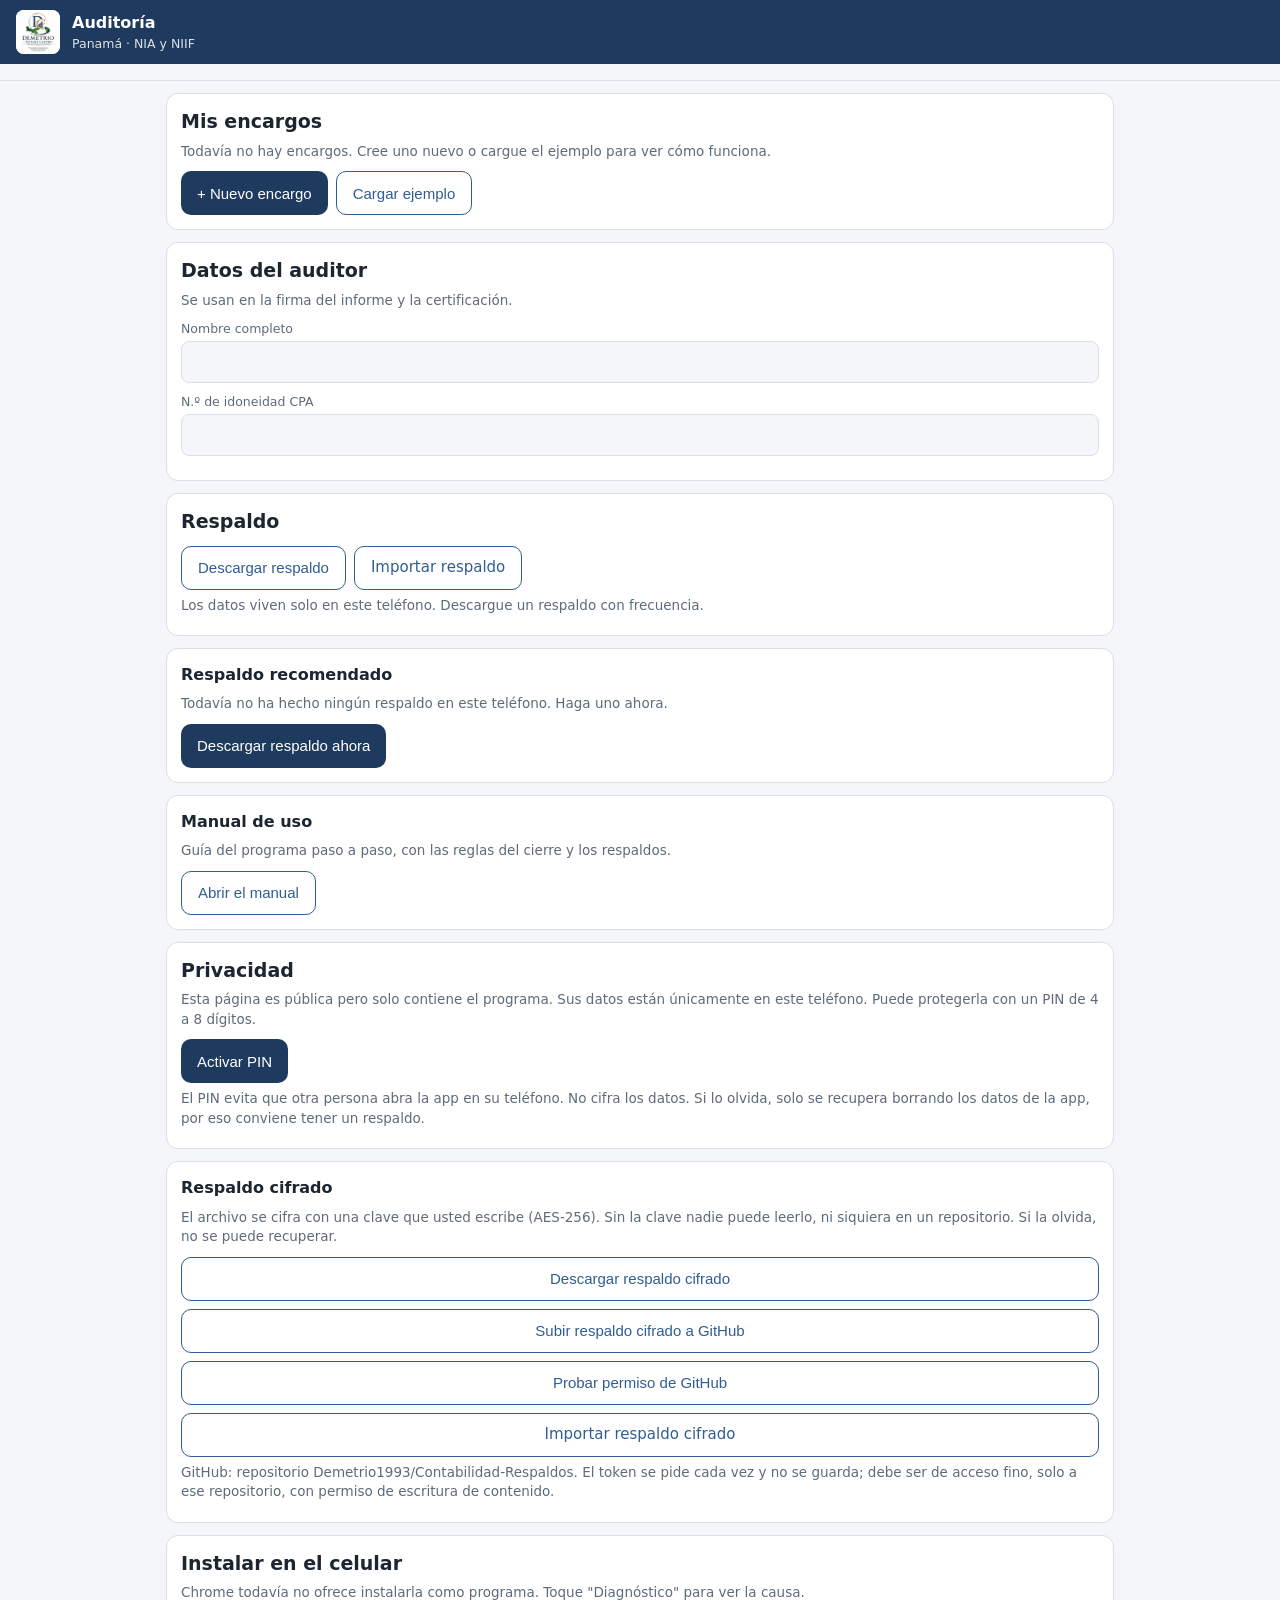
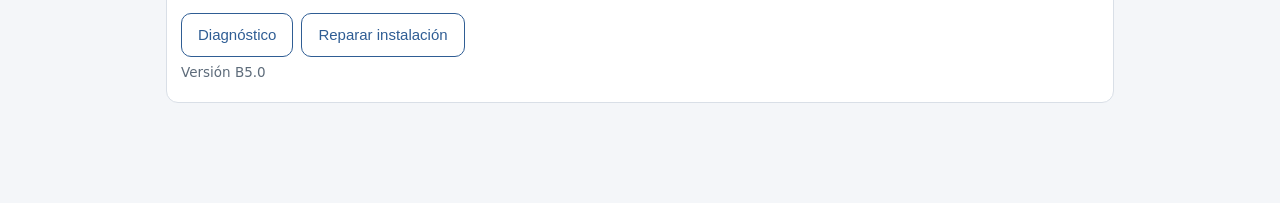
==== commit f5ad066b: "Add files via upload" ====
--- a/index.html
+++ b/index.html
@@ -120,6 +120,9 @@
 @media print { .soloimp { display: block; } .parte { break-inside: auto; } .mx { break-inside: avoid; } }
 
 .logo-cab { width: 44px; height: 44px; border-radius: 8px; background: #fff; object-fit: contain; flex: 0 0 auto; }
+
+.logo-print { display: none; }
+@media print { .logo-print { display: block; width: 110px; height: auto; margin: 0 auto 8px; } }
 
 </style>
 </head>
@@ -1979,6 +1982,7 @@
 
 /* Garantiza que un encargo antiguo tenga los campos nuevos */
 function asegurarEmp(e) {
+  if (typeof asegurarGob === 'function') asegurarGob(e);
   if (!e.diario) e.diario = {};
   var D = e.diario;
   if (!D.filas) D.filas = [];
@@ -2007,7 +2011,7 @@
 function valApp(e) {
   asegurarEmp(e);
   var v = validaciones(e), n = {};
-  n[1] = v[1]; n[2] = v[2];
+  n[1] = v[1].concat([{ ok: checklistCompleto(e), msg: 'Checklist de aceptación e independencia completo' }]); n[2] = v[2];
   n[3] = v[3].concat([{ ok: !!(e.plan.justMat && String(e.plan.justMat).trim()), msg: 'Justificación de la materialidad escrita' }]);
   var an = e.diario.filas.length ? analizarDiario(e) : null;
   n[4] = [{ ok: e.diario.filas.length > 0 || !!e.diario.noAplica, msg: 'Diario cargado o marcado como no disponible' }];
@@ -2215,6 +2219,7 @@
   an.avisos.forEach(function (x) { al.push([{ v: 'Aviso: ' + x, s: 'w' }]); });
   al.push(H(['Prueba', 'Nivel', 'Alerta', 'Detalle', 'Monto', 'Revisión', 'Nota']));
   an.alertas.forEach(function (a) { var r = revisionDe(e, a.k); al.push([a.p, a.nivel, { v: a.titulo, s: 'w' }, { v: a.det, s: 'w' }, a.monto, r.estado, { v: r.nota, s: 'w' }]); });
+  out.push(hojaBitacora(e));
   out.push({ nombre: 'Diario-Alertas', anchos: [8, 10, 40, 70, 14, 14, 36], filas: al });
   var ct = [[{ v: 'Cartas del encargo', s: 't' }], [{ v: AVISO_PLANTILLA, s: 'w' }], []];
   CARTAS.forEach(function (c) { ct.push([{ v: c.t + ' (' + c.n + ')', s: 'b' }]); textoCarta(e, c.id).split(/\n\n+/).forEach(function (p) { ct.push([{ v: p, s: 'w' }]); }); ct.push([]); });
@@ -2559,7 +2564,7 @@
 }
 function vInforme(e, res) {
   var tab = UI.tabInf || 2;
-  var h = '<section class="card"><h2>11. Informe de auditoría</h2><p class="mut">Informe en 7 partes armado con los datos del encargo. Revise cada parte y márquela. Los textos son un borrador: el criterio profesional es suyo.</p>' + listaVal(res, 11) +
+  var h = '<section class="card"><img class="logo-print" src="logo.png" alt=""><h2>11. Informe de auditoría</h2><p class="mut">Informe en 7 partes armado con los datos del encargo. Revise cada parte y márquela. Los textos son un borrador: el criterio profesional es suyo.</p>' + listaVal(res, 11) +
     '<div class="seg pestanas noprint">' + PARTES_INFORME.map(function (x) { return '<button class="' + (tab === x.n ? 'act' : '') + '" data-act="tabInf" data-t="' + x.n + '">' + x.n + '</button>'; }).join('') + '<button class="' + (tab === 'todo' ? 'act' : '') + '" data-act="tabInf" data-t="todo">Todo</button></div>' +
     '<p class="mut noprint">' + (tab === 'todo' ? 'Informe completo, listo para imprimir o guardar como PDF.' : 'Parte ' + tab + ': ' + PARTES_INFORME[tab - 1].t) + '</p></section>';
   var partes = tab === 'todo' ? PARTES_INFORME : [PARTES_INFORME[tab - 1]];
@@ -2891,6 +2896,9 @@
   return a;
 }
 function mezclarEstado(s) {
+  var vr = verificarRespaldo(s);
+  if (!vr.ok) { aviso(vr.errores[0]); return; }
+  if (!confirm(vr.resumen.join('\n') + '\n\n¿Importar estos encargos?')) return;
   var n = 0;
   Object.keys(s.empresas).forEach(function (id) {
     if (ESTADO.empresas[id] && !confirm('El encargo "' + ((s.empresas[id].encargo || {}).nombre || id) + '" ya existe. ¿Reemplazarlo con el del respaldo?')) return;
@@ -2936,7 +2944,7 @@
   }
   if (a === 'cifBajar') {
     var k = pedirClave(true); if (!k) return true;
-    cifrarTexto(respaldoTexto(), k).then(function (j) { descargar(nombreCif(), j, 'application/json'); aviso('Respaldo cifrado descargado'); }).catch(function () { aviso('No se pudo cifrar en este navegador'); });
+    cifrarTexto(respaldoTexto(), k).then(function (j) { descargar(nombreCif(), j, 'application/json'); marcarRespaldo(); aviso('Respaldo cifrado descargado'); }).catch(function () { aviso('No se pudo cifrar en este navegador'); });
     return true;
   }
   if (a === 'cifLimpiar') { CON.resp = []; refrescar(); return true; }
@@ -2968,6 +2976,7 @@
       return r.json().catch(function () { return {}; }).then(function (j) {
         if (!r.ok) throw new Error(ghError(r.status, j.message));
         var url = (j.content && j.content.html_url) || '';
+        marcarRespaldo();
         CON.resp = ['Subido y confirmado por GitHub: ' + repo + '/' + ruta + (j.commit && j.commit.sha ? ' (commit ' + String(j.commit.sha).slice(0, 7) + ')' : '') + '.', 'En GitHub abra la carpeta "auditoria" dentro de ' + repo + ' (rama principal). Si no la ve, actualice la página.'];
         if (url) CON.resp.push(url);
       });
@@ -3002,11 +3011,266 @@
 
 </script>
 <script>
+/* gobierno.js - Checklist de aceptación e independencia, cierre del encargo, bitácora, pruebas de cálculo, verificación de respaldos y manual */
+'use strict';
+
+var CHECK_ACEPTACION = [
+  { id: 'g1', t: 'Independencia: no tengo vínculo de parentesco, financiero ni de dirección con el negocio o con su propietario.' },
+  { id: 'g2', t: 'Otros servicios prestados a este cliente no comprometen mi independencia, según el Código de Ética vigente.' },
+  { id: 'g3', t: 'Integridad del propietario evaluada, sin señales de fraude ni de restricción de acceso a la información (NIA 240).' },
+  { id: 'g4', t: 'Competencia: conozco el marco de información (NIIF para las PYMES y leyes de Panamá) y el sector del negocio.' },
+  { id: 'g5', t: 'Tiempo y recursos suficientes para cumplir el plazo, con horas presupuestadas en el módulo 1.' },
+  { id: 'g6', t: 'Carta de compromiso acordada antes de iniciar el trabajo (NIA 210).' },
+  { id: 'g7', t: 'Conflictos de interés revisados y documentados.' },
+  { id: 'g8', t: 'Información recibida: balanza, libros, soportes y estados bancarios, con la fecha de recepción en la nota.' },
+  { id: 'g9', t: 'Confidencialidad y protección de datos: el expediente se guarda solo en mi equipo y en respaldos cifrados (Ley 81 de 2019).' }
+];
+var PERMITIDO_CERRADO = {
+  paso: 1, sig: 1, ant: 1, inicio: 1, abrir: 1, tab: 1, modoEst: 1, verEst: 1, todos: 1, imprimir: 1, xlsx: 1, respaldo: 1, tabInf: 1,
+  toggleImp: 1, toggleImpDiario: 1, diag: 1, reparar: 1, instalarYa: 1, pinBloquear: 1, pinOlvido: 1, pinCambiar: 1, pinQuitar: 1, pinEntrar: 1,
+  cerrarEncargo: 1, reabrirEncargo: 1, probarCalc: 1, manual: 1, cifBajar: 1, cifGitHub: 1, cifProbar: 1, cifLimpiar: 1, conLogin: 1, conEmpresas: 1, conSalir: 1,
+  nueva: 1, ejemplo: 1, gobCheck: 1, bitacoraVer: 1, cerrarManual: 1
+};
+var BITACORA_MAX = 500;
+
+function asegurarGob(e) {
+  if (!e.gob) e.gob = {};
+  var g = e.gob;
+  if (!g.checklist) g.checklist = {};
+  if (!g.bitacora) g.bitacora = [];
+  if (!g.reaperturas) g.reaperturas = [];
+  if (g.cerrado === undefined) g.cerrado = null;
+}
+function cerrado(e) { return !!(e && e.gob && e.gob.cerrado); }
+function autorNombre() { return (ESTADO.auditor && ESTADO.auditor.nombre) || 'Auditor'; }
+
+/* ---------- Bitácora ---------- */
+function bitacoraAdd(e, texto) {
+  asegurarGob(e);
+  e.gob.bitacora.push({ f: new Date().toISOString(), u: autorNombre(), t: String(texto).slice(0, 300) });
+  if (e.gob.bitacora.length > BITACORA_MAX) e.gob.bitacora = e.gob.bitacora.slice(-BITACORA_MAX);
+}
+function valorTexto(v) { if (v === undefined || v === null || v === '') return '(vacío)'; if (typeof v === 'object') return JSON.stringify(v).slice(0, 80); return String(v).slice(0, 80); }
+function htmlBitacora(e) {
+  asegurarGob(e);
+  var b = e.gob.bitacora.slice(-100).reverse();
+  if (!b.length) return '<p class="mut">Todavía no hay cambios registrados.</p>';
+  return '<div class="tabla-scroll"><table class="est"><tr class="tit"><td>Fecha y hora (Panamá)</td><td>Quién</td><td>Cambio</td></tr>' + b.map(function (x) {
+    return '<tr><td>' + esc(fechaHoraPA(x.f)) + '</td><td>' + esc(x.u) + '</td><td>' + esc(x.t) + '</td></tr>';
+  }).join('') + '</table></div><p class="mut">Se muestran los últimos 100 cambios. El Excel completo incluye hasta ' + BITACORA_MAX + '.</p>';
+}
+function fechaHoraPA(iso) {
+  var ms = Date.parse(iso); if (isNaN(ms)) return '';
+  return new Date(ms - 5 * 3600000).toISOString().replace('T', ' ').slice(0, 16);
+}
+function hojaBitacora(e) {
+  asegurarGob(e);
+  var H = function (a) { return a.map(function (x) { return { v: x, s: 'h' }; }); };
+  var f = [[{ v: 'Bitácora del encargo', s: 't' }], [], H(['Fecha y hora (Panamá)', 'Quién', 'Cambio'])];
+  e.gob.bitacora.forEach(function (x) { f.push([fechaHoraPA(x.f), x.u, { v: x.t, s: 'w' }]); });
+  return { nombre: 'Bitacora', anchos: [22, 24, 110], filas: f };
+}
+
+/* ---------- Checklist de aceptación ---------- */
+function checklistCompleto(e) {
+  asegurarGob(e);
+  return CHECK_ACEPTACION.every(function (c) { var x = e.gob.checklist[c.id]; return !!(x && x.ok); });
+}
+function vChecklist(e) {
+  asegurarGob(e);
+  var bloq = cerrado(e) ? ' disabled' : '';
+  var h = '<section class="card"><h2>Checklist de aceptación e independencia</h2><p class="mut">Marque cada punto antes de iniciar el trabajo (NIA 210 y 220, Código de Ética). Sin este checklist completo, el encargo no pasa el control del módulo 1 y no se puede cerrar.</p>';
+  CHECK_ACEPTACION.forEach(function (c) {
+    var x = e.gob.checklist[c.id] || {};
+    h += '<label class="chk"><input type="checkbox" data-k="gob.checklist.' + c.id + '.ok"' + (x.ok ? ' checked' : '') + bloq + '><span>' + esc(c.t) + '</span></label>' +
+      '<label class="campo"><span>Nota (opcional)</span><input data-k="gob.checklist.' + c.id + '.nota" data-nr="1" value="' + esc(x.nota || '') + '"' + bloq + '></label>';
+  });
+  var hechos = CHECK_ACEPTACION.filter(function (c) { return e.gob.checklist[c.id] && e.gob.checklist[c.id].ok; }).length;
+  return h + '<p class="' + (hechos === CHECK_ACEPTACION.length ? 'okt' : 'mal') + '">' + hechos + ' de ' + CHECK_ACEPTACION.length + ' puntos marcados.</p></section>';
+}
+
+/* ---------- Cierre del encargo ---------- */
+function cierreRequisitos(e) {
+  asegurarGob(e);
+  var r = [];
+  r.push({ ok: checklistCompleto(e), msg: 'Checklist de aceptación e independencia completo (módulo 1)' });
+  var ops = ['favorable', 'salvedad', 'desfavorable', 'abstencion'];
+  r.push({ ok: ops.indexOf(e.dictamen && e.dictamen.opinion) >= 0, msg: 'Tipo de opinión elegido (módulo 10)' });
+  var inf = e.informe || {}, rv = inf.rev || {};
+  [2, 3, 4, 5, 7].forEach(function (n) { r.push({ ok: !!rv['p' + n], msg: 'Parte ' + n + ' del informe revisada (módulo 11)' }); });
+  var pend = (e.ajustes || []).filter(function (a) { return a.estado === 'Propuesto'; }).length;
+  r.push({ ok: pend === 0, msg: 'Ajustes propuestos con decisión del propietario' + (pend ? ' (' + pend + ' pendientes)' : '') });
+  var v = valApp(e);
+  [1, 2, 3, 4, 5, 6, 7, 8, 9, 10].forEach(function (n) {
+    (v[n] || []).forEach(function (x) { if (!x.ok) r.push({ ok: false, msg: 'Módulo ' + n + ': ' + x.msg }); });
+  });
+  return r;
+}
+function vCierre(e) {
+  asegurarGob(e);
+  var h = '<section class="card"><h3>Cierre del encargo</h3>';
+  if (cerrado(e)) {
+    h += '<p class="okt">Encargo cerrado el ' + esc(fechaHoraPA(e.gob.cerrado.f)) + ' por ' + esc(e.gob.cerrado.u) + '. Los datos quedan en solo lectura.</p>' +
+      '<p class="mut">Para corregir algo, reábralo indicando el motivo. La reapertura queda registrada en la bitácora.</p>' +
+      '<div class="botones"><button class="btn sec" data-act="reabrirEncargo">Reabrir encargo</button></div>';
+  } else {
+    var req = cierreRequisitos(e), falta = req.filter(function (x) { return !x.ok; });
+    h += '<p class="mut">Al cerrar, el encargo pasa a solo lectura. Solo se pueden consultar, imprimir y exportar.</p>';
+    h += '<ul class="vals">' + req.map(function (x) { return '<li class="' + (x.ok ? 'ok' : 'no') + '">' + (x.ok ? '✔ ' : '✘ ') + esc(x.msg) + '</li>'; }).join('') + '</ul>';
+    h += falta.length ? '<p class="mal">Faltan ' + falta.length + ' requisito(s) para cerrar.</p>' :
+      '<div class="botones"><button class="btn" data-act="cerrarEncargo">Cerrar encargo</button></div>';
+  }
+  if (e.gob.reaperturas.length) h += '<p class="mut">Reaperturas: ' + e.gob.reaperturas.map(function (r) { return esc(fechaHoraPA(r.f)) + ' (' + esc(r.u) + ': ' + esc(r.motivo) + ')'; }).join('; ') + '.</p>';
+  return h + '</section>';
+}
+function bannerCerrado(e) {
+  return '<div class="banner-cerrado noprint">Encargo cerrado: solo lectura. Para cambiar datos, reábralo en el módulo 12.</div>';
+}
+
+/* ---------- Pruebas automáticas de cálculo ---------- */
+function pruebasCalculo() {
+  var out = [];
+  function t(nombre, fn) { var ok = false, det = ''; try { var r = fn(); ok = r === true; if (!ok) det = 'obtuvo ' + valorTexto(r); } catch (er) { det = 'error: ' + er.message; } out.push({ ok: ok, msg: nombre + (ok ? '' : ' (' + det + ')') }); }
+  t('ISR persona natural: B/. 11,000 no paga', function () { return isrPN(11000) === 0; });
+  t('ISR persona natural: B/. 12,000 paga B/. 150', function () { return isrPN(12000) === 150; });
+  t('ISR persona natural: B/. 50,000 paga B/. 5,850', function () { return isrPN(50000) === 5850; });
+  t('ISR persona natural: B/. 60,000 paga B/. 8,350', function () { return isrPN(60000) === 8350; });
+  t('Materialidad: 1 % de ingresos de B/. 40,400 es B/. 404', function () {
+    var m = materialidad({ plan: { base: 'ingresos' } }, { n: { ing: 40400, activos: 44000, uai: 23900 } }); return Math.abs(m.mat - 404) < 0.005;
+  });
+  t('Materialidad: ejecución 75 % y trivial 5 % de la materialidad', function () {
+    var m = materialidad({ plan: { base: 'ingresos' } }, { n: { ing: 40400, activos: 44000, uai: 23900 } }); return Math.abs(m.ejec - 303) < 0.005 && Math.abs(m.triv - 20.2) < 0.005;
+  });
+  t('Catálogo: 27 rubros de balanza', function () { return RUBROS.length === 27; });
+  t('Feriados 2026 cargados (12)', function () { return FERIADOS_2026.length === 12; });
+  t('Ajustes: un asiento que no cuadra se rechaza', function () { return ajusteCuadrado({ lineas: [{ cod: '1', debe: 100, haber: 0 }, { cod: '2', debe: 0, haber: 90 }] }).ok === false; });
+  t('Ajustes: un asiento balanceado se acepta', function () { return ajusteCuadrado({ lineas: [{ cod: '1', debe: 100, haber: 0 }, { cod: '2', debe: 0, haber: 100 }] }).ok === true; });
+  t('Balance de ejemplo cuadra (activos = pasivos + patrimonio)', function () {
+    var ej = { cuentas: datosEjemplo(), ajustes: [] }, est = estados(ej.cuentas, [], 'audit');
+    return Math.abs(est.n.activos - (est.n.pasivos + est.n.patrimonio)) < 0.01;
+  });
+  t('Balance de ejemplo: flujo de efectivo concilia con el efectivo', function () {
+    var ej = datosEjemplo(), est = estados(ej, [], 'audit');
+    return est.fe && est.fe.length > 0;
+  });
+  t('Excel: el archivo generado tiene formato ZIP (PK)', function () { var b = xlsxCrear([{ nombre: 'T', anchos: [10], filas: [['x']] }]); return b[0] === 0x50 && b[1] === 0x4B; });
+  return out;
+}
+function vPruebas(res) {
+  var r = res || pruebasCalculo(), bien = r.filter(function (x) { return x.ok; }).length;
+  return '<section class="card"><h3>Pruebas automáticas de cálculo</h3><p class="mut">Comprueban que los cálculos del programa dan los resultados esperados (ISR, materialidad, balance, Excel). Si una prueba falla después de un cambio, no use el programa para un cliente hasta corregirlo.</p>' +
+    '<p class="' + (bien === r.length ? 'okt' : 'mal') + '">' + bien + ' de ' + r.length + ' pruebas correctas.</p>' +
+    '<ul class="vals">' + r.map(function (x) { return '<li class="' + (x.ok ? 'ok' : 'no') + '">' + (x.ok ? '✔ ' : '✘ ') + esc(x.msg) + '</li>'; }).join('') + '</ul>' +
+    '<div class="botones"><button class="btn sec" data-act="probarCalc">Volver a ejecutar</button></div></section>';
+}
+
+/* ---------- Verificación de respaldos antes de importar ---------- */
+function verificarRespaldo(s) {
+  var err = [], res = [];
+  if (!s || typeof s !== 'object' || !s.empresas || typeof s.empresas !== 'object') return { ok: false, errores: ['El archivo no contiene encargos de la app de auditoría.'], resumen: [] };
+  var ids = Object.keys(s.empresas), cuentas = 0, asientos = 0;
+  ids.forEach(function (id) {
+    var e = s.empresas[id], nom = (e && e.encargo && e.encargo.nombre) || id;
+    if (!e || !e.encargo) { err.push('Un encargo no tiene datos generales.'); return; }
+    if (!Array.isArray(e.cuentas)) { err.push('"' + nom + '": la balanza no es una lista.'); return; }
+    var sumaSi = 0;
+    e.cuentas.forEach(function (c) {
+      cuentas++;
+      if (typeof c.cod !== 'string' || !isFinite(Number(c.si))) err.push('"' + nom + '": una cuenta tiene código o saldo inicial inválido.');
+      if (!Array.isArray(c.m) || c.m.length !== 12) err.push('"' + nom + '": la cuenta ' + (c.cod || '?') + ' no tiene 12 meses.');
+      sumaSi += Number(c.si) || 0;
+    });
+    if (Math.abs(sumaSi) > 0.01 && e.cuentas.length) res.push('Aviso "' + nom + '": los saldos iniciales suman B/. ' + fmt(sumaSi) + ' (deberían sumar cero).');
+    (e.ajustes || []).forEach(function (a) {
+      var d = 0, h = 0; (a.lineas || []).forEach(function (l) { d += Number(l.debe) || 0; h += Number(l.haber) || 0; });
+      if (Math.abs(d - h) > 0.01) err.push('"' + nom + '": el ajuste ' + (a.n || '?') + ' no cuadra.');
+    });
+    asientos += ((e.diario && e.diario.filas) || []).length;
+  });
+  res.unshift(ids.length + ' encargo(s), ' + cuentas + ' cuenta(s) y ' + asientos + ' línea(s) de diario.');
+  if (!err.length) res.push('Estructura verificada: sin errores.');
+  return { ok: err.length === 0, errores: err, resumen: res };
+}
+function marcarRespaldo() { ESTADO.ultimoRespaldo = new Date().toISOString(); guardar(); }
+function cardRespaldoRecordado() {
+  var u = ESTADO.ultimoRespaldo, dias = u ? Math.floor((Date.now() - Date.parse(u)) / 86400000) : null;
+  if (dias !== null && dias < 7) return '';
+  return '<section class="card"><h3>Respaldo recomendado</h3><p class="mut">' + (dias === null ? 'Todavía no ha hecho ningún respaldo en este teléfono.' : 'El último respaldo fue hace ' + dias + ' días.') + ' Haga uno ahora.</p><div class="botones"><button class="btn" data-act="respaldo">Descargar respaldo ahora</button></div></section>';
+}
+
+/* ---------- Manual de uso ---------- */
+var MANUAL = [
+  ['Antes de empezar', 'La app funciona en su teléfono y no necesita internet para trabajar. Los datos se guardan solo en el navegador de este equipo. Haga un respaldo cifrado cada semana, porque si borra los datos del navegador se pierden. Active el PIN en Inicio si otra persona puede usar el teléfono.'],
+  ['Inicio', 'Aquí crea encargos, abre los existentes, carga el ejemplo, guarda respaldos y controla la instalación. El botón "‹ Inicio" de arriba regresa siempre a esta pantalla.'],
+  ['1. Encargo', 'Datos del cliente, período y marco de información. Complete el checklist de aceptación e independencia antes de avanzar: sin él, el encargo no puede cerrarse.'],
+  ['2. Balanza', 'Balanza de comprobación preliminar. Puede pegar desde Excel o traerla de la app contable con "Traer datos" (solo lectura). Convención: débito positivo, crédito negativo.'],
+  ['3. Planificación', 'Materialidad, análisis horizontal y vertical, razones y riesgos. Escriba la justificación de la materialidad; la app le muestra la referencia de la NIA 320.'],
+  ['4. Diario', 'Cargue el libro diario (o tráigalo de la app contable). La app corre diez pruebas de asientos: horario, fines de semana, cierre, duplicados, secuencia de facturas, montos redondos, repetidos, Benford e integridad. Cada alerta es una señal, no una conclusión: márquela como Sin problema o Hallazgo y anote el soporte que revisó.'],
+  ['5. Pruebas', 'Programa de pruebas por rubro, con procedimientos, documentos e instrucciones. Registre el saldo probado; la app calcula la diferencia contra libros.'],
+  ['6. Ajustes', 'Ajustes propuestos por el auditor con sus líneas de debe y haber. Estados: Propuesto, Aceptado o No aceptado. El asiento debe cuadrar para guardarse.'],
+  ['7. Balanza auditada', 'Saldos después de los ajustes aceptados.'],
+  ['8. Estados', 'Balance, resultados, cambios en el patrimonio, flujo indirecto y notas, sin ajustes y con ajustes. Los estados deben cuadrar.'],
+  ['9. Cartas', 'Carta de compromiso (NIA 210), representación (NIA 580) y recomendaciones (NIA 265). Son plantillas: revíselas antes de firmar.'],
+  ['10. Dictamen', 'Dictamen por cuenta, opinión (favorable, con salvedades, desfavorable o abstención) y certificación. La app sugiere una opinión, pero la decisión es suya.'],
+  ['11. Informe', 'Informe en siete partes, con pestañas para revisar cada una y marcarla como revisada. "Todo" arma el informe completo para imprimir o guardar como PDF. El Excel incluye las hojas del informe.'],
+  ['12. Control', 'Cierre del encargo, bitácora de cambios, pruebas automáticas de cálculo y versiones de los papeles. Al cerrar, el encargo queda en solo lectura. Para corregirlo, reábralo con un motivo.'],
+  ['13. Exportar', 'Libro de auditoría en Excel, informes en PDF (con el menú de impresión) y respaldos de todos los encargos.'],
+  ['Respaldos y restauración', 'Descargue un respaldo cifrado con una clave que escribe usted. Sin la clave no se puede abrir. Para restaurar, use "Importar respaldo cifrado": la app revisa la estructura, muestra un resumen y pide confirmación antes de reemplazar encargos.'],
+  ['Traer datos de la app contable', 'Inicie sesión con un usuario de perfil lector. La app solo lee la balanza y el diario; no escribe nada en la contabilidad.']
+];
+function vManual() {
+  return '<section class="card"><h2>Manual de uso</h2><p class="mut">Guía del programa en orden de trabajo. Puede imprimirla o guardarla como PDF con el botón de abajo.</p>' +
+    MANUAL.map(function (m) { return '<details class="rub"><summary><span class="nm">' + esc(m[0]) + '</span></summary><div class="cuerpo"><p>' + esc(m[1]) + '</p></div></details>'; }).join('') +
+    '<div class="botones noprint"><button class="btn" data-act="imprimir">Imprimir o guardar PDF</button><button class="btn sec" data-act="cerrarManual">Volver a Inicio</button></div></section>';
+}
+function cardManualBtn() { return '<section class="card"><h3>Manual de uso</h3><p class="mut">Guía del programa paso a paso, con las reglas del cierre y los respaldos.</p><div class="botones"><button class="btn sec" data-act="manual">Abrir el manual</button></div></section>'; }
+function bitacoraCard(e) { return '<section class="card"><h3>Bitácora de cambios</h3>' + htmlBitacora(e) + '</section>'; }
+
+/* ---------- Eventos ---------- */
+function clickGob(t, a, e) {
+  if (a === 'cerrarEncargo') {
+    if (!e) return true;
+    var falta = cierreRequisitos(e).filter(function (x) { return !x.ok; });
+    if (falta.length) { aviso('Faltan ' + falta.length + ' requisito(s) para cerrar'); refrescar(); return true; }
+    if (!confirm('¿Cerrar el encargo? Quedará en solo lectura hasta que lo reabra.')) return true;
+    asegurarGob(e);
+    e.gob.cerrado = { f: new Date().toISOString(), u: autorNombre() };
+    bitacoraAdd(e, 'Encargo cerrado');
+    guardar(); refrescar(); aviso('Encargo cerrado');
+    return true;
+  }
+  if (a === 'reabrirEncargo') {
+    if (!e) return true;
+    var motivo = prompt('Motivo de la reapertura (obligatorio)');
+    if (!motivo || !String(motivo).trim()) { aviso('Escriba el motivo para reabrir'); return true; }
+    asegurarGob(e);
+    e.gob.reaperturas.push({ f: new Date().toISOString(), u: autorNombre(), motivo: String(motivo).trim() });
+    bitacoraAdd(e, 'Encargo reabierto. Motivo: ' + String(motivo).trim());
+    e.gob.cerrado = null;
+    guardar(); refrescar(); aviso('Encargo reabierto');
+    return true;
+  }
+  if (a === 'probarCalc') { UI.pruebasCalc = pruebasCalculo(); refrescar(); return true; }
+  if (a === 'manual') { UI.verManual = true; refrescar(); window.scrollTo(0, 0); return true; }
+  if (a === 'cerrarManual') { UI.verManual = false; refrescar(); return true; }
+  return false;
+}
+/* Bloqueo de cambios con el encargo cerrado; devuelve true si se bloqueó */
+function bloqueoCerrado(e, a) {
+  if (!cerrado(e)) return false;
+  if (a === undefined) return true;
+  return !PERMITIDO_CERRADO[a];
+}
+function avisoCerrado() { aviso('Encargo cerrado: reábralo en el módulo 12 para cambiarlo'); }
+/* FIN DEL ARCHIVO gobierno.js */
+
+</script>
+<script>
 /* app.js - Interfaz de la app de auditoría (módulos 1 a 9) */
 'use strict';
 
 var CLAVE = 'auditoria.pa.v1';
-var VERSION_APP = 'B4.2';
+var VERSION_APP = 'B5.0';
 var PASOS = [
   { n: 1, t: 'Encargo' }, { n: 2, t: 'Balanza' }, { n: 3, t: 'Planificación' }, { n: 4, t: 'Diario' }, { n: 5, t: 'Pruebas' }, { n: 6, t: 'Ajustes' },
   { n: 7, t: 'Balanza auditada' }, { n: 8, t: 'Estados' }, { n: 9, t: 'Cartas' }, { n: 10, t: 'Dictamen' }, { n: 11, t: 'Informe' }, { n: 12, t: 'Control' }, { n: 13, t: 'Exportar' }
@@ -3092,7 +3356,7 @@
 }
 function encabezadoEstado(titulo) {
   var e = emp().encargo;
-  return '<div class="enc-est"><b>' + esc(e.nombre || 'Nombre del negocio') + '</b><br>' + esc(titulo) + '<br>Al ' + esc(fechaLarga(e.fechaCierre)) + '<br><small>Expresado en balboas (B/.)</small></div>';
+  return '<div class="enc-est"><img class="logo-print" src="logo.png" alt=""><b>' + esc(e.nombre || 'Nombre del negocio') + '</b><br>' + esc(titulo) + '<br>Al ' + esc(fechaLarga(e.fechaCierre)) + '<br><small>Expresado en balboas (B/.)</small></div>';
 }
 var OPT_RUBROS = (function () {
   var h = '<option value="">- elegir -</option>', sec = '';
@@ -3112,7 +3376,7 @@
   else cab.innerHTML = '<img class="logo-cab" src="logo.png" alt="Demetrio Dutari Castro, CPA"><div class="tit-app"><b>Auditoría</b><small>Panamá · NIA y NIIF</small></div>';
   if (!e || ESTADO.paso === 0) {
     nav.innerHTML = ''; pie.innerHTML = '';
-    vista.innerHTML = vInicio();
+    vista.innerHTML = UI.verManual ? vManual() : vInicio();
     return;
   }
   asegurarEmp(e);
@@ -3121,8 +3385,8 @@
     var st = p.n <= 12 ? estadoModulo(res, p.n) : 'na';
     return '<button class="paso' + (ESTADO.paso === p.n ? ' act' : '') + '" data-act="paso" data-n="' + p.n + '"><i class="pt ' + st + '"></i>' + p.n + '. ' + p.t + '</button>';
   }).join('');
-  var vistas = { 1: vPaso1, 2: function (e, res) { return conVista(e) + vPaso2(e, res); }, 3: vPaso3, 4: vDiario, 5: vPaso4, 6: vPaso5, 7: vPaso6, 8: vPaso7, 9: vCartas, 10: vPaso8, 11: vInforme, 12: vControl, 13: function (e, res) { return vPaso9(e) + cardRespaldoCif(); } };
-  vista.innerHTML = vistas[ESTADO.paso](e, res);
+  var vistas = { 1: function (e, res) { return vPaso1(e, res) + vChecklist(e); }, 2: function (e, res) { return conVista(e) + vPaso2(e, res); }, 3: vPaso3, 4: vDiario, 5: vPaso4, 6: vPaso5, 7: vPaso6, 8: vPaso7, 9: vCartas, 10: vPaso8, 11: vInforme, 12: function (e, res) { return vCierre(e) + vControl(e, res) + vPruebas(UI.pruebasCalc) + bitacoraCard(e); }, 13: function (e, res) { return vPaso9(e) + cardRespaldoCif(); } };
+  vista.innerHTML = (cerrado(e) ? bannerCerrado(e) : '') + vistas[ESTADO.paso](e, res);
   pie.innerHTML = '<button class="btn sec" data-act="ant"' + (ESTADO.paso <= 1 ? ' disabled' : '') + '>← Anterior</button><button class="btn" data-act="sig"' + (ESTADO.paso >= 13 ? ' disabled' : '') + '>Siguiente →</button>';
   if (ESTADO.paso === 2) actualizarTotales();
 }
@@ -3150,6 +3414,7 @@
     campo('Nombre completo', 'auditor.nombre', ESTADO.auditor.nombre, { g: 1 }) + campo('N.º de idoneidad CPA', 'auditor.idoneidad', ESTADO.auditor.idoneidad, { g: 1 }) + '</section>';
   h += '<section class="card"><h2>Respaldo</h2><div class="botones"><button class="btn sec" data-act="respaldo">Descargar respaldo</button><label class="btn sec">Importar respaldo<input type="file" accept=".json,application/json" data-act="subirRespaldo" hidden></label></div>' +
     '<p class="mut">Los datos viven solo en este teléfono. Descargue un respaldo con frecuencia.</p></section>';
+  h += cardRespaldoRecordado() + cardManualBtn();
   h += cardPin();
   h += cardRespaldoCif();
   h += cardInstalar();
@@ -3583,11 +3848,13 @@
   if (!t) return;
   var a = t.dataset.act, e = ESTADO.actual ? emp() : null;
   if (t.tagName === 'INPUT' && t.type === 'file') return;
+  if (e && bloqueoCerrado(e, a)) { avisoCerrado(); refrescar(); return; }
+  if (clickGob(t, a, e)) return;
   if (clickLock(t, a) || clickInst(t, a)) return;
   if (clickCon(t, a, e)) return;
   if (e && clickInforme(t, a, e)) return;
   if (clickExtra(t, a, e)) return;
-  if (a === 'inicio') { ESTADO.paso = 0; guardar(); render(); }
+  if (a === 'inicio') { ESTADO.paso = 0; UI.verManual = false; guardar(); render(); }
   else if (a === 'abrir') { ESTADO.actual = t.dataset.id; ESTADO.paso = 1; guardar(); render(); window.scrollTo(0, 0); }
   else if (a === 'nueva') { var ne = empresaNueva(''); ESTADO.empresas[ne.id] = ne; ESTADO.actual = ne.id; ESTADO.paso = 1; guardar(); render(); }
   else if (a === 'ejemplo') {
@@ -3633,6 +3900,7 @@
     delete d.nuevo;
     var idx = -1; e.ajustes.forEach(function (x, i) { if (x.id === d.id) idx = i; });
     if (idx >= 0) e.ajustes[idx] = d; else e.ajustes.push(d);
+    bitacoraAdd(e, 'Ajuste ' + d.n + ' guardado (' + (d.estado || 'sin estado') + ')');
     UI.draft = null; guardar(); refrescar(); aviso('Ajuste guardado');
   }
   else if (a === 'delAjuste') { if (confirm('¿Eliminar este ajuste?')) { e.ajustes = e.ajustes.filter(function (x) { return x.id !== UI.draft.id; }); UI.draft = null; guardar(); refrescar(); } }
@@ -3645,11 +3913,15 @@
     } catch (err) { aviso('No se pudo generar el Excel: ' + err.message); }
   }
   else if (a === 'respaldo') {
+    marcarRespaldo();
     descargar('Respaldo_Auditoria_' + new Date().toISOString().slice(0, 10) + '.json', JSON.stringify({ app: 'auditoria-pa', version: 1, exportado: new Date().toISOString(), estado: ESTADO }), 'application/json');
+    refrescar();
   }
 }
 function onChange(ev) {
   var t = ev.target;
+  var eC = ESTADO.actual ? emp() : null, kC = t.dataset.k || '';
+  if (eC && cerrado(eC) && ((kC && !/^informe\./.test(kC)) || t.dataset.d || t.dataset.dl || t.dataset.rev != null || t.dataset.revn != null || t.dataset.act === 'subirDiario' || t.dataset.act === 'impDiario' || t.dataset.con === 'anio' || t.dataset.con === 'fin')) { avisoCerrado(); refrescar(); return; }
   if (changeCon(t)) return;
   if (changeExtra(t)) return;
   if (t.dataset.act === 'subirRespaldo') {
@@ -3659,6 +3931,9 @@
       try {
         var o = JSON.parse(rd.result), s = o.estado || o;
         if (!s.empresas) throw new Error('formato');
+        var vr = verificarRespaldo(s);
+        if (!vr.ok) { aviso(vr.errores[0]); return; }
+        if (!confirm(vr.resumen.join('\n') + '\n\n¿Importar estos encargos?')) return;
         var n = 0;
         Object.keys(s.empresas).forEach(function (id) {
           if (ESTADO.empresas[id] && !confirm('El encargo "' + (s.empresas[id].encargo.nombre || id) + '" ya existe. ¿Reemplazarlo con el del respaldo?')) return;
@@ -3684,6 +3959,7 @@
   var v = t.type === 'checkbox' ? t.checked : t.value;
   if (t.dataset.t === 'n') v = (t.value.trim() === '' && /saldoProbado$/.test(t.dataset.k)) ? '' : num(t.value);
   var raiz = t.dataset.r === 'g' ? ESTADO : emp();
+  if (raiz !== ESTADO && raiz && !/^informe\./.test(kC)) { var viejo = getPath(raiz, t.dataset.k); if (valorTexto(viejo) !== valorTexto(v)) bitacoraAdd(raiz, 'Cambio en ' + t.dataset.k + ': ' + valorTexto(viejo) + ' → ' + valorTexto(v)); }
   setPath(raiz, t.dataset.k, v);
   guardar();
   if (t.dataset.cel) actualizarTotales();
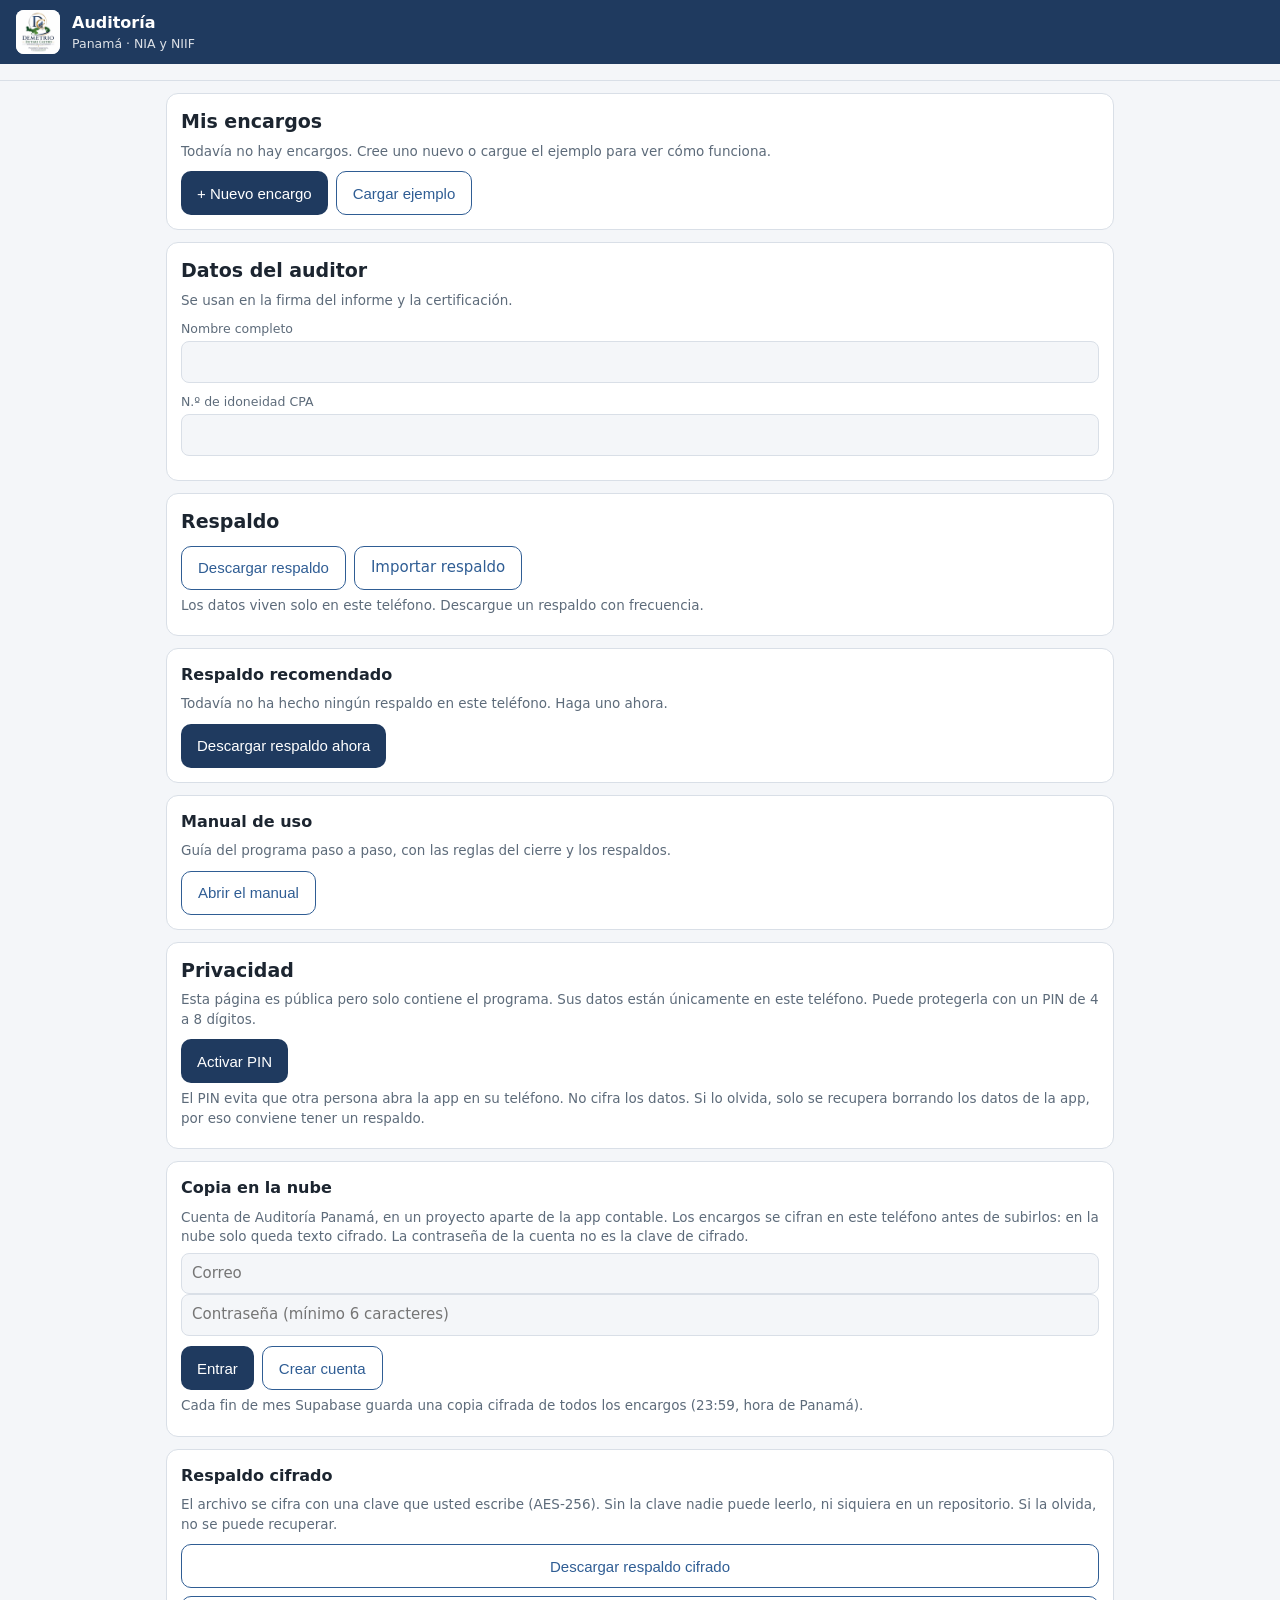
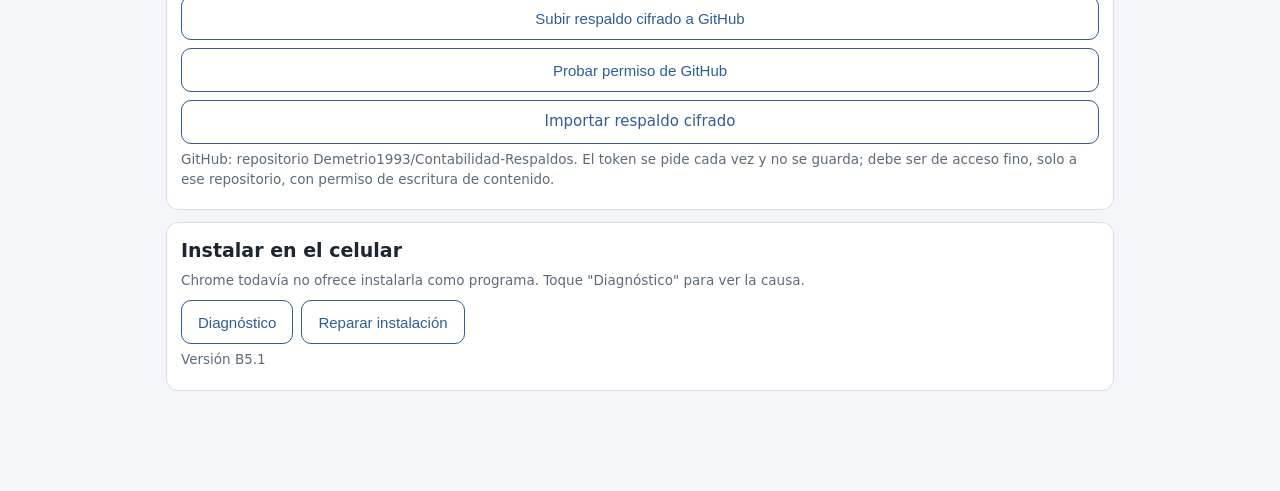
==== commit 5f86c3ae: "Add files via upload" ====
--- a/index.html
+++ b/index.html
@@ -2919,6 +2919,7 @@
 function nombreCif() { var d = new Date(Date.now() - 5 * 3600000).toISOString().replace(/[:T]/g, '-').slice(0, 16); return 'Respaldo_Auditoria_' + d + '_PA.enc.json'; }
 
 function clickCon(t, a, e) {
+  if (/^nube/.test(a)) return clickNube(t, a);
   if (a === 'conLogin') {
     var c = conLeerCampos(), pass = (document.getElementById('conPass') || {}).value || '';
     if (!c.email || !pass) { aviso('Escriba el correo y la contraseña'); return true; }
@@ -3028,7 +3029,7 @@
 var PERMITIDO_CERRADO = {
   paso: 1, sig: 1, ant: 1, inicio: 1, abrir: 1, tab: 1, modoEst: 1, verEst: 1, todos: 1, imprimir: 1, xlsx: 1, respaldo: 1, tabInf: 1,
   toggleImp: 1, toggleImpDiario: 1, diag: 1, reparar: 1, instalarYa: 1, pinBloquear: 1, pinOlvido: 1, pinCambiar: 1, pinQuitar: 1, pinEntrar: 1,
-  cerrarEncargo: 1, reabrirEncargo: 1, probarCalc: 1, manual: 1, cifBajar: 1, cifGitHub: 1, cifProbar: 1, cifLimpiar: 1, conLogin: 1, conEmpresas: 1, conSalir: 1,
+  cerrarEncargo: 1, reabrirEncargo: 1, probarCalc: 1, manual: 1, cifBajar: 1, cifGitHub: 1, cifProbar: 1, cifLimpiar: 1, conLogin: 1, conEmpresas: 1, conSalir: 1, nubeEntrar: 1, nubeCrear: 1, nubeSubir: 1, nubeLista: 1, nubeOtraClave: 1, nubeSalir: 1,
   nueva: 1, ejemplo: 1, gobCheck: 1, bitacoraVer: 1, cerrarManual: 1
 };
 var BITACORA_MAX = 500;
@@ -3266,11 +3267,195 @@
 
 </script>
 <script>
+/* nube.js - Copia en la nube de la app de auditoría (proyecto Auditoría-PA, separado de la app contable).
+   Los encargos se cifran en el teléfono antes de subirlos; la nube solo guarda texto cifrado. */
+'use strict';
+
+var CLAVE_NUBE_SES = 'auditoria.pa.nube.sesion';
+var NUBE_DEFECTO = {
+  url: 'https://kgwnywsgzgxkzqtmjaeo.supabase.co',
+  key: 'eyJhbGciOiJIUzI1NiIsInR5cCI6IkpXVCJ9.eyJpc3MiOiJzdXBhYmFzZSIsInJlZiI6Imtnd255d3Nnemd4a3pxdG1qYWVvIiwicm9sZSI6ImFub24iLCJpYXQiOjE3OTM1Mzk2NTMsImV4cCI6MjEwOTExNTY1M30.nUkw3Y9QrrC9ArLyyTjYiTZo0ta6l3NS7LQ1JhEmvjw'
+};
+/* La clave de cifrado vive solo en memoria mientras la app está abierta; nunca se guarda. */
+var NUBE = { msg: [], lista: null, ocupado: false, clave: null };
+
+function nubeSesion() { return leerLS(CLAVE_NUBE_SES); }
+function nubeCab(tok) {
+  var h = { apikey: NUBE_DEFECTO.key, 'Content-Type': 'application/json' };
+  if (tok) h.Authorization = 'Bearer ' + tok;
+  return h;
+}
+function nubeTexto(j) {
+  var m = (j && (j.msg || j.message || j.error_description || j.error)) || 'No se pudo completar la operación';
+  if (/already|registered/i.test(m)) return 'Ese correo ya tiene cuenta. Entre con su contraseña.';
+  if (/least 6|too short|weak/i.test(m)) return 'La contraseña debe tener al menos 6 caracteres.';
+  if (/invalid login|invalid_credentials/i.test(m)) return 'Correo o contraseña incorrectos.';
+  return m;
+}
+function nubeGuardarSesion(j) {
+  var s = { access: j.access_token, refresh: j.refresh_token, exp: Date.now() + (Number(j.expires_in) || 3600) * 1000, email: (j.user && j.user.email) || '', uid: (j.user && j.user.id) || '' };
+  escribirLS(CLAVE_NUBE_SES, s);
+  return s;
+}
+
+/* Sesión: entrar, crear cuenta y renovar el token */
+function nubeAuth(email, pass, tipo) {
+  var url = NUBE_DEFECTO.url + (tipo === 'signup' ? '/auth/v1/signup' : '/auth/v1/token?grant_type=password');
+  return conFetch(url, { method: 'POST', headers: nubeCab(), body: JSON.stringify({ email: email, password: pass }) }).then(function (r) {
+    return r.json().catch(function () { return {}; }).then(function (j) {
+      if (!r.ok) throw new Error(nubeTexto(j));
+      if (!j.access_token) return null; /* cuenta creada; falta confirmar el correo */
+      return nubeGuardarSesion(j);
+    });
+  });
+}
+function nubeToken() {
+  var s = nubeSesion();
+  if (!s) return Promise.reject(new Error('Entre primero con su correo y contraseña.'));
+  if (s.exp - Date.now() > 60000) return Promise.resolve(s);
+  return conFetch(NUBE_DEFECTO.url + '/auth/v1/token?grant_type=refresh_token', { method: 'POST', headers: nubeCab(), body: JSON.stringify({ refresh_token: s.refresh }) }).then(function (r) {
+    return r.json().catch(function () { return {}; }).then(function (j) {
+      if (!r.ok || !j.access_token) { escribirLS(CLAVE_NUBE_SES, null); throw new Error('La sesión venció. Entre de nuevo.'); }
+      return nubeGuardarSesion(j);
+    });
+  });
+}
+
+/* Clave de cifrado: se pide una vez por sesión de la app (doble al primer uso) */
+function nubeClave(doble) {
+  if (NUBE.clave) return NUBE.clave;
+  var k = pedirClave(doble);
+  if (k) NUBE.clave = k;
+  return k;
+}
+
+function nubeEntrar(crear) {
+  var email = ((document.getElementById('nbEmail') || {}).value || '').trim();
+  var pass = (document.getElementById('nbPass') || {}).value || '';
+  if (!/^\S+@\S+\.\S+$/.test(email) || pass.length < 6) { NUBE.msg = ['Escriba un correo válido y una contraseña de al menos 6 caracteres.']; refrescar(); return; }
+  NUBE.ocupado = true; NUBE.msg = ['Conectando…']; refrescar();
+  nubeAuth(email, pass, crear ? 'signup' : 'password').then(function (s) {
+    NUBE.msg = s ? ['Sesión iniciada como ' + s.email + '.'] : ['Cuenta creada. Revise su correo, confirme la cuenta y luego entre con la misma contraseña.'];
+  }).catch(function (er) { NUBE.msg = ['Error: ' + er.message]; }).then(function () { NUBE.ocupado = false; refrescar(); });
+}
+
+function nubeSubir() {
+  var k = nubeClave(true);
+  if (!k) return;
+  NUBE.ocupado = true; NUBE.msg = ['Cifrando los encargos…']; refrescar();
+  var ses;
+  nubeToken().then(function (x) {
+    ses = x;
+    var ids = Object.keys(ESTADO.empresas || {});
+    if (!ids.length) throw new Error('No hay encargos para subir.');
+    return Promise.all(ids.map(function (id) {
+      var emp = ESTADO.empresas[id];
+      return cifrarTexto(JSON.stringify(emp), k).then(function (sobre) {
+        /* El nombre del cliente no sale en claro: la columna solo dice "Encargo cifrado" */
+        return { id: id, user_id: ses.uid, nombre: 'Encargo cifrado', datos_cifrados: sobre, version: 1, actualizado: new Date().toISOString() };
+      });
+    }));
+  }).then(function (filas) {
+    NUBE.msg = ['Subiendo a la nube…']; refrescar();
+    return conFetch(NUBE_DEFECTO.url + '/rest/v1/encargos_nube?on_conflict=user_id,id', { method: 'POST', headers: Object.assign(nubeCab(ses.access), { Prefer: 'resolution=merge-duplicates,return=minimal' }), body: JSON.stringify(filas) }, 60000).then(function (r) {
+      if (!r.ok) return r.json().catch(function () { return {}; }).then(function (j) { throw new Error(nubeTexto(j)); });
+      NUBE.lista = null;
+      NUBE.msg = [filas.length + ' encargo(s) subido(s) cifrados a la nube. El teléfono no cambió.'];
+      marcarRespaldo();
+    });
+  }).catch(function (er) { NUBE.msg = ['Error: ' + er.message + ' Nada cambió en el teléfono.']; }).then(function () { NUBE.ocupado = false; refrescar(); });
+}
+
+function nubeLista() {
+  NUBE.ocupado = true; NUBE.msg = ['Buscando copias…']; refrescar();
+  nubeToken().then(function (ses) {
+    return conFetch(NUBE_DEFECTO.url + '/rest/v1/encargos_nube?select=id,nombre,version,actualizado&order=actualizado.desc', { method: 'GET', headers: nubeCab(ses.access) }).then(function (r) {
+      return r.json().catch(function () { return null; }).then(function (j) {
+        if (!r.ok || !Array.isArray(j)) throw new Error(nubeTexto(j));
+        NUBE.lista = j;
+        NUBE.msg = [j.length ? j.length + ' copia(s) en la nube.' : 'Todavía no hay copias en la nube.'];
+      });
+    });
+  }).catch(function (er) { NUBE.msg = ['Error: ' + er.message]; }).then(function () { NUBE.ocupado = false; refrescar(); });
+}
+
+function nubeRestaurar(id) {
+  var k = nubeClave(false);
+  if (!k) return;
+  nubeToken().then(function (ses) {
+    return conFetch(NUBE_DEFECTO.url + '/rest/v1/encargos_nube?id=eq.' + encodeURIComponent(id) + '&select=id,datos_cifrados', { method: 'GET', headers: nubeCab(ses.access) }).then(function (r) {
+      return r.json().catch(function () { return null; }).then(function (j) {
+        if (!r.ok || !Array.isArray(j)) throw new Error(nubeTexto(j));
+        if (!j.length) throw new Error('Esa copia ya no está en la nube.');
+        return j[0];
+      });
+    });
+  }).then(function (fila) {
+    return descifrarTexto(fila.datos_cifrados, k).then(function (txt) {
+      var s = { empresas: {}, auditor: ESTADO.auditor };
+      s.empresas[fila.id] = JSON.parse(txt);
+      return s;
+    }, function () {
+      NUBE.clave = null;
+      throw new Error('La clave de cifrado no coincide con esta copia. Pruebe con "Cambiar clave de cifrado".');
+    });
+  }).then(function (s) {
+    NUBE.msg = [];
+    mezclarEstado(s);
+  }).catch(function (er) { NUBE.msg = ['Error: ' + er.message]; }).then(refrescar);
+}
+
+function nubeSalir() {
+  escribirLS(CLAVE_NUBE_SES, null);
+  NUBE.clave = null; NUBE.lista = null;
+  NUBE.msg = ['Sesión cerrada. Las copias siguen en la nube.'];
+}
+
+function nubeCard() {
+  var s = nubeSesion();
+  var h = '<section class="card"><h3>Copia en la nube</h3>' +
+    '<p class="mut">Cuenta de Auditoría Panamá, en un proyecto aparte de la app contable. Los encargos se cifran en este teléfono antes de subirlos: en la nube solo queda texto cifrado. La contraseña de la cuenta no es la clave de cifrado.</p>';
+  if (!s) {
+    h += '<div class="col"><input id="nbEmail" type="email" inputmode="email" autocomplete="username" placeholder="Correo">' +
+      '<input id="nbPass" type="password" autocomplete="current-password" placeholder="Contraseña (mínimo 6 caracteres)"></div>' +
+      '<div class="botones"><button class="btn" data-act="nubeEntrar">Entrar</button><button class="btn sec" data-act="nubeCrear">Crear cuenta</button></div>';
+  } else {
+    h += '<p class="mut">Sesión: ' + esc(s.email) + '</p><div class="botones col">' +
+      '<button class="btn" data-act="nubeSubir">Subir encargos cifrados</button>' +
+      '<button class="btn sec" data-act="nubeLista">Ver copias en la nube</button>' +
+      '<button class="btn sec" data-act="nubeOtraClave">Cambiar clave de cifrado</button>' +
+      '<button class="btn sec" data-act="nubeSalir">Cerrar sesión</button></div>';
+    if (NUBE.lista && NUBE.lista.length) {
+      h += '<ul class="vals">' + NUBE.lista.map(function (f) {
+        return '<li class="ok">' + esc(f.nombre) + ' · ' + esc(fechaHoraPA(f.actualizado)) +
+          ' <button class="btn sec" data-act="nubeRestaurar" data-id="' + esc(f.id) + '">Restaurar</button></li>';
+      }).join('') + '</ul>';
+    }
+  }
+  if (NUBE.msg.length) h += '<ul class="vals">' + NUBE.msg.map(function (t) { return '<li class="' + (/^Error/.test(t) ? 'no' : 'ok') + '">' + esc(t) + '</li>'; }).join('') + '</ul>';
+  h += '<p class="mut">Cada fin de mes Supabase guarda una copia cifrada de todos los encargos (23:59, hora de Panamá).</p></section>';
+  return h;
+}
+
+function clickNube(t, a) {
+  if (a === 'nubeEntrar') { nubeEntrar(false); return true; }
+  if (a === 'nubeCrear') { nubeEntrar(true); return true; }
+  if (a === 'nubeSubir') { nubeSubir(); return true; }
+  if (a === 'nubeLista') { nubeLista(); return true; }
+  if (a === 'nubeRestaurar') { nubeRestaurar(t.dataset.id); return true; }
+  if (a === 'nubeOtraClave') { NUBE.clave = null; NUBE.msg = ['La próxima vez se pedirá la nueva clave.']; refrescar(); return true; }
+  if (a === 'nubeSalir') { nubeSalir(); refrescar(); return true; }
+  return false;
+}
+/* FIN DEL ARCHIVO nube.js */
+
+</script>
+<script>
 /* app.js - Interfaz de la app de auditoría (módulos 1 a 9) */
 'use strict';
 
 var CLAVE = 'auditoria.pa.v1';
-var VERSION_APP = 'B5.0';
+var VERSION_APP = 'B5.1';
 var PASOS = [
   { n: 1, t: 'Encargo' }, { n: 2, t: 'Balanza' }, { n: 3, t: 'Planificación' }, { n: 4, t: 'Diario' }, { n: 5, t: 'Pruebas' }, { n: 6, t: 'Ajustes' },
   { n: 7, t: 'Balanza auditada' }, { n: 8, t: 'Estados' }, { n: 9, t: 'Cartas' }, { n: 10, t: 'Dictamen' }, { n: 11, t: 'Informe' }, { n: 12, t: 'Control' }, { n: 13, t: 'Exportar' }
@@ -3416,7 +3601,7 @@
     '<p class="mut">Los datos viven solo en este teléfono. Descargue un respaldo con frecuencia.</p></section>';
   h += cardRespaldoRecordado() + cardManualBtn();
   h += cardPin();
-  h += cardRespaldoCif();
+  h += nubeCard() + cardRespaldoCif();
   h += cardInstalar();
   return h;
 }
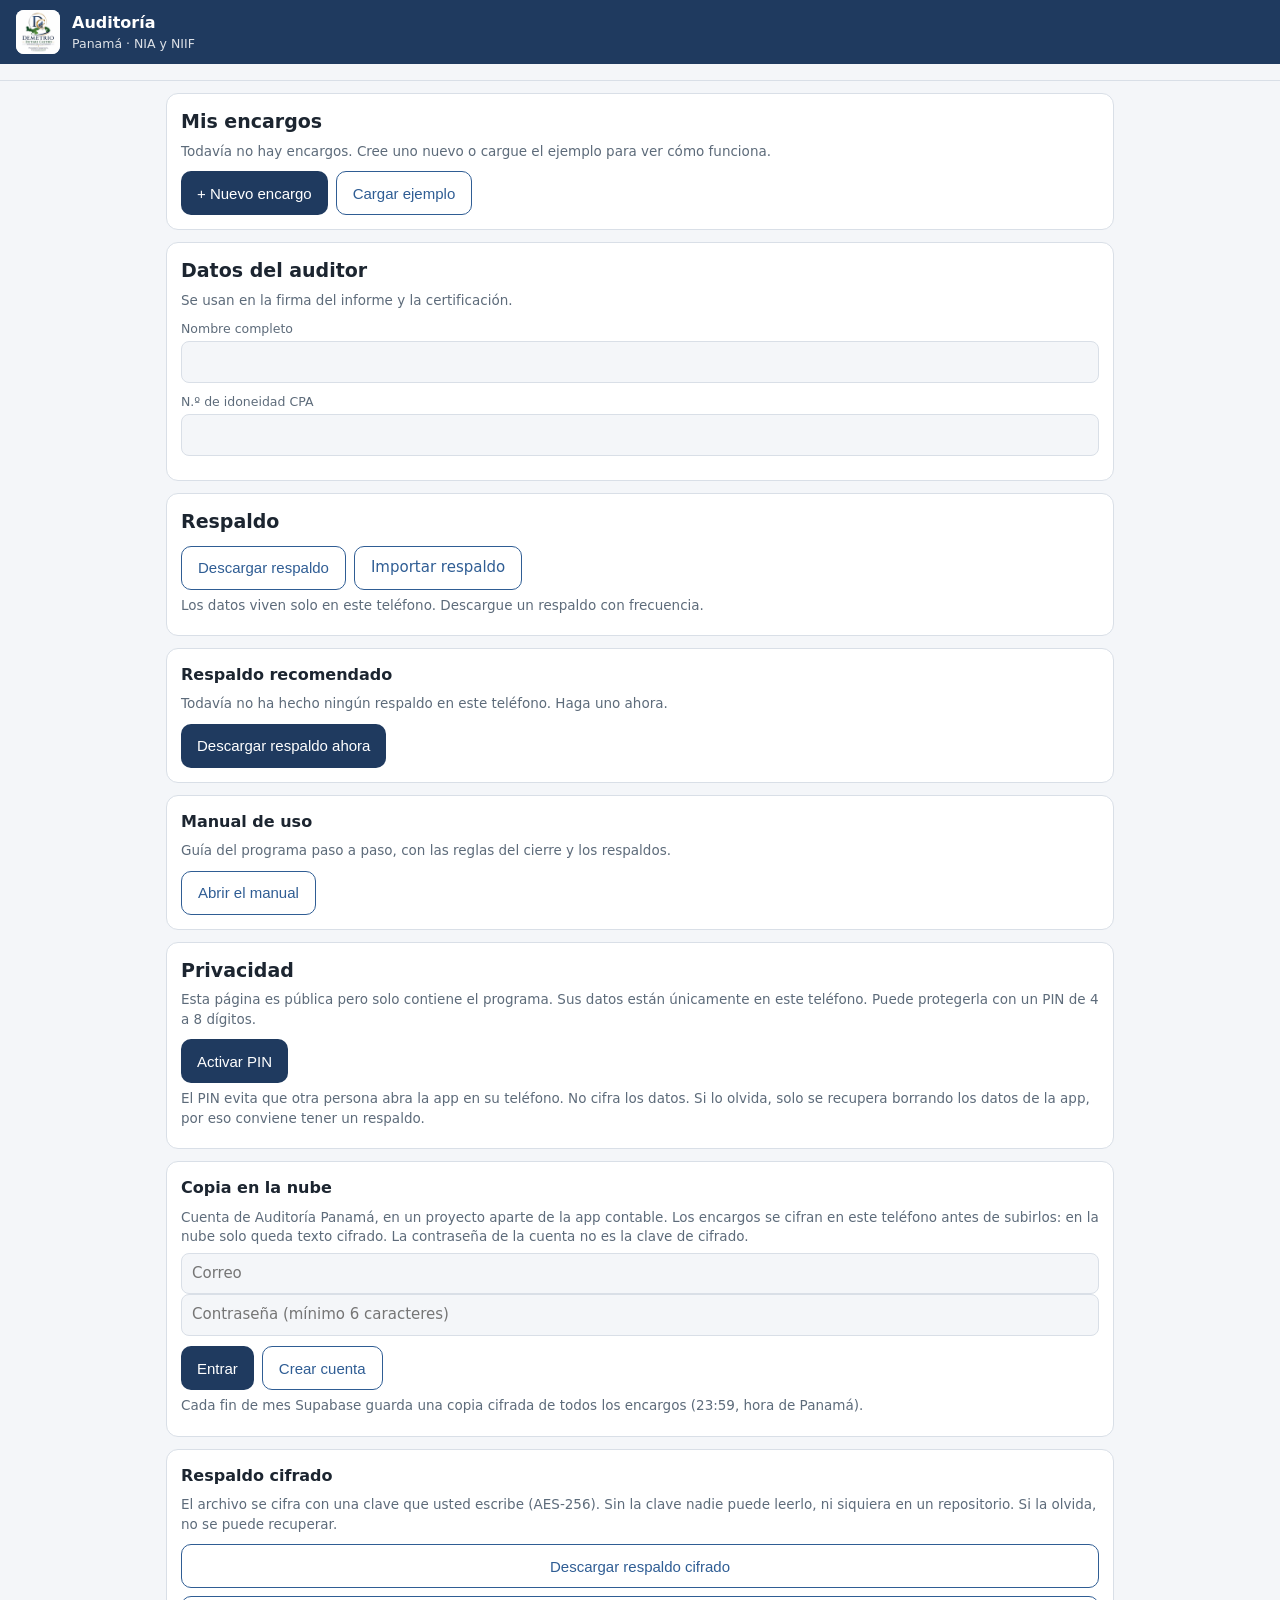
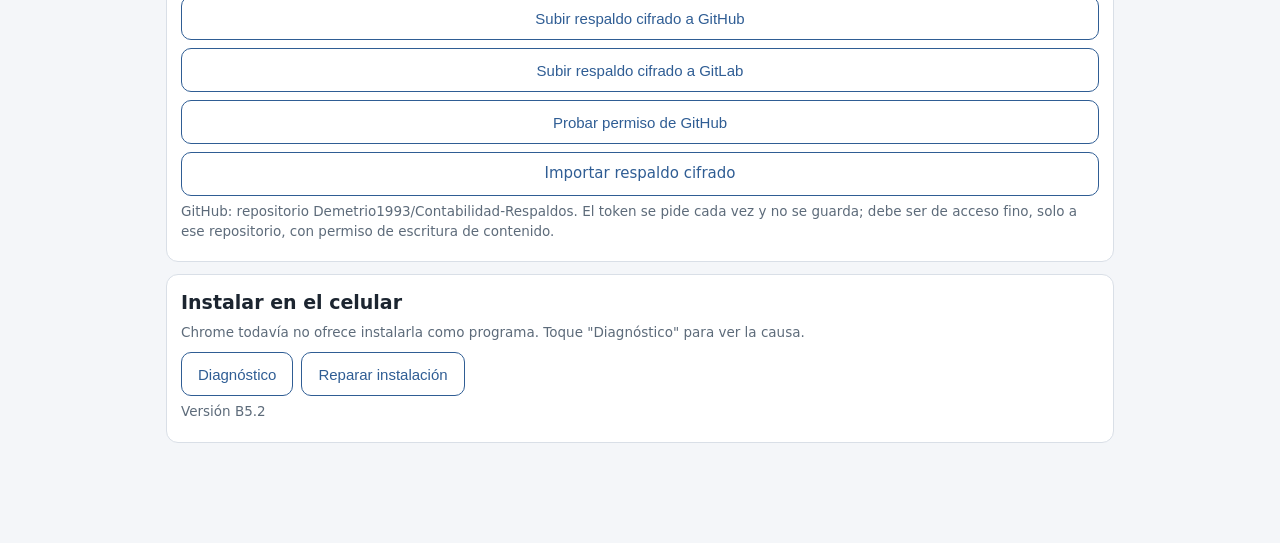
==== commit 358f4519: "Add files via upload" ====
--- a/index.html
+++ b/index.html
@@ -1564,8 +1564,8 @@
   usados[nombre.toLowerCase()] = 1;
   return nombre;
 }
-function xlsxHojaXml(h) {
-  var x = '<?xml version="1.0" encoding="UTF-8" standalone="yes"?>\n<worksheet xmlns="http://schemas.openxmlformats.org/spreadsheetml/2006/main">';
+function xlsxHojaXml(h, conDibujo) {
+  var x = '<?xml version="1.0" encoding="UTF-8" standalone="yes"?>\n<worksheet xmlns="http://schemas.openxmlformats.org/spreadsheetml/2006/main"' + (conDibujo ? ' xmlns:r="http://schemas.openxmlformats.org/officeDocument/2006/relationships"' : '') + '>';
   x += '<sheetViews><sheetView workbookViewId="0"/></sheetViews><sheetFormatPr defaultRowHeight="15"/>';
   if (h.anchos && h.anchos.length) {
     x += '<cols>';
@@ -1595,8 +1595,21 @@
     });
     x += '</row>';
   });
-  x += '</sheetData><pageMargins left="0.5" right="0.5" top="0.75" bottom="0.75" header="0.3" footer="0.3"/></worksheet>';
+  x += '</sheetData><pageMargins left="0.5" right="0.5" top="0.75" bottom="0.75" header="0.3" footer="0.3"/>';
+  if (conDibujo) x += '<drawing r:id="rId1"/>';
+  x += '</worksheet>';
   return x;
+}
+/* Logo: se toma de logo_datos.js (lo genera construir.py desde app/logo.png) */
+function xlsxLogo() { return (typeof LOGO_B64 !== 'undefined') ? deb64(LOGO_B64) : null; }
+var XLSX_LOGO_EMU = 1005840; /* 1,1 pulgadas */
+function xlsxDibujo(col) {
+  var e = XLSX_LOGO_EMU;
+  return '<?xml version="1.0" encoding="UTF-8" standalone="yes"?>\n<xdr:wsDr xmlns:xdr="http://schemas.openxmlformats.org/drawingml/2006/spreadsheetDrawing" xmlns:a="http://schemas.openxmlformats.org/drawingml/2006/main">' +
+    '<xdr:oneCellAnchor><xdr:from><xdr:col>' + col + '</xdr:col><xdr:colOff>0</xdr:colOff><xdr:row>0</xdr:row><xdr:rowOff>0</xdr:rowOff></xdr:from><xdr:ext cx="' + e + '" cy="' + e + '"/>' +
+    '<xdr:pic><xdr:nvPicPr><xdr:cNvPr id="2" name="Logo"/><xdr:cNvPicPr><a:picLocks noChangeAspect="1"/></xdr:cNvPicPr></xdr:nvPicPr>' +
+    '<xdr:blipFill><a:blip xmlns:r="http://schemas.openxmlformats.org/officeDocument/2006/relationships" r:embed="rId1"/><a:stretch><a:fillRect/></a:stretch></xdr:blipFill>' +
+    '<xdr:spPr><a:xfrm><a:off x="0" y="0"/><a:ext cx="' + e + '" cy="' + e + '"/></a:xfrm><a:prstGeom prst="rect"><a:avLst/></a:prstGeom></xdr:spPr></xdr:pic><xdr:clientData/></xdr:oneCellAnchor></xdr:wsDr>';
 }
 var XLSX_ESTILOS_XML = '<?xml version="1.0" encoding="UTF-8" standalone="yes"?>\n' +
   '<styleSheet xmlns="http://schemas.openxmlformats.org/spreadsheetml/2006/main">' +
@@ -1636,7 +1649,7 @@
   function u16(n) { return [n & 255, (n >>> 8) & 255]; }
   function u32(n) { return [n & 255, (n >>> 8) & 255, (n >>> 16) & 255, (n >>> 24) & 255]; }
   archivos.forEach(function (a) {
-    var nombre = xlsxUtf8(a.n), datos = xlsxUtf8(a.d), crc = xlsxCrc32(datos);
+    var nombre = xlsxUtf8(a.n), datos = (typeof a.d === 'string') ? xlsxUtf8(a.d) : a.d, crc = xlsxCrc32(datos);
     var cab = [].concat(u32(0x04034b50), u16(20), u16(0x0800), u16(0), u16(0), u16(0x5A21), u32(crc), u32(datos.length), u32(datos.length), u16(nombre.length), u16(0));
     partes.push(new Uint8Array(cab), nombre, datos);
     var cen = [].concat(u32(0x02014b50), u16(20), u16(20), u16(0x0800), u16(0), u16(0), u16(0x5A21), u32(crc), u32(datos.length), u32(datos.length), u16(nombre.length), u16(0), u16(0), u16(0), u16(0), u32(0), u32(offset));
@@ -1656,8 +1669,13 @@
 function xlsxCrear(hojas) {
   var usados = {}, nombres = hojas.map(function (h) { return xlsxNombreHoja(h.nombre, usados); });
   var arch = [];
-  var ct = '<?xml version="1.0" encoding="UTF-8" standalone="yes"?>\n<Types xmlns="http://schemas.openxmlformats.org/package/2006/content-types"><Default Extension="rels" ContentType="application/vnd.openxmlformats-package.relationships+xml"/><Default Extension="xml" ContentType="application/xml"/><Override PartName="/xl/workbook.xml" ContentType="application/vnd.openxmlformats-officedocument.spreadsheetml.sheet.main+xml"/><Override PartName="/xl/styles.xml" ContentType="application/vnd.openxmlformats-officedocument.spreadsheetml.styles+xml"/>';
+  var logo = xlsxLogo(), dibujos = [];
+  hojas.forEach(function (h, i) { if (logo && h.logo !== undefined && h.logo !== null) dibujos.push({ hoja: i, col: h.logo, k: dibujos.length + 1 }); });
+  var ct = '<?xml version="1.0" encoding="UTF-8" standalone="yes"?>\n<Types xmlns="http://schemas.openxmlformats.org/package/2006/content-types"><Default Extension="rels" ContentType="application/vnd.openxmlformats-package.relationships+xml"/><Default Extension="xml" ContentType="application/xml"/>' +
+    (dibujos.length ? '<Default Extension="png" ContentType="image/png"/>' : '') +
+    '<Override PartName="/xl/workbook.xml" ContentType="application/vnd.openxmlformats-officedocument.spreadsheetml.sheet.main+xml"/><Override PartName="/xl/styles.xml" ContentType="application/vnd.openxmlformats-officedocument.spreadsheetml.styles+xml"/>';
   hojas.forEach(function (_, i) { ct += '<Override PartName="/xl/worksheets/sheet' + (i + 1) + '.xml" ContentType="application/vnd.openxmlformats-officedocument.spreadsheetml.worksheet+xml"/>'; });
+  dibujos.forEach(function (d) { ct += '<Override PartName="/xl/drawings/drawing' + d.k + '.xml" ContentType="application/vnd.openxmlformats-officedocument.drawing+xml"/>'; });
   ct += '</Types>';
   arch.push({ n: '[Content_Types].xml', d: ct });
   arch.push({ n: '_rels/.rels', d: '<?xml version="1.0" encoding="UTF-8" standalone="yes"?>\n<Relationships xmlns="http://schemas.openxmlformats.org/package/2006/relationships"><Relationship Id="rId1" Type="http://schemas.openxmlformats.org/officeDocument/2006/relationships/officeDocument" Target="xl/workbook.xml"/></Relationships>' });
@@ -1672,7 +1690,15 @@
   arch.push({ n: 'xl/workbook.xml', d: wb });
   arch.push({ n: 'xl/_rels/workbook.xml.rels', d: rel });
   arch.push({ n: 'xl/styles.xml', d: XLSX_ESTILOS_XML });
-  hojas.forEach(function (h, i) { arch.push({ n: 'xl/worksheets/sheet' + (i + 1) + '.xml', d: xlsxHojaXml(h) }); });
+  hojas.forEach(function (h, i) { arch.push({ n: 'xl/worksheets/sheet' + (i + 1) + '.xml', d: xlsxHojaXml(h, dibujos.some(function (d) { return d.hoja === i; })) }); });
+  if (dibujos.length) {
+    arch.push({ n: 'xl/media/logo.png', d: logo });
+    dibujos.forEach(function (d) {
+      arch.push({ n: 'xl/worksheets/_rels/sheet' + (d.hoja + 1) + '.xml.rels', d: '<?xml version="1.0" encoding="UTF-8" standalone="yes"?>\n<Relationships xmlns="http://schemas.openxmlformats.org/package/2006/relationships"><Relationship Id="rId1" Type="http://schemas.openxmlformats.org/officeDocument/2006/relationships/drawing" Target="../drawings/drawing' + d.k + '.xml"/></Relationships>' });
+      arch.push({ n: 'xl/drawings/drawing' + d.k + '.xml', d: xlsxDibujo(d.col) });
+      arch.push({ n: 'xl/drawings/_rels/drawing' + d.k + '.xml.rels', d: '<?xml version="1.0" encoding="UTF-8" standalone="yes"?>\n<Relationships xmlns="http://schemas.openxmlformats.org/package/2006/relationships"><Relationship Id="rId1" Type="http://schemas.openxmlformats.org/officeDocument/2006/relationships/image" Target="../media/logo.png"/></Relationships>' });
+    });
+  }
   return xlsxZip(arch);
 }
 if (typeof module !== 'undefined' && module.exports) { module.exports = { xlsxCrear: xlsxCrear }; }
@@ -2571,7 +2597,7 @@
   partes.forEach(function (x) {
     h += '<section class="card parte"><h3>Parte ' + x.n + '. ' + esc(x.t) + '</h3>' + cuerpoParte(e, x.n) + (x.n !== 1 && x.n !== 6 ? revisadoCheck(e, x.n) : '') + '</section>';
   });
-  h += '<section class="card noprint"><div class="botones col"><button class="btn sec" data-act="imprimir">Imprimir o guardar PDF</button><button class="btn" data-act="xlsx" data-m="todo">Libro de auditoría completo (Excel)</button></div></section>';
+  h += '<section class="card noprint"><div class="botones col"><button class="btn sec" data-act="imprimir">Imprimir o guardar PDF</button><button class="btn" data-act="xlsx" data-m="todo">Libro de auditoría completo (Excel)</button><button class="btn sec" data-act="docx">Informe completo en Word (con logo)</button></div></section>';
   return h;
 }
 
@@ -2884,7 +2910,7 @@
 function cardRespaldoCif() {
   var c = conCfg();
   return '<section class="card"><h3>Respaldo cifrado</h3><p class="mut">El archivo se cifra con una clave que usted escribe (AES-256). Sin la clave nadie puede leerlo, ni siquiera en un repositorio. Si la olvida, no se puede recuperar.</p>' +
-    '<div class="botones col"><button class="btn sec" data-act="cifBajar">Descargar respaldo cifrado</button><button class="btn sec" data-act="cifGitHub">Subir respaldo cifrado a GitHub</button>' +
+    '<div class="botones col"><button class="btn sec" data-act="cifBajar">Descargar respaldo cifrado</button><button class="btn sec" data-act="cifGitHub">Subir respaldo cifrado a GitHub</button><button class="btn sec" data-act="cifGitLab">Subir respaldo cifrado a GitLab</button>' +
     '<button class="btn sec" data-act="cifProbar">Probar permiso de GitHub</button><label class="btn sec">Importar respaldo cifrado<input type="file" accept=".json,.enc,application/json" data-act="subirCif" hidden></label></div>' +
     (CON.resp.length ? '<ul class="vals">' + CON.resp.map(function (t) { return '<li class="' + (/^(Error|No)/.test(t) ? 'no' : 'ok') + '">' + esc(t) + '</li>'; }).join('') + '</ul><div class="botones"><button class="btn sec" data-act="cifLimpiar">Quitar mensajes</button></div>' : '') +
     '<p class="mut">GitHub: repositorio ' + esc(c.repo) + '. El token se pide cada vez y no se guarda; debe ser de acceso fino, solo a ese repositorio, con permiso de escritura de contenido.</p></section>';
@@ -2984,7 +3010,39 @@
     }).catch(function (er) { CON.resp = ['Error: ' + er.message + ' El respaldo NO se subió. Use "Descargar respaldo cifrado" para no perder el trabajo.']; }).then(refrescar);
     return true;
   }
+  if (a === 'cifGitLab') { cifGitLab(); return true; }
   return false;
+}
+var CLAVE_GL = 'auditoria.pa.gitlab';
+function glError(st, msg) {
+  var m = { 400: 'GitLab no encontró la rama main o rechazó el nombre del archivo.', 401: 'El token no es válido o venció.', 403: 'El token no tiene permiso de escritura (necesita write_repository).', 404: 'GitLab no encuentra el proyecto o el token no tiene acceso a él.' }[st];
+  return (m || ('GitLab respondió con error ' + st + '.')) + (msg ? ' (' + (typeof msg === 'string' ? msg : JSON.stringify(msg)) + ')' : '');
+}
+/* Espejo del respaldo cifrado en GitLab (proyecto privado, rama main). El token no se guarda. */
+function cifGitLab() {
+  var gl = leerLS(CLAVE_GL) || {};
+  var proy = prompt('Proyecto de GitLab (grupo/repositorio)', gl.proyecto || '');
+  if (!proy) return;
+  proy = proy.trim();
+  if (!/^[\w.-]+(\/[\w.-]+)+$/.test(proy)) { aviso('Escriba el proyecto como grupo/repositorio'); return; }
+  var tok = prompt('Token de GitLab (no se guarda). Necesita permiso write_repository');
+  if (!tok) return;
+  var k = pedirClave(true);
+  if (!k) return;
+  escribirLS(CLAVE_GL, { proyecto: proy });
+  CON.resp = ['Cifrando el respaldo…']; refrescar();
+  var ruta = 'auditoria/' + nombreCif();
+  cifrarTexto(respaldoTexto(), k).then(function (j) {
+    CON.resp = ['Subiendo a GitLab…']; refrescar();
+    var url = 'https://gitlab.com/api/v4/projects/' + encodeURIComponent(proy) + '/repository/files/' + encodeURIComponent(ruta);
+    return conFetch(url, { method: 'POST', headers: { 'PRIVATE-TOKEN': tok.trim(), 'Content-Type': 'application/json' }, body: JSON.stringify({ branch: 'main', content: btoa(unescape(encodeURIComponent(j))), encoding: 'base64', commit_message: 'Respaldo cifrado de auditoría' }) }, 60000);
+  }).then(function (r) {
+    return r.json().catch(function () { return {}; }).then(function (j) {
+      if (!r.ok) throw new Error(glError(r.status, j.message || j.error));
+      marcarRespaldo();
+      CON.resp = ['Subido a GitLab: ' + proy + '/' + ruta + ' (rama main). Revise el repositorio en GitLab.'];
+    });
+  }).catch(function (er) { CON.resp = ['Error: ' + er.message + ' El respaldo NO se subió a GitLab. Use "Descargar respaldo cifrado" para no perder el trabajo.']; }).then(refrescar);
 }
 function changeCon(t) {
   if (t.dataset.act === 'subirCif') {
@@ -3029,7 +3087,7 @@
 var PERMITIDO_CERRADO = {
   paso: 1, sig: 1, ant: 1, inicio: 1, abrir: 1, tab: 1, modoEst: 1, verEst: 1, todos: 1, imprimir: 1, xlsx: 1, respaldo: 1, tabInf: 1,
   toggleImp: 1, toggleImpDiario: 1, diag: 1, reparar: 1, instalarYa: 1, pinBloquear: 1, pinOlvido: 1, pinCambiar: 1, pinQuitar: 1, pinEntrar: 1,
-  cerrarEncargo: 1, reabrirEncargo: 1, probarCalc: 1, manual: 1, cifBajar: 1, cifGitHub: 1, cifProbar: 1, cifLimpiar: 1, conLogin: 1, conEmpresas: 1, conSalir: 1, nubeEntrar: 1, nubeCrear: 1, nubeSubir: 1, nubeLista: 1, nubeOtraClave: 1, nubeSalir: 1,
+  cerrarEncargo: 1, reabrirEncargo: 1, probarCalc: 1, manual: 1, cifBajar: 1, cifGitHub: 1, cifProbar: 1, cifLimpiar: 1, conLogin: 1, conEmpresas: 1, conSalir: 1, docx: 1, cifGitLab: 1, nubeEntrar: 1, nubeCrear: 1, nubeSubir: 1, nubeLista: 1, nubeOtraClave: 1, nubeSalir: 1,
   nueva: 1, ejemplo: 1, gobCheck: 1, bitacoraVer: 1, cerrarManual: 1
 };
 var BITACORA_MAX = 500;
@@ -3451,11 +3509,138 @@
 
 </script>
 <script>
+var LOGO_B64 = 'iVBORw0KGgoAAAANSUhEUgAAAZAAAAGQCAIAAAAP3aGbAAEAAElEQVR42ux9d4BdVbX+Wmvvc26/d2pmJpl0kpDQexUQFUUQRLHx7Oizd58+e/eJT5/[base64]/ZAiwtpYhk1YGS2Oj5QHNw/1bxsbGTKV3mC0PyiP22Cc0ACyQlAIhEBEiIgIoAlJaeX7fsr3076XtMmczjVnc+3Jhlby88lMo/aaiJJu/CMAIhZBYrSKI86w4niy949FBICUqk+Oy6Wh4Z6tg1vWdW9aPdy3xhR7TXVc8agmUNpXPimttZfyEsrT2vMTSilFpEihIkJEIvc/JCLUWidIYSgGgYUtgUatydN+opDKN1PjLF3YJ5VuQMoI+AIAIMhS63rFJ1UccQ/rJU8KFRERQQSiqEwLSuVtmx/ZvvaRTavv7u1aDaMjCaxkUjpT0IlkMpVIgZcQUiwAgEiACAQOk0gpFX1WhABEpLVGQkWkVRK18rSvVEKTQiWgIKFJi2VmBssegZdRutHLTE00tVN6BlEjkHZNLwCeDFvx/DEGrDheUoAlwixglUq47w/39i5ffu+6+5cMbVwVlDenIMhmMZ1NJFJ+MpHylG8JrFhhIFKCiAia0NPK87Qij8hTikgrVIiIRIqItFae5xORUqS1QiJSPiKICDOziCJPe1opQtKolFKKjRhTBsXab06kmiRf0OmZmO4EyCEAi0EBQMJaoRoDVgxYcbyYAYuZRQyRdtf8yEDPQ/ffs/[base64]/ZVU2Zpao3miwCAGKdaL52l1BiwXvzBzKQIAQFg68Z1t1935cplN9Lwo815aWtOpxN+SLZYCoOyAUAvmcoWmvzmNvJalcoMVnFTz1j/QDBaCcZL1aGhwaam1pnTp7e3TWmfOqWzo6MhVyg0tSSzac/[base64]/[base64]/95099/Mzq4bP6M/MymvHCxWKlUlYbcPpkpB6Zb5wWYHRgqbtm8vTg+kkjpqe1T99/vgLlz57S1tyqKSMWWBYRFBGsBe4isChE/ov7ae/[base64]/53741t+yzDzXm9NjYOGJrbsahiamHp3IdxnpDlWpf7/by8GA6nZk3f/7+B+7f0tIa4ZQ1NaDAmvbCc3zQRMDt+QDA6PjIo6vWrFy+YnCga3p+eH5TmEpUqqYchlqBknC4NDRMLfvuc8I7m9sPZgFkCxQ342NaQxzPJ8ByPEytdXlk9G+/+9k9t1yyaDrPbcUhQ4HubOg8qnXGYZhtDQJVGuvr7e0NbNDS0rzvgoWzZs/2PU8ArDWItYb48/XoiYgiBQjWhqtXbVm6bOlo18am7ODs5tG8CqumjKySyi+WhvuGitP2P3X+CW/3dIFDizreo44BK47nB2BZa7XWALDkxuuuu/C8dLB63qKmZDKH6f0LC07INM1VmDZcqQblsfGxajlsbm7dd8G81imtAGSFrbWI6FIzlBfAMRQRt1nNbDds2HbP/Q90b10xU410to5k/QpYbbUGE/Z3d4WZ9gNOfn/HnKNZrOPHxydhDFhxPIe6CmBN6Hn+QH//H3/+X1vuvnTuLMg3T03MOGLeAWc1tOxbMpVKaVjYBkHIAvlCvrOzs6GhwbEQABDq0IkvALR6LPoTkQCsWrXm3jvu6+96eE7z+NwGA16lGoDWujw6ONgzPv2INx3wyncA+GwtxuVhDFhxwHPEBXVp0V033XTRL7/c4W+e2dmWmnr4Psf/W/PMRUFgKsVhG4ZhaK2VXD7X1taWz+fqb/eLY4gmLIBARNaa+x946Lbb/qWDrv07KlNSVS6HAakEyPatW7DxyOPf9Il0Y5sxxh20OGLAimPvheVQK79aqf751z9ecf2vZ83BKfMO2+ews2fMOyE0Ui0XiTRzUK5UtfJa29oKhYIrHuurOS+yWtu9qLGxsdvvvGvFg/c2683zmkfSlDRgtK+Hesf7y3jUGz4+Y5/j2Rgkgpj0EANWHHspt7JWab1p3bpf/+DT3H3roUe/bJ/Dz5h6yOngZYLxMS2stB+aMAzDQj6fzxdI0TOnJj3/5VzqKefmzduuvubK/p77D2ql6fmSEQblhdVg46a+Bcefc+gr3s3GImGMWTFgxbHHUwkW1krf86+rL/7R55oK1ZPOevf8Y/+t0Ng2UhqzIacSSUWqGoZaq3Qq7fueUw7Fl4bHajRJVKpaqSy+9fZ777mtw+s6pKVCylSV8oFWPbJy2kFnv+ytn2JhEESMy8MYsOLYw9S5y3//45t+980DTzru5W/6/KyFx1ZKlWK5pJGSiSSRshwqz/M9H1+qptBOjxCR1q9ff90115W2r1rYOdCaD0wFEkl/48Z1ifZXnvqOL6NPYgUplgiPASuOPTMUKxWHLvzRfy69+a/n/vtnDn79x1SqYIpFMYEoSibTIISISgkiveSlVoRZlFLlYvny625YevfVBzeNL5oSWGHK6K2b+it40Os+/LVkOsPMMWbFgBXHHukrX/uP31xywY8/+7X/mX/YySY0NqwSoPaU8jQAARAiAnDs/QcTXS0CwDtuv+fGf17Vkt5w5GwBrKD2ejcPDYb7nPnx76RzeWaj4towBqw4nsVyLAiCsbHxoFpk4SlTOkqlslLaKaZrrRDFtWNELAACEECsZlcvDxER16xb8/dL/6lHHjpsn1LGV57n92wf6Bua/obP/FeyIQ/WxnlWDFhxPDtoValUhkdGUsmk53uIEAaBUp5DK6pZ0sQC5085QBwcHPzLxZf2r7/1mLmlxowilRjYNjDEs8/4xPf9ZEoYYlppDFhxPNMysFKp9Pf353I5t38DAIREyqFVtCIXW8g8Jehba5VSlUrlH5f94+E7rjh6XqWzVRGkRnsGB/Si0//9m8rzQSDmOsSAFcczQquurq58Pu/7PiK6jkw9t6oj1J4GrMclRsjE9f3Y//78ItK7Z8PMRGTZXvaPq+5dfNnL54/N7PAUJNdv6aqmjjzzvd9gYkCMhbRiwIrj6aBVtVrdvHlzHa2IqNa00hO+ys/X5ro4rqpIDUOxpkz63EvrIcL1N9x819V/PHx2/9zpeVKZVY9uzk4/7aS3fTTe3Xn+62HFvcbn4xtjjNm6dWsmk0kmk26lxkkSIyKAu+ZFWHp7RkMTsnBoDDMoTysEBBERC2SRAIAQCDGSWEECAYwc4YWZXXaEVoBBhAUYgAWEmZGBkIw4YUBnHx/JsgswoHVECiQgQk8rTUie9hO+5/lJP+ElHteNAq219dXl5wS8rOVTXnWyr73r//Z/AY8tmp1esO/MlauvXPavpoNOPifekX6eRwxYz8fYuHFjIpFIp9NOmh0AEAXQiasoYSFFGzZufO0Z/z5u0EvmlJdSXhr8FCNZY5gZhAUFECnhq2SStBYUAHaqDAJsWICZma21EFq0Imw1G2RjLLM1aCwKhBIyh8gBOXMJZzIh1ooBUYiAyISgEAgZFGnP8z0vl041FQpNhXxLY2FaR8v06R0dHe3TOzs7p3ekUskJ7DAhCxLh3txwJCJr7Ukvf1lgzfWX/[base64]/7zFHHbHfon3ap7U7YDDGuK2avZNzEZEx5pRXvlzY3n7db5PJ4rT2wvxFU5de+7PG9q/[base64]/rlhxy8VnHJttaEwP9fd3jXWe8s5vgyasVawxYMVN9zh2BiyHViMjI1u2bJkyZUqd8aiU0lojYiqVVEpLTXRBAACBHtN0D9g+8MCK313w2wsuvExPOzQ1dU7gWlkiIgGIAY5+h4VdV0pEgCwygIBwIGCFBa2giHPLARAUIyIgJIDARsQyCAkAipXo/CGnvw6AIIKCwAgi7HQRjCVUqBWiKCRUYCSsFsPKOARBUyF53JEHvPF1p7zutFOampscbBEQKtwLtFJm+eOf/tD3yLVnHNeSzCTXrd2S6zzx8NM+xLUkKwasGLDieJwMKwiCdevWFQoFpZRrXdUHgtls1vM8meTnV4e5mkNW1EYXRF/7APDHi6543/u/4e9zuNfQakzFWgtoSaDexrLAkbeWMICgABtGDAQFAJQFBGSFyIBiAYzz+2JriQMQFCAECyTWpVKWUcAAi1gUYbEITFG/DAQJhBA1IgBaZ2FIpJRWhBgG1croIITluTPazjrtVe9++5v2Wzg3gq093JgXESIslcq/+MX/JcbuPe24Nl95jzyyYd9Xfm7moiNFOLKGjSMGrDh2wqw1a9Z4nuca7e47jiyaTqdTqdSuXTbIzCJsLScS/oc+8ZX/+8MdzQcdVg3KIliDDxYEFBCpARazUqgUWWPAhjaoVkslWw3AGDBV4CqYEJgBDQADOPAiAAS2wACsQGlQCpSGVFp5nvIUKbRcS8mEGFSUFCICsnseiApr1hekPCQdVsYqI4Ot+cLb3nDKxz/4trlzpwOwMaIU7WkSSVd3929/[base64]/4Fz3/ip951TyGZCY5Xag20tt7vz6Jr1V//2FycdUpk1s3nb+q1V/4DD3/BJY42KJ4YxYMUxGYBKpdL69esbGxvr7CQ3L/M8L5fLPY2ayGUNfb0jR77i3G2UTeYKwCigAKxEcg6CbF0dGQbhjGz5jKPmL1q4/9x9pndMbWluaWnI57XeXSlUGBwY6evt27Bpy/KVjz6w7OGHHnp01aZuW6xCIqEKec9LkvKRlBVkREQFwggcpVoEFgUFFRJpbUxYGi8eceC88/7jPS8/8UgrVoQV6j2GWVYpfdcd995/4/mvOy6Xy6SWP7hhzkmfmrrvEcIWY8edGLDiqMfatWt933ddKiJSSjlee6FQeHoEJZd8hQG/4vQP3Lm9nGtt59BRRK2AoAAIiBgRqwlHhobPPev4C7730fqvWzFsEUQQeac0DhHFjSjdo2C0mYOo8DFU0OHRsUdXrF28+Pbrb1p8111Ly+MlSBdSTa0qmbPKEwDhEAUQNRACRdJ7hOiAW2tdrFQyIJ96zxv/4xPnJJP+HmVIiQgSXnLxn3jrjaccP6VSKq3t0se96bvkJRAAIMas50Wor33ta/FRgOduBWdgYKBSqWQyGTe0clCFiLlczvO8Z1Lm+J6+7KrFq7vH0/lGNhbQIggwOsqVCCOAQqhUS4fOmXHaKw8PwgAAJXKiAUWklHZPSSlF5D6o9plq31FEynkzO/Y81/iomXSqs7Pj+OOPfPvbz371K09samnq6trSt2FjUK5oRK2AlLCjPiAJoFtOnFTzckJ7ofJuuO3uh+599JijDmlqzDpu2p66ewN2Tp9z2z0bOexe0NleLI4Oj1emTD/Qdd/jM/b5EPHb8NwdeqJqtTowMJDJZNz+Td3TNJVK+b7/tOdT0TWP0NDYKCGKIIAFAeBa6x0lmt8BgSXlkVJKa0+pKEuq51C4O/vAdXRzbAwHW2EYIMqRRx1y3n996Y5br/reT74xZ05zpevR8Z5NYalIwkrVrZlxR0AHYxk4zDc2Xnv7g2e9+TP3Prja930Tmj1Um7NwQ0PulDPOXLoh0d1nZs/uGNp8y3DPeiK9UxsR4zXpGLBegtHX1+d2m90/Pc9TSvm+n06nn5VpeiqVAmGRsLaIzAxWYKLQYxBAxZoAAJ9t2T+HX1r7hMpaG4amraXp8x97/x1LLv/at/+jIUPBti08PGzKRSTQSARISIQuXUMREWEUNIFJNuZW9vSc/q7PXrn4Ls/3jNkjmEVI1tr9Fs0/4NBT71o3DOTPavS23HclAACYWBYxBix4Kffax8fHK5VKnbLgchOHMs/W3TubzQIwCjuiFoNldBvOjmQgCABUMyvcU9ej1HpSilmMsW3NzV//0ueX/OvyM954SnVge3Vgczi4jUxFI4LQxO+4/8ciAIExOuUPjlXe9uGvXn7jHZ7nWWP2GIkXX/aKE4vJ2evWDnVMa6+OPtS95WEiXyTu9saA9RJuYLn0qp5JOR5DIpHQWj9bZMVkMgWWxbCwFbAIQEIoiOJWqV1dw2qvbIE5qQeliJmrYXDgogX/uOSCn/z461kdBAPd5eE+G1SJoh8WEGFBEWAWY4mZjUkmvKCq3/WR79xw893a80JjBMF9PJuAxZJNpY8+7rQHe/TIWHn21Ib+ZVcCT7SxRCYr58QRA9ZLQGh8ZGQkDMM6YCml3BfJZPJZSa/cxZRIUlTqiaAAAQKKa0+574AVYETZ29ml53mhNcaGH//YuVddecnc+Z3BYH91qN8URxUhCLCIuCfujhlaALQW/QQVTfC2j3zjtvtX+p4XWvvsPz1CZt5v4YL8jIPuXtOXbWrKBr39mx9EJLdaGUcMWC85xd7e3t7JxaCIWGtTqZT7+tl6rFQ6CVjLQASAXXrAEi0qSx0S9n64yWO5Wj3huCNuvPbSY45faAa7w+GhYHSYCNzatUWw9ZkhAAMYa3ythovB+z/+rc1dQx7RHuLlIMBRR57YOzy9d8AUOnK9G29hCGDPb2XHEQPW8y696u/vZ2bP8+pyV8YYrfUur+Ds0oQeAFLJFIiAWEKK0hYWYFdvMYsgMEhtH3ovXowo4DK+pO+HxsyaPv2fl/3pxFccbka2haMDYWlcEUokVuPWJJGFRay1aCymUqlHV6/99GfPswb2BOYiIjN3tk2Zvd8xyzYUs4WmdHXTUPcDiCgxbzEGrJcUlcFaOzg4mM/n6412ay0zZ7PZZ70tklA+oDC6hgtDrd1ek2LnWvcH92TT/SlCK2WMaW5suvSSC44/6TAz1h2ODkq5qICdLAS7+aUAM4OEALYaVv2G7N+uuvbH/3uhVmqPkZ/loCOP7OGWrf1D7Q3pkTUPAoSAHI8LY8B6CSmQ9ff3I6Lv+64sqlaro6OjiUQimUzuAXlGhEjJgd3HTkYSHNkYitPYeq5CKWWMaW1q/NMfLliwaK4Z7TXjg0oCAbAiE09MGMAIW7DChimX+/YPfnnX0mVaKWa7J5KsfDaz/wHHPrp63Ms2o9k6NrABScWAFQMWvHR0r4aGhnK5nGOKMvPg4GAYhm5n8FlnJDIhAJBTS2anFcMoFsUqFAVuz4WxJgr4nGPWjM72C3/360IhExaHquPjhEoJoI2kbRCsMIIVYAuMWidGK/C1b/yyEhh+zDb4s3EwUUT2P+DQIW/epr7RpkY7tPk+FBKJr5o9rq34RNVGfOj39nDQda/CMASA0dHRkZGRbDabTqftHhh4ibtyxWGVAXR5lrCIFXFuE2CtdbQseY5TB6VUaMKjDtvv29/9IleLUilLsSIAwi7Ncvx8ZAQhEATL7Dc233DbQ3+59FpP6Wf9ACKiCGdSqbkHHPNoj036SSqtrY4PEWGcZMUZ1ksi+vv7U6mUI2pba3t6eoiotbW1LiW6B4IFud7Aqt+8xEkaM4OIdWrZzwPlJ6UoMNUPv/+dbz3nTeHwIFbLaAMAw46TL4QCgCIogCAEBgSSifP+52e9vYOk9sTEEAFkv33ngJ4+MhokqDTSszSWIY0B6yXRbi+Xy47azsxa6/Hx8fHx8aampmw2u4faxkROZs8yW2Zhdg1jRrEIDGIBAZD4ubv8dircEIhQoci3v/WFthkdYWnclsddRgWIQExqoh5DEORQJ1MrV6799R8uUqSs2PoffFbonU5DOZvOtc89bOOgl9AY9D5iTSXehd5rp0QMWM9Zu72vr8/zvPr7sXXrVmtte3v7nlujRUBAtFgz9wKe6L4zg3BkQvF8yhcUKWPt3Jmdn/v0v3NpG5XGxQSgSSkgUkAKSGlUHmlPeQmlfAkT+eyf//L3gZExrbxnP/dBBICZcxcMUVuVE74dqIxuBsR4Uwdim68XN1l0aGioubnZGOP7/uDgYFdX18yZMxsaGupsrD0UHFV7Ao9DXng+ljaKyDK/7z1v+e2Fv1m+dIUyoxYZqiEYR84gAAXgASKIBSgC8Iqe5Rf9+ZKPfuhca+2zqz+DAMzclMtOaTl4cPiGlvR4uffRdNP8uI0VA9aLWfdqeHhYRDzPq1ariLh+/fpqtTpjxgwienqAtStayUjghNhF7OP9p6iP/Rz2rh73yTt8z+eyH/vQBz/9yU/PmN7e1t7SNqWl0NDQ0tKczeVSybRSWgBMGBbLY8NDowP9vaXxkZoRDk8+Ps8WbE2fMX9t9z2NqTEZ2WzCstZ+pF4YRwxY8GJUkkmlUu7+39fXt2XLlpaWlqlTpz7rl9ZjMWHnFThnA1ETzHt+ZgpaKWPNW95y1nHHHtXaMqWxKe/pp25fWGZyZoo4GWqeHT5KU0uDyU8fLg3k0lurI496LYewMD6D20kcEDfdn5/tdmPM+Pi4E+rzfX/Tpk3FYnHGjBl18649lr8AiCDXKAET2CQTV9MEm+H50JSp+ZUJg2Aqndpv0fyWKQ1KkxUIWAKWgDkwEhqwAZiATRAYE4YsDKCIEAlJESoAAiAREK6xOISf9iKPS5ML7fsOBVkyJujfDM81CyTOsOLYU/SroaEhZ9tljDHGbNu2LZ1Oz5kzp/4Dz1YxBTszGhjYWX+JiAgJUZRbMUcqLg4f6mDxLNY4u5Nl1Fn4RKTc7xGB2FJYHmdrgCsSlo0pAxslIWFoUYAYURhYQBOkjGhhAiCdzJPOkvbJTyElAdROcOice7A2lNjxqDKzPI4fIiKAdLbPenh9IQy2yuhm5gpSEoAf94jFiVUMWC/sejCTyQCA7/tdXV39/f0LFixobGzc0+12jBaNrYABQhQCK0K1FrwAIoOYWm6Fz1EPyyAqIidgzyYcLA10VYZWFke32eIQcegrILREihRqJ/[base64]/BgaaC3d+Pqwa33BiObOBxVECYSiUymkExmMZEi3yOtiUjQEfZJMVnDNlRgEBgss7FsLLJ4JqwaKXOlwtV+U6n2VMaCSiVkZqX9fCHT0JbOL2js2DfXOjWd7/BSzdrz6y970/oVt19//YmvevW0ufsy75D8igAhTGnfd2DbPalksTq8Kl2YAbHTagxYL7L54NjYmIgkEgljTKlU2rhxYyqVmjVrlqt/9hT9CgAAlNt7BhQgZGCwQuhyC+Goo+O+VyfsPYvlzCShUdxpU4yIHPdysGt575olfZvvLw31cWU8nfAT6Wwi5Sm/QXtp7RFqzQDEoAATnq+UIkXo5KRFwjBky5bZWFMeL4kY5pBQaVAWQHmEDIjg65SxQTWs2pGh0cGBgfKyNWyAkp5q1OnGVKEJvGSxKF2bu7u2PzLatXx2e2ba3IUiPFmezH3R0jFtXbK1LRwxY73AJYBMfJ7HgAUvvnUcp9CwcePGrq6uAw44YI/[base64]/fpEIjF37tw9S7+Sem2oQdAKMwgIkCDUGu4oIkAiAGzFCeTtGWMFEREGUhSGfWtuu2TV7ZcVh/oKmVy+cYZFFLYhM6AVAoU6k8qy2M0bN61fM9TXP+oX5sycd+ARpy5sm3do69QZ+UIjaP+J0xkWW6mMjowNbxnqXtWzYfVA90Nku5O+5+sUoRYkUqCAxApbQLZiUGxk/CoWrIjylVZAiiLd+x3tCN0Xze2dW1a0lItbgtJ2r3FOzB6NAevFE+Pj4wDgPJwHBga2bdvW2dnZ1ta2F9IrAFBOoQGdnwOggDCIs4AGBQKRrdYeS7CYLSmNEKy49+qHbjy/3L8qm2nON7USgLGWNKESy6FSkM3mLcvyBx5etWq7yc868IjTX3P8aTP2P8RPZuoWimyFTeQ4izVznUh4AlGIEFOpxnSqsWPK7CMXHANhcbA4sK67a1mx6yHTt7EcVoIQWJQmT8AiI6A4K5/[base64]/nWmZVhm4NitsFKgCJ+GyPAetFEiMjI1rrIAi01lu2bAEANx/cO2FFwFn7sQWsYxKJIIBrugM4HKuJjpIrFp9pYsUKFVF16ZI/3fP3n6pgoLW5BT3NxhIJIYGIZUuE+Xx+w7pNd9y6Ntl56L999TvHvup0ABSxxlQJFSJpQgAQ1AiIggKWRCbNDiag1sn7iZuCOqlVEGHLAJoKfucx2c7DW0c3BNvu2b5iyaZHVwyXA/I9UITCbl0JgTUpD5/MG0dACCDTOGWUsTrWb4KS52VEJE6wYsB6MUSxWMxms0EQiMiWLVuy2WxnZ+eeIzQ8ZlxYl45Bt6QDgBg5/gGgZSRAUbVdQ3w2Lju2rLQqFweu/f1X1t1xSWfrVN3SFrABMB4mEBGJLHMipZSo6667fWAsd/ZnfnLi69+ulAqMVU4TS/tQHxQAoGBt9LkbzxABAZVjarAIgvLy873c3Fnt89P5i9cuXdY3NkakI/0sYEImsEIoTwZZCAD5hpb1WKiMDNjioNfYCsLxllsMWPBC77gzsxOTEZGBgYGtW7e2t7c3NzfXvQhh7zhqTfSoXLbCNZt6qS2UYmS99Ww0rZTWvZtW/uWn7y1tXz29c4ZVyGEVtVakISoDOZPL9Gwfuu7Gu/c/6exP/+d3G1qnGg6DwGqto+UhQajZT6BDrmjASZOkcnZ7TwjZoii/8ci249okdRnd+4/BoZKgRmTnLhS19J7qz+fzDaIbwsoghsX4VI8B60USlUolCALn5TU4ODg8PHzggQcmEglm3ksZlggIi3BU8SAI1deeGQRFBGxEIJVnTBm1bLXS6x687uIffiIBA9OmTa9aIRBfKSWEjERgQRrymVUrttx2z/Y3f/K/z3rXhwAgrBqtSWsURI5cC0Uwak7VYIueBQ0vJEEBBj89s/OYc8FL8m2XjAyPM4FCYgYLwMYCc31sutNsBBFATDqZzGSaq0OPVKulxIRL7fNBZToGrDiebse9WCwaY9xGTm9vb6lU6ujo2LubsQwCyGiZARHkMWRIAKjZaD1Dw3pjrOfpZbdcdOnPPtHe5DcWppnAAhAIMSAIKABhzuaz99796Ppu+Mqv/r7oyBNtGCKQ8pR7ZnWEqqPVHtqxFLZCuelHfRATLVvu+X8923qMIWbkEEJrRIWTqf+PXdTWBH5+5vB2w+UeAI6JDTFgvRiiXC7XM6ne3l5rbUtLy54XwJosHsTAiJHhhI0GhIAAhJPwAOGZTgmZrefpW6741WXnf3be9LamxkYTlJUSJRRNKEFETD6Xv/+eVb1j2W/+9tKOmYtMaLTSrudfb1LVCsA9XSkTAYuV6QefnW1Iekt+s3bFOkQfBIWQNNcB64nuLtnm9kGrS0PbGyAE1HF6FethveBjeHjYnfdhGPb29nqet5czLCUIYBmsgCAyEIswMzCLsDOrd1AiT9spwFH2ldK3XfnrP/7gU7PaWpobmjm0ChWR1pq0UigkVhLJ5AP3rx4IGr/526s7Zi6yxmpPR4tENbSq51Yoe2UznVDYNM56xdyjzmpqLARBRWnte75W+omZtOj0anKF5lCkXBx23hkxYMWA9YJ3nXANrDAMS6XSwMBAc3NzU1PT3sywmNzFxIQ24m0jIDKiEWRBARbgmmnO04JRZlZKLb/r+j//9xf3mdnS1FwIgjEAU/OSJiQhgmw2s3l9z7Z+/4s/vaTQNtMEVikUsUzyzKvRyYedLe/unrhlr2HWGYuOPiWZAM+jTMrT6qmpVflCs0BjMNYHEk5SE4sjBix4QarKAEC1WnVyo8VicWxsrK2tLZ/P7x2Oe3TxiEQafcAT+3GOXlmX3+Toh59GIcZsiWjrquW/+uZ7p7bx9BlNLCFGNSgwkQAiQCLhVYojq9eNf/L7F7ZMn2/DQHlKRKRG+3zmgCUi1jIRKb27q9yKRMgrTD387M5580GM5xE96XXh3r10Ko06HxRHJQwE0dk+xmd+DFgv4HAZFjOPj48HQdDY2LgXpb4RANAKiLWWmRmsiGUnLopIE856hFFu5agOu+wZJ8yIqjjad8E3P5Dm/gULZiCwVkRKI5EQCLq9atKkly5bd84nv7vvIccZEyhPO/FABHIP+YyaVgLWWiLSWm3YtPWXv/7T2HgZcXcwkLSAoey8+YedkUooA1IrUPkJ3iYEEc/XXipZLlXAxn5fMWC9KMJBhRPwC8PQddz3VgNLamoNBtB5JeDktzvyJwQGMMatp4jsVqbDIoCV3//oP7auvWPf/fYB8UBIUxSKiBDFcjLhPfLw6kUnvPNlZ70rCKpaebVez7PQ9LHWCorWemBw9Ic/ufDlp5/7w59fJhajBcPduA6QRTUtOKll6lSoVpWyT05SFRGPUKUKpcqYNWWCOLuCeEr4wi4JRaRarSql3BcA4DQb9qbat6CAM3me3LNxpZh7Giwgto5nu9u6uuGf599x+YVHHjQzl86HYaAcHZbQbciIEGk9NDAQpma8+cPftGy1p2obQs/C9g8CaK2DSvj7v13+o19fvXLtdvESB8xqkqfzxwmFKTk9P+dAuOd2/VTI7RZ0SOfCoAwcxCd8DFgvhgjD0E2agiBAxFQqtZcBiwBdq52dZnmEUNE8DgHIktsB3sWtF/fkRYSQerrWXP//vjd7er6jY5oEoVZu2w8REBGQUEQlPH/TtsE3fvK/0oWm0FY1+ZHIwjPOHpVSLPZvl/3rZ7/66+KHNlChIdfRMT42DiBE+LSUiwVANbTO81K+OFr8jp7pO7xxAgDgJ7OGg5rnozxtP5E4dr0vHAPWnhQtt7aOXACQzWb3+pvMsEN65Zwnak8w2nfZvWsMASwAoVz3u/[base64]/hmJVlIt3SyrYoJmBQhAUY82ac3pBAAPzd3LEzW7jRPgXe+7wWBcUbTsSRWDFgv7PS1bpjOzJVKBQCSyeRe02moN8ZBADlSbXeLhSIogISIQIAEIrsj0iCIyKZ6/UU/TvjlaVMPslY80gIoiiECCwJBT3s9PZvnHH7atNlHWLakFDwrtbAAAHR1DVUwl2tqMZUyIoFyFa+IiBErAAi7D1uIIKL9xoNf/50pHZ0AgqQQn6yE97S2HDKb2ntOcaYVA9YLeJfQjbGq1arrvvu+v7fzK3yMr6dbgwEnXycMAMLEu/[base64]/RyFiBUz3BbUESYxR3CiBCrEBAJCahOJhAEFCLQGpDADRieVpK162+TtUaUr7xkXBLGGRa8mKhYvu/vbYaOADhPnGgGKAyMIFhfHQS3/kaAzBzu4tBzZGjtpkduaGqZrjxPqkxKWRBRSAJIKKxERKEKx8emv+zMRLLRGhaiyWIMsNsyW8bztMt6JqyktSIV0VRd4oggiEKKhDQg4V6Re0AOSKW8RFomACseFMarOS/Y9NXzvGq1KiJaa0d5h71OagBhsAzMaAEsIRCIk/Vz4zwF9WVsfPJXxACw9ZEl4fhg+7RZQECeIu0p5WmlSWsk5XAEUBJ+at7CEx1/3AHK04Aqa61l9jwvqNif/+J3f/37VTVzLyDSSmtHUUVERAIiIEClEJR7qk/rbeMaEYSf/M2K5OVNoJRHXlLEbXnHaBUD1gs5stlsvSTUWu99wHI0TyEbLcOwOCMdrPnGAytgqMsmP9n0jEDE9i+/o7Ex39DUCACkFKkdg0hrDWxyHfMapi6UmnvN7qIVM1s2Wmsw9qJLr3/FGz/80c/+ePWG/vqdgFAjqglFLhJEQUfVQFt7PNkt2QnLYa2W3OX02YwIJZGStdwqBqy4JHwhRy6Xc/vPqVTKKSY/F700dkaqUluCc40tQayrzzz1dSZARKXRbYM9jzR3Nivfk7GS0l5EeJrUJkdSJiy3zZqnEjnLQrtZCDOLCGutAOjqG2770U9/c+N96yHXqBqnatSTFv+wJmLDbmMS0KEj13wGd301h0UAEBV61fFtofiZXPMu1pPl0aFEpgF0UlgQVXzCx4D1wo5kMumWclKplFLKuUDv7Y0zAWQRsSKIkzmrbkrIFoTtJDvVJ9qGQdBjW1dKMNw0Y6GVUCl0SQ0AO/6T0+EUJJVINE47AAARrEtYdrGBJSCOKHDH7ct+cME/r1l8b5VNsrkDUZeHR0KuQN38hkhAmNmJ1jvUUUgi4qixu3RcRAQY0SMCqGzftvaqO6/60+Gv/252QauIgScFIPdSgvFiY1MzgEKxe0cjddfHqTFgxbHbJ1M+nw/DMAiCRCLheV65XN77BSEgCgFYRCBgBIzcCSfwCZ+6dnJJ2GDXI6l0yk/kx8rDyvOQBIBBNDnreKSokZ9KpFv3eTpdP4QHHln1ox/96e8331/EXLa5VUloqgGJAO2A8k4OwkkTkpMiFIno/AhPqaUnIoAWySNQYHoHN9z8yC1XbHj07jDQTU1TJzT6ngqxqpWh1vZp8dkeA9aLp4fl9nIcx310dHRvqzUIANaSkJqPl0zsJ+/6Oo4CqY6PrM03NmlFKEppArBI7KgMgIikBACsSeYb0oX2CQb4bii80Je/+4err7knNaMto4ltVUAACUEBKEcNnaBpuFrOWhBgFAERJrYWBBAFHpeHJSwAQqSQAMSU1nY/[base64]/nGtucKr15SlWAMWHs8mNnzvGw2Oz4+ns1mM5mM62HtnYq0pjiKUN+tE4QJnYba6S4ELPjkp74AIgTVIU9DQqUrQehrT6sdiy4REGAW8Px0wxyglFhBBAahJ72ad1a418SotNJWLAIhEgiDItBaJjWVjAk4CIGFrTMEQnACXMKPN/kWADGmWB3aOLr59nUr7+hZv7w6Vva8TMrLiy9gOWRbDUK/eSqqpAlDRR4+KcMDkSrj3aLCbPv82JUwBqwXDxWroaGhu7u7paWlUCg4zYa9qdYQDQHrek0CiJGCn/tMYEEYnpS45GgQ1XKPIkgmE9VqyVdIWj/2Ps8gilSudR8ADWjkSRMBEWFmrTWAMMuEFoTSREqUoJBLCUkTKFWTqBIAQGYwFqyAMNRWaBiQOSRmEicGzTWjWCGi7u1r77zsf4K+5WxKinz00spPgFgGEURUChEyjdMBNILBJxWwcIBVGu1Kp/N+biozU8wOigHrGebJz7n2o3sCU6dOfeihh4wxmUxm69atLtva08n8xEFgACsoDJEqJgrvSAIncEPEp+4ws8kkkgnPRywrTagJYcdyD4FJJTzlJbMSmVsQ7GjtV68QHVQR0eaN2/KN2Xwu6zxvAFiEERBR1Z8nIqLWNYaEk510f5lFGKIZgnPssmgt7LjLjUgi0jlt0Znv/9+hbRt7ttzX3/[base64]/GS+bd5+B578npe/+d8bpzSa0CARIoBH4IufSWUKHXUz1ye9HwAADPWsb52ysMaPjyPOsF4UgNXU1JRKpUqlUlNTk1Kqt7e3s7Nzr5aET7ly+NTpngCAqYwHYeB7DclkHtECCBAiIFqOMBARBJXnkfYdFXOyMxgAhMYkEr4m3dUz+Nvf//38i/+5qavamEel1Q4ZcSQjIQjk1h2j/GlyFoMAYkRs7SViZHIoLE/8fogYw8aT8qZ7Llvx4NJEKiNSNdVQ+T4oo7PZTK41WsB88l1ERAAY6ts+6/gj6gISccSABXt01R72is2X53lTpkzp7e1taWlJJpPd3d2u07x3OlnO73kH3ZOdrmgS4EjKmR5fKlkEGQGCcqU8UswlJOEnGEwEIwIYNdUFgMUaUgDkmKSq/m6IgCKlEqqnb+Q3f/j7Bb+/fMP2Ia+5Od3ekgjGIpY6kcuukC0KAJFw5O4jYgUsoq1XoCpyV0QBYBasGZRxLY97/MQIlYfh0Op/rrj/lmy+iciOj5hCx34Z3N7dty3T0JHINEvk3PHkwkHKVAbFBPmOBQIMsfFEDFgvppgxY8bmzZuJKJ1O9/b2uotzb86k7ZNdgAJgsG7a8PgVIQJCuVgaGOjNNLYkU03GChFiXZ7A/TYxh6JJu461CKPjvgsgQnG8eOFfrvnpry5ataFbN7RkpnZaZhNagyST3RJBAIyAZXbbRBZQkH1m3iFbZANsgRms1Jw1mCPKKArYCZvrydxXtJVNVz+85DK2yvcU27DQcdTxb/7M+CO/7bvxUpXM6qTPzIrwyVJTAUTs7d+YaWhJpVutDYBUjFhxD+vFk+7NmTPHWhsEQVNT08DAQKVS2WuDQhYBoqeqC/Ep5A0EASAIg4GBwUq16mmtIqdURUohKVKKFJFS5PmokyIKgKPZpAgi9PT2n/7Wz3zk679bN4LpjlnKT5vAohUEsI7CBXVuq0it3wXCIFaYhS2wjRA+SudsBFhsgEMQI2AFDYAhsY+p0YTFItqg67r7r/9DcaSY0YpNVRJzjjz946lCe+OBb5w+o7OxsUA6HXFSnwTgRQBgqGt7S+c8ILBxRRgD1ovMTnXKlCmJRGJwcDCVSpXL5f7+/r3A+nNYySLATBFPakczZBGIeEuuwNrZhm+ntrwwVMpBWLJgraNGSGTVGlVkJApRCygBFHDfjvgKfQNjS9cMptunJtIFBo2oKPJ8QKnJc0WeHQDASALIBtg4rRdhC2wQ7KSGEYIVYCtgGYywgCVgZGvBGhQUIZlMjCXDY/csu/EPw/0DSR/QjlZ0+36nfLKhY7qxgZfdZ9rBZ+YapwJEs8gna7ojAEDY39U+Y38AUKQwvojikhBeRPRRrXVnZ+eqVataW1uJaNu2bZ2dnXt6UOguV2NCEOYnu/wEcAdr6CcKRamwGpqgFHI1sIzMbpYXJVGRsykDh4jstCAm7ooaE8lMYK0HjEosOYcHQTtRezmkQCAQZGustc7RAhGQGZhFdhwjIAtaRgsihLXuuwgJR9bWDgeBEUmNb3345ov7tvfl0nnLZlSaFp30oelzFhlTUaREuGXhm/LFQZGnbEgJIYXlsbJXbGibKSwUqyLHGdaLL/bbb79isei2oDdv3gx7S3LUBuEuapM+NWAlGwClXC0KYhiGQVANgyAIgiAMgzAIwiAIgrBasZUx5GokXTNh1qBQe4QEVBOxIkQkJKwvwTj4ViBgrGUrbMEyiIm+YDs5JxVhAMtixTIws1gB45ag2UlHoBt6gABD6b6Vt/yid/XqQraASsYkN/f4T87b/[base64]/rWuWXNy7cV0qkwfhYZuceeQ79z/iRGtDQq92w45mmYjqKYVGEaC3a1Nr27yIKhE3sOIM60UW1tpkMjlv3rzBwcGGhoahoaHu7u5dM2V5plG1obPqe/[base64]/[base64]/[base64]/7oQ8XVFy+/[base64]/m3t75x8Z+/3V65YdnNf5cqpMAormwYwOlHvf/4U94EEiIAoYYaku52iiQAAC1T56LykHZibsQRA9aLC7CYubOzs7Ozs6+vL5/Pr1ixYs9VhVGvGiCsBoDOWGZyGbhTJqZEqD4lfHyDeCQAaJ99QDLXUBwftqHlMDTVCodVNoE1NgzYOACz2N/XVRlZSZOgRkBAWEAsW8Oh4VBck91Gmy4Tzq+uH8+MzGgtWivWClsQnrxfZMWACRVDQnuVYtHD8k9/8Jk//PDfepad/9CdtxD6SlcqPL56IDH/pE8cdeJrrQlRiNAD1O61SLQtvRvvoQAq5Se8DAghqpjOEAMWvOj1/I455pju7u5CobB9+/aBgYE9VxU69/ax8SKQehK5FKyZZu1KG6516qIpU+eHZqxSHQ+CahgGQRAGxpqQbWitYRsa4LA0OjS2bTkIM0dqp0gEguIIU9YKGxGLbEGEqa56VV/OsSCugSUTjfkJapUFAOaQKNQIpf5tBy5ov+HPP3r/[base64]/M4SU3/P5/[base64]/M8//PFnXrVp8Y/vuf0m9vKa/JSGrf3+UO6Vb33fV2fNmmaMQef0WpsJouzwEccLq0YRkRiw9ja/4YgjjnDqwKOjo2vWrCGiZz3Jcirm1XJlZHwcfG8Hc2fc8RkxAqBx5doOLSx5XDZWR+dhmalzKqUSBAIsIVvLhq0VayLAMpaUVxruG+99EAGsIACwYQ4DEXaMUKhzQsWKCSJnDEEA0BwCM0ceqezqR7QhhEVrQqe7bJlfdfLxS67835Pau+7481c3b1jrp7LppF/IppetLf5hychZb/1oU75grXN7naQE8fRGrXHEGdZLufWeTqePOuqo3t7etra2pUuX7rnW+9jYeO/QGHj+Dozy+heRJjsBEHiKiLSniBCJBawVYQGu8wus030IKZnf56BThUsanXsph9ZWjQ2NWCvWgrEGkIX9ravvAggYlEstLbNEcqAOsFiYgQPmSs020RFBGawVsSKGxbKwsFVilZiqrYoAeUngsfbEI1vv+sGNf/1hJSwmPD+lEJD+cc/gly8eWDua1CoUESKNqDCyd91d9BFER7uPIwasl3ySdcwxxxhj0ul0T0/PnljTcdnL9u3dQ2NV1B6yTJCYJrOZkAQFSA0OVtZt2Lxu49a+/qHRsXI1EGZgAUDUirQiJ4EFgsIy97A3pFpmWFtisW4bRixYC5bFWGMkMBJqX21d8UDQ84BWCgDCIAiDCii0wALspKzEBhSW2YTRS6caG8tWgUMQIUGllPa9MKza8hhiEhF44K6N//ruTX89b92qVYK+gGSSuGkw+MHvN//4suFRPT2ZbiNRk1Xkn8bhQ6SedXevvvsqRJRJhNU4IF5+fiH0niL1OETcaWnZDa2IaBezJJdkNTQ0HHHEEStWrMjn8/fee+/rXve6Z/cJW2al1G33PxwERqWRrTyRlKi1SNnc3668/sprr014OpdOZFPJVCqlEwk/mUr4Cd/LeL5XKRXf9fbXv/HMkyvlINs4a+pBp3Td/adUMmmqIiZS0xJEEQNiGbT2EuHIyKal180/9aAg9GbOnLZowdT7V21T2QYOjYgIM4JBMYCyg5GrANgq2ECJVpQIymO2ODxjn2kf/cp57zh1Yded/7Nx5ZLB3gEQL5NM+p7lgC5/aPjCJePdA0m/tQOtpmfcDRRgALvylj/NOejUyZr0L3EH0xiwXjCdcqX0JA1P6xZZBAARdc2eb2dD0CcdFzLziSeeuGzZMt/3V69ePTAw0NTU9Mwvg5otjfH9xMhI5eJ/3o2JtACDsyN9nO6MAhBBqYCphoIB945bgTLgMJCH5JNSIgJkeXx062DPq151dFJrYT7gsHO67ru5WhoT8dECo1gUFARkZCAWY01I/vKHbpp29Gsoe0RjIfeFz37wTe/+HIkWYbFhra1uHwsWBNYHKY8P2crorAVzPvKe/3zHG47LVFc+cut/D/RtE0xpL53SUA3soxuql99bvnUtmVRjqj0rQmKYHodrtlvHkIn0wLbbBkdWHrvvFx+72BSjVQxY8HweTCilbrrj5msWX59Kps569WkHLzzIckhKA2I5rP7tmn+Mj4y95pWnzmqfJmxx10RjRCSdTp9wwglLlizJZDK33XbbmWeeueuQN/nqYhZEEBEkUqSc+FRP39inv/XzB1duRNBseYf2jZsJCtVm+yzMqJQoBFBICSJNREoppTQqjWABDBYyDz6y5aqrb3/b2a8Kg2q2fV7Hga9cveQ36VwTMoiiGjsUnZNFaKqiaKSrd93tFx14+gHVin/m6159xutuvvyyxX5jNhALwIhMEc9AAIDc80HLwXi5b2z2zHn//v6PvuctxzbClkfv+q+u1asN+l46m04qKZsN68euWDl6wyN6NCx4hZyvtbFWIheNZ5JfOZIHb3vgL1Mb9/HTUzm0qCkGqRiwXgi5lTAh/eTX//vpH36ZkwhDYwOlrl/s90siMCbU2vvp+f/7hW/9B7Qk/nPk49/4wFe0yu7iBr9Lso488sgHHnggDMOVK1cee+yxLS0tuysAQKQcQjLw2HhxYGBk1dqNdy995G9X/Gv5oxsJSUgDOZnhHVQzo94lWhAGQGFCdEwndqrGDEAgwBZBEIWAdLrpFxde/fozX+FrLSz7v/zdD93xdx4bTKYKCgWRWDDSfkHLwmLY99Mrbl8879AVftuRCuS8r33srluX9A8Pke+xCKAG8BQFNTUqEOHx8YFZ82Z84pPnvvXVR6TDVatu+f69a9eS52s/lfLIIqxYNdSL0/rKc/9+/1JpaFVpEmYRK4RAAMLWmKeNLyKMpO3wig0P/Gu/13wRAKwI1RoCSsVuqc99qK997WvxUXh8ZgDSwHD/u7/48RGvki5kmHSiYP2UhFVpamolUKLk0d51g2ElN0Wmt6emNM9C8UF21cJLKTVlypQHHnhAKVUsFhcuXOjoCLuCWSJMRDcvvu2HP/zZZf+44Te//evPf33R/5z/5/P/fNWSf93dOzSstQalUSlSQghEitB90rUPRCVIRKRJ+aQUaSRSCjWS0zMAtqGthEE5KBVLjLB51bqWQurYow82gU1lG9gEq267LlvIECphgSjDEUYWBhAgrYtj41YPzdjvFcbAlJamTMG/8tJ/JFIZBibyPUx5yO99x+taWpqsKK1wn86Oj7/nlAPbB9fefMHy2/4xNjiCOpXwvVxGdw/Ym1YEPOMV7/zIt5gyf7v29mQuD8a6FhMCEIoNTXM+8b5/OyORTOy+/IsAEoFddfX3e7o2HPb6/1C6EcEqpUipiH2CsUhDnGHB83ei19LYesJxx/35hkusFUgmbr3roVUbvg3K/+4HvnDu695z1MGHvesN//bx73/96uuXNmGG3pg/bMGJCZUKTaC0QgTLrEDXLxuJJOvQfbbWzpo16/DDD1++fPm6deu2b98+derUXbzMmIUILrrokl+f/78AWQAFmINkDrRGtFI2hgMAC4iOOO5SJkCYZOMuAG67kAB9QA2ep3RS+eInvGQqkUgmElo1ZXPTp3Z0TJ3S1JhJKd3SWLA21L5mNoed8u519/1rdPPdDc1tgCRgCZQVRrdTA2g5TGYLa+5dvPCQqxrmvCmohh9497tuu/XBP//u0uSUjsr4mCn256blMtksIoXh1r7VD3RU7l193ZKebV0KU4lUcyal08mwrOzVy4pDcOC5n/nMIQftCwDXlSuglLAwALAQMqJFKyAWkOXpk9eg95G/Lr/76tlHvSqVmWnZMkJX99b127eE5fAVx50kwsaaOtc3vkZiwHp+pFcgRLR1++Y7lt7VO9wrnmdJCSFlGntHAsLKxdf8brS49eob77z7kWVe2jdG/fXyW4hl6HV9L9vvNY3pDsNVRM9z+2sij2tP727aJ5xwwvbt24eGhpYsWfK2t71tFwHLje3PPfed++23L2nPWlaKFCiJdDMFUQCRUCEyAIsFQUTaOUFABEBF6BEmSHno++Qrz9eJZDKR9FKJRFNjftqU1tbGzKSDEzpDedS5V7z3K3/+xptpqDfb0Arklm3cAiCwWFZMoIgT915+wSs/cDgkZpgw/OkPv7Vx3er7lz5y7BHHn/TKY8567TF52/3AlX9c/+itlcH1KjTKy2azDR5YSpSHw8wt6yq3rIBb7+76zg/fe8hB+w6PDReyBcsEEjFMEQyIAIoIOkn3p8MRFUGkcv/tD954flCVafNPZFBE/MjmR9/ysXeMlfrLQ+Vz33zut//jO77n1SVzWCRGrhiwng9jQbVizYoz33/O2qFNkE1gOm1DBLGE4vlKQN26YvWdq9dWhXQ+gZZJa5tPX7x4yfKRbfu03vTao858w8lnSFBdfOctxx1xbD6dZeEnKiUSicRJJ5101VVXrV+/fuXKlQsXLtyV7rurOo868vCjjjx8L7hZGGtZLAATgFK+ACAS23BK56FHnvXFa3/xyU7S+cZGEQYgji5lQQC21veSWzZsvPfq7x559g/KFb+xIfXHP/1y89p1B8+fOty79NF7/nf5iruCypjS6VQ2m8pSytMWZGOXuXVNcPemYH0/ACfBS5E1zKw8P6KtsQVr0FpEAwjMClGAhZ6GtJ6wkOLqhodu/PmWzdsa2jsLs44yIj7S7Utv7av2tU9tyrbl/t9Nv13Zu+q0Y16978x9Dlp4WD7T7Hpa1lhUBM5vNo4YsJ4TWYWrr796bc/65NxpQbksgSFBQEACiwyAgp4F8j2FLAAoyOST9hpWPtq9cn3fJYuX3PHQ3a865Jiz3vPOz37wU+d9/uuhCbXyVa0YrD+Qo2XNnDlz4cKFd91110033TRr1qxEIgG7rBYvIpON6J/kRT0JCNbU0icvGGO9XYOIikhN9mcWBkAksrZ6zGvfvW75gysX/2xBKpFKF4JKYNg4WxxiABAbhOlk5v7rr2vsOGDece8rlYPZ02ZMyWX/8b2zwp4Hw0QWKZnONCQSmtlWxuzKgfLN6/neTTI0KECIiaRKaVNVIkhEGpQzf4CwIibF1hIBgGJgIgQWZCdeuksmHdFWNyrivtU3/uzRpY8Ic8f0eencVCNg2Nx01+J0LmkshwINLc33r7n/rkfuTvrpaU0dbdkpb33jW19+yAnthQ5XULIbXuz4EPGEEWKm+14wyIKUwlwaQwshgxURiygRIQCRCDUhWgF2Hg/W1Qiep3wFmbT/i9//snt46PBDj/zH5X8LTJD0U1qpJ5CaQmY++uijZ8yY0dvbe9ttt+36dmGNf+A+P1k4Lfkn/k87fSiliBQS4ePOABDdvjQhKrDypg9/q3PfV2zdvK1aKQlZYYYJEx5r2QQ2TPqpm//yk541V6dTFFSLqXT2mLd8Kcwv1B75Ce7qGbvzvm0PbYT/dyd/9a/V6x9KD5ULlG1VqSwoFNeBY5xQ3RMGEwKHYgPm0HIYbfwAMMquJzqOCE9Y3XDXn1bdeqVH5Cs1bcGJAqQRl61/+J7VS1OppIAoAhTJZwtT2tqyTdnuUvcDW+//wo8+f9ZH3nDZLZeNV8eDoKqILFuJfQpjwNq7zXYAAD+TEmBhp4QnE5btkVKJRLwj5LpakwAYYcs8t2HaV8/93Dtfe8753/3x97/5X0NDw3+79orV2zY8yYWUSqVe8YpXTJky5f7779+yZYtS6gVxZ0ZUVsTPFt7x5T/6HYdsWr+GA4vak0gkBq0FZmFrQSmu8NXnf6t/61V+wgdDcw465YxP/mZYHbxkmTecPPaQt37tI+ddAVOODk3Cy6dReS7RAwG3tmgBI3l5AGIEdi12EcFajikAIYvhXYQMsQKCGG69/zf3XfeHUGd9tK1T2trnHxyGBgCuveP60co4IkbW1kgsbEwollN+KpfN55vyfTjwn7/+4ulfPPu1nzrjoTUPaKXJaePEiVUMWHuLKeqNDA3++v/9P/A8Y0MBkUgPl8TZNogAoIiwiBUrSKQ0EjKJEfGS/n/9x1e+8fGvpRLJAxcedNYpr7/1ttvPfvvrz3jrG/sH+l0+tdOOm/tme3v7CSecwMzXX3+92/jZm6od9cnArl9pAmKtZSAT2mxT23u+9Nswv/+KRzeUq0ZpD6L+v7AVEASBVDprSsUbfvXfI1v/RUkJg0rbzEXv/vyFn/v5Fd/+9Z/e8Z6PTp0x00MftRZRrnFvxYoIsoANrFgAkMiRzNkXWkQAQffDzBZMAGwsP455weSIeuaoyJbW3/6zOy/7ua2GSIq5MnvhsYnCPhq4GIzffOeStJ80oTHRq6hbtFpBZrChGD/t66zXNbZtRf/yj3/v47c/eGuxUqKaTMTkIxxfXDFg7ZnlZGv9RGL/uYtwPHS3agRB5Jp8LwCAqmsqAbkxnLND0EpVytVH1q0JxYTVwFSDoBq+/ozXX/irC9//9nc1NjQ+US/JsRwOPPDAY445ZvPmzXfccceekJ15lvcrkbTWvibfoyAstXTM+/C3Lw1z+96/dGWlGGqtnWioI1MgkIik0pnq8PA1v/nK4MZrPF9XjWlszS9YMC8MwnKlKsKMhnSChEgQGFAsigU2YANhAwBRuUmhW0IUiEiwwoxsgQ2w5adIcISZEYlNz4qbf/DAlb+vBB7phLWhn8x07HsSgEfau2fl/Q9tfCiR8pi5pjovrAyjnbCgBZZQIBQPqKXQvLXU9YHvf+C1n3jdx37wqU1926y1lq3Ek8QYsPY0aKXSmfN/9Isj99nPjIw5N3NxzZHJ+t4igFxzypJ6keGh95kvf/4L3/+Kn0wmEj4B+Z73zje+4zMf+IRbnXlypsLLXvaygw46aPHixRs3bnzeFIaRoSm7D2tBRCldDosXXn3hF3/+me2jmxJeuhqU26bP/cKP/16YdfiS2x8ZHhpXCXJeNyzIgAJgwlAndTA4ftWvvrX2np8kcLuRIKhaQl+Th0iEoR0ZZBsoUgqVK/QQNaCumdpjdNoiImpw3tMiYBnZwISygjzxNhMSUXXwofsv/c8H/nVpmZWnfRAygU23zUx2HhIYC4hX33ZNIBXcid0uCICT5OVRAIRFLJvQ+KkEZb0e2v6Puy7tH+533UXDDrY4vrBiwNpTSZZlm0tm8ok0hNblVwI0qZdLAlTXIHc3TwIgAQk5rNojDzrkqP0P/sfNl1985SWiefO2TSNjw8apAz+xeacDLKXUa17zmmnTpl122WWlUmnvGEQ/EUpZZmYBICIicoxvpbSucHHJsqs/eN47f3z1edetufpzP//0lt4NCT9VqVRbO+d8/ZfX7PfKd918+7rN2wb8lA8I0eogAAoZw9r3KQiW/PH8u//xVSw/5PuIEBAEhsPvfvML7/33s/MyEvavs+PdApa8hPJSpJK+7wOAWyIgIkBPoQJhEANiUZiFEUV7ntJ654zGKXCJFRQi07v2isW/+9Tyu263JqGUJre6xJWpc4/wU80KcWhs9LaHlmRzWWGuEemdHgUJktPUAUARYgErYhkEiQWNFQ/9bD7756v/cOlVFz+87iFPe1ppIvW0FATjgJjWsEs8rHsevO++B5fqXNoaWxOAwwlHTeTobhshvuMrKAFDiIcfeNgxhx9z5gfe1Dfc/+bTX/uV8783WB7/8zd+ntLJqJH82OH6JMxKp9NnnXXWhRdeePnll7/tbW8zxqgdeyJ7GqeYmUhRbcPIQnlgvH+8OlqsjPQP9a7pW/XAo0sfWbPCaGqa0uCDt3F4zcd++r7vfeBn+05fWKwU04WWL/zwgj/Onv/3n393sLuycP9OIrLGKCJARGBjjSaV9lJLb1w8sGn7Eae+vXX+KYBNIfNBi/b5f//3vc9+/F1/v+zKK6656YFHN4WlctlLg6l6CicmHwKKRCsAVBzJAVoAYka2RhFNBnlmC2CBNIGqjq3YfNelD9997fjgSCKRBUK0LIQinG1Idi44DkQpBTcvu3ljz/ZcLmUN7+D8LIQMgm7JGrBunYETR88EHLK96JaL/3TjX1rzDScccWx1rPyaQ09/42lvYrura1txxIC1e5ftL3/9y6GRAd3QCpZB0Y7WfjIpP60DltseJo/o+ttu+PtVfx+VMFXIXbT48qJfufLaK9du/fgh844wxihFk8ERqX4DB8GomdXY2PiWt7zlwgsvXLJkyYknnugway8sewuz1h4RWbBrutctX/fwwxsfGCxtHh0fGq8MV4NyNbTjlbIVSiaynlJStQFxNpPtHev+8A/f981zv3P8ASdVgpJFfPtHv7jvgoP+79ufu/Gm5ccdtU9ra7YaBGAJkQhZBIQgl2ncvnbTNReet89RS/Y/7PX5juMl9KpsFy7a90uLFn760x95+OE1t991331LH7zvvqX5dLJuQhGUi7bYVQIGNmBCsAEo8VPZTCo1b/Y0rQmAARDEABCgIlQ26N708LXr7764b9tWgnw63WBtWLMhQwkrDTMOyk47QAyAJ1feejWgp5AApa524bgcEyD1JDwJ8PKFBCSoKuaqB6/v6x3Me21nn/bmkEONGgRVDFtPuwB6Pnd2n5udZ6LtPVuPPutVWysDmNAMgIQSmRkgAqiIiYWq7h9BNYMDYGDRhCFbIKyUikGp/NpTTrvr4Qdee8iJv/jCTzLJ9ERmVaNmGgmBAVmQlBOocVne5s2b//jHP55++ukHHnjgs4VZj5upsTBbdtpea7avu/amK2979Jatw1vGKkX0g2w2pVATg1La00oIrGWxbFEEACm6nIulIhfl02/4z3NOfRcDV6qVdCI9PNBz4Q+/eseVF+w3Nztv0T7IEgQVAoWonfqpIGpFhsfT2dS8RUfOPuTUfOcBkphlrdJqInMZGR5nkIZC1lqriO688+4/XfJ3nUgpwmwylUwkWptbZs6aPn1W5/Tp0zIpHwREFJEAMI9v6d5wy8b7/7ltzRojpPwkCoOxAmjFEhIicHXskFM/MP/kT6HAqi2PnvHps4OEUOTVGlHRkLDmGC07auLvDGEujSZiQFBaVUeCr7z9K+867e31ZMy1AuJOfAxYzw5gbdyy/vi3n74tHCGFNSVyAhTXzSACRNKARITEEWYJo/MrBQYERAqCoD3R8KE3v/9db/q331x8waU3XnPpf184Z9ocy5HInGG7eMnNRx19dD6VBbGAajI32mHWo48++re//e2cc86ZPXv2s4JZjxXPZLZOofD2B+763WW/W7L0X0U73jw9W2jI+14C2RKKoLjuNyHWlvgkWhtEAUQ3dwutKW8Pzzju9Z8891NNydZydTzhZYlg6e3X/eHn3x5ee+9B+zZPmz6F0asGBiwrJAYhRb5WYkw5GE83pmbP23/mAa9snHGIzswAlbY2KQBaAYtjmCAbS5rgCZIUiVDOcjhY6Vu9fdNtPWvuHu7dWho1ItpJEoplFNbaQwWVsfHR4cFQZ974ud+2zDpGI33v9z8876LvtUyZYoOAAJ8EsNAB1uOuDrgZojNntGj6w6MWHvnp939idHT83mVLP/yejzb4GWMtEUGMXDFgPdMmDtjT3nX2jSvvhEKKQ+N06XhHwFKAirAOWK5rIgRIrnagaqXy8XPe9733fMtaA0rKgcmohCv6nIoxIL7+vW+qSvmn3/h+Q6HpvJ//eHhw5EffOK8x1+DWCa21Wutly5Zdc80173rXuzo6OsIwrGucPnPAciiDCHc+eucv//SLxXffYpPl9o4p2UwewbhJAyEQEZB7+QCoUICZmQVFQMTWAAsEhJFADw4Ozpk257Nv+88T9jsZRKrlciKdDqrBvy658Io//SQcWX/Ioplt05usrYYVIwJKKVSAhEo5+QhIppK5lmxhysx86/ymtn2zDR2UawbdAJh1NbhlsMxESORyUyFhQgtm3JR7q0NdQ9sfHtjy8FD35lJxVFARKmGuVkNh1J4iUbYyNjgyWgl1Zsq+VrJt++x/yjnvJ8xZwNd+6vWP9C7PJdNsLAISkKv7ER8HsGo9TXgs9cuV2GzZSWsXx6sZ31eIXb3dn3/7Vz70+nc1FvJhYEmr2vgY48Z8DFi7HQ4mfvTbn3/6m5/253RYATEMzDXAQiIhIEBQKBTpV0m9NkREIBThdCqRVYnPvO3T/37mu4Mg8H3faeNFgGWt1vqW++856V0nT53fWci0rHh4xVtfddoF3/yZp1JaO7sXCMPQ9/3ly5cvXrz4nHPOaWpqerZqw8gKLAi+/f/O+9XVP8sU0p0d00TYBBUF4ilChYQCRECIhC7NQEQWsbwz19S16kUAED3tF8vl4ljxLce9/UNv/OiUxlYTVAXQ8/3x0YHr/3bxXZdfWB5dPaMzN21KezKZQDICRiTaNNLaQ1TWBtaiIHgpVWhoaGye2tA6M9PQhpk8aM9TnudlEMmYaqUyaipjtjgUlsfHRgaHh7aPD/SWRkYRVcJPKD/JIGFYYSsswCaslosDvUaSjU2Ljj/02NPmLDrcT05oUVx/z3Xv+d5HUvmUGCMABKCAdlpRqJvUPxawdpYScko7CEKktScUCqMIjQ6MNkP+jz/6/SFzDrYcsjCiJyxRDhcnXDFg7d7yM8LA6OC7P/mBG+5YHKYRsykPMBQrhIioKOo+RYBFiBLhlEu4iBCi7TOTKmWv//U182fNDsPQeVjUT0cWVqS++4vvf+nHX4MUgVb/+Z6PfvXc/0yl8mzZSdyIiDHG9/21a9fecsstb3jDGxoaGqwrJZ5Zf12R2tLX9d4vvPPOTXftf8iCTDIZlANjDIhoQlJEhI765K6gXQEsECFQVgCAQg6Hekam+TPf/6YPnHXqG9I6WQlLRL6vdDA+dPeS62676k+9q+6bkoeZ0wv5loKf9AXQGGCXXpLWoAhJSNAjn9DztVae1uh5npfwte8hYlgpV4qVcrlswkAYLSMghIaZ2fOU1h4hkMJyOegf7O/pKQo3tM5dtOjgk+cdcUqhvcMdjdHRka3d2x7ZsOqOh+5avHLxYGXI074zy0FA9TjD3F0GrEjtJ5L7AWRmMaFF5NGB0QPmH3rC/GM/9MZ3T506I5aNjwHrmfmmIFaDyj333n3Jlf/40w3/GAlHdVPesEV4XMByBFIEEkRQ6HTzoFoZmelP++f/XTVjWicSEWAQBF4kqAQszMxa699d/Ltlq5fd9fD9dz9094nHHPvuN7/77FeenfWzbCwqEhFrred5mzZtuvPOO1/96lc3NjY+E8wSEUHoH+g9/cNnPtT/4NHHHIGWbWgkshoUIiIVka9AgNDJRU0AFrsly2jEFn3tAAuBWCA0VhgAsDhWLA6U95970L+f/e+nHvcaXyWtCcWyTiQs85bVD66491/bH7xptH89qlJjJpnP57xkChNJpTWKRbBKeVolfS+BRIRCxEqTUuRmHzYIHM4SkYASRJEgDAywMBtTqY4Wy8VxKNtkqmXGjH2PX3jEKe377ONqvPFK+Zqbrr/ststWdK0cHhspFserYTWbz6TSacB66xwVIuzIXdh1wJrcWRNBtpadlawRtnasUhkeHHn1QSe87+xzU8nko2vXLV5821c++bkjDjnimd+TYsCCl5qgOwITeQDw4LJ7P/7Nz9+6eqlqLYgVRCAiBFGuw0FU628IEQAyilJIYRjOnNn89XO/eNZRZ4fWrtuwfrCv/9hjjhEBRzykaCAYEPkAsH2k9zXvP3Xt2Pp0Kv3ag05+/+kffNlhx1k2hKpeQvb09Nxxxx3HH398a2vr0zCtcBEEQSKR+Px/f/H7F/3XsScfixwIWpwkfYMIkVRDTfGPZAemGIgYN+eK+P3MIkYYBETQWodobEMGC2ChWCyZihw8/7CzTz3zNUee1pRrBpBq1XgJjwBASr2bVq9acf/2pfdt33jv2PiABk6nVDqTyDckc9lcQ74xnUqTBtKgFGrteZ6HRAISVCrFUtkEgQlNWOXxYml0aLg4zpUA/EQ6lZ/WOHf/abMOnr7vQS3TZgJ5ABCGhgBRYTmsXHblZTfefc2aSveW/u7S0KDvKz+VAkTCKLskRIXEzqYRAZXCSYC100LoDvCEj+X3QbTlw+JstKtBKL4qlUpBsQqhXxoaWdi2z1/+58L99zuQOWZsxYC1e2lIbWMOwNN6fHzk7R9/3+X33KBbCyyRTYzCKA1BAIn60zWHUtQmCDtaM6865mVnHnnWSYef8IP//cFXv/GN73zr25/80KdRSBi2d29XBF5CX3HtVdtHB/yG1MXX/7lvvDedTqQTnrL0kbM+9r7T32dsoMirzw1HRkbuvffeRYsWTZ06dXcxi9myFc/31g+tO/ncVycyOHVqczWsOi5YHbOQUCkhQkQF6IxwdswpRDgaEQKLoGURMZZByLLjxzMIWiPWiDWWlEIN48VSZaw0Mz3jNcec+tqTTztg3kGJhA8AgQk87SMAAJfGBrq3bR/Ysrxn7eq+zduGR7eHlSGfLEEJxSCwEVGkfKXJ96xAULUmFCCPdCKTb0ymmhpaOgvT5jRNnzN1+ux88wzte5EGIQuKJXBIhCIMtRuSYV69dd01S6656J9/Xtm1rqEll04lLLDSmpwMh0Riqk8EWDs1nmRn248JwEIW92ukNQNUbYBaidLlCieG+YYLLttv2sI4vYoB6+kP1AQgCKoIUhVz9vvecuODt6spDSDWLeU4HqRyOxsIiuqkeEIANjbXmmxPp+dPnbNwv0Vd3d09m/u+8LEvHjr9iAv+8tsvf/crueac53vbhrZDhoyWXD6b8D0wFpinTi/AoD3vgz864ZhX1hvtDrMqlcqqVava2tra29t3BbMcvigkJLTCNz1w/a+u/[base64]/P/uviSkWAg19zIIOhmoyzCKMykXDY9AVgRl84Nf+WpActpogqiFREE5ZMFqVS4d2336w475S8//5OPCmO0igHradvKh2HoaY1EW7dtOfWdr1s+ulVnMwBOiDfqWBGBqyKc4CSCIIFCQNKMlkDKpQoCdHa257K5saHSgmkLMsnUDTdfGxBQQqczHnqISrExwqKB2FoRnjuneWq648efvGBKc5u1xrGl6t3unp6eVCpVKBSefMkGESOws8HiZXf+7p//7+5Nt+UymUwyJdYKICgBwAn/URSlahkXUW23m3cufCyIiBVhBLGWWZxKAoCwRbEkIgEbtsDCwGxZmCGsMhhAVAa5aEqjlUqzyv3k49879WWv1b7no7KBBUBQBCQoEUcXYJemosIOKoWFEYBIKUVOuqeWBNFOmZFjb0rk8Gg97QNA98D2T//356575KaOadNMtRrR11lQ6pT3iSUtt6cgDsKc38fjZeuREwizgKC41VQQsIgSMNM4/Mc5H3v7qedkcwUP9XO4QBoD1oshyerp6773wfu//8v/uXXVvdhaQHGcUQEQcrNBgslOKui+T4yoiaguIFAxFVRMiEGx4oufSqYACT1C5EjC053LAMBk2Php2G+/tiOnH/OZN389k8gbUyXynOyMCChF1WpVa49ox+6JsGszaR1197d2b73p3n/98+7Llq58gBJcaM77yidEQhQEUlhbJ0YQg65Tg24iqgm5dvnsoO9sLCAIsBgQB1iOdcTMIiQhCoCRkBmYka11gGUNW2MtixAqX5OnwrBaHa7M7piTGMEPnfORt57xptBYpbSDkWiBbyJrocl6njUJZ/d/jrMrdcq+0xRzk9adqrbJcDDZyggAjDGe9kYro+d+9713r16azzcEYcWhyw53MtelItdJE0TFFoSFHodIhTXAEnetSc3sVSyz2KHB4ZMPPOFP3/1tUqWEtAJBjK1bY8B6WlvQY9XiD//vR3++4bKN3VtYE2aSYJiIQBGhOGDCJwQsQFSIyK5uQiHHNwUBRhQUi0gCBEorlzghCUi0nSiEINjY5C9cNPWIjiPfesL7p7XNjGTznPoWCwsjRq1xd/vXpOpL2v1jozfffvM/Fv916Yp7B2Wo0NaQ99LOPFV7OlqoRiAV0S1c/xxRiBSSADojw2gyj5OF0hHrHRnjKj2ONPRcOQghsYAFIwLWgrXO4MYKo7USGhtaY0GqpoIIhnlsYAS6gq987Bvf/ORXAxNq8iYAK7Inq7m7PoVAOwBC10j/pk0b91+wKJtIWzZuQb3+7jhMrW/z7QRYiBia0FPecGnwlA+f3lfpT6Y8YQFwpos0AVhOoEOhb3F8vJhI1Jeu5DGAhU4sgsVVishOdcewhCa0kLA6zf4xBx9x/nd+RaJj98MYsHabCG6tVUp99ryv/PD/vk+z2j2trWV2u/vINatRVoiIAijKDZZqkpb1f0a3SmRCAGQBIiTXAiPUAEIkSDoat2EkuuW2QLQmYeuTnd7c0ZZrP3rRcS879OR5s+el/fQTPf/x8viW7q2PrFq++J5bb7nvto09GxLNiY6ZU1LptFjLQQAgmhQqiACW0AEWIgAyEaGIEgBy+CqTmvEwebYvAsxWLLM4mrvb1XH0UbIGxIqNylJhyzbS1YNKpcyWM+lkOpnsnLKfj77H2JxrOvaQo08/6fQEJciRvmT33i8BEDaG7YXX//WCy84f6utpa2r7xge+cvJRrzAmqqbd21GfG0wMPXdsn9dnsn+75YqPfv9Dja1Nwowk4sS3nC+PMGpQCT0wMHzua9++37QFn/rvzze0N6EzC6pPCQUwEkQVG6WpxAwCVkDYClvLRlDQIpTHxr70b5/53Hs//8z3GWLAemkBlhsq33rXrad/8K3VpoQFIQEGywIoJFjbHwQmREQhdDO1yYDlvna35ah/LWAAkEALWgChiIwpEyMhjLg/SIgKFAGhAgPVcjWdQ1/[base64]/tvHzjm3kG16bJEYnQAiiPB/l/zqu3/+dkNLQYQEhcFq9EvFIAzCTDZpbFiqlFlwQcv8i79/4X/+1+dveOTGhpYWxkjyf6KQnQRYTm2QxUaiOCLWMiIlvFSxWlo0Zc4V//PnfKbZsjyl9w/E8jJx1KdLBHTBH34zWhpJFlrFGqMQgIHcmYgTukyR+4TrwsNjEnlxXjvoeKUTZU6tB4Ou3uF69oLosIOQgGq6S4mUDowBFPHG+8b67t/6YHm06jy+kKi+guYnE9lsKjcj25JsQkBrrQ1ZLChC1ILkXJ8FCSbkcuo+7xThLSCIAEbgBKzqU09ERCuPMeyQiXyIiBgi03pLNvplEERUQIm019Xf/boZr/nKO76a9LIeaQ6rIZQZSIRcWqpJS+14wq6RYI0xiggJReSQ/Q4+9MBDRmXQGJkxdc6przzNVYn1/U2tVN/w4B0rHvhivpGAoqa77CysqIhK5fLPLv4VNWjfTwSBYQCl9NjI2OtPfEPv9q5/3XfT3Gn7HHLA4Q+tX377g3f89tLfX/i9P37kvI9c8eC1DY2NJgjELVfKDmaFCOTUUUVEGGrZtCKgMAxBcGP35pe9+dUffedH3/+W99hYPAtixdHdcWQ4/[base64]/3lVYAbDk87fhXv+nk1w2NjFZt9bADDv3kWz8qLPWhBCEy28MOOOiS//7VpZf/5ZqbrnYb5jv5U7jBYjKROO3E15SGysMjJRAiRhEIguCY+Ye/4ZVn9PaPnHrsqT///E9eefQptlK+8oYrK0HpM+/6bIGyzAYAo5xzBwU1ty0e8UpFwEp0+wAgZguWK2If6lp/7b9usCwc990fL9TXvva1+Cg81u9PRA4/+NBZU6ff/8DSkZER5ftACEj12/XEkh0AORCrzbyRQKg2uJpwbXElIdczGYx6Vc5ugZHENeUJ0H03SrLc4o8rEEgiEwVr2YpxfTUO2VixLGAImCDiWEQASEwKFKGzQnXPmCYCJ0S9iBztKNrwdqhBTkUHERlJCAmRnOKOk4auZYH1lMi6axIB3UwAAYdHR0xV3vPKc3/w8f9eOHuRsUYpXTM3jBrMu8val+gY24uu+GumkM3lCpr0Pcvu//avvs9emEhnlj24fGah44B9D7TWTBDNEEDQ14nf//XiwJpjDj2KrX0c3hMCER1/8HGnHnkqg12xYQUgGA4Vex87+6NH7X/0lbfesOSGJW8+/eyyqUKVv/7Jr3a2zWjJNxdHhm9fdkcylYy4FAACaLFe9da3L5UI1oTeERGcYD4qqIbBW157xkmHn0jkKtO4+x5nWLvWzCKt3/v2c686/6Lp+VapVKmm6v2YcxvdZFtcfefER0EE4XFk3Wr7z5Oaxa42EJcCECkn4YIAIlHV6OQgnJ5LNMMHFBTXdCJCJ7fudI1R1fEnwiNCQLKuZ1WHn0mDs2hTDmsMgYhIgGAp8l8nEYSaT6Bw5K8VFYRAkaRO5FSoCJDEcGg5rIZj42Ojnc1zfvGlX335PV/ubJlu2SrSz0ouXDHVn1x0/r+d89Zf/OZXboHpgYeWLV+1isWGo8H8zgUdU6cKCODkogwVKgL6wZf/61PnfoyZST3Ok0FAEUl43qELDvnOv3+xMZ2vmBISZFKZTCKV8TPnvOysw+YcmEwm3/zy113y4z8ec8CxSilmPvHYV/ikbRDi41nPiqNkyaSmAJCj3QtEOwWZXPaKG/957e1X9o/0KlIxvyEGrF03VMVKpXLgfgd/8B3n8ngRCMUZ0k2cRAyAHF3rAiCgAIgBo5H3juRBRiQiXesaRd0iEQFBBE2oHBUrEnSB2o+BEuX696hQaVCKlDM1IGEUJFEKFBFp9AiVS4Ii3RsEQg9RIZLzxMJ6BVrPrFzph0AS1bOIAGgBmZQQAaIQCEUMWSFw3wREjqo/jUIKkBxks8VqmfPJ1tZkx0nzTvjpR/738vMuOXnRiUEYsnDNC2dn08DdemsssyL1t2v+9ukvfeojX/jEm898g1hTLpfe97Z3ffTs9/Su7v2fD553yy+uOPHQEy2LI3Ds9BCOZ/Hkj4ykjA3RJl+1/6mmbLSPucZcKpMRkc9/8NP/vPiK1sbmIAgrxj644qHenm4iWrd+3cBAv59IRB12wqiJxSiOZSzOQ8gyhAAojGzRGgQBUCgAiVRi43j/m778oZe99dQldy6Otsqf7oGKp4QvOSoWEj246uGXv+fUcb+mhVwrCxElorcLu4sCyPEbnI+OI4y7dhDUlGfIkTvd9QDRuND9F0UEzukwslsXACVRgYaRNzy5PhiIaxRFBSwYACD3dNy0kZy2ryZiJHYL2+6HJ/CKIn6GiujsKMigAJAImFAQNQAqBEJhiNjZgmBd65iECK1ha1gEFJG1DIKjI8PvO+Vjbzz5HMumNdsKAGKsEVZK0+NtBT+99AoRN2zbePM9t77zDW/xIME2tBa0p0dKwytWrzj2oGOAhcENJZ7JQwoDK9TX3HnNF87/jzVbN1z1nX+edOTJJjSkKAyrnp+4c8XSt332LdNbm3/5pfNbWzre/ZX3PNT9YEtrmzFG2DlWsjsyzm6H2bH/RZic16VTuHf8CguCSIS6b922n3/[base64]//PqP7zN1foIS0QifkByvwvEtnzEt0h3GpkLjoQsPAkYQJqUJFQMkEsmZHTOYrdSR6hlmJQjGmgUz9l0wY9E+U+efdeLrfd93fUCtPURcfN+S6x66ut8Obdnc/e4z3vna41+3eeuWdX0bfM+rqfDUP7tUnCGCqNpekBvcuJRdgC2H1VD5/vjQyNSG1jkz5wDsSNyNM6wXKL3zWb/bTKjrMdeF7voGB4/[base64]/W3/FVZe/6S1v+eB3PvLwlofyDfnBnv6P/3/2vjtOj6r6+5xz78xTtvdsem8kIRBC74Teq4B0aYKoKMXyExUbKCAWLCCCgEhHekd67y0kIT2bTba3p8zce895/5jneXaTbJINoK+Rnc+KyeYpU8895VsOO/PLB52ysKnhO9d+r6VzlRLPOCc5FSwRyem820glkgnyCPi8OohETHXnmBC72npmDJ3w5r1Pa4xFimSDLa3BknBDoTA6Oc0tbbOP363BdirSzBwFE0EgBYSCwhpU1JFCEtAKEAmZEAlVXvR2kwIWKUREptybGRAic5dC+3bN/mNuIJXvp1PO3hUdRYLkfQiDSinEvLdYHowPyFEqGPXRc45AEZq0T9+EWRDB2TAZj88et/OXdzu3vmJY37PXFfQUxYoUoDAAuv9kh/Q/UDFFbS/tecyOiM7+0bk33H/zLnts19zT4pgJyXHoQuNhLBMYHfdRiXPAEWbUiYtaUSzCYgHzKhsmp+AgGBmC5MIWgBMGJMjwFV//4ZmHn8wsUQ/+C97Gos0dLfXv9H9mQFBK3XLXLSsaV/jaY1lj5JQzayrYPGEBZdOXotvX1LxXspJINlqJAIJgNOVC2CA8CfMhL6rtchE1/[base64]/uve2HN1ypSousccIsCKyQMcJdohKCaHlEZAFAYivsRJEG6ZVHosi1sDdgQT8hTXI6U7k7XJAjXCYpxLyriuQ7TDl8PAMw5QzHIvUAQXRIjIRECiGi4QAAFyiBuW4IAiJDbi6Yc4QlZJUDKURkbQWIjE5IBIE0EWHbyvTHbzV2pEJmQwioolmAKE0ISKg00RqA/v+VNSz/BSLALPLj83+wx6wdESGneS3i2DnLKMguKu4ABdEJMINwhGhwAoyEJCAR9EqJEADmdHFyxB3knKuteEWJHpP5443XOZF8OQ6D1JzBbY24ESGLHnri4Z//9TcvLX6fSjwUdC7v6KWVzk3qIFKwFBRUpFCH3emEU8WlJV2c1bEYuQhmBQxA2NfQHPvj8UBEYaFeQynsb6rW54MimFTuDRHdD/KyTxLJ7mFBtSknyFcgucmaHxUhV1W+ujJ5mXpBIGscaRGPTbv84vTfjhs2uaa8kh1Hfqj5j5KBAtQ3y6SeiRQAGGucWBGZPHLylmO3en/ZRzE/Lr3BjHJGcRFbi7F3EUIEICAQBo441IxrRdt8f56dY/J01hrIBH7avfvee1acRgQZ5BIObmsZlgh0pLu+9b2LbnrodqmO67IiYQYjUUPdWAeZjHMGTAjWgiXwfSiKgWJgjmXpyh9eOXzIsP2/dhzHqaS4KBH3QBgi5DoWyjpcAxwelWmYx21SjlKo8glV/0WgFFh+hYZ8ToCl8BwAQe/Icp1PQkBFJMK99WMelAp5SQNEFLZFuiTMhs2Nq/ff/phdpu0pIMyhRPCu3tj3PzzGEiL18eL5VZWVNWXVihURPfjSo9c9eEvd8HIbml7qdE7sUEAwPxuM+M4F4jOutVyIYM6rN/caFhCldbojNbK47rLv/mjC0FHDR4z0SMmnVfEfDFjwPwy8Ukr95PKf/e2WaxMzx4mzJhOKp0ArcmKa26pKKmZttdO0sVNH1Y3wtOpMdX30ydzm9pb6+uHTJ03dfuas2VO21oD/+NkfHn7hqTcWvb+8paG4KFa4U/N3NQkUlss8mIsQI5IZQV4QQQrkujxNOvf6iGtIiJGba/5mj/AJzCCRqxRG/JU8SL2AGsWcxGgE+8q9iIAARHITyagIZRLqTnVsM3Ono7Y73QU8YtiokK1CQvKIUdZO0/5nb4k3Pnjr2O8fM33LGT8763ITZD+c/8YVt19TWpWMLM8KLUfIsZ0JBITB9SnhIsUwYIw0XvNlPQkXiNICAA6FNKU6e8aUD7/9iutnT5/VS8hHhfJFz7EGA1Y/w6YZW8wYOnHyysZVoIGKE5F+gjZ4/onnnXT4seMnTIqj3/ddDqzKn0lrQytw9N5HHb33Ud/66QVP4svdnDJBkFsecxZ/a8gRRMsyosohRze6ikqBx0Oy/mBBBR0Jitx9JA+JcBGuVVAJCOY6wgW9K+nzZ3BhWO6XKqvryoeUJysMW50jE+egXf/zg3YRBlAvvf982gsXty049dKj0+lMOpuOlZT4ys/N/iCSPRaHCML59FdyHYYIaMfgHGBB2iJHmQfOJ/bRCAdRZ7PBLlNn3/LTP42sHxWGhpRGEiUoCEybproz2HT/34eJgsipXzrh5X8+9ecfXLXbFttzT6BZdGvq8nO+98uLfzZt4nTlKBtmgzAbmMCExhkDDpy11hhnLZEmpYIgmw2DH11wyfSJU5YuWcZCpHxSWnkadWQHkQsnpBRqT5RiQtYKVc7osDegrdu/jpZwRRsYcefBqn3FAnqL0HzfnkkYejlAOdnfPiGPnA1rqurHTZj19OtP92RT4jA39/pCcbQAhtUN08bToALIeiWxitqamPZzDae8P2Meopo7mRHnOS9DBkBEfizVmc52pTT4gsAoHIW6yDsNUAAUKpcJ9t9tzsj6UWEQaB2JyPYqGg1OCQe3NSdBAM65kXVDzzzu1MduunfOtB3NiqYtho4/7YjjrXXWGK0o5sV8L+ZrX3uatCZSkck65WlrnhfztKeVJ6vNLmO2oS7Ttaw1SAWi0U/EfN9D5xSKyQTNDc0tK5rCdNaFQZhJG2u9mB/Fzah5EjmdF/yDI0ypUMGOGfsfHESkD8yBKHIrOHDU2RIgidiFyIhEkVZgXoIw0ncnRBSMJxOruhp/dcPFtz3+R5F8Y0aA//1Tuf+aNUyJyF477T110pRUTwrAd6LZCaEAokRWg9Gpwb66NwKEpAij1yBY5pYVTbNqp5x/6DlmruFuRJXDGwNFMS2HKEGt3373XRYhrREBhTGCz8gXPb0aDFjrzbOYOTRhzItfev7FJVikCEMwRKiU7iMxLrDBBCeu4jddfcNTNz/+2HUPPHntQxcec660Z5tWrlyxYkXYFbStaK2Aip+ec+kfvve7eJt/2FaH3Pr9v433hzcsXNnS2hbakEjlnB0iikfuhu3txPfevugALaAAWgDXN4hZcoacQL+ieFHkitBe0FfYID8eIFTk+3pIXdnOu2xbkij2PK1UjikkX4wROyI458pjZXvP2K29pUPHfBFhElYCyNRH/IwBHOZGf/lrBUpr8nRzSyu391xy0gVnH3PmfTc/3jw/nV2Eynl9YXtOhBWEwNLUue34GYQILOvMhQepOYNI9/UHHWNDT/sX/+i7f7n9xucff3bqiInMjEj5aLWhO0lACMnYoCPT/csrf73bzrsdNGefj5bN/+Mtf2F2Zx53WuPKlVtMnDKibjgAtLV1VlaWAcDqpob7X3jyoyUfP/v2Uw3tK8qqyjzf62xtKykrSRQlRBxJBGQoyDtF/58TBYxU9AgJJCd/DNEbUGmlAIByrEDQpIAE8+xHkkhtoVfBiwBIkEhIQ+jCmqqq43c/pwSri7yiyuLKZKI06RX3Lyb1v5h3I+LSVUtO/uFJ8xoWlNeXJZJJcCKRTj3neREATgBYgIGNQ0XgqfZ0dzYVHD5rvzMPO+25p1/9yS+uynbHsLgUpKd8Cx8qBMQ4sOzICaKIn+IfnX7huV8+k1Bjb3mOMIhoGAxYMIAJEREtXLZoq722/cvv/vql/Q81ximPQCJ+3kaoZ/MWL/jaxed/9zsX/eWP1xbHS/702z/[base64]/vjxx17EynpFvnOBuMCvtUUTPUdBlCGT9rpXthy73X7/+M3NoXNe70qAMHDR6MGA9UXvajmLWv/62t/vsuOus6dtaY1TmgTXrMjWs7V0tM1dtmjFkiXbzZw1btRY41zO45MhL31FLKiV+tOd1371orPGjtriiZvuG1E/0jnnx+KE8PbH7y9ZvHjStAmHXnQYlLmEise1z5b7ZnbYC1XgghYwUhS/sKAqEwUsitIzkohvoyKTMOwNWLn0Cl0kPkrIkVqDVgpFlEZAB4Ttqc7xNTMu+/JNJF+EeJWPWUiA8PTbT537u/PKykuz2cA5G0kec27WhwDSlU5nO9Jb1k89/yvf3m7qNn+79pZLfnldJkC/uMI4J2BBHDoQssmxWX84GBFNGBrrVvX86aJfnXTkScYZ39MAhLnUbbB7A4OwhoFFdCIW/taZ5wEAC+Sc+gY2sqmpqKqpqEpPnOZpLcyIoEhFEKxCNUkIInDakV9hT69e1sih0UohoGMTsmw1efpWk6dnw/DMfc/K6NSChrlvffxmsigp3IcdiP0txHl4au8IS/JvKbwW+ylpc/qimFNwiAClgpgzd3cgQkTkU7y6rFgi109w+AV4nBDRsQOEUcNGkaIQLSEwAIsQoNKKxXW1d6c605NHTfnaqeccsduhTz/1/O57HfTRu59Q1QRV5tswmy/[base64]/zgxPdXzh1SWxOaMJJwzGazPV0906pnnnL4SUfte+gH7y/48aW/vu+fj4MX90rKrYsU0QSFBaMRsENhRQIa/RKVDhYffdyX7vjFn0wYkvYJZbAShMEp4afeFNGneyB1ZDsuG0GDCogxYRhmnXNIOTwzAigirXRkAf/8+6/e8eA/Y0qbIHTOYW8wgrxEaW8DK2/NIjl7Z6LO9jZjbKSGtc7eiJLIByiHZizkjw7E5mSaBDhSc8Co+qEYPTXvrsfeuEkpcCyGHW9wcvo/gisWri6puusXdx2w9b6dXV0IlOpJ2azdcui0P174h4f/9OD2k3Y+9+yLZ++2730PveBXjlTJSmNF0AlYjJqIEmF3JXIcsm2d6fmNu4ze8dwDT7bOERGCDHbZB0vC//oroT3I085knREVi0wZMfasw06fOXPGKx+8+OQbT1clyl3+tTn7Q+jlpFk2xoZlJSXa8wMTlMTLtx6zzUfL3xdxmG+gF6DthH1tutYQtJG1y8ZcQkeI2gkVFT380S2VlbHZY78MAFYciyX0/qe58Sgi3anuxSsXt7a21dVWHLjtnOMOPn7G6K1XNq684IKLrr/14e6WlFc+VJXFrQ0ZXJ74XmAUMAJqpUw6xd2NE6eMv/Dib594wtExlVNbA2GBQdbgYEm4eS7pOe1TFkIgpRzYb/z2m/96+8mysmLLLtctzxEGbTSsEhblvBHDR32w4COvmFUx7jx+328e9a1v/faM7mxH3IsBgkQyfigKODKh1qAiYUJBFWkTKsmpWlG+oMUCH4ByOHoB51M4YcjMCcN232PavuWJSutCRd7/5LUQEcdOK/3Qvx79yV8vO+XI44/Z45DKsiHLVqz49dV/uumWO9tau7C0lvykOGbOmTNCzjCnoD2LLrTQ0zJ89JCvfuX4M75yUk11ZWgsEWpSLDkjRRGHQINZ1mDA2vwekgjmY5z1SH3zim/e/NIdk8eNBbEiJsLBc04t3eV6To6V9S8+8Tte6P/t8VteWPHCxUd/e0zZ8B/c+J2hY4aKFVQUVZFEoMhFXvZROyun/06scmLzObB8zqaqoOwXWfsQsGAQBNlMpqs7NaZ+8o+Ou2JEzQTrbKRc/L+XXzlxxhkUisdiAPDxhwv+cN1fb73r3tbmNJRUKe2BiwZ7Ep0uyTnXC6J4SGEYQKp7yKihZ5x69NlfOX5oXR0zB6FRShNJ1KxsWt0AgLV1QyIlosGnYDBgbWYZVgRbcOwI6fd3/v6+Nx5isT3Zbq2ddRYk7whPwigAoIm6go69Z+x39Vl/YIDXP35l6ugp1pkLrjl3YcfChB+PnHkieKhWDCBABIKEpASEgHIBq2CGLLksDnPW70KRrQawA44aMhq6gx4f4+cd9INdJ+3LziDp/zFQnnXO8xShMs48/a8Xr7/5joefeDHV3Eml5Soet84BAwkKgoBD5sIkGLVyQRY6mmrqqk456bhzzj119IhhABAGGSItDKQ9pSDV0fTcY/+Ml1duu9PeyaLiQYz7YMDa3MXmBQAZzIvzX/j2Ly/EZMQQzLc7iDnqZQnHExTzYzOrd/7GsReMrK0DgLseu/vSm74/fGqtC6zSKjclJFF5V2nEyGpamFhB5Mfaa2jWdzci4w2OZMpzXGh2IH7MD6THdGS+feQvdp58MDvGzR+jJSKRnb3WGgBWrWp54MEnbrr9vpdef5cNq5IyIuWMYRBAQlCALCIoDCCKiIjCbAa6O6uG1pz0pUO/euaJEyaMiYQAFUbaNTEkCDJdT9/51w/eeHu3Q47eZs4BBCTi1uLlFBybBpvug9tmE7istaTUB/M+DlzKl6QAFbBWCJGjhCMl2VDmL/74mYde2W70diMOPtKxnTRu0pgRo3uCtpiO53TfifOO9Gu01SkClOacdVgQcM3CJI+3wHzrHkUAiI0zSSqy5XTlfT8sj1VNG7Ojdaw2z5iVczBF1EoREQu//Nprd9x5/z8feGrJogaIlVFppY/kTGisy09LGBCBXTTeJaIw3QOZnqEj6k79+omnnXLs2DEjBVw6m9FKK0JSmhT0dLe88uAtT951y5Ax00/93k+rh4wIHHvEuOZ1GbSfGMywNr8MK4oP1vJ+Z+63WOZVl9c6KxDZ5ES6V5EysnXVJbX773HQjiN2nDp0up/0HZuYH3/0tbsvuvbiqiHVxUU+iCAxokTKDxG0iqKBlmIFRIQAHLV9CQqk6KiJBZFEeV6aHkGAiSPDRULqynSNTI78+Wl/LfYrADcniJYIRIIxWud6cMuXrXj8yWduv+u+Z198LUw7SJboZJGgciLIIBZRiYiL8kxFSETsxPX0gAunzZh4ygmHH/elQ4fWDwGAMMwwiyJf+xoBWhs+ee/Fe1+/748taTj0tEt2OvhEAAlD1trLTX37gBsGA9ZgwNrcYNaOI7MLBfr+F+4//ZdnVwwpH1JVFYTR0yIMwsJoHQKa0EybOO1HJ146rnpC6ELUiGxE4LmPXr79lZtXtMz1lJ8TfsjhHEC0KFCEICQqMj6VvBZXPksiKTw/OQ80JOpTszAgGHGI2LKq6ZuHXHrQDl9yzm0WDXhmFpGo7gOA7u7u5158994HH3/kiX+tXL4S0POSxaxI2AkLKBKhnL8aMQgjolLE1nBPD3qw7bbTv/Llo750xCGlZcUAEIahgHjaJ0IQXvDRi28/ffvCl+/vbG2YOefEg0/7aVHVcGNDQoy0Xgdj02DA2ux7KZEUshMrzmkde3HeGz/58yUfrPzIU155ZWmyOKkRnLFBEATGCmAq21Nsih/81YMjhgy34gjEsfN1/LJ7f/zA27cNKa8Pg4AEkPOdKg0KFSECMSnBSK8J8uxEYMHIcxVzBVAEiI1m8JizsWcByxyGYWmi/Gcn/3Fk2TjjbCQU8V+bT0UOSVGMSGWzb772/kMPPv7wE09+sGgVsMaiEu357Cw7I84BcG6aKgBiCYEIBcRlQwgyRVUVh83Z9uSTjttttx18pSGaAGoVxcF0pmPp68+98fwd899/PmxZVjt6xpyTf7blLgcJMFuntBfZxgEM6l4N9rA266avdZ6v7n3kzrraIdtvvZOAM2Fmp0nb/Omiay676ap7nrh3ycplEMcE+XWllS5rkiXFTjjIZGorajxPR2CFSG8g68LVS1eRU11BJoFanIta6kg5lmGOQ5QjK/[base64]/P19/799P87fd89Dnj4d/8AIRRl2HmeRoCPly54+MWHGzsbw2zoiz9l3JTpU6e2dDQvWLpozvZ7TB2+BVsGYNI6KnwytvuNj1/7xW2XZam1LFEEgoqIdA7BwMQKhXJ2YZTvwwsQR42uvGwfFuw/+86y2HFoWQA8gs6u1WPrZ1x91j88iAGC8P/nLkwE+ySMVBgBANLp9Gtvf/DYY8898+wrb330SZgOQMdU0gel2Ank1Y/XMqwlIrHGZXogyJTVlu6+y45fOuqwfffcqbKiFABMNiQS5ccAwLpsw4LXPnnt4aXv/Cvb02JdN4oeN2O/bQ48s3bC9gBgbZYo1mcEPLgNZliwGTOutVLLm1Zdc9cfb3305uKxZZX15YRkRAhZKbImQFSTR02YPOob6759/9kAAGyZiIDog6XvjKmfUOQXxXTRbjP29mPJ7/31m9YHnxDRIRKSFrAUGZJJ5HTY51GVaKC4VhKAWHCHxxwI3vOUCDB0eAk1tmacAvr/6FgYia5zHmEQie00N7W+/ua7Tz7zyr/+9dJHS1aF6RASSZWs84sUm0Bciq0RoT5DUUAkpQgc22yaMykdV9tMG3vwwfscecRBW0yeFMEUMumM7/le3AcIOxo//[base64]/46ltLV6wG50O8iIrKdAmwdcLGsgGxgiCiIkolASpSDoTDwHanlI9bjB+x1+47HHrAnB12mJ1IxAEgm+lRyvP8mKd10LV60TvPfPTm420L3+JsKpGMeQQhJIrrRm21y/ETtz0MvaSzIZDSSucY6vhFM/UYDFj/o/qWDY2NR3/jlMWZBcOGDzeBLS8p/+fjDzTNa7vz9//wPSRUUWMo50W/LosEgJ2QoqtuveoXt1x51IGHL128pKWjeTJMRQ1PPPno4uULxo0fyxJZ3QsCiyCCQsG1kyhcAw0UBUUEcI47ezqJ/Fg8mc2ksu2pkTUjd99qq0nDpm89Ye/yeLmTXGPm3z2VL1gnI0Kh4gOAhlVNH3w474WX3nr+hTc/mLeotTMDoDER1+XDkMg5J2ydi0yYBYEREUhHRyfWcpDmdAo8HD9u1L5zDjlwvz132mFWaXESAKy12SD0fT+eKHZh9+qFLy99/9nVH7/Y2rxYoy6JJ0KIhalMcc34GfsdO36HI7x4mRVA64iUoMoHKR6Esw8GrP+F1pUmPXfe3LkL3q2dWpvpCZRH6AAwUVVbqxRBr5G0bMCcCglEZPsps2//8Q17z97PiiHUzgqKHLXf0Y249KX5z5QnSxAiceRIpIbyToV9XBDzMhBRaFQEQEiKZ43ZenjJzMnDt62tqOvsauvq7Bo+ZFhN6RDIWTRapejf9zSKCHOUpKDqM4hs7+yY++HCl15955kX3/pw3qKVze2hIfB9iif96koBYWccO7A2b00EOUcihUrIiONMGtI9oGF0ffVuu8457OA9d95x++rqagAQdiY0Wnlaa6B028r3Vr3/r4VzX8s2z2MX6FiitLyKgzDMBiWVI8cc8KVJ2x7iFVWGLrA2VEqBQsn7ZUfOYIPRajBgweYvv6Wcc7vutPM5J3zl+sdvKauuEscdnV0H7Hzg3/7vj84YUYVoxRsQNYu40ztutQsAWGsINUSMZSc1FcNqimusM0pFVunYp6IkAQfY6wZa8DckIQCwIiRh2BXOHL7LrpOOjF5UnaiCOmCQ0AaRrY76vNEMBbtRQEAURbqge97U3DZv3ievvPreW+/Ne+fjpYsbmoMgABXDZIlfMTKJVtg6Z4QNAzgRiGjewNF4lAXYhNydtqGNF6spE0bsueu2u++546xZM+urqyOv3DAMPc9HUkqZnuaPVi17e9XHL3Ys/ThId3raTxZVmjAddHdnyVaNnDFzu6NGzdzNi1U5AGtDhdE0Mj+rAACJtMNoUPpqMGBtxmVgX16I7/mH7HnwNfddn7AuprT2YqsbGtt72iuKK3KP7xo9pg0K+4rkCyWJQO0i0tXWRghKKScOADli3GDOWxWIXR6hRZExIudwCxlnJwyfftae542unOasi/RIhUVAEFGT93lVf/luFEfd/kLXHACckcXLGj+e//Gbby965Y0PP1q0eOXqtiDjMJb0kmVQOsRDRyLCxnHGskPJnzAApRQAarFsnUlnIMgCSlVl0dZbbbnr7jvuuct2M6ZNKi5KAIAFlzWh9nwNGqWjfcX7qxc/37Pk7fa2xTZrQNCP+V68Osj2ZFJdimDYjD3GzDp6yORtPa/IibBzhAjKW0NPK88JHdQUhUFYw2bObQbnrEguM0JE68w/n3vkkr/8tNO1JWIJzrrJY6fUFQ85ZLu9j9r3SGZLRJ9CgSQKju+vePU7t5yXSMbJAYg4F0lkgUJGYCBQBUKh5O8TEUTlVEgZuvzUm4fXjBFYm3mzVrsqOpaBabf0aUUBEiGt6SHW3NyydPmqDz5c8O67H727eNXHixpbmtuM88GL60TMi/mkiJ1zLGKtsEF0hTkhEhCgYgTH2SANQRdIUJSIjx81aqfZs3bZcdbsWVPHjh0R7bh1zEA+AhBkuxt7Vn7YvPTdlhXvdrUswzCdiCn2iggSHHSksikWiJfW1s/Yc8zkQ0uHjwdQYg0Lo+ch4GA4Gsyw/gejVSaT6ezqKiurSMT9fORyAECovjTn8PkLP7zs75eXDB8eevaVJS8YUf96+cmJo8fMmLSVdebTqOUhisCkYbNqS0e3BMsTFGObqwGjKiVSVSYCilrugpHKOBFlwh7bifvMOKSoqMQBq7zeew7GNbD1T9ZoledjqIcK16giW1q7ljasmjt3wbvvL/5o3pJFy1c1dqQ6UwZIQ1HCi5V4Q6riaMRZsczsjDUIACgIltCBAiQSBrBiM1mXzRiTLYrpyfXVM7fcYqcdttl+9qzJkyYUF8Xzk1nJSVFIEHQ1rFrxcdeyN7tXzU93rAptt5CntO/7ZcjgMiaVaWCVKBu97ait9x8xfkcvUSMAzoURvRBJDygBHtwGA9ZmWgw2N7e+/[base64]/ZAhZeVlhRfPX/JJJshOHj/[base64]/q6fiCgAGdT3T2tHzUvebdj5byellWpntVxDn0NXrxU+8UCoXMGjAltu0jCLxlWO2ZW3aTtKoZNQS8aGloRQVR5SYveAn0wWg0GrC9K0x0AOto7GxpWrWhY0d3dGY/7lZWVI0aMqKys9DzP9/1I87sw2tvUgBV5KYDQAy/e/c6S11p62jIm8NEbWlk/ombYkKr6obUjq0pqS/zimFekvRit7VZtCEnEiYAIAqIiovUIXzlr0+nM0saWxqbWhmXNyxpblje2LFm+emVTd+Pqtu502rIG7VM85sd93/O0VqhIRJy1wgzgHIeAokCRaKeUIKITccaE2TDISpABG8Z9XV2aHD2sbsLo4dOnjpw+dfzo0SPqh1YXJWJ5+x9gAA2AzgXZztbmxa0r5mZWzG9eOT/[base64]/a0MIgNQWKCpFAXJ4uqRlYMm10xclZZ7XgVK44SQ2YnRAiIg+2pwSnh4JYrVyICXG/8AiJiJgQoxLHCP/UGLFlDSnmt7vZa48gohFmxgEC57hVCziy2n0cxdBwGQTYbZNJhR2emtb29o7195aqWVc1tq5s7m9pSre1dLd2Zjq6wqzvIsjhhcAzaU76v49rzfeV5SJHIjQXOVY4qN4QEQoUIDOxC60Jjw8A6A9Ygu7jC0iKvqqJi2NAh40ZVjh9RN3bk8DGjhw4dWltVkewrthUZ/hE4dJkg05Zub+1uamhv/[base64]/[base64]/3Vdz3krF40sdkUpcUJ+OJWDwej8ViRUm/OJGIx2KxpO/5fkx7pLE/fm8OoCp5GVMRYWtRnNgMuw7OdKZ7mtKpdpNpDTuabKYtk24PsmkODJpsBJlgBUxKRHkAYo1xobA11gpphoQXL/HKy0vKR5VUjCyuGF5aUZcorfWKKgG8wol2bASAJPJoFIwsNHLMPlk3YAHA4ARwMGANbusFHwgIM/fFkUcivZjT6v3vHVQVuNQ538JIU8ExMgBkWdIiAXMgYRqzaQ46TNCdSXeadCdnOoNsc5DqsmEWLDtkZqNEGMCGjpiyzllQkYyMJtLKh0Qp+KXJ4rp4WV1RaWVxaQUV1yeKqmN+CfgKIA55u6G8t03OdKMP93iQ0DfYwxrcPr/I1U8nXtb8Tz5I5EeHawsA5P/eixxCRGbImQv2rmG4xrdC/qMEgFiEmUWimZ4ggAOwgIwu0nh3wGl2IbgQmVEYXIgSOuecM8JdYrs4DLRNocs6lxabsUHWGWuNcdYKO2ezTtgKOcvA4BhCIBEPwBcdJz/[base64]//GA1SsUg5grMCOIOvamK/3GmV7lrjUChvQRo8njMNf6EJRCy3ttUfn/ltMyuMGgWsNnhokjDMJm/k22o/k+WXR+Xf6XawSjAtheREAimc28UMO6l6VP3Yb9BSPpw38c9EMe3Da7DEtE+tBNMN8S3kCXOrIXyC3l2DtoG9w2vfe/SXD8da/FQDKjTcqe1n3xescUg9tghvX/o0Siz+U+FBFjreojuTu4bQ6V6Ub28AteIUpOEhYHAxb8F0DARSlaumTlxRdd2pPNsOjyqhrPR2stOPYIBQSIPKUFiEExO2AWZwUtaaosL6+qrKitqxwzYtjYMSOHjRgaj8cAwDkTaYUPBIM+gOdhvYYC6zpQDVi5AYk+t1swEjJVRDCwFKnvJFEg7/M80AwLmFmp9bpRiIhzbu2PGphRX574TWue+zwhnNYWLwUQ53i9Hf31hsGcqdmnNfXhfjQz1vm8T+fWIX02IiJSOXCegAgXvpqQkHCwJPz/g0ZM9aRfevmNppbWx59+9dbbH3QmBCJgF3FVwWRAKz9R5McSGkkcmyATmJQLswAIUARFpX5xvCIZnzC6fs9ddzjskAO22noyABjLRIjYe2X7xqaCwvrn4d+1CYTZCGuNAMz8uXw75lFYA8xEPkcvif4yIEGk/0wZW7BT/FSfw44dCJJS+G8jsW9SbhitnUqrwnzUOcmGxjkBEVLoaYr5XuH11tpI8ON/IPnazHpYfc/4T6/48w//75ex6hrHohSGnR2nnXrUyccdHk/E4/GYH/PZsjUmlc42rW5b8MmSt9778MU35y5e3ADCoBGCdFlZ9YF77PS1c4/dYYetIxRl4Z5c8wZCx3zjTbesWLG6uqKmsqLSi2sEByy52Rai1hoJBUFYgEWEEXNsPcvY0dXd1trxzvvvfvmEIw7cZw4zRwP+DRN0VqxqOuOs8/bYa/eLvv5V5yyR+uxd8x9c8uNUin/+8x/E46q/xb7vDuDiJUtvuukf8URpWXl5VVkFMCOygACyUqS1j6Q5ki6IjB6Q8wQWzGSzXalU46rmeR/O/[base64]/az1v3Q0AGlY2PfDgv675800ffLzAqxvaw3jr/U/f8+jDXzvzqB/933eLkrEolKz7tYhojWtsaHr2mXeef+VtpxHAAufUUyAbgLOgNCCAY5BI3tICEJAPyST4CXAInU177bXLQJbT6AULFix79MGXXn5z2WEHHDJhXP169m1ga7JzSuv7Hn3257+4bvjoMRde/I1hiapIcmsDq4MIdHSkGj5c+dob7y1dvhoSHtgQhHPU6MAAIEgkkxcNDSMRVA90HOIx0AqMQ6KLf/DNKFUppFRRqfvSa+9cf+0/oKwaCMFZyPSAyQCEAAiggBSIBlJQkgBrgDmHfQhCYAAxAAFACECAcfCS4MdBK2CCrmaM+QcetB+7aGEARCTCMAgWzF/y/txP3n57LvgIbIE0oAeooKcTpCePLFUAPiSKveJYMuHVlFdsvcWEQw+ac+jB+xWVJIxlPYBMK7LF7mjrbmxs/ddLbzUub4aYBhfm7g2tIbBTpk/ffcctx40eMkBvIedYawUAr77y9j/ueOCJ517+ZPGqsKsHbDcAxpLJREyT8tMhZ7vSABkABcXFdTWVO2y79TGH7nfgAbuVlpU65z7fJsNgwNrIFmW2iFhVUVxTVbakJUMaQQRI2WzGOXbOKKWjO0AEmF1uao44bGjt2Wd+6cij9vv5Zb+++rq7MVkTq64Mw+4rrrr1/Q8bbvrLL2trKgrpT/QtOf08hLPPPDXagd/86e8XfO9KVVJpjSEQCLPTZm4xZsQwAiSlrHPOho4NoARZ190dNLS0Lm9qjZdVGp98HeurvbfhgLV0+SpdUt3Zba/5442/ufL7zoV9s/pNazAjpMPslb+9FuPVhrGjvWPYkKoN1LnRgY8dM/rXV/0UAFY3dx138vnPv/mBipWLMcDWI9hxmxnJuAaIFm10bJhZGDMZ057KNqzuaGlJ+zUxJSGvnbfm/mqCQJWVJKuHdLc0J5LJ2hE1NeUlZWVFWisV+bCSyhh67Z0Ps8YhiohDZ2btOLW2stSEabaBIgyddHRmO7pSK1o60hlbXFmXFUSSqH+Tz8olEY9dfOE3AMCwXPyDK6+++jq/vJpZgRdjZ2dtO2WHLccnkyUMurOzZ/nKprkfL1m0vKFTeZ2NnZ8seOSOe+7bftutr7zyJzvO3tI53vADH9Xy48aMuOKXPwSAhqb2I47/+ltvf6BjZewMEZju9pPOOO4Pv/5Z3KeBXM1IhFZr9f77H//i8t/e98i/0oGA5XhJ0S5zdthlx21nTps4asTQivJiJNXRnZm34JPnnn/liSefX7x42er29D8fefGfjzw7beKw88/7yiknHk2I1lqt9WaJZePNcHPOOefa2tombrUHlG9Jddt6dbPBH/3Hv94kItaGzK6QixW26K/pTMY4IyI333xvSd1Oqn4Pb+RusdF7QdGM3eYc19zUHnWCo9dHHxJtxoSpVMa6sLmleezUvaFuNg3fQY/YCZJjb/j7nVF9UthYovdKOmsbVrb89vc31IzbBYqn3HjTnSJijNnwARoTisilV1wLxdPjI3cvG77VWx8sYGZjTO9XDHgLwlBEbr37HigeExuxK5ZPf/SJF0TEGLvR85zNZrq6u0Tk+pvuhpKpesQuqn47qNiyfsKuq5rbZZ2NRQzbnnR6/ifLLvjelfHarUuGbPf23HkiYo0tXIsgyIjIuef/FPxx8aoZJ59+8dPPvt7Q2NKTDowT7vOBKxpbh0zcGapnx+p39IfuSBVTH3782UhK2bGwCDtJpWxjU/vzr7x38le/m6ibjfFxXz3vQhEJjel7osIwzGazIvLx/CVlQ2ZgzUysn62G7QglU+556Km+R+FEVqxuuuoPN9aM2Y2qto0P39YbsjUUTSyv3/rJJ54byBWMzl4QBJlMRkT+8JeboGiiN3xnVTdb1872yyc9++LrIpLOZMKNfZRzzrERcVf+5rqKITMgPk7XzKCyiQcdc85jz7yYDsM+J7/vPSgNq5uv+u21E6fOgbItkiN2gJLpkJhwyJFnL168XESstZt6I/03bJvrUJ+IQFAc5mWTAIAl0ofcYGch5vvAGIb2hBMOu+bqiyTTCqEJM11+Zcmzz7101te+kwkCFyVla49ydCzmi0hpccmwmhoIDSAJIiCRRWE2YZbZOraGjTUmDLPCLhFTQ+urzjv3lMt+/A1Itzi3Ca26JUuXAVsA6WxLXXH1dQN3JF3H+J6y2eB319wBXg1oX0Q3rmwZCFUFET3P972YiIwaWq9iMWYBRECltQZrmJ0xxrko8IlzztoAxSXj/oRxw3/1s2+dceLh3c3Na039ovzSATSuXgGm+Vc//faN1122x67bDB1SlYwrFMM2ZGesNSLC2RSyAwSHEVCVIcyKSBgYa50JjbM27mNdTfnO202/8Q8//9Ul50q2NZpmrpXJaq1932eRmsrKkcOHCguiAmZg5wLjHGd60mEQhCZktkNrq87/6sn33nJVXdy4dMoJe+UVHaE74avnL16yTCm10eYvInqep7UnIiPq60ChYwTSDqC4tKiytEREfN9XWsH6h5EiQkiZDJz+1Uu+/Z1fdoEfL6tQDi7/2ffvvf2afXbbMaa0MS4Iw9CY0FhjrXXOWGucHVpbff55Zzz92C2HHrBTurmluKQ0Vl55/8NP7n/ISa+/+ZFSylqz+T34m+WkINJTE9DoAypBAlQApARzhjD5ZxvX3KLfKEWer8MwPPHYQ8756lGmo8FDZ7KpWEXNPfc8eO2Nf/O01+/tSIRE2vNiMU8BS+4HlCIfiRRpRIVACKSU1tpHoihfs9Ydecj+Q8fUd3elBhiOjfDCRYuAwNqQSsruuee+l15+w/O8aOKzKTgGVkrde9+jr7453ysrZyZgWLhwyZoS8Bt66pRSiFiUSHpEwDYHG9BKaUWkSKm8j5cgoiIPQYtQaIywnHziUcmEn0lnAKDQMkNApZVjWfrJon323/drZ59kwqhjziJEpEl5SJpIYe7rVWQ1GOXNpKLfk9KktUKFggIi1hpr3Vlnnjh15vTu7h7oC8NfA1mAXkx5PgEQAiJbMFZAlCLte57ve9pTqEQwk8nstOPWP/7xRSbVg6SssV5RyaqGnj/84fbC4Hijw8cIpRxVzcIEQCLg+V4yEUPEHOhZZP3ABe5Jp08+7YLr/3p7oqZag4DNXn/dlRece5KzobUWAbQm3/M8pTyltVKKSCulSTnHYRgOG153+81/OOGEw3qaV7JzfkXNx8vbDz3+3Fff/Uhrz1o3GLD+MwA5UFqrWAyUAqVI+4Bqkwb8Sil2fMnFX5s8bZzpCRR5FgRLqy6/+pZlK1Yppbjf20hyQy4Qh8KRWqWghQJiIP+cF3ptRMTMZSXJKeNGtXe1DmzGRD2pzKqVzaA8ZkbysgFc+vOrjAkjbszAx4JEmEoHv/7z7RxLiHPiBNAuWvbJwNlLOckZLcgG2YE4EMbcPjD2qrWs8RZPewI8ZuSQyopYZ3tXjlGIOS0qrXRPR/vKpcvPOOVEEQFwURRa99kn0loncjcqkSgCUgBAyAQcRcloU0o7dlrTwfvv3djQGNlX94eTE0TUSgFqiKw3AF0UN/p0pgjR83xj7LHHHj5txiSXypDynXGYLHn0X8+mU2mt1cAvhKe93FeLAsBC5ocguP7RBzOTUt+46Kd333VXvKrMhZmgo+WHP/zml4+YE4SBR5q0EloDNLbW+ur7vrXOQ7ju9z/Ze842prPDOaVKyhpbsyedfNGK5U1K0eaFE9hcS8KIbyMIoEhprVQMlM5pQcpAyy7Hrqas4oLzzgHHqGKMmhIljctab775roL6Sv9rplJQ+FeR6MHIUXUx51fVt6NJhCJyySXfPeTgfXP17Ma21ub21vY0eTEBcM7p0rIn//XCo488qZV2zg04YDER3XnvY2+8Pd8vKnXOADsgWrTokyAIiBTzQB85RgEQYMlNCTHCKGwk6JUUF13xy0snjhvLkptwFc5iJp3efruZ2227NaCQog2yGzSQRlJImBvq9X4xrln8KhHYaYfZY0ePiOCj/es1iIAQgBIkiUTxo89Z4+WiFAlISVFsvz13AWNQkQiLwpVNK1Y0NABsQoVOpJAixa5ogpwbl6Ks93aNRuHX33rbX//6d6+mjgHCjo5dd579jbNONmHoKS9XMWxsF7RWzBKPxa65+vK6oZXiDLPTxUXz5y/65gWXWssivBn13TdjYkqBGUikUBEQolC0Ng4EN4CIWmkROfLQ/aduMdEaR9oXIUwW/+PO+9vaOxT1s/[base64]/h29SBAD77bv3b397RQT7WutESW5eTBKtdaAAFaDCdeNVdKyIIjB96hTQWnKRTsIgTPWkCwDOjV6LHKWMfEQWYiBFSkXBNGogrNtui+6Z5ctW//DS66ikTsgD1r72vnPheQlfRwC/vDvGxtHwSqkwDCdMHHPh+WdypguVdkHWKyu79/5H7r/vEa29gS+BgwHrM1SFgIgEqBGJtQNFCvyo2THwmOecKy9L7r3njpJNaaWFBTV9NH/xMy++TkTrXsjI+Q6UAq1RxcDzQFGkf1JYLdedZERQ9WjMMTBRBFixYqUEoYBxJqNIMWpVMfy5Nz+5676niGhdlkl/qHpGxL/fdu/b784jpW22B8kJOPC89p6wubl9A92T9cLkkYQipBL2kWmgdW+kqHOHhEEQ9It6JSLP01Ext6E2EDKjjWpPUkrEitgNTgxEaUwkY4jrWxii3zkgBq2VToKKAUn/A35ERCguLgbUeYVXp5TE44lN9NxGQi2KRHlAviKdg/5j/4fB7BDxj9f/Y+WKJp0oJvLDdGbHXbbda88dnbWKNKzpi7HRTWvNzKd9+ajxE0dxuhMxBLCM6uo/3BgYqzQNBqz/[base64]/R77RvvWIpG1lwLUAqpPEYUbgkGtvyOOAC5aNpAQEJUP2sM+mlzr5ruNq1qAJZdxWTu0rmZofb2LHKA3gXojQIpQIeXamxs4ZKWoYVXzrXfeR8k4s2PUAPbwg/fxtRYRjN4umyBJiIjOuYrKsi8dvB90dhAw29ArKX757Q9ffOVNQrW5JFm02VaDAIigNKBSSAo0IElhDjVgzlTUTpo8aXR1WakzIRIAeRAvnvvxQmFRWq+D/gZCQNJAHilUipBiTPnVck0bKGZHRC+/9MYvL/91oeVRgMlsOJlZtnwlqFhlUfLH3zqnuCgBkU9yLPb2W+/f+o87icgYs+4YtFAfGWsR8YYbb/3wo4Vi02eccuQOs7cCw+j5SvlisWHV6k3S4CRGVB54HpEH2lPKKwhYRbBGkagezh3mX2646R+3360UOuYNRKSNng0RIfCQNCoflQfoCdNAdDs28MnCAqAAlAZCDUAeAfXRtM8RKvKDZnj9zTdBAEErFZMg3Gn77csqSljcwDV2HDMLE4FCUQSCsob8UT/plfrXcy8tXbFKxYocO2ttoigWsTiQFClEQiQgEdqEPhqJwIH77uklE845Qg9VwoVy/0OPb0ZyrJsprAEYgAm0TuiYj56nlA8ogO5TICScM0PqqofW1wATap+VgljJilVtqVTPuu0wjgBBmkBpX3maPEASAelvM9aJyEOPPHXbHfchAm+sxZ3rfCELwPKVq0HpokRih51nHrHPzqajFcixy0A8fuXvb2lq6VBaSz/4phx6UylqaO3401/vA/FGjhtx2klHVxbFAZC0Bz6Bkk8WLgMAyfWAN15gOkTQvta+0h56MUfaiYg4Zs71thCFxTlm5xDx+r/d8cqrbwNGbl6f8jIzACMQeMr30FPkK4UaP6PPDUajRU0eoaeQKHKmji5uYbCbT9NgdVPL88+9Cn4M2aGBeHHstDNOFJAB6hxFe+mAFWlSABpREwJi75iw/[base64]/z5b4uWLI8lPMU2bFn63QvP3GGr6cZZ3BReJyMq34/[base64]/aO5TyATysqrzmxlubVreS6l0VC/dxBL5c3dR+4w0PoKLJkyeccvyXRGTc+FHkibAlywC0eNmyrBNSGgQHchsQodIKSQEpJAWAbe09HV2Zrs5UqjuV7kmnU9murtSy5auef+G10888r61xlfZ0IUx/iqW7IFal4nHfj/na18pXygMozOs+HYMXRZiBlPIVUhSwwogIaZ3jKEdkIor5/l333n/5r/8Wr64J0h2Zpoavf/P0/7vwHOucIlWovjdyXHlTNS/me7F4zEtqFSfyop2PhC7WQooiSUdH1+qmDkqWkNKkY0CqvKpSRakZUuF0iuDAT0KUewPA+PHjAQmVh4CkVWtnx8rG1Z9RhAcGyc8bfbCje1ZrpZQCIEQlnyr+RvdLLOYDIgoCW+DQGGtM2FfLCQrIBQBUmrQGpUKxurziyt9de8Nf/+xAqWh8xpbZdPeYls6gxzqI+QPP+AQEgZqbWjs7OwFMdXVpFITOOee42/95V4aZdDLmFy1uWPnnv/3jBxd9La+gsobqJhLddOs/F6/oAoQzTj2krqYCBKqrKooSXsaFCADaX9nUmunJxMuSA5boYhAPUYsY7euWlpbDjjhOEyKA8n0ihURsw9bWtlXNLYYVxkrd54FIRCBCTylHBAxClOtUouAG5BI3GkFIadQaFAkieASkiCgW8yFnrO3mzp130y3//NONt/c4gJbWEaPrvvPLS84+4zhjAq20QupbxQ8oj1cKUSultEeijJCK+p6wDjqB0Ovs6OpOBcrznGQ9FQNU1dXln9GnABGjWW1NTS2IY5cVZ0hxEARdqWwOUAiDag3/VnX3PP8Goun4pzqcnEex6wWCgjM6gZ6v+o0oHKF7JNf2Rx1btaphVaqFKQaKRClAhiDtLAn6WFqKbJjtJj1YDY2rAxMgYE11FQBksmar6ZNPPf6o3974qFdXic55JbV//MvdJ3/p8BEjh/[base64]/+9Tfc/Npzb1Ne52+jC3L0r8tXrjZGEjG/trYuihPM9ryvnnXrQ2+2m0AhgVKNq1b99g/XX3H5JcyOSBcAX1rra2+4fcHSFrR81inH1dbWpDNpT1NpWXFdddXShm7xNOpYd3dbc3PTpImjI+DFQGRGUETYAnGQydYmEjfff2tVdaVj8BQoIACVynQ3rFr14iuv3Xzbw0FnTwTjhE/bc8G8N7Ogc86RKEa0xoF8JqtBESBEjjQ5WJxxyosv+GTxgvffMdGtEAokSr2ihF9eFHb3TJww5vsXnScAxhrf01ENx31ctzfCJZTeckxYGKxj69BJf4OOQkXm+76nwJkQhYEMONvV2vH5rfQcdc4EmJgR0dO6EM4GA9a/KWgBITKzCUNDgEozOCS36QFLECmbNc0dHaBQRAgVsBtWV19eVh71MtZGuiNYY6wJnNUgIkHXiBG1kyaOZWFaU/N3tx23OuKgOTvsuK/JdBOAG7BU7pLFKwG84pL4yGG1AOBrjzkYP37oiYfv8+trb4HKKg7Tqjh54233nXbyCZMn54JOpCe5ZMnyP//1DlTexJGlpxx3gHPGU56IxBP+sCF18PZCR4ieH6Zh1eq2gT/zgmCdcYDCVkwQLy3ZZtYWFWUl67xwxpGH7LP3PnMOP+BEYAEAJlSfKb8ScZadc8IOhCXs7f58FgQfG2czoEgjpjraf/nj8/feZXZze1c85j37/GuXXPobpLjJ9Oi4/ued958/qvrXl34nwvV/[base64]/aeVK1ZJkD7jlCOrqyuERWuFAIQwctjQHAVZKbAy7+PFsJZL2oa7a+KcC8RZYCGCMDCO2RhrnA2dNc4a54y1gQn33337mTO3yESSCZ+x9SLgjHMucDZkG4iE8hk+EPOAfXEhm4yzWbGhBMGEsSO33HLKnN2323mHrb9/0dnHHT0nbFuttGbHurr+N3+48/4HnlHai3TKPl0njh0BMDvH1rALowEvSj+Rl8WVl5UMqa2QMCPOss0CSWNTa0d750YBwwPZ2js6QABRAWrnpLQ0WV1dORiw/t3K7tEaIcKWrXEmCzaUnMWLbEzxo3eLehGLFi9d1diklAI2zAzk7bDdrKg87LdFL+KAneSoNqIIiIgitRUiRdEfVEz7IrLF1CmlpcUDN2vo6e5ZtnQFsKuuqawsLxMWVERKW8tjxw494ZgDuK2ViCxrVV57131PvP/efKWUMdbT3tsfvH/TbXci8qSxQ08+8RhmJu0B5mQL6uuqcgQBYRBpaFi1CVxxIHaGOTphSIq0VopIKVJEGkmT0kRaKYUoIlvNmJLTGf1snXdCZGetCdlasRbEEW6MN7wxm10EQHZgnTPO2RCcSWeyzByENghDa93lP/3e2ImjbSYLOs6iUJd87Zs/mDt3vufFIlLUpk7TRNAxiEOxzKFzxkJ/[base64]/zNn6JRPSD+8so/d7X1iOk657SjqstLmF1fl/dh9WUATgGJzQDCgkVLrB2oTjyxZZcWiCoz6V2QEUmwb5pASgHAJZecf/qZJxpnP6szjjiwWbbMTtiJQOHLPk3AKrS2ESwIMEgOOquQiBRhzPdZZNiw+j///mcJcgSeMJB2y1etPPGMr7d3pRFJWDZ1Bu3AictaJ4atRYPsKO/X0Z+GJgLA1ltNBJdR4oRZkZfpDl58491cB+ozFCXd3ak33/0QtCfOaQIJw1122sH3tWwmIjObMXAUAEAsMDKjWAfOfYqxLCkVhuaRp16CZAkLo7B0Ne+7+5ajh9dZNtif3QAKIAuAuEhYZv0kEQQQ4ZrqiokTxhbW5A0gd3I6Datburp6wKSihIiZoxkTEVprxowe+pWTjpNUmpTiMKSi4jvvfejZZ1/2ff/F11675/7H0EtMm7HFiccfycwFynH01cOG1XkxxdaRc0DUsHpVVypFNKA5HguDcKRMDNaJuJwgX25S2xutoz/WD62tH1IrItFfPwuCmtmwc1GpzZIrouSzFJvIBT9wFgFxvWBkEU/r0Lg5e+z8/QvPsy2tCljCdKy09M1X3rro+z/WWvGnOBJhtpbZiVAUJjcQbaMaf+85u1ZVleQc6liBit336JPW2U/tHyHCAPjee3M/+WQ5elpcKCabLE4efND+ALC5GArTZgpoQAERNGzBcUEFIR8RNpI290p3O0eIr7zy5htvva9KyhAUCHh+7JSTjo5o//3DVhE46vwIgBCiVtHVxv6b1ZGKudYqkoUhovXJy+RHhE3ZNAPw0NqqvJFCDkajtWbHZ59x2ohxIziTAmdRJAjkil//Dlh+c80/QhsH9M499+yKipI1FR0QAKqrq5PJJDuLrFD7za0tjatXAWzEuDSHyUZEIAIFQiBOnIE8NTLH61yTbMzM7FgjEVA0u/iUTxrmTb3YObYF8SYE/HQBKwfVlBzvQBjy7keF/4hWyhj77fNP23OfWbajWStg67zK+r9cd9dNN9/leZsiSZaPV2KMOAPMyIRIG1hcEdFZO2n8mEMP3M/1pEnHmEkVlb/88kdvvjmXSH06yT0WRoQHH3kq7MlqAo/EdHXM2Wvnbbeeymw3Fwv0zVitgQSRGcQxGs4BXAoPJw0w8jmBK/5wY5BlhYRe3HV1HnXIHrvsOMtZp1Gt2xDNPSWRBhSABStsozbN+iqFiJtW+Mqurq6Ojo4N3N2fLFvpHJLy6utq8jz/XPlDRNbxkKGVZ55yFHevIjLMlooqnnv1vf/7+e/+9fzriMnZM6d/+agDmUUr1UeCCgCgrqayqjjp2Fhi8qi9u7spD3He+EyWI+QTiljgLBgjzBswCssx8ogi08Lm5qbOzs5PB24gEcgtEhbyD+tnyrAKxyuCDCA2z0vPEVURGZHjvv7tr/6vqhxMusMhOvJ0Ud3XL77ijXc/1Fpbx5tk/ymcdtY6MUxWq16z8f7HnUgIcv45p1VW1goweoKeTvcEV/3memZwzmwybUBEkWpuar3t3sexuBTYsMnEPHf+108mjPppOBiw/t15lgNnwRlgK5ij4A4cnmOMUVrfdvdDDz70hJdMgg1cT3rY0GE/+eGFgAyc5xlKfzDTXHolgg7ACDsAYMEN53TGWET69rd/8pe/3FJwje8H07BiBZAiP1ZbXR1J1Of+F7EYtRKR0048auSoOpfJkFagKY0lP7v6r11BIK71q2cfVVKUYOZ1cTXFRYnSpJYwI2KByFlobGgaYB8Xc0Q7I8xQcGcZwF2OCET6+OO/9vQzr0QiJ5+CigUCIAwiyKwY+pc/3hQHk/whIwiD2DwVWfJLkkRzjC0mjbnsJ//HPe2ISkSpRKwz7U4/64ctbSk9MHFh7L22oTgD4nK2AlHfU/oPWERkrZs2Y9w3v3Gs6+5QfpELjS6J3f3PB+67/1Hfj0dOSAM/h8YYIvrj9X9fsnA5JZKEnmlpPPmEI3ffcRtj3GZkU7i5Nt0JwBpnwgywRY6aSkA5H7o1JBPWxwL1fX/e/IUXX3wp6aQSkSCjwq7f/+ZH48aPstaRRgZmWbsvFkmSizCwADtwIdhQ2AKA8Ib0nkREKVrR0PLgQ/+aPmNmv/N+JGSW5ctWgFKJZHLIkLp8KgmSf5AQwTEPrSn/6pmncE8GSTOiQ9TxpO3Jbrnl5CMOP9CxU2oNCDgiWusSicTQoZWQzYAAIIHBJYtXRN2NvrSBdbVD8zr6ImIjGEQUNFSf1/R7wiPm0DPPvP7aa3MnT57c/+B1wwpZKMAWTAjsEIQKAgXyaaHeIhC5PzgbBcGcRWteFT0n3QKolAqy7vTTjjvr7NNdZ2cslnSO/ZLEu+/MPfcbPzDWOeaNN+AlbzMR1Z8sYAGVQkUbRpMRkbX2W+eesueOW5lVq3xyYo2g/60Lv7Ng4YJEPD5w/4hskI3FYk8899qvrrpRl5Yr5Qcd6S233/ZnP/medS43cx+Ul/n39rCQnAuDsBvEKSfkABhc790j61utI8NB3/PnLVh07Je/1tAaeqXlxgamq/NXv7josP13Cm1Wa5I+/eN1qzYCBglBDLgQ2ABExqu8vigZOdkR0a9/d62D7JZbTyqE17Xu0c6u7uWLVwDYypJEVVVZ/y9DtM6dccpRW8wY63qyikgQhLTY4PwzTiotKhbmdaNhJEA6YmgdMKP2IkmvpQ0rCwbo64NZRCeBWRw7iPzo0QPUSKpfXZ2+hj2IyAA/vuzXo8eMHDtmqHMWN3ExZxey6QY2AAwITMg5sw/5dDD36P+IBFwALgAxeWbiuqW/IIm15leX/2jbnbYNujpISxgEfkXpHbfe+uPLrvY9z1g7IC4hAkAUcBnEakVR4F7PlDAvMA1QlCy+4Y+XTR1XFrQsVWAxHlvS0P2lE85f3rDS9z1jzIYliyJzxkQi8fYHc0896RuZTOjHYmFb+7hJNbfdfE11RRmzIWL4tA3BwYC1CZu1LsIECQiBAEMqHYiIddEInKOJFjPbyC/QWQCntSZFt9754N4HnfHOwja/Yli2PZ0guvbPv/jGV08IbaCVt4GLJwDM4NhFEGwSBiOrm9oQ0UlonTXGWcvO5Txco8kWEcVisdvveei3v7lm2pZTqivKI4G9daNDc1PrysYWcLa0OFleXiYRtGItehAiM1eVlZ575imSCZSgBnTdPbNmb3nUkQc56/pVPolGmWNHjAKlKTpG7X2yaHEYWCQVRZoN3PuBCU2hmtPxzlSYDTKIkD9Ya51zTpyTSPHAuRwv/Qc/u/r5p17cYeftYr63SZ2X6Pxk0plsJgUEIEJC4qSzu/uzgCcRMQiCdDYFCBAxv0lFmhfQj7IwCUBJcfLPv/9FZVmRS/UoEmtCr7L68st+c9OtD8ZifmjDjc4N2TGwFByPstlsNgg2Gl2VUta5kaOH3X3XjVttNSlsaSXUfuWQtz9aud8xZ7/y2nu+7ytFOd/fNe1snWNrXaQ58fLL7xx5+FmNTa3xEi+9cunWM0Y8dM/1k8ePNL3+zzQYsP5dW8QfZMednZ3t7SnyY4wiJMCyaNEyRIz5Me1p7WlPK0+TUspTytPK015nd+aBR589/JjTTzn9gtXtHahN2Dhvx62mPv7gDWecfGQQhh75GF08Wrsmyhsvc2dnZ+OqJiANDpCR4qX33P/w6qbmRKLI9/xYzPN9rbWKZG88rbWi1a3tP73y2lPP/pE1NHWLLbTy2Lk1kxEXGgMAH77/cWd7ByhMFiVj8Zix1rBbt7ftac3Mxx5z4JTpI0xXhwdIzp731VOLipOOZX39HWYZOWoUECGwsAWf5n48f1VjkyIKTejYcTQ864O9cM5FFsErV610mbSQYgblxTo7uv92y90CEIt5nqc9z/c9z/OU5ymtldYKQN5694Mvf+W8X1x2LcaKps+YvGngK+eMMcLc2dPTkzWoEEUUIjhpbu1ARGcsW7dJ8zLHbK0V4a6erubmViAtLAgKRDW3dyCiMaFzrm+qiIie9ox1M6eM/uM1P8YwDaHxtA/kYazknK9ffNvdj8b9OCJZa5yz61bE0dnr7OoBVoo8EQ2ku1LpnlSKma21G27qKUXW8uSJYx596O7TvnqiC1NhV7dXVfbR4va9jzz9u9+77JOFK3ICS9S7KSKtlefpxqaWn1zxpwOO/trS1k7WlGptPv6Uox558JZJ40Zb57TKuSZuFpDRzZJLiIha51aFx556tac79GornWFm8MrKbr79n0uXL915p+1HjRpRVlpaXlyiFIXGtLW0r1i+8t33P3jprQ/f/WihpLIQA8i0TRo/7pwffuOMU49NJGOhDXRkHtdndhPp/OdvnUjHBt54+90ly5fGY2XCAqR1ZfkbCxbvceDJe+44u35ofVlZWczTCoUZu3pSq5tXL1nR+Pq7Hy9e1JAsqlDx+PQZ06JPKxChiXKqXgBw20OP63hCxROrW1pXtbQMq6np249fy9iiorT4a2cc/7Xzvm8z8W1mTjjmkDksVutoUoD9alqVVZarSGoPxIvrpqaVN//9ru9//+vxWLygNQZ9FHUKR/2vZ1/SOqZ0TJBRqVhx6c9+9eennn19xrRJw4fWlRYXaVCsyIl0dXaubFz13vtzX337jXRnpqiyzqRTE8aPymEUBtZnL3zvY8+8bkKKJX3rjCLW8dgjT7581lknxxKx9Z2Z9d45SoFSAPD8K6+0t6fixUMckiaAWPzhh5/8+pnHJ+PJvkr8fZYHFRpz9EF7df/58q997UeZ7h6/NOEl46Ezp5xz0XsffPyt875SXVnSF+4kIkRYuKyPPfm6ipdQPI7WgtLZju5nnntpxpZTY+Rv9CiUQmtNdWXx9df8/ID9dv/JL3//7lsfQrwoo/VlV//55tvv3mevXfaes9eM6ZMryksAFTvpbO+c/8knz7/8yv2PPblwQStQHJTMnDr54gvOOuao/YWdNaHqdV3bnEpC3FxsFKN7qLu759FHnlq1uunlV9+97R+PCDMkYgAahIEN2CxwCgAB4qA90DoHMjIhcBaAIF5WVlleW1e95Yxxhx20z757715dVmyNcyA6aoISRhDkvh5KUcx65pln585dPH/+yn/cdk/T6tXgeSAAygelwFOQtRCkAMI8FUUKDnQAHkAcEkVgRXnhiy8+tN3MKewYCZmZiDo6Oh9++Mmly5offeLZ5597A+IJEAvp1KQtxh17zIFjRg3dZ9+9htTVrq3MJQIA3T3B7nOOfOf1Z6+/+frTTjjWukArLbL2/ScigPjRB/NOO/vC11/+ABIJsAGAA2Zg2f+g/feds0P90Mq95+xeVloKeSG3zs6uRx97eumylscef+bpJ54EvwTIywVyF53wLgAX6aP3kQh1AB6ABt8DUhAEibLEe288PX7csL5KOBuILD3d6Ucfe3L5itXPvPzO/Q88AU4ABdjlHqvAzth+1sEH7Dq0pmLi+DF77LErrjEgXm969djjTy2Yt+iNtz66/c5/2iyAnwACEAeCEHZss92sIw87pK6mbJttt5o2bWpk6dinwYcsrJV66eV3Lv3pL59+/h2TMeBr0DFIpWpGDTt0312nTx655547brHFZGZBxKam1iefeKapte2JZ9549IHnIeaBAgAGRDAWOH3MEYduv/2M2uryAw/ct6wfGvlaKadxQDHtdaUz9933yB13PPzam+83tTRDJgAQiBfrssqyoiIl1oaZju4u7uoEyAAW1YwYuc1W0088/vBDDtqjKBkPbUggilR/iwcOZlif89bZ0f3QQ4/0pLKM+qRTD1HaI9QKtYh1zjrmXhI6iwUBAAUghH5RvK66dsLYkVOmTBg3bkRtRXkkSWeCrFK6Vx+2T0q1Zh8Wn3v2hTff+jCerDjggD29uBIxIEjkk4oJgSJUII5NxBK21jp2wjmytGXnhMG6IXWVU8aPisTCo441IrS3t9//wEPZLI4YWn/uOSeDIicOxfZ0dr/37tx33npzxpZb1A+pi6JbYSmOOlllpYlLvve1Bx6fcNSRh4qIov4bcJFO1jvvfjBmxJBZs7ayJpsreiIT5u7M88+9HPNl5oxp5aWlEeVbKdXZ2fngg492dYXlZaWnn3my8hUAEiAIWGARJkCllOTdA51xEOHyEZnAgYCASadHjhw2bFid8MZtZqKg3NnV/cADj7R3dCWKy8487UiKABUikQqVUiowZsHHn3zwZvuKqZN3220XpXCjS50x7tHHnli6eEUyUXLmKSeQFzPCDA5ZQFgp1dPV/dbbb5uwO14Umz596jpdLdFKOed23GHmow/d+vTzrz/z7EuLFy5qbu8S0WEmu2jhvKbGeaNH1U+bNoXZeZ7X1tpx3wMPGCOlyfIzzz5aqQL1GqxzYWB6urtefP7FooTabdedystLub/zk98HVMonkdDaokTixOOOOPG4I+bOX/zSK2++8/bcFQ2NK5tb2jq6U109zvYUJaiubmhd9fSxo0bPnLXlzrvMnjl1UvS5xllPewXuwWaJENi8jKo/p2JbrHUA2Gu2hPif+uq88EEO1pTzZcEN1kqyIayURO+1LAp7RUc/3SEY50BYYd7m8/M7ZGYHMCDC8KZ+qbVuw65ZfZh0OGBQeK8SfcHrKILCWmujPlE/Ws55fF/EZBg4djzCPCD23oYbiCbRHEkpVH0+P5sJe3p6MukMAPu+l0gmksXFWqlo76wxIKR0RCLDTSqlBwPWZ7/1uY+qt0TIGcmjXfJGu9g3EynoiufsfClH/svlGCADeUiYXV5DNiqwKF//c5+bFvMDF+n7sTlMlACIkFJA+ddL4amznLPDojynGKOkAiCi5W4og4jeS6T6HNf6VL1Z1oyAhdkC532RaU2GzZofiH1SIc4fWOGQo3DpCuzKwhuJCIAGHLDEOc7HuMjAhvPw7zUieGHnB3YFOW/9ILk1CpGZodfEMDoGQqK1AlYfxKn0flQewkQ5l1wX7W0hVBXeu6ZNa05bPb/z0etxgAGrANYVjiyLcie7r4sEM+egdSBIhBE6JYdhGwxYX5hN+qoUbGJKWDjPfR3b1w06n0ta1xfMub7frPtPmw6F6xuQ/y0PwLq2CP+Fj1m0k313rO8Ob/jMbzgj/nSK4Z9C/WYz2vRgGPovKXX79qc2IxnFf6sW+Gbx1G14J6M40m8IG6CBxafYjf/VaDUYsDZT8cL/olzjM2ZqX5CsfK2YNbgNBqzP4ZFbJ12QvvzBvAz25/Y8r/VPG/3w9b3g04UwHLDNer8vXt/h4Jrswk9dYUGh64eRASX+Z+6BdQ9tAzXd+gr8Tb0Kn9fa80WIiYMBa6DC/izsnBvg9GeTVtSBvLhQPhQoNBsYLG6m/VQWtsYqpbRS+Sie+yfrXH6wQBs9/wKCmwgpKqAH/pOP/LptzQFOir/[base64]/[base64]/vYvQ8/8eCy1Q2sdLKoJAiyne1tCT+2xZRpe++2V1W8tKaiep/d5gjz+hJMInTOIfUyFXC9OmXCzEppAMhK2NnV4SGVlJQpWAuUIIioVEEVUm3U5UfYRTACtdbd0A8p2m0AA8h5BG8En0mbjDBrrWIqHolfO+siJMwX54H9osMaOFr6AG597M4vf+t0Kk6WQezvV107efxkpRSB6kh3LFjyySP/euSOp+7vbG0qrxlx6t6Hf/+875SXVpow9JSOFtVH//XYYy88lWWjFRGLc8xZN7p++FlfObukqKSwGi9evuSWO29t6mkGEgIKU+GY+tFfOfG0yvKKVz5841e/v7J2aC0Li5WcWlIyHo/HPYC0MT3d3Zh1yopWvvb9pcuXfuvcb+613W593erz3tRy+oVn11RWXv69XzhmTarfgOWA/3HnrW8s+CCLIYoIswkz6WyGRcRKTWXtqJFjZ8+YtdtW2ynUVgyhyj38IkAUmOCvN13/QcMnhpxHJIgmE8RDnDFlxqknnqqIcABRi4UVqe5s6sqb//DHO//a9NH83fbc88SjTtx+5uyKsjJj3fLGhieee+KWe25Z1LIUjJz/5W9e9b3LjQmU8tYqjiImwFvz3jnvO+f/7qdXzpo2y7IhUusLWCJMpJ5948Ubbvv7m+++5cKA2ZXXVu25y54jh486aq/[base64]/m3X/9l3Iix1hillYjM3HKr8rraCy//zguvPQPxJIXy++9fud/[base64]/z1zmwHdKUnjJ7y5x9eNX7UBEICoY0+QiyiSK1savjKd8569IOnkiV1N1xzyymHHtf3NaOqRuw8bftvnXjeRb+/9NrbryutKN9AoYeINz1yx8vvPnvzQ3fMmjYr3+/DfutlUPCzv1zxgysvnTBs7LdP/drUiVPaejoeeurRq2/+PcVhr9nbVlVUA8Briz546KEHakaMHjdkVLw4mdBexgXPffgq2wBC3HL8lpWlFZY4i27F6pWN8+a6I08EwNCEM2duNayu/pu/uOjpD56BmK6PD/nyrocC4rKVDbc9fE9z0FZSU3n0Tgf+4ts/qS6tYua+VibOGM/3n3/n5Z/97vLHn3lixpTpR+xzyBZTtkgm4ksal933r0d+dOUPryi+4tg5R1z81W+Nrx9jbRhF8C9AivGF38IwFJFn3ni+eIcR3t5jhu0zaeGyRcxsrAmtsc5ZYyMHzc6ejjmnHKS2rYWtKnY4dp+21uYcZ1DECYvIXx/4m9q1jvYdsd2pe0Wdi0g/JFINZM71xUTclqftOPzwGZ1hWkSy2UBEbnjw5rptRz722pOWjYiIhCJy8Z9+rPYZSvsM/8ZVF4iIERbhlEs/9NIj1XMm3vrkvSJiwrDwFdYaEfn6L7+Lu9bQzvVX3ni1iBhr+z3wSLNLRM6/8nu053C1+/CvX/ndgrjKquam484/2d9jCOxQOfHArRY3LHbO2vxHiYh1NjqYo35wGu07VO1Q/dMbrhQRy/mj3eBmnbPMLR0tux47B7Ypqdhr9O1P3hMdTibMBjaMxMSMs4EJWCS04Y5H7XHhFT8QEWPC3CH02URkRdOSMUdurQ4ZP/qwbZY2L2Nmx/0ce6S6d9djd8PUoomHb7+8taGvAOHf7r912JyRCxsWRtdq/7OPOvCcoxqbV1mxVkREmtMtYw/ZUu05vHznMa8teCdfgNvmjqbjLz71mG+dLCLZMMiaQET+eOe1arcqtV/dSd85rfAVi1Yv2/MbR6v9RsJ2Fcd8+5RMmLWudz8jRZrr77ihaHotjIz9+JqfBxKupZJ4xxN31m8/CibHx86Z/szbL4hImD8n/9sbweAWBW5kpxx7DB6DyjWbKPpRpJQOTVhaVHrND39VW1Tk1RW9vPDVK2/+nVIqolmwYxYGROc5JqOBstnQWLv26i7CzKHlGCu0jjOWnUQr6+KFy848/sx9Zu/F1jkXRlEsncq67hSnM+nugEXCIG2MjTk6YIf9jt5xv47WtnVYvmplc8M/n3sEiou4yP/7Uw/0pHvW70KGli0zCzMHVphNNuucSad6MtlsXXXNZRf8qEaVe0XF85fMvemB26lPaSksCGiNZWZwzMhOS8yPMbOzjjCSuNmIeZFCvPRPlz8373WK+cfsccgxex1ugowi5StfEUVUFYWktReYwFPeSYccm+3OrKcdJQBw33MPL169VBXHlrQt/ufTDyGi7c8OkhCtmOvuvgVcsNfsHYdXDu3u7swE2UyYDY054eAvbT1mu+6uLkTozvTE03zFt388pLrOGJc1gWXX3ZNmw0xiPAiDUESCdDYMbXVZzXdO+2bcegCiSSFDZEzvhJyRMAidc+lsNhNkx9SOuOK87xRbL1Zbefdz9z//xkuKVCSMxeyUUnc8cudXL78oxcE3Tv/aJed8l0LOBpkgMEHWGOOcs0fPOerq712WUGWLWhpPOOfUD+d/qJXnvgDtHfof6p5v4GcAWBhEBidsAKlXeaPPo66VDrLBxNGTjz/kONPV7Q2p/OuT9yxsXExEzCzCvSMbIXSoVEQh7kcHGREhABdYAEeAiAoEttty1pcOOoKZgZQgodKIyKGFwEJg2DlC1KQVaUBidscecPSUMZMApPAtUY/2n0881Ny4qtJLKu29O2/u0y89G1F213cqiEicg9BA1oBxSnna833fNzYcMXTUtpO3Nu3dGPc+WbakbyUW6fwhAREhICCCRhDMO5jJRvN6pdQbC966/sm7vJqyIkp8+cjjRYS0B4RI0GfOKADgKS0iW285a+Ko8f0O15AwY9K33XPHsOLqkpSgUv948J5MNqUUrbUv0cCuo6drWcMy0LqpaXXkmKuUivmxqPV2zIFHF8eL2bEJwhOOOn7UsDHWOd/TMdSaVO4YCcAnz/MQUXmeUpqZh9UNP2SfAyMxLEIkJEIEQWBBQqWUp33fjwnbycPGT6qsD9o6XZj9aN5HhdkfkVq0cuEF1/w0rIiNHD/+wnO+yewEyffintKeVkopJBXa8JiDj/3SAUeAhysyLd/5xSXWhZsId9j4ozEYsD6zxkFfGVh2wpz7idR5I1VkYckpZwpEvskbMb6LcJseKVQAJFSYu63VClVai8j+exyYTBQrXze2ND778vORE0wkrW0dg0EIBQEJqX83h4g9Gx0Bs4ggIYscsNu+W4ybTIie0iiEubY7Q/T45hRUFBJGuIFdt9t599k75eflgAhKqXSYvubPfzpw693O3ONI19DCwLfeczs7A8j93qDICAAKNURFmrEQ0WWjvResLC0DZwEpGktJf9wczEkbYN57hvPWkLhhTs9tD92VClOWedqYKVuN3wKi4RoWLLywYFxESCIyc+qMM0/6CjOTUuu225956dkXX3jl51/9zji/Gpg+mP/Bs689p5Rn2a6VWAoLgdKEVFr25OsvPP7Sk0VFJdF0UxGBwAmHHj165GhjbUlR2REHH6k9DyIHbswNCowzAKzyQAXK23aVl5YfeeBhuT2P9tAxBBasjaZbSgEhihDqmKd9MA6AvByuBSNMxp9uum55+0oM4Iid9h1WNdwJa+1hpAyqCFEQgFCJyHlfObs4mdB15Q+/9+JjrzyrqF8jn9zTUviJJJSh96fgIyf//YGMNgcySk5kASkPHIxkYJUmpXI/2iPtkfIUeYp0RLePaP8gKR7ABUAApSkRQ/AdglvXM64g8zB11PgRlcNsNkBFb33wbg6NlX90IGsgZCAW5PXS7RmEBDXk7kJggEgtl2XNxE5pBRogL6VEhHmBQIwquYJWZOT48MRzT330zjtnfvmU0w8/udJLUKl65N1n3l7wvlZ+v7rjQggAyvNAaUBxOT8aFhAWtmCWtTZSaZFYmjVpWn+kwbxEBTM4BrD5lGhD1pACopVKBemn3nhBxWOSDWdO2qJYFxvjAGh91woRtdI+6b7g8r6utDfedvO4oWOOPej4fXbeX4IgleDr7v+7lRBhDQY1AjLbypKyradtLVYyPhx38dk3/fPmSLDFMYuwMyGIIwJANtZgtGjkL0wUU5FF5QFZjMJ5cJVb08zGoqwhDwHIzrHYnp7O1rZ28mJJXbzNjJnRwqm16kp1PfTS0+j50BPuOH1rEcHc+MIBWsjfmYpImGdO2mLHqbNcJs1FfN8Lj61vQSZCRaCIoqclklBG8pA8JI0UJYJUCLOI8F8bs/R/PbTTmTCwoTE2ZHYCjMIYBCbsCoKUOGuDLhP2OBtYGzgbgMuSzSoJPUUxP5aIx1VclU49kRK1ILyhKTtKPO7phPZEo+SDAgD1kfTLTfrKK4aV1c5bvRSMrFi9SsAhRJjLyJArwiSvf6KPOetqJIpCUb40W8P3NPdnpUDlysP10DCwECGs8HW3/G3atOk7br9TUaxkj533uPudJ7oc3PHw/bMmby3C62KIMO8CBBHOSCGzE7YhS0LH3lvw3juLPmLnpk2eecxBR7L075NOkUqhE+dMX7fZDcHKCRpWr17cuNyPe1kJJ42f0IeLs6GKUkD6rS4/WDb3qRef+u7Xvu+Tf8J+h/31vhtWxzJPv/rCBws+2nLCls65NSBsiCBwzkln3v/CU10Qdsbh1J9feOtj93/3rG/tNnMHYBeKEKhI1AcRI019AWAQAiAW5WktnieKeqGgef7WWqeIEHwCHxkhmro4Z+Ox+Kuvvrxk+TJ2qaMOP2mb6dtY6yJk2YLFi5Y1rZA4FfuxsaPH9EJN13EEc8IeeFtPmPb4G89iedF789/PhJm4Fy+MRaPse+WiFxrevNOPFQP4pBN+cWmspDxZXFFcVIXaR9ICCv2EqMg8R2ntIyWViv13wun/[base64]/6UVGsWISPPfiof77wmCQS9z/68DdP/WpdRY0wr3UX5g+OQQMo5ZfGiXTM11bcGx++ec4PL2xetnzXXff+8/d/VVdebVyg0O+rsZPbSxZkEgEpSHkhbFBzEACgtb09YwKvKImEiUhMnTZo1NcvHDfvQ/OP+27XJf4Rhx1h2U0YP2HO1jvf9OJ9HRm++6H7Z54/cy1dICLl2G47edYf/u8XZ/7o/G4dxoZVPfbhC0+d/vxX9j/mx+d9t662PnTWy4fn6CaIUOtRjFQ+adDa6oLuV+SLiv21CNFX4gP6OodWV/DYS09//dLvZTu7jz36+Ku/dzk4AKJI86uluZnZgcJkIlFVVgUAQpFg91pJay6EDR8yDAwDqJVNDR1dHUOq68UVbJMEAHqa5698466YSnRnUoZdvDheUlJWUlJdVlIjfjzjwsA4wBLQxRgviiVLy6rrE6WTqkZuGUskZcNr/[base64]/GTj1sW3PXwfed9+czQGs9Ta85G8/wSDfHy0idfeuaYBccGbNImeOP9dxXqW35x7SH7HlySLLMuINRrn0SM/PYESBAJ0YOcxrvQxm50pUR5AB6wknSYXYNKIyADe0yERSlq6275x/137Lf3IWNqh7OEhP7Rhxx165P3c1Hs7qceOOvUs4aV1a6j8aKsCY/d5+gRdSMuvuySF+e9gaVJr1j9+e6/PvfqC7f++rqZW8xybJEQgaLcqbBKsEIkEkBHKLlLvN6kkogApChZ8cKbrx552pc0YkvY/eyrz06avMWjv3xwzg67KvCFhZAdMIDq6u6wlkmrAkcq8iLLsyPXTj8ri0pBeeJcmA2csSBrqy2W1Y4fs+0JOlEOvq/84mRxaSxWrRMJKkpqv0yRAmHl+aQ9QEL0CAmAhHzZ2CMzGLD6N0hHpQR9hujeQABRiBr7Z7f1P5MCEOGNEmIdgIRig4JZE/bbKs7aoCfIQNzHtBk1fGQUWHNy3USgFXChw72e6gYBRAhQrdfgJvc2pUg0MvOGFUcVqVVdLf94+K599pmTjCWWNq0WyMa13mPHXd79+4cY92+7+/avHHGc78XXeW4JADQp8JVDqCyr2Har2V3p7t/84/ouFZZZLikpL0mWBSbreR6s69kpOfF7IQYEhWqgVxWgqqyypKi0Cy2wLFmyJJ8zbBpzmZmJ9F2P3LOkcfmle+7Z0t4chN1MMHrk8IljJ37csmjeysVPPv/0KQcfF4ah560BrSSlrbU7bbn9k3+994Y7b/nFn69e3rQiPqJ6bteyoy887fFr7xk9fKxjVtTrn1So2B2IMINzfSUM1xdS0aHNmrqq+h222W5Rw9I77nlEl8VTQU9tTZWiWGiNrzwBW2BfiWMlOh1k2jrbR9WPjHRDYT30zJxLGEMyURSLxfo6HkUdjLoxO9WN2XWj88LCLcsCCAPp+g4GrPU/kb1K1PlxVHRC1zHsk7VYunnZ/41zRBDIhk5QElYVhN7XEm5kZkW0uqVl2coG5fnOC7ebvW0Up3L2yE7AOKBeZZT16C6ANSE6VkhAgLK28mTfb7XAAC7qjOSmcGvmfc45rfU/H79v+eoVj7/UM+P5bQNj2YINjQCw1roo/vqCd5555fkD9jjAWlvo5iAi5cd6AGjS2a133OqCM78NALVlNV+/7HtdpfGT/++8p4eP2GryltYZRdSPGU8u6iEoyD3b7BCVrL+4i6SIh9cPH1474p2V81H57334QWCyWnmSp1mv793RQLAvczCT7r7xzluF+VuXXHihBTFsggAFOiSkIcVW498fv/fL+x/RF0RWOIFaa8culkh89aSzDthzn5///oprn7zTG1HxSceKX9z4+z99/6qC8VmU71AfMJ2zjkOHG8Ld50+RxaCza8KUURec8y0AKKsqv+zm3zSk20+++Jynb3igsqzailFI0bUYOWJUTGvrpKej55Oli2ZO3hIIkCjf4Vt7W9naDMBoeMz4ceXlFZYdKVozYqKAyxHacyVeJLOca5QiIgoo7FvC43+tgc5mSs3BfDyiz8upiJhMxjE5Fi//sbxWTScigOqFN19dsaoBqpLjho/dfYddRETrHHzUpxiFwgnqzKZTQaYsWdLvUpW1QXs6HfN99D3GjZQ8vbfXel5CRKls5o83XTtlxKTLLvihCxkVASobckLrq279478+eFmK8KYn7t1/j/37Pu0i4sQpUM46CBmIbDqwzgRBcMaXT3vwyUcfm/tiRzxzxiXnPXbd3RUllU5kLXsaRAEAVARKAYH7f+19dZwUV/b9ve9Vdfe4zzADDDK4u0sCJAzugUASiBLibrsJsU2y2c3G3YgQLEjQ4O4wDO4u4z7TUvXeu78/qntoNP77brJ1lt3PTkvV6+p6t9+799xzQP3ML08o4dT061p2ztiT4YyOyjiyc8+h3a0atZXSBM6u7ld4nhqiFOd8/fZNmzdtumPsbUN7D3KbpsaZlKSIikoL//7F6/mab9XuTRu3berWobthGJrmL18wfwKREBgRGYYvtWqNj197P+3bRhM/e5WiohZtWZ1dmJMSV+XiVk0ABEYGSAOk8NNZrpocBatW5K1wm8JQQvz97ke37Nm24tTO3QXHH3j1qW9e+9iKI4hARA3r1W1Qo27GuSNAalPG1hG9h1zeBgnAWnTvP34EEMkwu7ZqqzPdVALxwh9KKzvqTytevksJz5c7wOZh/TlAgqhMSa8CQf7t5uWKuybIqbOnYohO+eV3po9IiUqSQlbW9GqkVA9lOnKWX15aXF5Ml/M/J6KikoKivIJqsSlOp0Op83f7paQtKSWYAiSBRcu6hCNjrTgWr1qya+OWOwaMHthlwJAegwZ3HzC4W9/hvfr3uyb9oTETuFTOmIhVWzccOnaQBVF1KtNhyiTwKPBKRqhxHYk5HSH/nvhqkh6tOR3bD2U++tIzyFAKcXlaAyEQA9L8mWf4uU4TN/UZHs0iwVQlpvvD779CBKLLb0aIgEiZJJeuWu72uivFsgho0vxprrioxyc82qdr72E9+g/q3ndoj37De/a/c8gtvRp3gEKP8HonzfzuIgmEjZs3LPhxAREIaSKgw+FQiqQwn7jp3mvrtZK55Z6S0tKyIovkcemviHQLVS6UT15EYrh8fcA0wScZoK45ADEsNPytJ/+RQKGOsPApi3944/P3de4UpomISokwV+SQ6wepUg+PCl+8bnlpWRFHRpejsCOyYnfh9t07GPLI8JjhfYdYJH6kK+sIXcmd5M9DIWV/Uh2rq1x9+JWyDUJ5pPAIZShUAYMdtIxmlBDC5/NpmjZj0axVh7cppTrXb33XyHFCCcZ5Zb2qfu06qSlVmabl5Bds3bEVEYUwgs/iM32IuCpzU1lu7jXtu3Br/lwoPhMcsEzDAI8BhvQzEhCCsmOVpC717YzvouIS+vceIJU0hCmkaZrCZxo+w7imbZfGdRubwpfjKZz249wLPFwQrDhIFrnRJ0kQAGg6M6VoUq/Jfx5/SeSUOmNjv5o95eNJHzsdLtM0Lg1YJBWYCkzhT3L9DAcEhkxK2aR2k/tG3e4rKIpMTvpu1dxZS2boutOUhrKieNDVMAwfY3zd1vXvffqhzjWrrQwZO3zm6PxVPw68fkDtqrUM099TaUrT43MrpUalD9XLpdMVMn/d8kMnDuu6VnnPHDt57MvvvmYMLbUpP+MfiBRVr5oKxeXRrojwsHBF8tL4q5RSPgGGqYSkQFLCIjBdmuCTpgAhgci6SzTdYRpm0/otXrr7SfN0YWh4xD/efmP5plW6M8SUAhgKKe4YOa5paiMCPFhy9rM533LGTMO86G4XpslQm/bjnINZx1SF787+I5vWqC+l5MiuUmi97Pdy6V1nB6z/7vBnsWOQJBBJK+tICKCkEkIqKYkU1zSn07ls3dKnX/97hbesTmqtj15/NyY8htT5Ar+QIiEybnjvQbKwQnM6X/v0nfzifKfDpQIcYylliDMkr7jg9Y/ejK9e+6aBI4GIX349glbXLgoCH4KpDOGxmo4r7y5EFNJkiDsOZy7asPj6XtfVSqlJUuhcY8i5xnVNR4KI0PARXfqqglKM4JNXz84tO2f5zFoWdQqElNIkAYYAU1rRmYg0zkzTGD18zPgBo30ns/TkmKfe+ceGjA1Oh9NneCtTh1Y3iZQCvAZ4TZJKSklK/ZyNOWNcSPNvdz88qvfg0pwcjNDGv/[base64]/+dqJzCpV6Z+u7STYtdLheRklJKJaVUpikcDueeI/te/exdw1uR3r3XxAmPCWECQ8KfW2AFu5fwTwpN0zljkiRp5IwIMzTILSu0Htc0nWuaArbv6MHHX/lb+s1DT53L6te61/x3v2tSu4E0fJzxyl8+xpiS4qHRE3o36WLkFmw/sGPEvbds2blFgLLo+Irhph1bB9wyfN/WjP88/lJaUm1lmkFKcxewBVzOEMaY8BhMMgbcEIIx5tB1CvLL0zUHY+zTb7/[base64]/Fzeua/mTup1z5Bdh7e3a9UaADSNuxzhOQVnv5z7XYNmzbt2vjYgjAqBVh5UpCIjYkcOH4Go9NTEb1bMKakodDpdVknE6QotB88dE+/fvn+Hw+HwNxLqjs9+mLxkzYrUOo0fvvM+IMYvpOxazPowp4OH8LCocNCAGHDGdE1TIM+zWwAAQNc1zjkBMZeDhbkkB8aYruuEBAio4N8v/LNR7QbCcB8uPHPfMw+Ve8pdDpfL6fQJs1O7zlP//XlDZ3LB6TMjH7r982lfeE2haZrGNU3jDof24+olfceNPHn48Kj0Gya//nG4K4wArbadv3bA4hMnTvwfl0g+nXV23ZYNb3z67tGTByUwd3nFwgXzpi+eNX/NwrmrFny3aMZbk9594+M3t+7a2qNrj4n3P/PCQ88kRSUIIbjuAAZBxW4EgFBnaL/uPYoLCo9knTq4f9dX86b9uHHxws1Lpvw4443P3nzzkzcdOvvojfdv7HuDIU2/vNQlnAUhxKbMrQvXL/3w04/Ky0pIwZmzOdEhEdI0Y2PiNK5bDYwbtm361/v/+XDyJNAghDtcrpDEhGSXw0lADJGIkLEz584uWPLjorXLvGVFJChjwzYH6prDmZCQAADbdu/4cfXSj6Z8UVJRSlKdyDob7nJ5KzyJCUm65iRFISGhPbt027XnwOkzp3NPnpjx43zOuEPXqiQmGaaxKXPb/BU/fj7tW4+7nNzeY6fPxIRFeioqEqskcmZJXVxtr2EtXhya3r973+Z16hXm5hV4ytduWfP13O/mLJ+1cM3CaQtnvvP1J6+8/+8pi76Pjk0YO3zcjekjwkJC8wryFq5Z+vgLT+3auc0EjNWjwkJC42PjQVnN2ACAhmlu3L51yqKZBw/vRWK5J89sztga5QqLDI+MiozKLyxcunnZgewjX8+YtGnXlp1Hdi9bt/y1j/[base64]/XSTAdiKo3/+gLUpY9uStSscYVpYeDiToBiZvopyb4UiYsg0nUdExNROrdukVv3qVapyYIqksmSRKTijhOd1LBEAceexvesytuw8uPvsuWPe8jKXK7xmjTo9OvW8tn3X2JAonzB1xkAxALiIvYSIXq/321nTzhXnOpwOh4acaRIY+YzosMjhA4ZFhUcAgGEYX07/9kxuVmxcDNfRV+HRmGPM0JEJ0bFWJl4p4pxv3LZ56ZrloQmROgMGzDBFRZG7Xs16gwcOAqIZc74/[base64]/Tv0VtJiYxbFbRyT8U3M6eWuIvDw0MEIKDmLq8At2/g9f2aNGximOJMwbmdR3Ztyty0Z/[base64]/0ohBQYy3VIpBsAuVH5XgV2dpQLi0PUr5F5NKYlx3Sp8WFmJv/oCy7aqD3jVWGsl8rew+l0bsNKU0KJZ/gKTEstnhbCyvx+tgjpYG6WfWQbFCwWoECF4EloJ8kpemrWkutRb2JLrggCbS5IiAk3jQW0cdKHcDrPIh0H3BlmM6soKA2McCKSSF4VsBLB0NX6pdagVERQpCJR/A1QpSxvh4uumlCViowAUIjLkgd5MOu8GoSx3Dz8xiUghIuM8wKIkqQQpYP4jV7aAsmAztwsUqKWkwC+Vf1hKWbqJmqZdykFXUlm04EDLu2Wr4+9yr/Rts66ztXnGS2KipQ4TqERi5Y3xc24kO2D979qs/uqbg4gI6Bc5Mp2PdD/DlBSDfMau5O550duvHk2ucsCf6eJ5qT/7z3l78Lt+9QivPuaLOgouPUvlU5cNWFe6Pa6UqguykrzAMfeix4OJrPaMs00o/muI+X+Mhe+v+Mn57f7Mf7wI2h8+wuA48gedIvjIVwmgNuyA9Xvec7/lXb90ofGT7vM/ZylxFXf13zJDLhJpubrd9M880UVD/e2z+tIXX2Xh+Ruv/C9aAuMlehvBdrz22soOWDZ+69IjuBxR2XX8fzi1ft9T26sbsImjf+1pfKX5EpAw/y1i9b9bxxL8+nbwSgf1y9dSs7Pzc3PzqTIrDvg7BJGgw/3BAeqiKotVCCW63Ae+0pKH6DJjuuCBK17Cny6wXOXD2kswO2BdLXVy0W+vUpJIWmqRlv8dnC+BS0XK4kgKqS7NbQcf81L4lZSRAVqSR3hREDu/[base64]/Q4oYISaSUyQwkrJKiClFOcMEUvLygGZw+Gwmhmtd1lRXxEpUBrnjPmjm5LKNC2RGSJECYyQAaK8nFuSogBvJuhBU5FCRgico65xy0LJCuKWFD1nWpm3wicED7rB7ID1F6rIBfnZ/UZIkpzzlas39+l3W4vm/Zo3u+6FF94pK3Vb2oGM8SXLt/Xud2ez5uktW/Z95tk3i0vcjDEpFTJ8buJLAwbekFdUJKUAgLnzFg0aNKagqBQAJ058s3mLft27jb3+uvGdu9zQomXvOT8sZoBSKq/PvHncowOG3F1U6gEEISRD5vHIu+/6W+fOIzp1HNK2Vb+7xj9x6PBJXdctzyZEzMrOv/uBZ5u17Nu8Zb8hw+7cmrGPM+Y1TM61H+Yu69plWMf2g9u3G9Sz55hp0xdzxoN7/UgpKenpv/+7U5fB7doPaNG8z5Chd+zctY8xAMBPPp4x/q4nFNC4m0Z269zmx6UrRowYl5tfiAgHD54a0O+uLp2Hd+wwqEOHwRPun5iTV2pd9Zmzlgy74R63xyQACqz4Vq3aOnjw3UUlFYFtFHv/o+/atO7XvPn1XbsMmDd/hcZRSYWIbo/v5dfebdd2QIuWfdP7jFmydANnTKqLl1ekFABuydjXuduQ19/4mDEU1joN8d77HvvXv97ljJmmQMSXXn7/8cdeRYSs7KJePW9o3apPr15jevYc06pV32uvueHMmXwiYIzNnrO853Vjm3UY3LLzwNff+sQw/Sup8grv2Fse6th+aPu2Q1q17HvnhGeycgoAJSL+MHdBv743FBQUI7Jvv/6+ZfNr27cf1KrNgF69xvfoecfatTusJioAKCpxDx82YdTICeXlHgKwQnB+QeHIUQ917jK6Y6dhHbsM+ftzbxYUFHPGiEgp0DRtz55DQ2+4u1Gz9Kat0+958Pmz5woYY0TyV+UH/gp9O3+mgCWVCjIhvNR4XUmlhBKBf4ZQhlCy8p9S0kpeSKmkVFJS0Lv8QnnB6QSllMa0mT+sGDhgfGho2N+fe3jo8AEvvfzKE08/R4Cc8Vmzfhw0cGRIOJv4wuO3jL3xiy+/GTHqtnKP1/K7OHr89MIFM/727L913UFEp8/kLlu52WuaANCiZbPRo4em1kjesHF7ep/rb7v9xpq1U6VUnLNlK9d9N2PJ/PmrZsxciIBCCmAgSa1evb1Kcsq9940dNrz/lq3be1ybviNzv5UFz80t7NtvxJrV6x55aMKzf3+sqLTkuusHrF63zel0IOKZs7m79xwbMCT9xjHDkqqm3nb7k4tXrGGMW3vbAD8W127a6/bwESMGjrpx4MGDR0aPvCc3pwgADhw6uXrdNkA0TKGUOns6b/WarV7DAICKCveKVVuatW4yetzwPv3Tp06b+/wLb1rKqCdOZ61as1OQtOQ6rYlzLrdg7Yb9iixLRrjvoWcefvTJXr2ueenFJ1NTqw8dMmLuvB85Z4Ypbrn1ydde/bjvgPSn//awIyy836CRU2bM1zgL3upaLX6IOGnyzM0bT3z+9Yzs/ALOuWWVtmPH3gP7j1Y6Qu/ac3RH5lEAcIawwUMGjBs7qriwKCc3b+ytNw0dNiA0VEPEdz/8auToe+rUq/ePiY8N7Hvdi8//Z/z4JyztYEOqZcvWxMfGjx1346Ch/WbPXnH//f+wxnI2K3/z5j1CkCJq2LDBqJHDBg3uc9OtowoLS9au2xQZHW7dt4i4ZNmGuQtWzZ6z7Melq5FACAUAhs9csTqjQaNGd44f07NXj8mTZ/ROH3U2KxcQOWfbM/b26NHnzNlTf3v6wfvuuX3Z8jXp6TefO1d4WS4LEUkZuKEVSUVSqcCtroT0Tw0phZVSCLL09L/G8vn8bw9q6k8C+sMhJZnWt22pmiilikrLazW8fuwdz1e+aPOW7du275BExaXetHodbr7tnsqn9uzd5wyt8977U4hISRp6w11Va3cMi2rwxaRZRPTWe1/FJzY7l52nJFkfZtbcVVGxzc7lWTp/ZJgGEfUbeMeg4XeNu/PJlm3ShVQ+w1BKlZZX1K137XsfTrFe6fGZjZv16JU+yiclET3y5KuJVVvkFRT5PwZRx869O3Xqbx3wjXcmpTVKrxxk3UY9H3j0RUtjU/ohiKhtj9H3P/ZP6zVbth/QHA1XrtlGRI8/+a+mzXtJUsKURPTFpJlVklsfO3mWiLZn7AuPb7nz4EnrXTfedF+Hzn2tePT6m18k1e5ZUu62rqSVD5o8c1FinfS8olIiWrpyI0D8pG9nVA5s7vwFh48eIaLpcxZrUc3Wr99b+dRtdzyekto2r6hEKv9Usw4rlTqTVVi9drfX3v6qXuPrP/l0FhF5vaZU1LXboNvveJqIPB4vEY26+cn0/vcSkc80rGMOvuGu3v1uqjTlPXM6Lya2xfMvv1V50h8XrwdMnrNgFRFl5xUlp7R6/6PJ1lOTvlkaldTp9NksInrvg29TUjrm5pVJJSvfu2zN1tCImp99NZ2ITNMUUiiia68ffeO4R0fc9GDfobcqogqPl4jOnsuNqdHjh8VrrTeezS5ITGp8z71/IyKhVO/0mxs17+oN/LTkF5VVT+3y8KOvE5FhGH/QBLFyoP+1+BPQGoiAMSwsKlu4aLUwAQEFKaGUktJKepNSpITpv5mt3xChrCyOIiFISBNAKUFKolIkpJJWdkZKhSSVcuraM89MSElJpEqnHAJkuHvP4XPZZ0fdeD0p5TNNIGjXtpUkYgAHDhw5dercB6P/TUQV5T7OqXGjhu3bd1i0cPm994xCBsWlZd2v7dSobtr99z3ep293V0iIAEJggFBR4QlxOcrLKpSpykpKE2PChTIduvPMuZxly9dM+urtKkmJ137+5abNmZ07tlRSKiJTmaWlpVJKr9cICwu5cdSo117/Z1ZubrUqVZYtXdOvT9/42OiyMoOUjIwKuWXs7U89/vdz57JqpKYCYGmFe/2O3TGRYZm79h85fLLhQ/WDq4dEJBVwkufOnD51KtsnjSlTZ7tCQ6skJ1vtk6YpKpNAXtM0DcNKFxEQcNcTT7xZo2pE1pnsTZvWf/LZu/4+RyKrc+TCBkMSQoBQALB85fr4xKqDBqSbQgpDco0N6NfX0vZcunxt87b1O3VqZJqmIVSoy3H7uJsnT52/a8/+Hl3aSyktE2yppK7p079f6K6oGH/7iMP7jk+Z8sPttw9Bq2WZVHCqTikvSC8AkMRynyfE5RBSGqYppXSXeyOiwrZs22mY5qiRg5WSUhIi9uzZqXb9WsuWrRrUt7tUElA7cOjY4eNnyj3u76ZOr1Y1PjoqotJNknFgyLw+gzN+4lTW4P7DBw0ccPstI0whGQJnbOfuQ+vXbJ4z/9tyd8W4myccPHYurWYSgEIgoaistFxK6fEZKUmxw4YNWrl8rWlSQXHBlm0Zjzx5n5Mxr8cAoLjo8KHDB65as0mQ4hcyTjjnM2ctnjd/RXhYOAmpiAFHjTGHpoEGjDGuMY0zjXOn7tQ0h8Y544iMIUfONc4Y50yRSkqK6d+3B2MItpHqbyxEOxy8Ro0kU1gTRQFZhujSb0uvlJQkhPD/9kpFCpQSQkhhMkWCSEhJRFwCKin8NgekgBEp0nVyuvTg0o9V7TYMDwOv0+EkAEXIGSMApSTnmuHzAimnw6EU6Q4NAv7qZkAzl3OsKC1+6skJ06bOHX/3U/[base64]/bwS4xpOiEQkRCSiDjnJCUYpvK7vFCIS9cYR0TN6RcCFVLpnPnKvTo4LI93hkwppbu4Q9eUUMEkDY1rPkN8NWnqsGGDosNCho8YPPKGWzdt3dmpXXMJBEzTHS4raU6KpGmAMq13Ox0OzrnD4fBw5JzrTh0AfIaHUACzcgIKkRMAY5p1qxCgMyz0sy8m/TB3TX6ht1aN5PfffiE8LPSi3nJNYwR0x4QHkpIS33rzJZ/[base64]/t0irU5QCA7Jw8pSglOaFBgzqxsaE/zFnSvWtbzhkAHD52auOGlX/7+2OW0gBHMn0+DvDRJ//u1/eWk6cLoiPDhPQB+IVpGBALuANwrpWWu6dNXZyX5+3b/zYA88SpYq9ne15RWXxMOCMNSYSEODlnYeEhADBnzg8NGzZKSkjSATt1bvHjksUlFU9HRYRZg581fVqN1CpVkqsAgFAiIdo1b957S1asfeXF95568r7IMKdpmrruCHR2c4ZQ4fb2Tk9/6fn7y0o9qTWqVktJ9Jo+TXeGhulFhWVCQIhDB4DCwhLQHSERoQAgEMhd8doLj7RuVh8A3nz7y2eefmnkqEHJifGIqDu0iBAXADgczF/jU1JJjwABAO1aNXvt5dc3bdvd65p21pgPHzkRExcdHxPdoW2rKdNe2HfweKP6tSxl6HkLV4Q4nY0a1q0MEFIqTeOrV2/duT0jLy+3+ea1PoNKC898OWl6h3bNEYDpWl5+MWMsNNQJAFl5uTGR0Vb8tZyCNK4z5gAAjXMAaNGiocdTsHTxivoTxjEGiLB83c4j+45OfO4RAAjVdWmKBybcc/MtQ/r2ubN/v07du7ZwuytCQ8OAJJEgkIqUxrXn//n+nv1H1q38ITEh2l+dVJRTWDx30fKsnIKOnftzTc8tKP5h7uInHrstOjJcMcaFz6nrnLPI8LCS8oo582Z16tTF4cD4uLg6aXWX/Lj2kXtvdbiYtbxdMHdh+05tdWRSSXZhi3vXLm26dmnze2SK5X9zalv7s2kqoFXhsrYel1Z5L+rDsF5GP+E7Q4TW2v4CdpKUqnpywsMPjp/495fCQsNGDOt78lTWQ/dPHDzw+vc+eC4hPuqZvz360IPPh4RGDR7cKzvn3COPPlKjRsztt48ypdQ5V6ZgOhJAp7aN//7c/Y898HTNtDp+mo0lFKWUafiAQBE4NG32j0t2Z+54+KnHUpKiAaTZr8/fX35r7rwVt98ySApFytyZuWfl6s1FxcWTvv52+/ZtM2Z+5dS5Inrk4bt/mL3guuuGvvTSc9FRsZ99Omn5stVTp30ZFhoKANI0uTJr1Uh5+P6x30+dNv6u+xYtnMIY918ZIEJiCKbPTEpKatq4gbUpFkJqqAFAeu9rX335o3vvmThhwujTJ868+o93B9/QOyk2xlpiGYaxdPHawsJiw+f7cfHyKilJDofDb7RRVDRz4WonZ6BU08Z1a6SmGIb0uZUCVEqmp19zXXrvG2+8+823XmvetN6ypeuen/jKpK/fGDKwz40jB3755bR+fUf+561XqlWrumDhyn+8/P7r/3w6JSm+0sDG+qY++fSrajWSH330Tq9bhIQ61q6r9f30WU89+UBajaRBA/s+9uirb33QpluX9nPnL9qwcs03331+Qe1YgTQlADCOSqkG9dLuu+fuB+9/1Oc1unfvduDQ4QcffPqant2HDExXpDSNk5RJiXGNG9R66eUHx419oM/1Xbp1bQ0AUhker8cQgiFbsXL7iy98Nn7C2Nyc4iMHVyOIBg1q10mrNW/ukhNHjj/97GOxcZGcawX5Fa+98vbCRetGj0wXQijDs2nzjvi46HPn8v71xgdut3zqyUekpBCna+Jzjw4ffucdE56ccPetPq/v+Rdfz8/LeuTB2+kSgSGrFhmUiffvxykg/48/4URGAUdxYMxOuv95EJR6tDK7yjTVf978IrVmp4Sk1vFJLcfc/Mix49lSSVMKRfTeJ5Nq1OkVX6VzVFyz/oPGHTpySinyeg0iGjPm7nHj7iEit9frM+Wwkbc1bNI1K7eAiLw+HxHNmbu0du1OR46flYqkEuNuf6hVuwHB6c/rhtwxdMT9Sqq8wvJOXfvGJ9ZPqd4isUqT7j2GrNmwnYgMQxqGSUTbduztcd3IhORW8cntGjVNn7tgJRG5fV4ieu/9b5o2uSY3r5CIlq/anJTcaO68pUSB7bOSQpmKaODg8U8+828ppdfrE0JIKYWUpjSI6Ktv59Ws0yWuSquY+NZjbn2ioLTUFIKItmbsTk3rkFS9TXJqpypVOzVp2n/x8vXWFfzsq2/jqrWoltazVt3eSSkdvpsxh4i+mjInrd515/LyhDCllHmFJXfd+3xitY4p1Tun1uj++n++cHu9PtOQSp4+m33DyAfjk9okVm1du1739z6dooiEOJ9uJ6ITp8/USmv3n7e+qLxcO3Yfjk9o8M23M4nIbfgmvvh2UtWOcckd4qt0fvm1j01p+nyGEMKqANx9z+Ojb7qLiIQUUikhpccnnnvh3ynVmsZXaRSb0ODWOx7PKyi1MtDlFZ7Wbfp+8NFkKaUpZb/+Y6+/fnRpWRkRTfp6aqMmPc7mFBLRK//5NDG1Q93G6fEp7ZOqtYyOqTbpqylS0cDBN/VOvyn4m+3SfeiYWx4komOnzzVp3isxuUVicpuU1E5Dbnhg9/5jRGSayhrnnDnLmrVOT0ptn5jSrlOXGzZuziAiQ5iS/[base64]/[base64]//oDLUD1k/qHFgFqSBncEu9DoAs12W/IJyUEgCZ1doRSDAoICQgRcgYIkgi9LfA+M8lSQEoS+LSKqUhWlHEfwyLLIUMIbAPEFKCIsaQkCxZQSEIGXLm3wUIJTVkSEwFzKcMYSIAAtOsmUCq0oOW/IfBoK2BlYUDAgZAQpq6pluf0RTCEmq3tlbBtSoCPzPb4klaEuOXKnCZphnI95OUstI+XkhVOQctPcXKay6E4MiC/auILLU+K/EPRIoQgEjjHAAV+KnrWiA8CVNwdsER/L1BF8gfglJK1yrfIpERYwzR/3URASlSZLVAofXlMn+LAtD57/xCvz8ihiiBlJRa4JqjpY8oCRAYw0rbNiEVWolUf5IdhJSMadY3q0gIqRjjDJABEtoBy8ZVO58RL6teElAqRbyKGMtl5VOCxWcufUHwIxdxJi8jSmcxvwngwucrqaFWv1qQUdgF57Vs/vAnaNMXv+SykjKXNv0FGifJWppdrLVSqex6uZNexcYiuFUzWBLvIiGXyx7hSmo2AZ3Y80oV5zX/yF87vuCY5G9FvOh6BARiz0tiBZm/XnD2y4rVXKpeaymM2jPRDlh/euHTXyd0d9G7fp1u189UgLAWjH+cossfp8B3WR0rW5oG7NYcG3/FKGv9V1kbTBs2foffj0tFKW3Y+F308IQUSvk0phNc0aPQvuts2CssG//HUFJIpaQsOL7mC/JW/C/45dmwA9b/1N6pUrIp+JFf+vZL/12qZ2dpBULgH8Fv/XeppaFQZCCyitO7s3bN8RaeQiRSwpKvu6wcKl7Y2ICB4uZF/66kJXSlp37+iy/3WfAvI8nyV4Jmr8n/z9M85+2jCYMesdodWTAlGfzlp/MvDur8Qos8FSzci+e9qqwyOAEDdWFGKeAGi1BZxPol4mPsgj5qQARkmsY0ADi+d0OoS2Sd2lSnenMeZCtrZfn91U84X/73c7LPVzXpMn5plQJ4FKz2GewjGajSYaWIc6UcKAYNQF24n6ULY1qlobc6r8V6Ab+cfqH8tA27SvhnzfUEJhIAgLTM0AFYINwIAAzEKWvaaAEj5ODlSOWEsbLa/P+ufGkCMABGipCz7FMZObsWxsXHKeUrPJ2pg+FWIVVrdSCdSksLkmr2jK3ZVilp8ZuIBKL2X/xb4jdgvtymRAaYtxd8HYFQaAcy2zXnzy+1DCAJlFIKSSEopQhJAFn0KaGUQQqQKVKkFBJIUKZSSCiIFBABCgBC4owAlFSKgBSRkkohSiApFSFJQaZSxED5BRYIQBFJCUh+v2RpvV2gAqXIlIKUAeSXdEMAU5gghRLSFIKkMIWpyC+iTECklBCmVNLnM+KqpV3T/17ioda6SAkRGVf9eFHh2e0zkmrVDguNkkILYWb+saX5RdkhKR3S4lKFlFbIJiKSvqUzXivLOspDNODIkDTGNcYVAjKm6Q4ODuQa1zgSIkNkyBnnms51jVmLO8YUKEDGkQMg5xrTdUJFiIwxBsiYxriTocU85QyBkBFqiBw5Z5qG1j4DnQyt1mgORIxxjjqBJcDC/dbQXANCQA0ZZ5ZiPeMEDLGS6KkBMr/3NjCwqQ/[base64]/rPWJgB4nAkAPXGGcMCRUSgEJByBA4U8gQUPO3Elg66QAcEf2EV2SAqBABNa44IBIDf66MEZIlXmEtoBgCB0DkiMxpGYQEnkJ/QEIE5AoRQSGwQG8CWn0+1nnt294OWH/6jBUGEkV0oWlK8M4CL96VXG3TQr/cz+v3DMRCWYp6fuqpksQ1cuf+8O+R4SEiMiJc0wGdVVoPewscERToqSH8vyRg/nwZYLp8Ip8u0k0DwqBjKju9ZW8J/zIGGUCVOQ4iDL7pz9/llsMVBt39V5xJVgMIXWSQhxdHwfMU7StMxUtnGF0wLrwoRV+pYgIXtbAgMKDcrH2eshwwnOUVIj5cOaJZafHZyCoN/V13Qd1DSgoCGZTqPl89qGxFIfKn4oNe4+/crmzDowuit5UmpKALwC7u8PN3CNL5egZeWhBUF2ap/DJFFx5QBVJXgWPYocoOWPAXpZLQ5WPFBXKSVw59lyEsXNmb7xfbq15+6uHViKNKKSIBoJ06vDu/tLRZj9uadbrxRMbMvD3zKnIPRCY3IimRXXDLIeP4UxWDqxjLw69ZXeJl3oQ/SfrBy78R2FVHaON3ZibbAcvG73tXcaWMUh8MuPOz2m3SFUBM9b+fqd24wm0SETBuM5ts2DksG/8VP4CWGKxSJhIyzaEMoTgRgs44CQWc+7dxwVtMmwZo45essOyAZeMP6lGVwZUEZkmp27ABdmuOjf86UJCdzPlSvw0bdsCy8du1Cenne0T+2k2cnbeyYeew/iThwJrjjGGlfGilkQ9j7P8fc/UKaqU/M5dU2bhn556CYXn52DRRO2D9BVWiiFSw9WZlHPnjwmWwTvFFgYaIvIbX6zPdFeXVUlJ+MgSZwvQYZlF+UZWkRJfL8Yti1h+maPrfYwJgtxDaW8I/+doKEbOyshYsXrlizZ4f5i09ePgQABqGuXL5unmLVs+as3zJshWmMH/3KVQ5i6zlG4EkUitWbDty9LTl9mwNTwjz229mdOqY/s5bHwKgZR6BlrnqpY2QiBmZe4YMue3GG8cbhvHLNpLKcnPAYG/tP0T24ucpC15ZqOYXw2eIhQtXnjp5JlgL04YdsOBP2j/ocrnWbdjes/vQZSs3h4WFKaU4Y6YwR45+5Lnn39AduuV8R0RSKnnhatd6vNI78lJb2WC1WKWUZTUYiJXg8XiOHjtORAx5bm7uwIG3zJ2/GACUkpZjDSIb0H9gSXF5vfr1K09nmRVax6lclCGiaRptWzUPDY2NjU2OjAwXwjjPVg/4OVr7o4vmrVKKcXb69Lnc3HwCkIqEVFJKKaVpmhd5LVSe16KhWn9WWkYGHzP4REopZGB9qEuNdaWUQgpF/gtojRUIgi+pdf2C3SWsbF3lVT1/qeG8IyAiHj9+ql+/YStXrrUGXPldXDoSG3bA+m/fLEgpY2JiGtSrExWHjz96T7WUqlIpxlmLtm21MH3C/eOu7daVSJmmiQiaxjXOleXPQkQAnHPGmGlKzrnl4hdImijGmPWsUooUCSk557quc84VESK6DXP4qLszdx1gjJmmSEhM3LR55rhbhluTyjBMXdd1Xc/PL5ISW7VsbQ1YCP+ReZDznRCCCBy6g3N++uyZzl3aBm8tlVTWSBgiEWmaFmzHLZXknK/blHnjzfczrnOGQkpd44xxAOZwOKyPak1+FjivUspyA+Ocm6aw/k9gtQhExDm3TgQAihTn3G0YjDH/2YNjJWOcc13TOeN+IzLGGGPEIMhtzHqZNXKQSlrt0koRY8y6qtbFkFIy/zC5ZWhWOy01c+e6IUP7W8Ow8lnBw7MBdmvOn0r7ipYtW5qcHFMlKRYAHLoOABmZewy3p1njekopxrjL6Tx3Lmfd+s0R0dE9ru2qM2QMDaW2b9vVoE6dmJiwHZn7yysqOnZsxRGllJqmHT1xcvOGbc2aNm3SNM0whMPh2Jqxe/[base64]/rna+Kikpvunnwrp37unZvlxgbI6UERM75vv1H9+zbHxkZ1bBRnerJSZqm7dt/2OEKSa2ZvHHdtlYtmoWFOTWN79ixd/+hwx06tqudmsKRHz1+2uN1N2lYP6+gOCMzo22r1jHRkUIIXdfzCkpWr12XGBvXoX1rh1PPy89HDcIjwq0YrWna4SPHdu3aExERXb9+Wmr1lL9q8s5eYf0FlRkY55Jw776DYWFhhw4f3Zaxd1vGnoOHjq5atSE2LLZ+nTqA5HI658xe/sjDL7gr6KUX3hs37l5AyM7Ne+jhZ6/rOfbA4VNTZsy6977H+g8cefzkSUTUNO2zLye/9fZ7586Wp/cet3XrHofD8d5Hn387efqWbZmjb7zJ6/Hu23v440++rpqSuGfXzlMnT2bu3j102PgBA27LLywkRKfT8eFHX7733odZWQUzZi5u0KhhTEy4EAIYvv6fD6ZNnbNn5/H060cuWboGEXWNr9+07ZHHnjp+/MTs2UtIYOPGdQmAcSalZJzNmjW3W9dBTz/1L0T0eLzDh4/9fsZczphpmtZSaPX6DRs2ZFatUn3B/MV5BQWvvPHOdT2HTp+16I677umTPigrJ49xfP+DLyZPnnr67NkhQ8ZMnz4HEb+bMqd7t74ff/Tttswd9z346OCBd86ZvRwRvF7zhRf/vW3L3n+8/O+XX37NNMQbb3/+5BOvr1+/bebMBX975u0hQ+8qdXsUEWP4z9ff/HLSd6fPZA0ZNGbevAXI2NRpc665pv/nX373+OPPX9NtyMHDJ5CxF17815JlK9Zt3HJd70HF5Z4f5q7o3m3gW+9+tvfgkSeffHHQgLHTp89HRF3XV65c/8yzL27fsXPYiFEZO3Zv2bI9PX30uLEPmpKEAmT4/gefT/ryuyNHswYOHj133iJrlW3Phd85z2Ljj4CVxcgpLEup1brrNYP/9tzrjz35wiNPPP/Ms6+nNbi2Y9cbhFSK1JaMA0nVWq/dmEFE02YuApa0ddvO7Nyctz+cUq/xsImvvj9rwfzZ81bExjU7dPwEEc2YvbhZi2tNJTP2HIqPb5ex40iZpyI2semkb+cS0Zat2ysqKojohtH33TDqfiu1dPDQ4RtverJnz5tNIYjoo4++7tatd3lZBRF1vnbM40//i4gU0ZPPvPzwo88Q0e69JxISm23P3EtEO/Ycb9762q07MonotX9+2bJ1H6GUkNJK7ni93p07dz74+KsNmgzxGYqIevQcvWjxWiLyerymaSpSHkH1Gg+Y+cNSIsrOLZg5f3ndxv1vHPfYzLkL123YSkSvvPHOrXc9phQVFntq1OiwbOlGIeWqDVs6dh0yevSDb73/0Z7Dp6vXuH7SpFlEtGLVhqpVW5WVi7LyssNHjpcUl89esCK5Wse33/uaiGYvXOcIS1u3eScRPfvsP2+5+V5FlJ1bVqNml/WbMySpLVsz09Nvu77v6K++/X7t2gwh1etvfjl85H1E9NYH39Ss2yWnoCBj995u1469+fan3v7ok/1HTtas0/uzz2cT0c79R5u2SM/Yc4CI9uw9WFBQeuDAwcFDHhoy4l5JREQvvPDObbfep0iezS5MTmm/cfN2IjJN054LvyPsLeEfa3165mxOfm7xO2+9OmzgdYoUQ2YCzP5hXp20RMt//NV/fVy/UeMuHVpKKcPDIhxaaHFJcZuEZuHh4UeP7E2ucsOQvv0mvvxBWlqD1GpV3V7zuedfadm0xfSp0xctXf31t/9q2SLN7fNc073L3Xc+DERjbxro8/p8PrE7c9e4W0cJIUyh6tWtk5N7tlHDNI3z3PzS115957XXngsLDz2dU3jk0PF7x48hgM2b986atWzlyukAsGLZmrDQ8LS0WgDw/Auvt23fqU2L5gCwbs36Ro3SGICSCjRu5aebNWt2wwg+Y+by/OKy4uKCGrWSe/XspJTUdE0phYAZ2/YVFhXUb1jLEDIpIbZuvbTjx448/NDYoQP6AMCRI6c//mjqvHnfIMK6dduAYcPG9ThjTRo1zs4+k1IlfsKddxw6cVYoX4vWTYlUavUU5Nite685cybXSasJAFWqJCjp6ZN+jZKKEQt1OuKio/YfOPP5F7OXr5iGAOvWbWKMpdWpzQAbN2t64PDh69M73zJmGAAUFpV//NGMW+8Y9NZ7n+zbd2L+D18lxsZGRsXkF+RHRel3jpt44lS+zyfbdmgCAK//87069eq1bFy/rLy4caN6QojY2Hqnzpy5rndHBrA1Y/dHH3++bPkPCGzNms2a5qxbt04lbcXOZ9lbwj9BxFJK7d93WOOutLQapjTdFV7TNA8fPHn8yKkWzZoRUbnHszNzV8vmzaWUnLOjx05ER8c0atQIAJYuW9WyZd3bbh4hidasyejQqb1T0w4eOnH82Mmq1ZJq1Kj52Ufv9+ndzWeKUGfIl5//a8iwfuNunjB9+mKny3n0xJnc3Lw2rZtomuZ0OrLyi/fu2d2pczsAWLt2i9sjW7drBQBz5ywsKytt1aYxAnw/Y27NmnWrVkmoqPBM+mpy8xYto8JDzmRlrV+3tXu3rgBw8NCp9Rs2X3NNN0Q0hbCS9JqmEVFq1SoEZlZO4czZc0eNGqxxRgRWFh4ANm/eHhURUr9uGmOciDZu2BYXHTViSB+f4VNKzZ79o8sRUTetJgB88+2MtHp1U5JjAWDnjl0FeQVPPfWwQ+crV66Nigxv2qQOIkurXWPW7K/yCwr69709O6sQANas2hgVGZlcJY5xtnLZumopqfXr1ZgydW58UmKduikAMOmbqbXr1E6KjQKA7Zl7ikrLxo+/TSippMrI2JubWxAWEdKhQ/tPPnilccPaRJSZue/48WOPPDIhxOnasH5HdExsw0ZpZT7v2jWbmzSpJ4RwOUMBQOPsxKmzB/Yf7NipHQB8N3lGleT4OnWr+6Tvyy+m1m9QNy4mUinlcDiCCyb/3wo+f9XEmR2w/shuOsYyM/alpqY2a1wPUdc1rut6fm6hIXjna7siomEY5SV5JNyccwCcOmXm7XeOTqkS7zXVzu2Z/fp21znm5hcdPXK0fsMaeQX5BIa3zNu6VbPOnTr4fMaiH5chwLbtmZqmfffN2z17pa9dvxEAdu/bp2uu6tVrbs/YyRD2ZO4F5UtMiCsuKT177hxpWnSVhDVbts6dt7BhgyYlJe4Kd8X+fXsiwpnH7X3n/U/zi4vr1k87eer0mVO5+Tm5UdHhWTkFb7zzXnhUTFJyytnsbKZrUknyu8hQZGxY9ZTETz76gqO6rmcX0xR+RWJkALBp45ZmTZpmn8s6cvQ4Im7dvKtZs8bxcWFKSsbYtp2ZYa4QnbNPv/h6a8aOps2aHD5yDADWrt1VM61hixYNAWDrxozaNaqfPH4yOydvxcp1bVs1Xrp0Qc653LPnsgEgM3Nv42ZNw8NCj548N2v2dy+//BQCZGbuiYqKJ8k+nfTtwQMnmzRqcvjYcQDI2Landmrt5o3TlBCMs4ryirLS3PTe3Tu0ab7/8NEVazYg4trVm+rWrtG+bTMC2roto1bt5FMnTpWVV3h8ZWXlFZqmlbk9GzZuBWQZ2/ZERjAGnpLS8hMnzsTERCLAZ59NOXYkr27dtGPHT7g93g8++nrNmu2IYDO07YD1Xw3TlPMXrZ4+bWZpSeGKVRuJlKZru3bt+88bHyhTrlqxprC4JCYq6saRQ6ZNnrZ8xbrnX3qrWdNGz/79fgA4dvTEsUP72rRqDgBHj5w8feLwvDlzCouKGzes36FzxwcffOLhh5998IFHvF6vrmkPPfC3wQPGTp+2oEbN2LvuGgMAhQX52dnHJz73wrlz5wBg755dOdknZ0yfahhGvXq18nLyRo+48+CBw106d967e+sPc2YhYLXU5AXz5t494dGmTZrGx8UumD/[base64]/raMbV9+O/WZp595YeKjgwZdAwCNGtVZu3bFzWPvSoxLqJacsHDhrAMHDhHAyqXLGzdM41YnDVHr1k2rJscOHzjq4Yeefv2fb7mcDiJY+uPiBvWqh7g0peThA/u3blqzas3GhKjo/n37fPTe5Ace+MfjD7+Sk5MPAHv27s/LObFmxSpEbNig3ro12+++66k6NetWTYn5cdG8AwePSKneevPTvz/9KhEAI7A7wH8z+MSJE+2r8HvvBYEx9BruvfsO907v3rt3Nyl8derU0jg/eOhYtepVx44d6dCxWrXksNCwa67tnlAl/siRw21aN3vogds1jQOAMMx27Vt379bV6dI1DdPSqtz/wF310mpzjv369YyKiggND7311pu7de1ApK7t0d3jrRDCHH/[base64]/fvd50zVL9x9KC+1/UUUiXERw8adF1cfDRjmFQlbtToIX3Se8YnJHTu0iknN7thw3p3jR/n0PXsrMI33/qyb78eoS4+9ubR6b17eXwG47xZywYp1WKGDhlwXY9uIaF81KhBva/rYQoZGxsxYEDP+PhYxpAIoqLCe17XDUmk1kh96MH7GtSrLaSKi4sYPLhPQkI8IIuOiRg8tM+o4QMAsUevrrVqJXNGt94+qmuXtkpRVEx0186d7h5/Z0RESOMm9VKrVRs6rG/Xrq1Dw2nMTcOv69nd5XQIU5aVuYeP6KtIIENAQLuDx+4l/O+UhMKgBawiAMulJQhSKKmUw6EFaJZ03pEFQCpQJBhHDhwAJEkExoJyE16fj2uafj5FooQSiIwHzP58pgmEukOzxiFIAYIGzBJTZ1zz80IVaTq3dnCGMByaAwCEEohgHUqQQQp0bj1uMsYY8EqG0X/e+8TnMZ5+/D6fz6NpGmMc0VpOECnkDADAlMJikGmMV/ZUWtr1DAEAKjzesBAXAPhMpXG0KhIKzl8xUwhF5NR1/5/S1Lm+bPW2m8c8uH37opSkSAngM30uTSNADFjIen2my6kDgFAKgVmDkVIyxi3WO/cLx4NUZJqSc6ZrzDo1WLZGAKYwGWPESAvwFoUwAUHjusXjJQZaoEXUEMKhaRZpduvWjK8mTX788Udq1KxGQFbqHe1lFtjE0f/KJJY/0UMAzPKyAyFNqYghAyCNaZwjIhqmgRDwzUMruikpyWrrI0ke4dU0TeMaAihJQgkChcg4ZwxQCEWgEK2kmYYAiqRSCpHrnBOhElIQcc45QwXKlAIJOWNSKov5zTmTQgrl5VzTNM2UJkPUGCcgIU2pFGccAQzTxxhHxkABISmlZs/68Ye5K2Ljw17/[base64]/YK6y/Q6E8XPXhxQ5xSEFQat9r9rFl3pXrQZY/z075XlhV8oJkOES4VeIBAc0xpWdno0ROat2jx8ouPQaCB8Updx/6mSCkVkdW7gwEE6/AEP3Leb/Vy1weRrduw9tNPZyrp6HV9y5tG34DoX34SqYCC4AUOPZdcjfMeaZWHvdIVu2iov+grtvp17BveDlh/wYB1lU4O9JuVqsoyeXCL8k/J2vyifQhZ7cyapl309kDAAgCqFIGSUiKgf7sVbCl2YcAK/lMIcVHAgstRmomIIbMCtNVO6Bf2RiQir8+nO10agkkSSDHkCAyR0GrIRAS0rg//yYtw5WBESpGVePoVRAHraHZrjr0l/F9lohL4fMbOXfszd+5u2LBu964df3c5LWuOVcbEy0obM0ZWFDB8PkWkaVrAQvBq0bnMXbYjY29m5v6WLRt06dReqavFUEVkjUECcc410CDQllw5yBCXS5IypOSIzO/Hc3lv2UslHH7mRSOlONfcplcjruvab1RDswE2reHPL0ZKv+AWR0DErdt33HP3Q6fPZFkKU0GKKBcf8LKnuOxmp/II1v5l44btw4ffcvpMDgAquiAmImJ+ftnoG+9Ys2aj7nBwzrWA7MFVPqAixRnfufvAg/c/XVhUioH97JV0xNavW/ngP5+865UHnn/npUeef+LFN/5xNj+LcX6hJgyBIo1p/rUVIFrEMATCSmPFC65M5Xisj1z5SKWADAaBSDGuvfrJf+59+lEi9YskwGz8/HveDlh/qS84uDNRKRUS4mrTtkNMfI22bdoEW0Nb009IYTWvWasj641KKSktqSaw/lTKLx1FRJV6T0HaT+psds7ps2eRcVJACgMHkVY0KSkpPXjkmMV3Z4wpIqnkRWpWF+4HlTBFqCu0QaPGNevW79Cpg994VapLpaOshuEO7TufKD25LnPtXaPvuPvmO79f9sOw+8eUeIoRlJRCCKGkEBbh3hIjlOc/hbrwgJYgdaW6lsUqkFIqKYUwTdOUUiglpRRSimCNLQBcu2XDj0uX3H7LrVzX7eSJvSW0AVftSyfOL/[base64]/8vIoUkkLGAUAK0+FwWp/JME2H7ryosYpzjQkx/dMvkqJTTNPgXLO3eHbAsnHFtRXnrKys4vsZc/ceOJyTmzd4YO+hQ/oBQsaOnY2b1g8N0U1TWERTK0xkZu6eMmXOubPZDzx0V6tWTXWHdu5c3ndTZu7ZvafHNd1vGTcir6DkzTc/aNGyWYO6dV579c1XXnteSN9b/37/zrvGNWveKCNj59dfffvyP14oLTU+/ODz+Pi4u8bfYijToTtXrd4wf96P586de37iM2l1an7zzez9ew89/beHHA6m6VrmrgM/zP3x9MnTXTq3GzduZGXMskgDDod+9mzOd5O/zysqnL1gbd8ePRBASqU7cP78pUuWLOcaf/KJh5OS4vwxSynG+ens03v37x/ZY7B1tPzcvJCw8PDISESek392zrwfjpw5XlxeesuIm69p3+VU7unPJ3/WqWWn3tf0fn/K5zsOZb4w4YnkhGpSmk49ZMW6Ves2b8wuOpeSWvXhWx8IYY5pi2dkHjzw2gPPbt6x8ePPPh06bHj/Hn0/nj5p48YNzz74VFrN2kKaGtfXbNuwcff2aSt+iI9PeuL2h3TGFCmb9gm/n8WBvSX860QrxtiJk6fH3/NEdGzMqJEjZs1clpWVj4gVHnP/vlPt2reutLGx5vn2jF3PTnxv3B1jIhJCDxw6wBnbf+D42LF3derQpkXrVvc98lhufvHkyVM+/vjbBYvWvv/ZpP1Hjp45l/3ttzPf//jblas3I0JWft7k72blFebPmLXg9Te+2LFnP+csxOn89xsfzp41f/ToEW53eU5u9rLVa1565d3Z85ZzjTudzjnzVt9/7zMD+/Xsk957/D3PLFu9oVIESkqpaXzz1h33P/x48xZNR94wvKSgrEmrBgDgdDj/9rd/rFu38YknHv180pQpM+ZbQqOISIoAYO/xA+bZ0vrV6yLitoO73/nuy1tH3tSkWr1t+7Y99uwT9erUv653+uRF37g9pRVu99dTv3x31sfbTmZ+8cVnx7KPfb38m73H9jNEXdNfe+dfa9dvuGHQsNPmuZVbVoRqIevWb3h38gfLdq6aPn/OnEXzVu/asGzLyklTv967d/fXG77ffCgTADhnr3/8xtxF8/pek55VkDV94TRN0+0Elr3CsnFF+Hzmbbc9OnBovyGD0/ceOB4RGdqla2cAOH0mKysrt32bFsGOW4yxffsOr924ibj2wZv/EgSmogcfeq5T5x71G9Z5+/0PJ0y4LSoybMxNo2bN2VqQV/TpZ/9ITogXUrVu1WTO3BWFhSUAYBpq1OhRVZOThw0b9NFHs9p3bA8Ay1ZkfPDB5M2bFyTER82ZM1WRMkzRom37MCcPDXHkF5Y88OBTE//+SMuWTatVrxUVHb16zcZe3TtZmXvGWFFJ2Z13PPHU0w9ef323U2fzwsOjGtSvCQCzZy+fNnXe9h0rli1b2bhx/d7XdSdFlv2FVT3cuS8zOiJ6+749q9ZtOXc26+k7Hpgw+o78iuL7X3j0obH397qm5+ItK6umVmvapLHL6Rw+fOTMDQv3ZOweeOvjLat0mLp+evWq1QHg46lfLN62btlXcziiT3q7dOiMiB06dLj+eI8pc6YXZOc/+9TfthzJ2LVnd+921z2a3nP6nh9q1awGAFMWz5i7ZN7y6Uuc3CFN1bldJw3RNM1KnocNsKuENiCgg84Ym79wxaEjp0bcMAAA1qzZxLisWjUFAPYeOKLrvGG9tIAcAiJDpVSfPte1bt2kXYves2cv0xAydu/bvGVXbn7xG29+MGL4kFdfnuhw6F5T7Nm997pe1yYnxJvCQIAQpxYZEVpUUKaIFi388Y47bnHo+umTJ3Jystu0aQUAX349tW79egnxUeVur9cwgICQbc/IbN2mJQAsXrKqvNTbO/1apVRZmdvnccdERVUKzyPizNkLS0t9/fv2BoAN67YYXm+dOrUA4LspsyMiYz/74osTp0/OnPFtowa1rEUZKbL4XDsP7KydVuv+0XfefdOtH73+9oM33+vgzhlL5hSp8j69+gDA0tVLEuIT4mISOOenTp3O3JTZq2Ovpi2aL17+Y2xUVM2Umh6v+/0pX94wZChHzMrP2rd/X6OGTQBAdzjWrF0b6Yy4c+yt+Tk52zK3NWnUtE+P69dsWhsVEl6vRm2hxHtfftB/4CAnd+RX5O/Yt6d9i46XtQKxYa+wbPhZRIuXr6xWI7lqQuyJ01mvvfZh+w4dE+LCAGDbth1pNVOrVksUQloKU0opTdPi4yLnz/7yllsevf++J3v03HD44PGQ0LDx94xu0SgNAMrKyyPCw/dlHta46j+oq0XIFNJkzBmXEFfi8X7+9Tfdundo3rQ+AKzbsC2lakLThjUJ4PDhfQ0bNQSA8FCXYUjG2JGDJyoKi6/t2h4AMncfjIurHh7pYowdPH7U43b3urY7AFXm/tev31GzTmpkpF5YXPSv195tWL92clxUuTAOHTvRoWP7++8db4nc+7w+KxlX2Xd5/Mzxxg0bR4VERzmjlCKv1+t0OVdsWFyrZrVIR9ieA3unzZwyYuQNoTwUADIytjeo3WDM0NEEtHXH5i4N2oTwkG17t2cX5bRo0gwA/vnhG4bha92kDQBk5WUf2HfgjRf+pet8x8E94WGuB2+/DwDW79zUoX7bOGf83mP7d5868HKrNgDwwTeflqiK7u06A4DT6fR/Ofbe0F5h2bgoMVlYmJ+bf27ZirWffPZlZHR0cXHRzB9+kIr2ZO4E8n333fcVFRWIpJTknK/fuPneB550OfXb7hgeHe/QNIyPi8/Lydu/53BubsGbb364YvkqAFi5cn18XFz1lESpBFisJYSaNVJnfj/b6zVGj7zB5zMBYMumrRrnc35YYBhGZHj4lo07snKKFi9Z/e67HygFGzZukdJYs2ZlfmF+1WopJ0+dKCv3AsDbb7515+1jmjWta5qi0jjH5xNnsvLXb9724YeTNM1ZWp733fTvmaKIsIhde/a5vcaGTRlvv/OBEP5WOwLSNH4y6+TB04frNmgAAF7Dp4A41xDwdHZ2cXHp4tUrp8+dlZSccurEmTnL5gPAsjUrWjRt4XI4isqL9u/Zf/Z49ubNGyu87sKiwj2H9n7+7ef5BYWxUbEzp88sLSnbvWe3r9Rs06Q1AGzK3FK7Zu2aidUNw9i+Y3txXsna9esr3O7youJdu3dNmzH56OljMRERi+bPLywt/vyrSbfddafX60WwdWLsgGXjQgwfMrisMP+zSd/cfvstTZvW50w2qFuXITo0VNJdu3atiIiISpp7WHj4mlUb+w0YM2vW3I8/ejcs1NG1U4vbbxv51OMvjZ/wiMPl6tmzh1TyzLkTvft0dGi6lIAAHBkAVEmKGzao94Q7b1NSWNIFDoeDM5UYH+fQ9UcfmeDzlA0dMmrp4mW909MZA8PwhIdTaHhIZETUmBsH9enf9pknn3/hhTc6d+j41lsvC0Nwf5cvAsDomwb4PCXvf/jFyBFDWrWtK5W7Vs1aLl175ul7snPODBp6y6xZc6/vfX1IeJiljoCIB48cfGvSu3Xq1dq7c9+y5csduk6kiCQAjEkffjTz4Pyli+66487kiPgQpbdq3Ly8otRrGtd2605Eps8bFRIbpkVUr1GtXr16rZq1+ujTD+rWSut7XR9VoWpWSw2PCNu3f1/Hlp2qJlZVRLk5OT27XM+RCSHCQyINj1klOal+nQbXdOr18Scfx8fHDR80xCl5YlyVqPDIDRs37NiVKaQARLIjlt1LaOMCQjCw02fOpKRUcWhaXn5xTEy0xkFKKiwqcjodkRHhUgpE7idkM1bhMQ4fOV6rZmpURIiUgnONAI6dOB0RFZoYE6cITOErLSsPC4/gyDki50gIAFBa5o6KCMMAVRIQ8wpKnC5HdHiIFAbXHNkFRaXFJfXSagKAAlleYZSXe1KSYk1T6JoGCHv3HQoLD6+ZmmIaEoGYxgLVa0JkWbmFcbExDg3zC4pcYWHhLofX9Dp0V05+kbu0PK12dQCQRMy/GVTl3grDFFHhIRXuCiEoKiqaKSQgBoxQncw7W7NKDQ6YV5AVG5fIgRump9xwO12hGmkIUFhcHBcfrwEQqPySAo4sLjK+yF0ilEwIjyWlyipKmKaFOEIIscRXEuoKc4ETEfIK86Kjo3Wmm6SKy/PJEIlxKWXeMq8UCWExSimP12OaIjoq6ndvh7JhB6y/QshijEshCUjTNCnJkki3jEKlFJwhkT80KCUBgTOuiKQQmsYIGBFwhgQgpMmZBkAMUUgFgAwRrf4VAAQkpRiiRQInAkAwpQAlNKZJAk3TLOYUMrBk+RiiKUwG3Nq/WuxWU0qODOmCVTv5tRnA2rpaLteMgSmEQ3cigBQSLJ0qCnijBRQXrPYdQZJRoO+HgGlcKoFEnGtCKSRL+IpMYSkiIGdcCIkMkBFHRgRSCKZrCChNyTWOSEpKAoaW7LwiS6vGYlQoIkBiDBDIMISmOZChFJIzBkE+2PYNagcsG5fvqrtoklxJAMDKvl/QGAgAlkQMIgSpLFz63otUMKWUgcBhKQlfoPrib7sL/B04NgQrqFRqxVw8wwM6NpUNZZfRXfGzy/xdzHjh6y3nIYvZf35IpIK3aEGKDgr82lnnM+WB0eJldBoCfdNEVClNQ0AYxMW3o5UdsGz8nkILVycWX7pAuLoUVOXkvygYXXoKxEqZBKupWMFFJwpKVRORX1rhEp2HK3VEX/akv/r6BH+u4IPb8QhsWoONP2nsq1yYIJ7nW1w07YkIAysR/4Qny3/C2q4qv2QCKQJgwAisDmROflUFAv+OT5FfYMFa6gSCnz8AQqX8AiBeUKWzHqILQhFZ/7G3b/YKy8ZfwCMDgCgoKAWmuRVZgPNfM8kVSKUMAGZtTxEYoCSQAFwBAEkgAGKMAwInwko1Pgb6rzodKFKMJBEpAr98vl9nDyvlboJ1by6zF/[base64]/ewVlo3/u9gU0GK/ina4T/[base64]/[base64]/[base64]/8nOaLm5toYui4cV/[base64]/1fr4H5cL2ERu/wx4cCADYr/JPtWEHLBs2bNiw9bBs2LBhBywbNmzYsAOWDRs27IBlw4YNG3bAsmHDhg07YNmwYcMOWDZs2LBhBywbNmzYsAOWDRs27IBlw4YNG3bAsmHDhg2wNd1twP+YdoXd7G2vsGzYsGHDDlg2bNiwYW8JbcD/vMe1jf+Rjb+9wrJhw4a9wrJhw4aN33vBZSuO2rBhA+ykuw0bNmz8n24Jr5Ls/EXUmEuF/YM9jX+O7/HPf82l4/ndbQWucoqfM+bf0Q4a/qI2137Hsv/WD3iVr+B3/3Z+0QF/r2n1ew31t5/LzmHZsGHjT/MD9v8AYJJwShOig+cAAAAASUVORK5CYII=';
+/* FIN DEL ARCHIVO logo_datos.js */
+
+</script>
+<script>
+/* docx.js - Generador mínimo de Word (.docx) a partir de las mismas hojas del libro de Excel.
+   Sin librerías. Usa el zip de xlsx.js. El logo va al inicio del documento. */
+'use strict';
+
+var DOCX_NS = 'xmlns:w="http://schemas.openxmlformats.org/wordprocessingml/2006/main" xmlns:r="http://schemas.openxmlformats.org/officeDocument/2006/relationships" xmlns:wp="http://schemas.openxmlformats.org/drawingml/2006/wordprocessingDrawing" xmlns:a="http://schemas.openxmlformats.org/drawingml/2006/main" xmlns:pic="http://schemas.openxmlformats.org/drawingml/2006/picture"';
+var DOCX_ANCHO_TOTAL = 14400; /* twips: hoja horizontal con márgenes de 0,5 pulgadas */
+
+function docxRun(t, negrita, color, tam) {
+  var pr = '';
+  if (negrita) pr += '<w:b/>';
+  if (color) pr += '<w:color w:val="' + color + '"/>';
+  if (tam) pr += '<w:sz w:val="' + tam + '"/>';
+  return '<w:r>' + (pr ? '<w:rPr>' + pr + '</w:rPr>' : '') + '<w:t xml:space="preserve">' + xlsxEsc(t) + '</w:t></w:r>';
+}
+function docxTexto(v) {
+  if (v === null || v === undefined) return '';
+  if (typeof v === 'number') return isFinite(v) ? fmt(v) : '';
+  if (typeof v === 'object') return docxTexto(v.v);
+  return String(v);
+}
+/* Un texto con saltos de línea se convierte en varios párrafos */
+function docxParrafos(t, opt) {
+  opt = opt || {};
+  return String(t).split('\n').map(function (linea) {
+    var pr = opt.estilo ? '<w:pPr><w:pStyle w:val="' + opt.estilo + '"/></w:pPr>' : '';
+    return '<w:p>' + pr + (linea ? docxRun(linea, opt.b, opt.color, opt.tam) : '') + '</w:p>';
+  }).join('');
+}
+function docxLogo(logoEmu) {
+  var e = logoEmu || 1005840;
+  return '<w:p><w:pPr><w:jc w:val="left"/></w:pPr><w:r><w:drawing><wp:inline distT="0" distB="0" distL="0" distR="0"><wp:extent cx="' + e + '" cy="' + e + '"/><wp:docPr id="1" name="Logo"/>' +
+    '<a:graphic><a:graphicData uri="http://schemas.openxmlformats.org/drawingml/2006/picture"><pic:pic><pic:nvPicPr><pic:cNvPr id="1" name="logo.png"/><pic:cNvPicPr/></pic:nvPicPr>' +
+    '<pic:blipFill><a:blip r:embed="rId2"/><a:stretch><a:fillRect/></a:stretch></pic:blipFill>' +
+    '<pic:spPr><a:xfrm><a:off x="0" y="0"/><a:ext cx="' + e + '" cy="' + e + '"/></a:xfrm><a:prstGeom prst="rect"><a:avLst/></a:prstGeom></pic:spPr></pic:pic></a:graphicData></a:graphic></wp:inline></w:drawing></w:r></w:p>';
+}
+
+/* Tabla: anchos proporcionales a los de la hoja de Excel */
+function docxTabla(filas, anchos) {
+  var ncol = 0;
+  filas.forEach(function (f) { if (f.length > ncol) ncol = f.length; });
+  var pesos = [], suma = 0, i;
+  for (i = 0; i < ncol; i++) { var p = (anchos && anchos[i]) ? Number(anchos[i]) : 20; pesos.push(p); suma += p; }
+  var anchoCol = pesos.map(function (p) { return Math.max(600, Math.round(DOCX_ANCHO_TOTAL * p / suma)); });
+  var x = '<w:tbl><w:tblPr><w:tblW w:w="' + DOCX_ANCHO_TOTAL + '" w:type="dxa"/><w:tblLayout w:type="fixed"/>' +
+    '<w:tblBorders><w:top w:val="single" w:sz="4" w:color="A0A0A0"/><w:left w:val="single" w:sz="4" w:color="A0A0A0"/><w:bottom w:val="single" w:sz="4" w:color="A0A0A0"/><w:right w:val="single" w:sz="4" w:color="A0A0A0"/><w:insideH w:val="single" w:sz="4" w:color="A0A0A0"/><w:insideV w:val="single" w:sz="4" w:color="A0A0A0"/></w:tblBorders>' +
+    '<w:tblCellMar><w:top w:w="40" w:type="dxa"/><w:left w:w="80" w:type="dxa"/><w:bottom w:w="40" w:type="dxa"/><w:right w:w="80" w:type="dxa"/></w:tblCellMar></w:tblPr><w:tblGrid>';
+  anchoCol.forEach(function (w) { x += '<w:gridCol w:w="' + w + '"/>'; });
+  x += '</w:tblGrid>';
+  filas.forEach(function (f) {
+    var encabezado = f.length > 0 && f.every(function (c) { return c && typeof c === 'object' && c.s === 'h'; });
+    x += '<w:tr>' + (encabezado ? '<w:trPr><w:tblHeader/></w:trPr>' : '');
+    for (var c = 0; c < ncol; c++) {
+      var celda = f[c], s = (celda && typeof celda === 'object') ? celda.s : '';
+      var sombreado = encabezado ? '<w:shd w:val="clear" w:color="auto" w:fill="1F3A5F"/>' : '';
+      var contenido = encabezado || s === 'b' || s === 'bn' ? docxParrafos(docxTexto(celda), { b: true, color: encabezado ? 'FFFFFF' : null }) : docxParrafos(docxTexto(celda));
+      if (!contenido) contenido = '<w:p/>';
+      x += '<w:tc><w:tcPr><w:tcW w:w="' + anchoCol[c] + '" w:type="dxa"/>' + sombreado + '</w:tcPr>' + contenido + '</w:tc>';
+    }
+    x += '</w:tr>';
+  });
+  return x + '</w:tbl><w:p/>';
+}
+
+/* Una hoja: título, textos de una columna y tablas de varias columnas, en el orden del libro */
+function docxHoja(h) {
+  var x = '', grupo = [];
+  function vaciar() { if (grupo.length) { x += docxTabla(grupo, h.anchos); grupo = []; } }
+  (h.filas || []).forEach(function (f) {
+    var celdas = (f || []).filter(function (c) { return c !== null && c !== undefined && c !== ''; });
+    if (!celdas.length) { vaciar(); return; }
+    var unica = celdas.length === 1;
+    if (unica) {
+      vaciar();
+      var c = celdas[0], s = (typeof c === 'object') ? c.s : '', t = docxTexto(c);
+      if (s === 't') x += docxParrafos(t, { estilo: 'Titulo' });
+      else if (s === 'b') x += docxParrafos(t, { b: true });
+      else x += docxParrafos(t);
+    } else {
+      grupo.push(f);
+    }
+  });
+  vaciar();
+  return x;
+}
+
+/* hojas: las mismas del libro de Excel (libroExcel). logoEmu: tamaño del logo en EMU */
+function docxCrear(hojas, logoBytes) {
+  var cuerpo = '';
+  if (logoBytes) cuerpo += docxLogo();
+  hojas.forEach(function (h, i) {
+    if (i > 0) cuerpo += '<w:p><w:r><w:br w:type="page"/></w:r></w:p>';
+    cuerpo += docxHoja(h);
+  });
+  var doc = '<?xml version="1.0" encoding="UTF-8" standalone="yes"?>\n<w:document ' + DOCX_NS + '><w:body>' + cuerpo +
+    '<w:sectPr><w:pgSz w:w="15840" w:h="12240" w:orient="landscape"/><w:pgMar w:top="720" w:right="720" w:bottom="720" w:left="720" w:header="360" w:footer="360" w:gutter="0"/></w:sectPr></w:body></w:document>';
+  var estilos = '<?xml version="1.0" encoding="UTF-8" standalone="yes"?>\n<w:styles xmlns:w="http://schemas.openxmlformats.org/wordprocessingml/2006/main">' +
+    '<w:docDefaults><w:rPrDefault><w:rPr><w:rFonts w:ascii="Calibri" w:hAnsi="Calibri" w:cs="Calibri"/><w:sz w:val="20"/><w:lang w:val="es-PA"/></w:rPr></w:rPrDefault>' +
+    '<w:pPrDefault><w:pPr><w:spacing w:after="100" w:line="264" w:lineRule="auto"/></w:pPr></w:pPrDefault></w:docDefaults>' +
+    '<w:style w:type="paragraph" w:default="1" w:styleId="Normal"><w:name w:val="Normal"/></w:style>' +
+    '<w:style w:type="paragraph" w:styleId="Titulo"><w:name w:val="Titulo"/><w:basedOn w:val="Normal"/><w:pPr><w:keepNext/><w:spacing w:before="120" w:after="200"/><w:outlineLvl w:val="0"/></w:pPr><w:rPr><w:b/><w:color w:val="1F3A5F"/><w:sz w:val="32"/></w:rPr></w:style>' +
+    '</w:styles>';
+  var rels = '<?xml version="1.0" encoding="UTF-8" standalone="yes"?>\n<Relationships xmlns="http://schemas.openxmlformats.org/package/2006/relationships"><Relationship Id="rId1" Type="http://schemas.openxmlformats.org/officeDocument/2006/relationships/styles" Target="styles.xml"/>' +
+    (logoBytes ? '<Relationship Id="rId2" Type="http://schemas.openxmlformats.org/officeDocument/2006/relationships/image" Target="media/logo.png"/>' : '') + '</Relationships>';
+  var ct = '<?xml version="1.0" encoding="UTF-8" standalone="yes"?>\n<Types xmlns="http://schemas.openxmlformats.org/package/2006/content-types"><Default Extension="rels" ContentType="application/vnd.openxmlformats-package.relationships+xml"/><Default Extension="xml" ContentType="application/xml"/>' +
+    (logoBytes ? '<Default Extension="png" ContentType="image/png"/>' : '') +
+    '<Override PartName="/word/document.xml" ContentType="application/vnd.openxmlformats-officedocument.wordprocessingml.document.main+xml"/><Override PartName="/word/styles.xml" ContentType="application/vnd.openxmlformats-officedocument.wordprocessingml.styles+xml"/></Types>';
+  var raiz = '<?xml version="1.0" encoding="UTF-8" standalone="yes"?>\n<Relationships xmlns="http://schemas.openxmlformats.org/package/2006/relationships"><Relationship Id="rId1" Type="http://schemas.openxmlformats.org/officeDocument/2006/relationships/officeDocument" Target="word/document.xml"/></Relationships>';
+  var archivos = [
+    { n: '[Content_Types].xml', d: ct },
+    { n: '_rels/.rels', d: raiz },
+    { n: 'word/document.xml', d: doc },
+    { n: 'word/styles.xml', d: estilos },
+    { n: 'word/_rels/document.xml.rels', d: rels }
+  ];
+  if (logoBytes) archivos.push({ n: 'word/media/logo.png', d: logoBytes });
+  return xlsxZip(archivos);
+}
+if (typeof module !== 'undefined' && module.exports) { module.exports = { docxCrear: docxCrear }; }
+/* FIN DEL ARCHIVO docx.js */
+
+</script>
+<script>
 /* app.js - Interfaz de la app de auditoría (módulos 1 a 9) */
 'use strict';
 
 var CLAVE = 'auditoria.pa.v1';
-var VERSION_APP = 'B5.1';
+var VERSION_APP = 'B5.2';
 var PASOS = [
   { n: 1, t: 'Encargo' }, { n: 2, t: 'Balanza' }, { n: 3, t: 'Planificación' }, { n: 4, t: 'Diario' }, { n: 5, t: 'Pruebas' }, { n: 6, t: 'Ajustes' },
   { n: 7, t: 'Balanza auditada' }, { n: 8, t: 'Estados' }, { n: 9, t: 'Cartas' }, { n: 10, t: 'Dictamen' }, { n: 11, t: 'Informe' }, { n: 12, t: 'Control' }, { n: 13, t: 'Exportar' }
@@ -3897,7 +4082,7 @@
 /* ---------- Paso 9: Exportar y respaldo ---------- */
 function vPaso9(e) {
   return '<section class="card"><h2>13. Exportar y respaldo</h2><p class="mut">Los libros se generan en el teléfono. Los totales de las balanzas llevan fórmulas de Excel.</p>' +
-    '<div class="botones col"><button class="btn" data-act="xlsx" data-m="todo">Libro de auditoría completo (Excel)</button><button class="btn sec" data-act="xlsx" data-m="prelim">Solo fase 1: estados no auditados y análisis</button><button class="btn sec" data-act="imprimir">Imprimir o guardar PDF de la pantalla actual</button></div></section>' +
+    '<div class="botones col"><button class="btn" data-act="xlsx" data-m="todo">Libro de auditoría completo (Excel)</button><button class="btn sec" data-act="xlsx" data-m="prelim">Solo fase 1: estados no auditados y análisis</button><button class="btn sec" data-act="docx">Informe completo en Word (con logo)</button><button class="btn sec" data-act="imprimir">Imprimir o guardar PDF de la pantalla actual</button></div></section>' +
     '<section class="card"><h3>Respaldo de datos</h3><div class="botones col"><button class="btn sec" data-act="respaldo">Descargar respaldo de todos los encargos</button><label class="btn sec">Importar respaldo<input type="file" accept=".json,application/json" data-act="subirRespaldo" hidden></label></div></section>' +
     '<section class="card"><h3>Estado del desarrollo</h3><ul class="vals"><li>Bloques 1 a 4 completos. Pruebe con un cliente real y avise los ajustes.</li></ul><p class="mut">Versión ' + VERSION_APP + '</p></section>';
 }
@@ -4011,7 +4196,14 @@
     hojasExtra(e).forEach(function (hh) { hojas.push(hh); });
     hojasInforme(e).forEach(function (hh) { hojas.push(hh); });
   }
+  hojas.forEach(function (hh) { if (hh.nombre === 'Portada') hh.logo = 2; if (hh.nombre === 'Inf-Indice') hh.logo = 3; });
   return hojas;
+}
+/* Informe completo en Word: mismas partes, en el orden del informe (1 a 7) */
+function hojasWord(e) {
+  var todas = libroExcel(e, 'todo');
+  var orden = ['Portada', 'Inf-Indice', 'BG-Auditado', 'ER-Auditado', 'ECP-Auditado', 'FE-Auditado', 'Notas', 'Inf2-Resumen', 'Inf3-Matriz', 'Inf4-Guia-Pruebas', 'Inf5-Control', 'Informe', 'Inf7-Otros'];
+  return orden.map(function (n) { return todas.filter(function (h) { return h.nombre === n; })[0]; }).filter(Boolean);
 }
 function prr_(e, id) { return porRubro(e.cuentas, {}, 'prelim').cierre[id]; }
 
@@ -4090,6 +4282,13 @@
   }
   else if (a === 'delAjuste') { if (confirm('¿Eliminar este ajuste?')) { e.ajustes = e.ajustes.filter(function (x) { return x.id !== UI.draft.id; }); UI.draft = null; guardar(); refrescar(); } }
   else if (a === 'imprimir') window.print();
+  else if (a === 'docx') {
+    try {
+      var doc = docxCrear(hojasWord(e), xlsxLogo());
+      descargar(nombreArchivo(e, 'Informe.docx'), doc, 'application/vnd.openxmlformats-officedocument.wordprocessingml.document');
+      aviso('Word generado');
+    } catch (err) { aviso('No se pudo generar el Word: ' + err.message); }
+  }
   else if (a === 'xlsx') {
     try {
       var bytes = xlsxCrear(libroExcel(e, t.dataset.m));
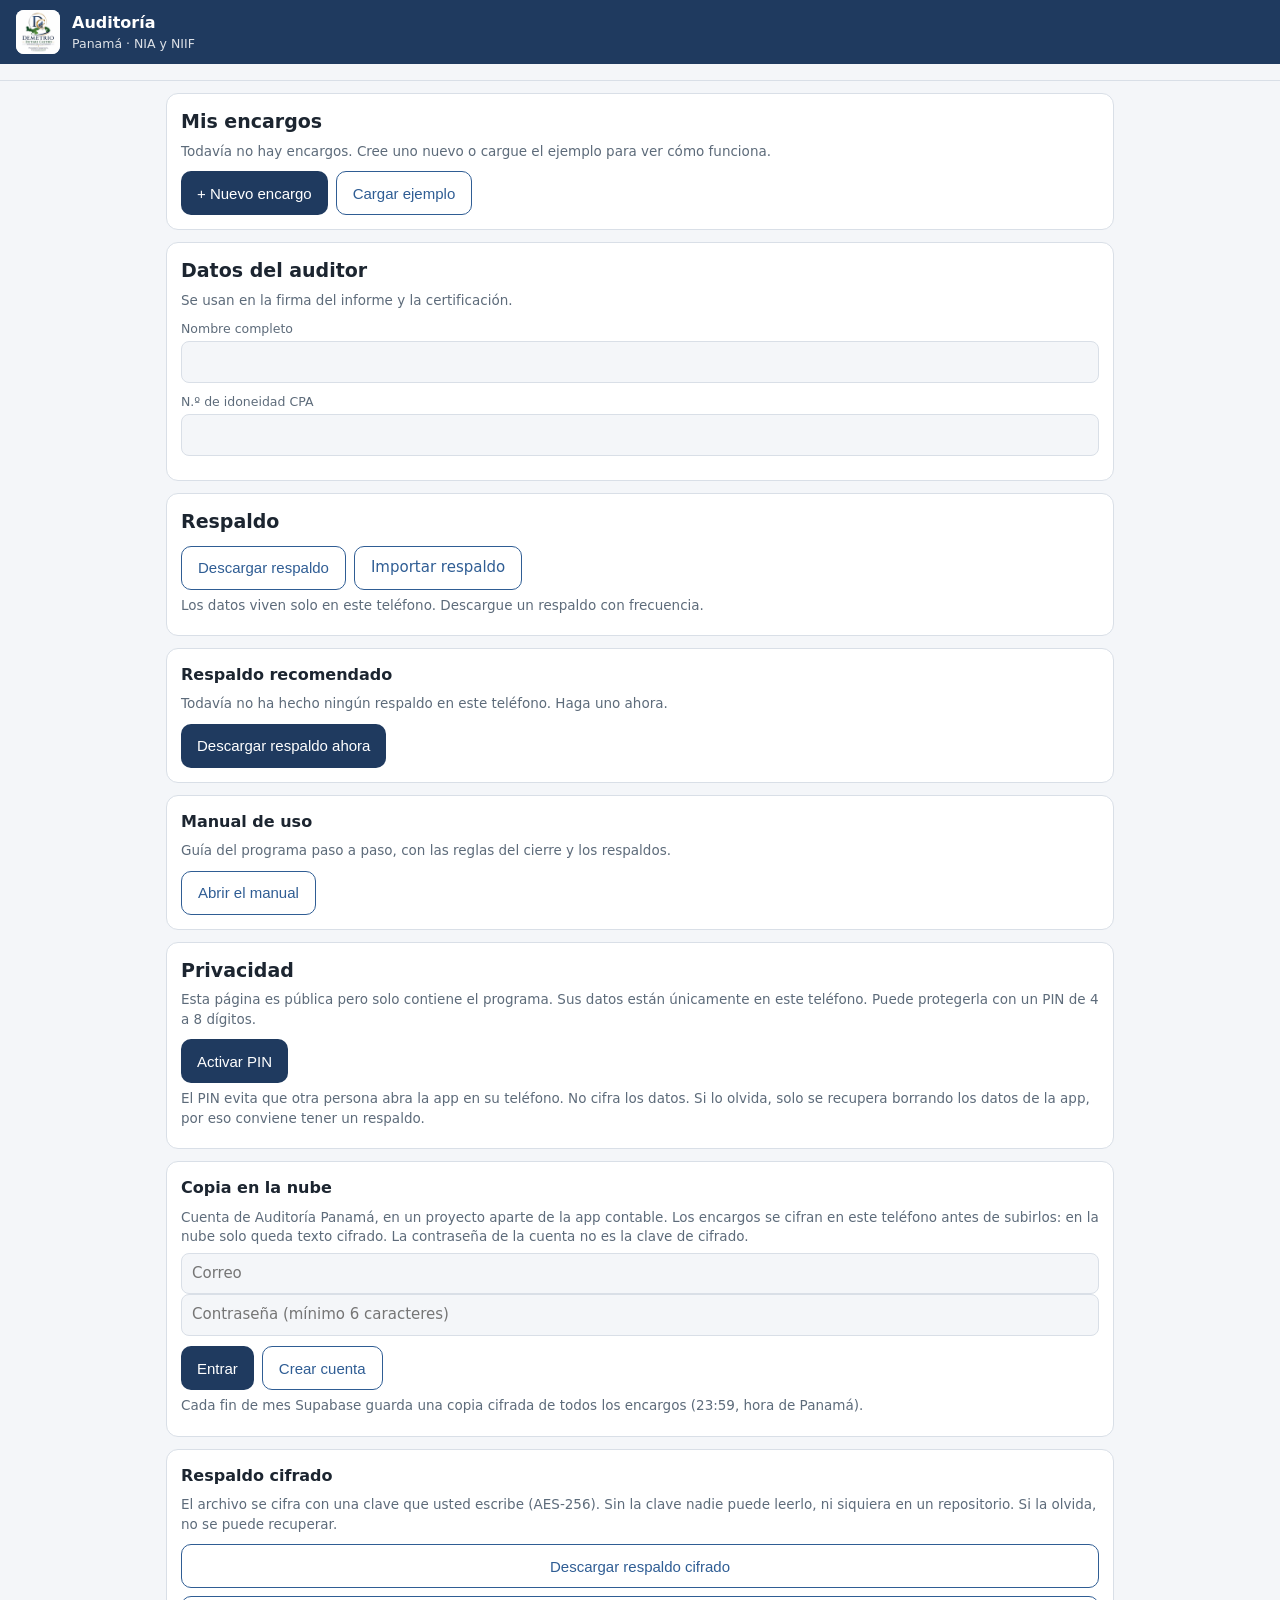
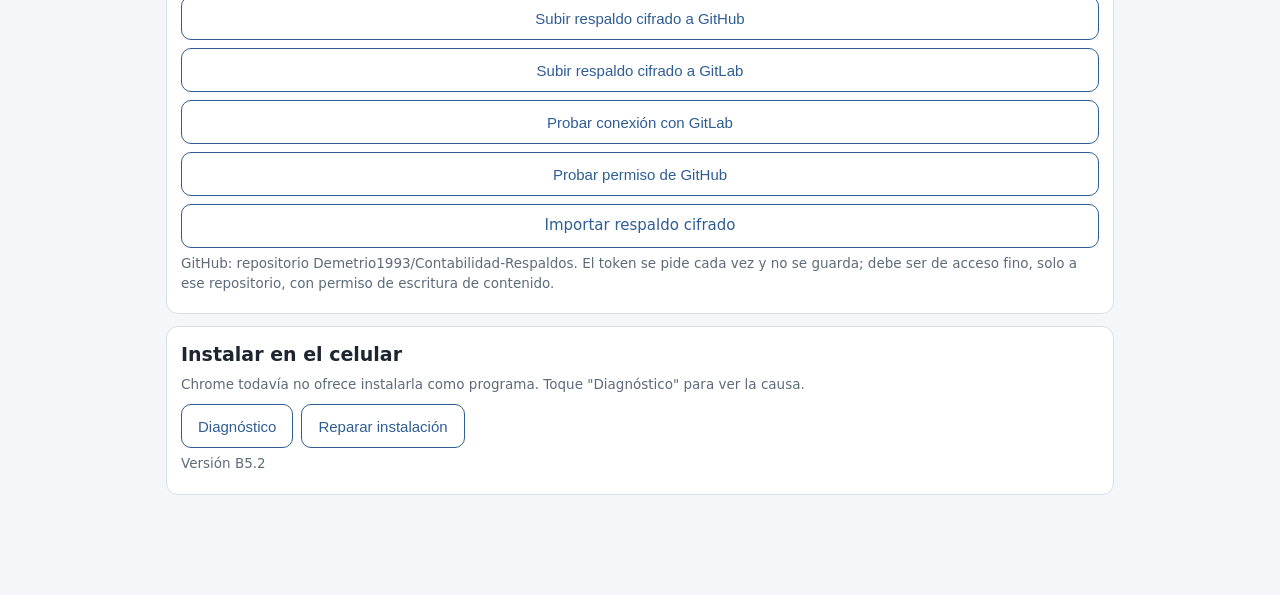
==== commit 0a35f177: "Add files via upload" ====
--- a/index.html
+++ b/index.html
@@ -2910,7 +2910,7 @@
 function cardRespaldoCif() {
   var c = conCfg();
   return '<section class="card"><h3>Respaldo cifrado</h3><p class="mut">El archivo se cifra con una clave que usted escribe (AES-256). Sin la clave nadie puede leerlo, ni siquiera en un repositorio. Si la olvida, no se puede recuperar.</p>' +
-    '<div class="botones col"><button class="btn sec" data-act="cifBajar">Descargar respaldo cifrado</button><button class="btn sec" data-act="cifGitHub">Subir respaldo cifrado a GitHub</button><button class="btn sec" data-act="cifGitLab">Subir respaldo cifrado a GitLab</button>' +
+    '<div class="botones col"><button class="btn sec" data-act="cifBajar">Descargar respaldo cifrado</button><button class="btn sec" data-act="cifGitHub">Subir respaldo cifrado a GitHub</button><button class="btn sec" data-act="cifGitLab">Subir respaldo cifrado a GitLab</button><button class="btn sec" data-act="cifGitLabProbar">Probar conexión con GitLab</button>' +
     '<button class="btn sec" data-act="cifProbar">Probar permiso de GitHub</button><label class="btn sec">Importar respaldo cifrado<input type="file" accept=".json,.enc,application/json" data-act="subirCif" hidden></label></div>' +
     (CON.resp.length ? '<ul class="vals">' + CON.resp.map(function (t) { return '<li class="' + (/^(Error|No)/.test(t) ? 'no' : 'ok') + '">' + esc(t) + '</li>'; }).join('') + '</ul><div class="botones"><button class="btn sec" data-act="cifLimpiar">Quitar mensajes</button></div>' : '') +
     '<p class="mut">GitHub: repositorio ' + esc(c.repo) + '. El token se pide cada vez y no se guarda; debe ser de acceso fino, solo a ese repositorio, con permiso de escritura de contenido.</p></section>';
@@ -3011,11 +3011,12 @@
     return true;
   }
   if (a === 'cifGitLab') { cifGitLab(); return true; }
+  if (a === 'cifGitLabProbar') { cifGitLabProbar(); return true; }
   return false;
 }
 var CLAVE_GL = 'auditoria.pa.gitlab';
 function glError(st, msg) {
-  var m = { 400: 'GitLab no encontró la rama main o rechazó el nombre del archivo.', 401: 'El token no es válido o venció.', 403: 'El token no tiene permiso de escritura (necesita write_repository).', 404: 'GitLab no encuentra el proyecto o el token no tiene acceso a él.' }[st];
+  var m = { 400: 'GitLab no encontró la rama main o rechazó el nombre del archivo.', 401: 'El token no es válido o venció.', 403: 'El token no tiene permiso (debe tener el alcance api y ser de un usuario con rol Developer o Maintainer en el proyecto).', 404: 'GitLab no encuentra el proyecto o el token no tiene acceso a él.' }[st];
   return (m || ('GitLab respondió con error ' + st + '.')) + (msg ? ' (' + (typeof msg === 'string' ? msg : JSON.stringify(msg)) + ')' : '');
 }
 /* Espejo del respaldo cifrado en GitLab (proyecto privado, rama main). El token no se guarda. */
@@ -3025,7 +3026,7 @@
   if (!proy) return;
   proy = proy.trim();
   if (!/^[\w.-]+(\/[\w.-]+)+$/.test(proy)) { aviso('Escriba el proyecto como grupo/repositorio'); return; }
-  var tok = prompt('Token de GitLab (no se guarda). Necesita permiso write_repository');
+  var tok = prompt('Token de GitLab (no se guarda). Debe tener el permiso api');
   if (!tok) return;
   var k = pedirClave(true);
   if (!k) return;
@@ -3044,6 +3045,32 @@
     });
   }).catch(function (er) { CON.resp = ['Error: ' + er.message + ' El respaldo NO se subió a GitLab. Use "Descargar respaldo cifrado" para no perder el trabajo.']; }).then(refrescar);
 }
+/* Revisa el proyecto y el token de GitLab sin subir nada */
+function cifGitLabProbar() {
+  var gl = leerLS(CLAVE_GL) || {};
+  var proy = prompt('Proyecto de GitLab (grupo/repositorio)', gl.proyecto || '');
+  if (!proy) return;
+  proy = proy.trim();
+  if (!/^[\w.-]+(\/[\w.-]+)+$/.test(proy)) { CON.resp = ['Error: el proyecto debe escribirse como usuario/repositorio, sin "https://" ni espacios.']; refrescar(); return; }
+  var tok = prompt('Token de GitLab (no se guarda)');
+  if (!tok) return;
+  CON.resp = ['Revisando el proyecto en GitLab…']; refrescar();
+  conFetch('https://gitlab.com/api/v4/projects/' + encodeURIComponent(proy), { method: 'GET', headers: { 'PRIVATE-TOKEN': tok.trim() } }, 30000).then(function (r) {
+    return r.json().catch(function () { return {}; }).then(function (j) {
+      if (r.status === 404) throw new Error('GitLab no encuentra "' + proy + '". Revise que el proyecto exista con ese nombre exacto, sin espacios, y que el token sea de la cuenta dueña del proyecto.');
+      if (r.status === 401) throw new Error('El token no es válido o venció. Cree uno nuevo con el alcance api.');
+      if (!r.ok) throw new Error(glError(r.status, j.message || j.error));
+      var perm = j.permissions || {};
+      var nivel = Math.max((perm.project_access && perm.project_access.access_level) || 0, (perm.group_access && perm.group_access.access_level) || 0);
+      if (nivel >= 30) {
+        CON.resp = ['Listo: el proyecto "' + (j.path_with_namespace || proy) + '" existe y el token puede escribir en él. Ya puede usar "Subir respaldo cifrado a GitLab".'];
+        escribirLS(CLAVE_GL, { proyecto: proy });
+      } else {
+        CON.resp = ['El proyecto existe, pero el token no tiene rol Developer o Maintainer en él. Pida al dueño del proyecto que le dé ese rol, o use un token de la cuenta dueña.'];
+      }
+    });
+  }).catch(function (er) { CON.resp = ['Error: ' + er.message]; }).then(refrescar);
+}
 function changeCon(t) {
   if (t.dataset.act === 'subirCif') {
     var f = t.files[0]; if (!f) return true;
@@ -3087,7 +3114,7 @@
 var PERMITIDO_CERRADO = {
   paso: 1, sig: 1, ant: 1, inicio: 1, abrir: 1, tab: 1, modoEst: 1, verEst: 1, todos: 1, imprimir: 1, xlsx: 1, respaldo: 1, tabInf: 1,
   toggleImp: 1, toggleImpDiario: 1, diag: 1, reparar: 1, instalarYa: 1, pinBloquear: 1, pinOlvido: 1, pinCambiar: 1, pinQuitar: 1, pinEntrar: 1,
-  cerrarEncargo: 1, reabrirEncargo: 1, probarCalc: 1, manual: 1, cifBajar: 1, cifGitHub: 1, cifProbar: 1, cifLimpiar: 1, conLogin: 1, conEmpresas: 1, conSalir: 1, docx: 1, cifGitLab: 1, nubeEntrar: 1, nubeCrear: 1, nubeSubir: 1, nubeLista: 1, nubeOtraClave: 1, nubeSalir: 1,
+  cerrarEncargo: 1, reabrirEncargo: 1, probarCalc: 1, manual: 1, cifBajar: 1, cifGitHub: 1, cifProbar: 1, cifLimpiar: 1, conLogin: 1, conEmpresas: 1, conSalir: 1, docx: 1, cifGitLab: 1, cifGitLabProbar: 1, nubeEntrar: 1, nubeCrear: 1, nubeSubir: 1, nubeLista: 1, nubeOtraClave: 1, nubeSalir: 1,
   nueva: 1, ejemplo: 1, gobCheck: 1, bitacoraVer: 1, cerrarManual: 1
 };
 var BITACORA_MAX = 500;
